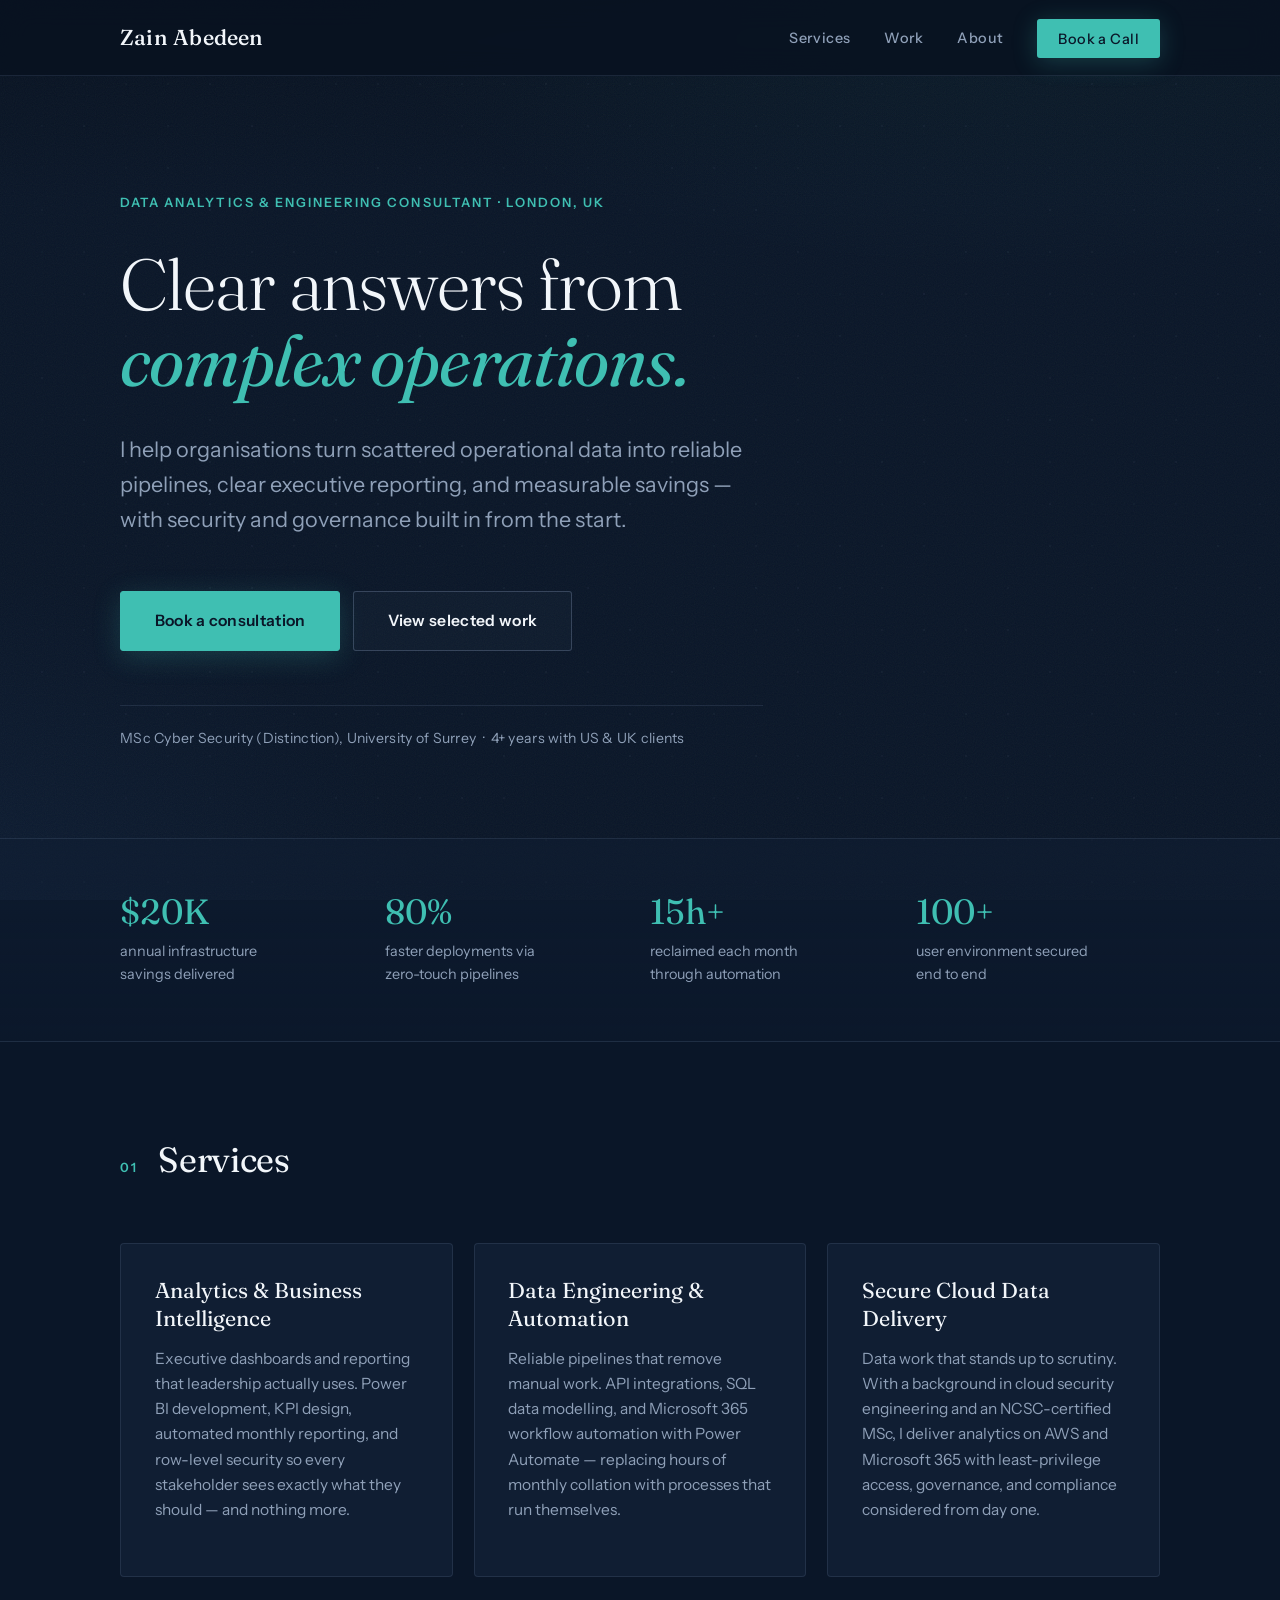
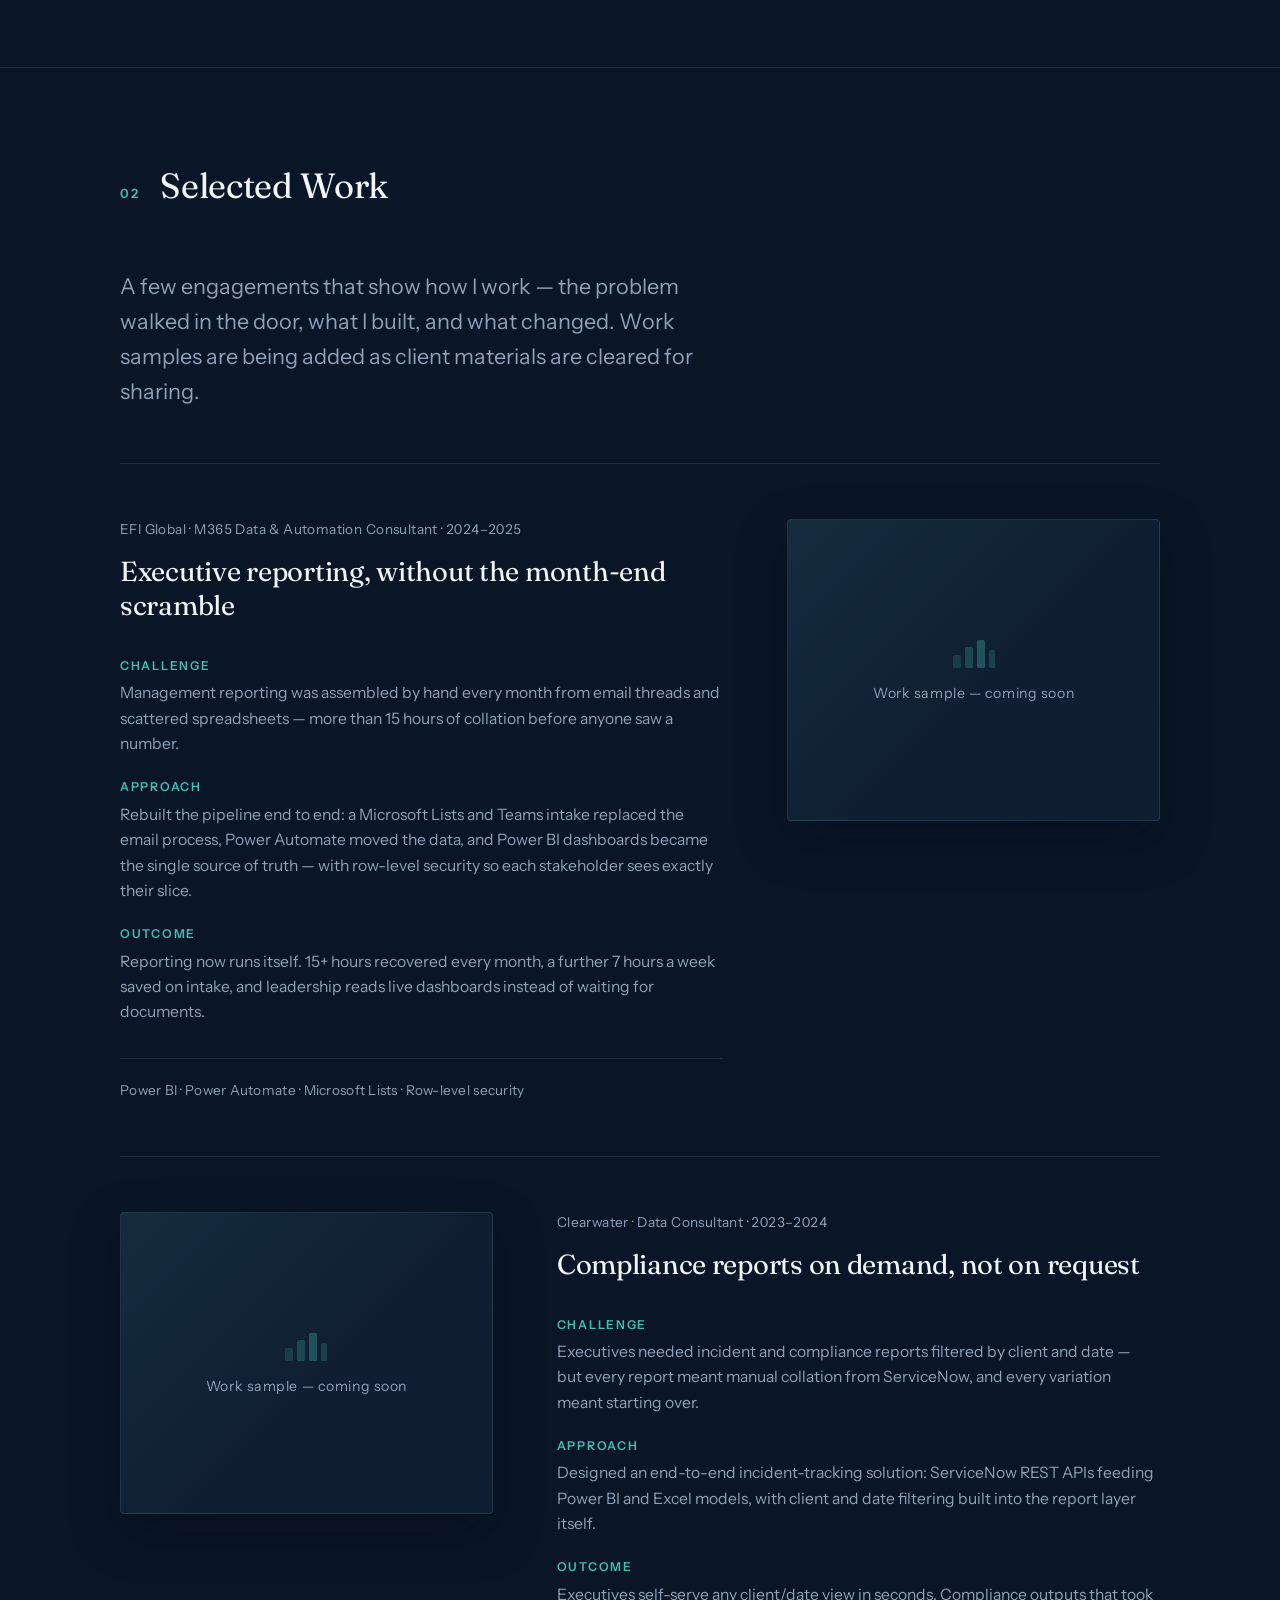
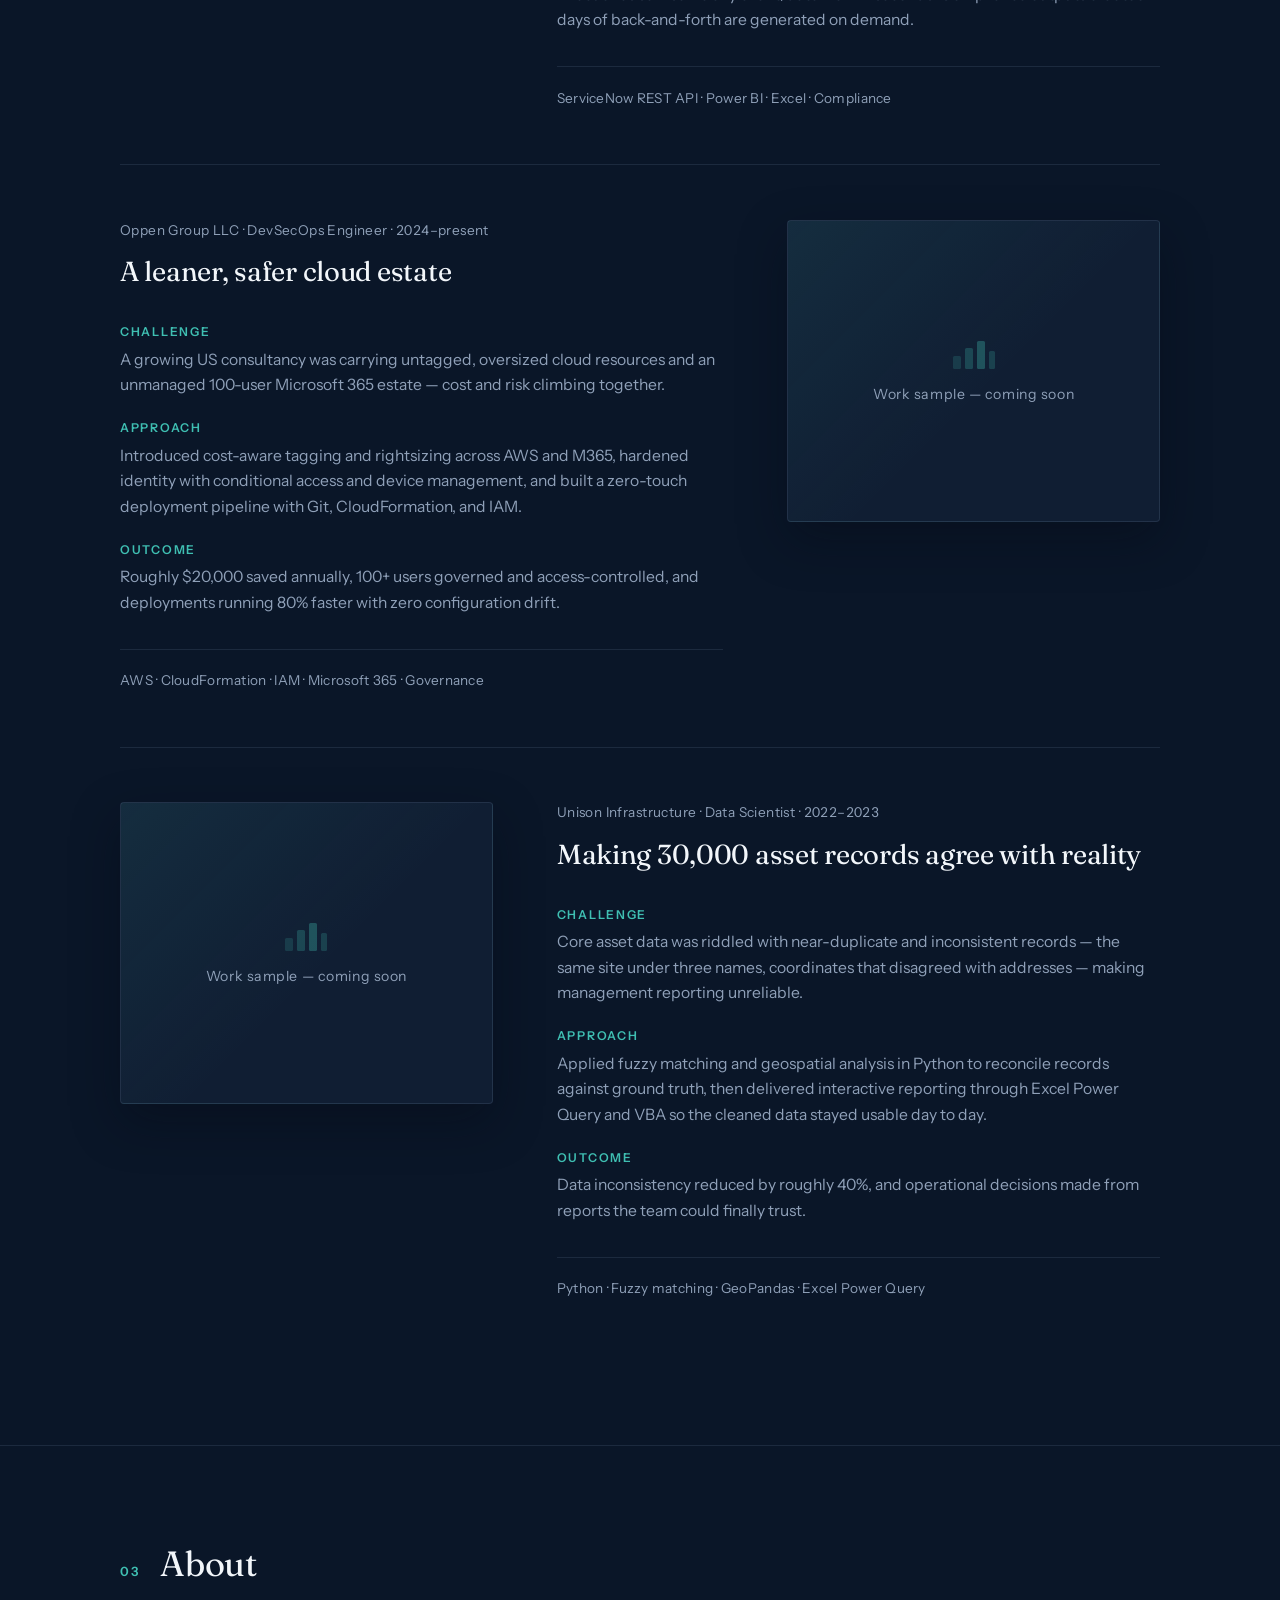
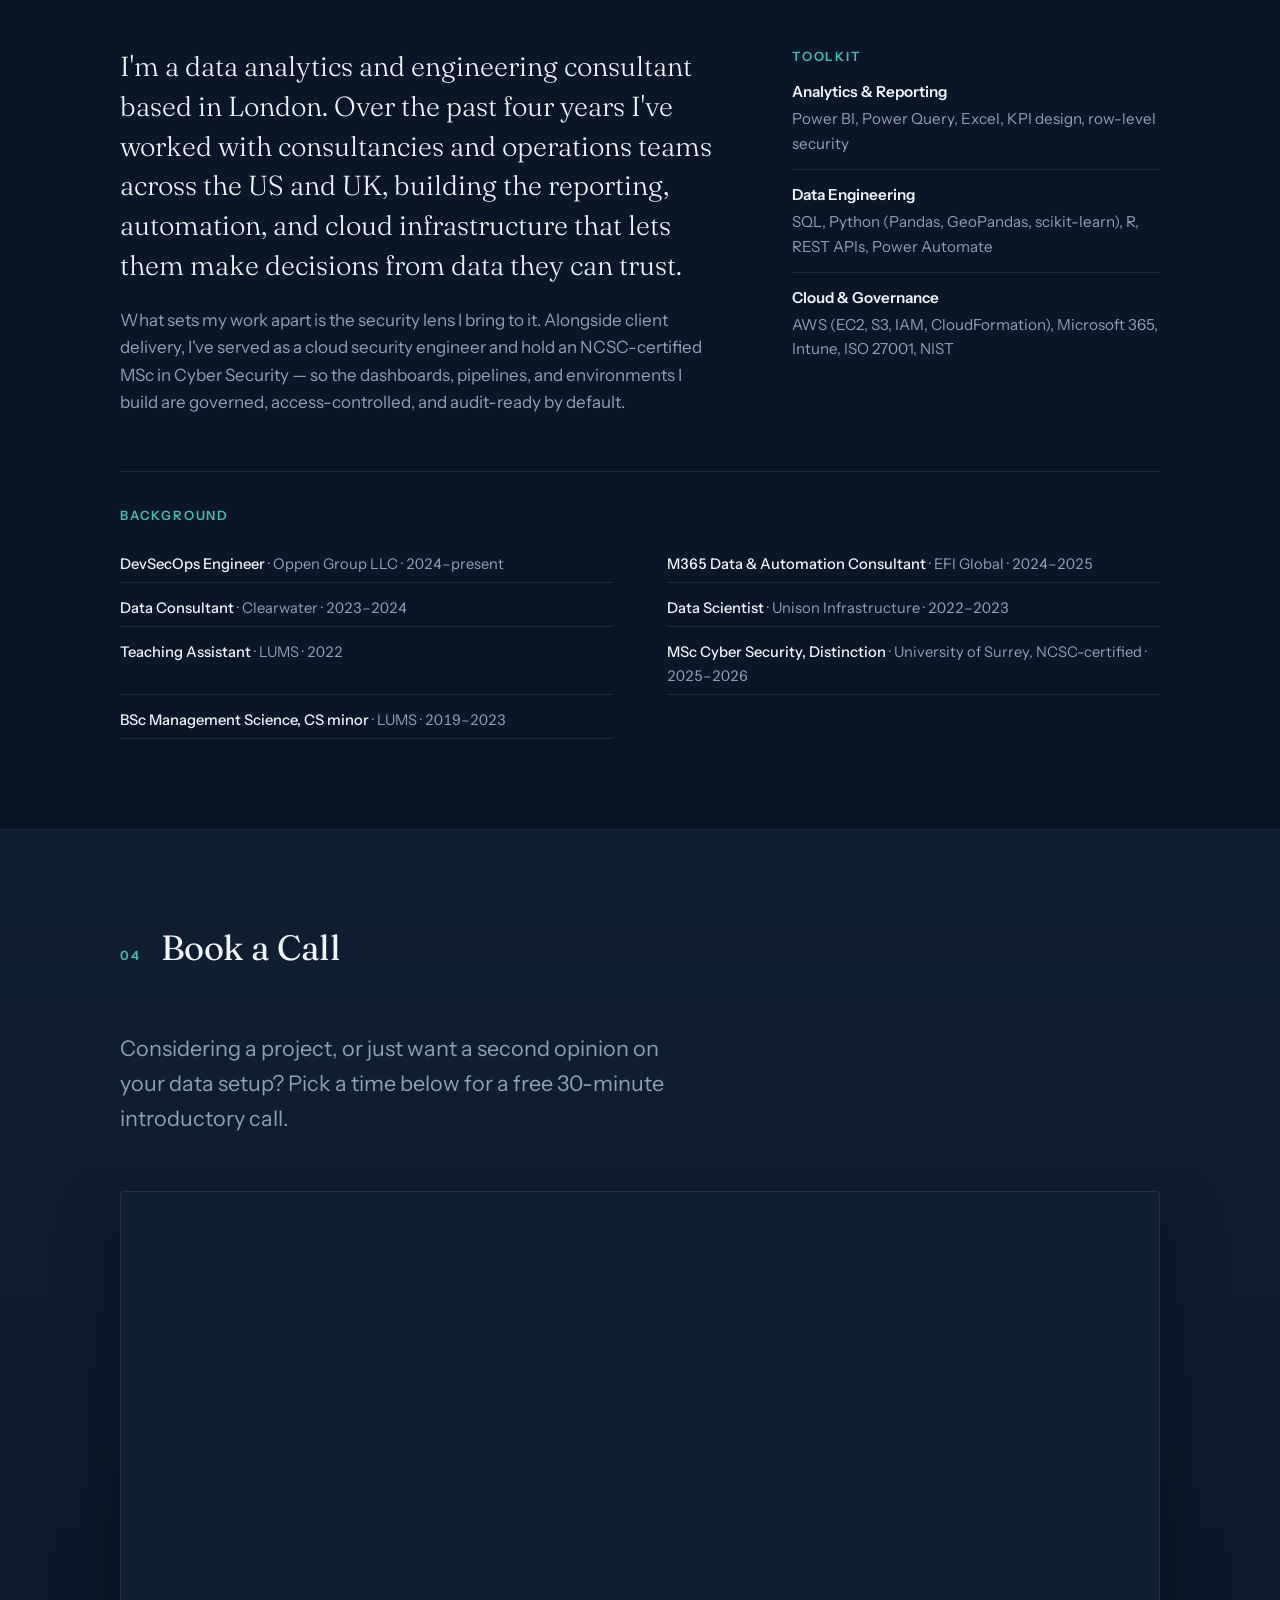
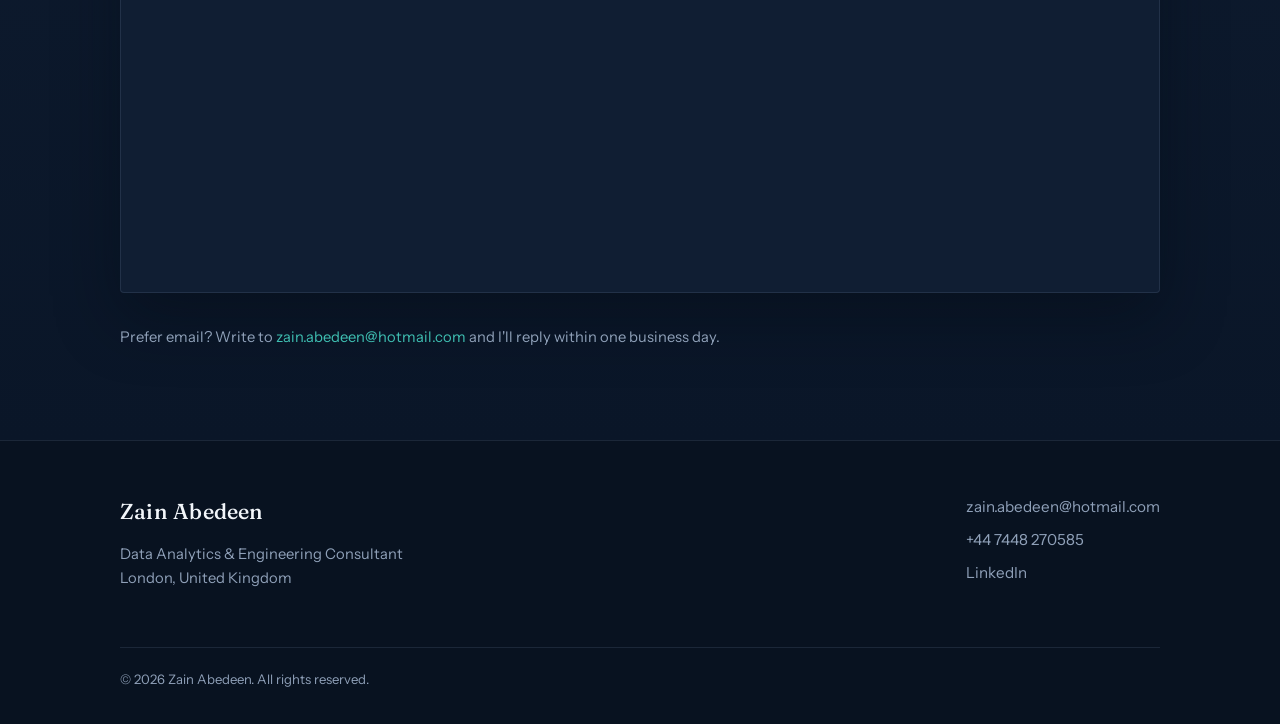
==== index.html @ cc28dbf1 "Implement interactive front from Claude Design template Port the "Front page" template from the Zain" ====
<!doctype html>
<html lang="en">
<head>
  <meta charset="UTF-8">
  <meta name="viewport" content="width=device-width, initial-scale=1.0">
  <meta name="description" content="Zain Abedeen — Data Analytics & Engineering Consultant. Helping organisations turn operational data into reliable pipelines, clear reporting, and measurable savings. London, UK.">
  <title>Zain Abedeen — Data Analytics &amp; Engineering Consultant</title>

  <link rel="preconnect" href="https://fonts.googleapis.com">
  <link rel="preconnect" href="https://fonts.gstatic.com" crossorigin>
  <link href="https://fonts.googleapis.com/css2?family=Fraunces:ital,opsz,wght@0,9..144,300;0,9..144,400;0,9..144,500;1,9..144,300;1,9..144,400&family=Instrument+Sans:ital,wght@0,400;0,500;0,600;1,400&display=swap" rel="stylesheet">
  <link rel="stylesheet" href="styles.css">
</head>
<body>

  <a href="#main-content" class="skip-link">Skip to main content</a>

  <!-- ambient fx layers (skipped under prefers-reduced-motion) -->
  <canvas id="fx-grid" aria-hidden="true"></canvas>
  <div id="spotlight" aria-hidden="true"></div>

  <!-- NAV -->
  <header class="nav" id="nav">
    <div class="container nav-inner">
      <a href="#top" class="wordmark">Zain&nbsp;Abedeen</a>
      <nav aria-label="Primary navigation">
        <ul class="nav-links">
          <li><a href="#services" class="nav-link" data-section="services">Services</a></li>
          <li><a href="#work" class="nav-link" data-section="work">Work</a></li>
          <li><a href="#about" class="nav-link" data-section="about">About</a></li>
          <li><a href="#book" class="nav-link nav-link-cta" data-section="book">Book a Call</a></li>
        </ul>
      </nav>
      <button class="menu-toggle" id="menu-toggle" aria-label="Toggle menu" aria-expanded="false" aria-controls="mobile-menu">
        <span></span><span></span>
      </button>
    </div>
    <div class="nav-progress" id="scroll-progress" aria-hidden="true"></div>
  </header>

  <!-- MOBILE MENU -->
  <div class="mobile-menu" id="mobile-menu" aria-hidden="true">
    <ul>
      <li><a href="#services" class="mob-link">Services</a></li>
      <li><a href="#work" class="mob-link">Work</a></li>
      <li><a href="#about" class="mob-link">About</a></li>
      <li><a href="#book" class="mob-link">Book a Call</a></li>
    </ul>
  </div>

  <main id="main-content">

    <!-- HERO -->
    <section class="hero" id="top">
      <div class="container">
        <p class="eyebrow" data-rise>Data Analytics &amp; Engineering Consultant · London, UK</p>
        <h1 class="hero-headline" data-rise>Clear answers from<br><em>complex <span id="rotator">data</span>.</em></h1>
        <p class="hero-lead" data-rise>I help organisations turn scattered operational data into reliable pipelines, clear executive reporting, and measurable savings — with security and governance built in from the start.</p>
        <div class="hero-ctas" data-rise>
          <a href="#book" class="btn btn-primary" data-magnetic>Book a consultation</a>
          <a href="#work" class="btn btn-quiet" data-magnetic>View selected work</a>
        </div>
        <p class="hero-cred" data-rise>MSc Cyber Security (Distinction), University of Surrey &nbsp;·&nbsp; 4+ years with US &amp; UK clients</p>
      </div>
    </section>

    <!-- RESULTS -->
    <section class="results" aria-label="Selected results">
      <div class="container">
        <dl class="results-grid">
          <div class="result" data-reveal>
            <dt data-count="20" data-prefix="$" data-suffix="K">$20K</dt>
            <dd>annual infrastructure savings delivered</dd>
          </div>
          <div class="result" data-reveal>
            <dt data-count="80" data-suffix="%">80%</dt>
            <dd>faster deployments via zero-touch pipelines</dd>
          </div>
          <div class="result" data-reveal>
            <dt data-count="15" data-suffix="h+">15h+</dt>
            <dd>reclaimed each month through automation</dd>
          </div>
          <div class="result" data-reveal>
            <dt data-count="100" data-suffix="+">100+</dt>
            <dd>user environment secured end to end</dd>
          </div>
        </dl>
      </div>
    </section>

    <!-- SERVICES -->
    <section class="section" id="services">
      <div class="container">
        <div class="section-head reveal">
          <span class="section-no">01</span>
          <h2 class="section-title">Services</h2>
        </div>
        <div class="services-grid">
          <article class="service reveal" style="--d:.05s">
            <h3>Analytics &amp; Business Intelligence</h3>
            <p>Executive dashboards and reporting that leadership actually uses. Power BI development, KPI design, automated monthly reporting, and row-level security so every stakeholder sees exactly what they should — and nothing more.</p>
          </article>
          <article class="service reveal" style="--d:.12s">
            <h3>Data Engineering &amp; Automation</h3>
            <p>Reliable pipelines that remove manual work. API integrations, SQL data modelling, and Microsoft 365 workflow automation with Power Automate — replacing hours of monthly collation with processes that run themselves.</p>
          </article>
          <article class="service reveal" style="--d:.19s">
            <h3>Secure Cloud Data Delivery</h3>
            <p>Data work that stands up to scrutiny. With a background in cloud security engineering and an NCSC-certified MSc, I deliver analytics on AWS and Microsoft 365 with least-privilege access, governance, and compliance considered from day one.</p>
          </article>
        </div>
      </div>
    </section>

    <!-- SELECTED WORK -->
    <section class="section" id="work">
      <div class="container">
        <div class="section-head reveal">
          <span class="section-no">02</span>
          <h2 class="section-title">Selected Work</h2>
        </div>
        <p class="work-lead reveal">A few engagements that show how I work — the problem walked in the door, what I built, and what changed. Work samples are being added as client materials are cleared for sharing.</p>
        <div id="work-list">
          <noscript><p>Case studies require JavaScript to display. Please see the About section, or <a href="mailto:zain.abedeen@hotmail.com">email me</a> for a portfolio.</p></noscript>
        </div>
      </div>
    </section>

    <!-- ABOUT -->
    <section class="section" id="about">
      <div class="container">
        <div class="section-head reveal">
          <span class="section-no">03</span>
          <h2 class="section-title">About</h2>
        </div>

        <div class="about-grid">
          <div class="about-bio reveal">
            <p>I'm a data analytics and engineering consultant based in London. Over the past four years I've worked with consultancies and operations teams across the US and UK, building the reporting, automation, and cloud infrastructure that lets them make decisions from data they can trust.</p>
            <p>What sets my work apart is the security lens I bring to it. Alongside client delivery, I've served as a cloud security engineer and hold an NCSC-certified MSc in Cyber Security — so the dashboards, pipelines, and environments I build are governed, access-controlled, and audit-ready by default.</p>
          </div>

          <div class="about-side reveal" style="--d:.1s">
            <div class="about-block">
              <h4>Toolkit</h4>
              <p><span class="cap-label">Analytics &amp; Reporting</span>Power BI, Power Query, Excel, KPI design, row-level security</p>
              <p><span class="cap-label">Data Engineering</span>SQL, Python (Pandas, GeoPandas, scikit-learn), R, REST APIs, Power Automate</p>
              <p><span class="cap-label">Cloud &amp; Governance</span>AWS (EC2, S3, IAM, CloudFormation), Microsoft 365, Intune, ISO 27001, NIST</p>
            </div>
          </div>
        </div>

        <div class="bg-strip reveal" style="--d:.15s">
          <h4 class="bg-strip-title">Background</h4>
          <ul class="bg-lines">
            <li><span>DevSecOps Engineer</span> · Oppen Group LLC <span class="muted">· 2024–present</span></li>
            <li><span>M365 Data &amp; Automation Consultant</span> · EFI Global <span class="muted">· 2024–2025</span></li>
            <li><span>Data Consultant</span> · Clearwater <span class="muted">· 2023–2024</span></li>
            <li><span>Data Scientist</span> · Unison Infrastructure <span class="muted">· 2022–2023</span></li>
            <li><span>Teaching Assistant</span> · LUMS <span class="muted">· 2022</span></li>
            <li><span>MSc Cyber Security, Distinction</span> · University of Surrey, NCSC-certified <span class="muted">· 2025–2026</span></li>
            <li><span>BSc Management Science, CS minor</span> · LUMS <span class="muted">· 2019–2023</span></li>
          </ul>
        </div>
      </div>
    </section>

    <!-- BOOK -->
    <section class="section section-book" id="book">
      <div class="container">
        <div class="section-head reveal">
          <span class="section-no">04</span>
          <h2 class="section-title">Book a Call</h2>
        </div>
        <p class="book-lead reveal">Considering a project, or just want a second opinion on your data setup? Pick a time below for a free 30-minute introductory call.</p>

        <!-- TODO: replace the data-url below with your real Calendly link once your account is set up -->
        <div class="calendly-wrap reveal" style="--d:.1s">
          <div class="calendly-inline-widget" data-url="https://calendly.com/zain-abedeen?hide_gdpr_banner=1&background_color=101e33&text_color=f2f6fa&primary_color=3fbfb2" style="min-width:320px;height:700px;"></div>
        </div>
        <p class="book-fallback reveal">Prefer email? Write to <a href="mailto:zain.abedeen@hotmail.com">zain.abedeen@hotmail.com</a> and I'll reply within one business day.</p>
      </div>
    </section>

  </main>

  <!-- FOOTER -->
  <footer class="footer">
    <div class="container">
      <div class="footer-grid">
        <div class="footer-col">
          <p class="wordmark">Zain Abedeen</p>
          <p class="muted">Data Analytics &amp; Engineering Consultant<br>London, United Kingdom</p>
        </div>
        <div class="footer-col">
          <a href="mailto:zain.abedeen@hotmail.com">zain.abedeen@hotmail.com</a>
          <a href="tel:+447448270585">+44 7448 270585</a>
          <a href="https://linkedin.com/in/zainabedeen" target="_blank" rel="noreferrer">LinkedIn</a>
        </div>
      </div>
      <p class="footer-copy">© <span id="year"></span> Zain Abedeen. All rights reserved.</p>
    </div>
  </footer>

  <script src="https://assets.calendly.com/assets/external/widget.js" async></script>
  <script src="portfolio.js"></script>
  <script src="main.js"></script>
</body>
</html>
---- styles.css ----
/* ============================================================
   Zain Abedeen — trust-led executive dark
   ------------------------------------------------------------
   Color:   deep navy (trust, competence) 60% · raised navy
            surfaces 30% · cool white text · teal accent
            (clarity, composure) 10% — WCAG AA checked on all
            text pairings.
   Ratio:   golden ratio φ = 1.618 drives the type scale
            (steps of φ^½ ≈ 1.272), the spacing ladder, and
            the 61.8/38.2 layout splits.
   Type:    Fraunces (editorial serif) · Instrument Sans (body)
   ============================================================ */

:root {
  /* 60% — dominant ground */
  --bg: #0a1628;
  --bg-deep: #081220;
  /* 30% — raised surfaces */
  --surface: #101e33;
  --surface-2: #16263e;
  --border: rgba(158, 180, 214, 0.13);
  --border-strong: rgba(158, 180, 214, 0.26);
  /* 10% — accent */
  --accent: #3fbfb2;
  --accent-bright: #5ad4c8;
  --accent-dim: rgba(63, 191, 178, 0.38);
  --accent-faint: rgba(63, 191, 178, 0.09);
  /* text */
  --text: #f2f6fa;
  --text-muted: #8fa0b8;

  --serif: "Fraunces", Georgia, serif;
  --sans: "Instrument Sans", -apple-system, sans-serif;

  /* type scale — φ^½ ≈ 1.272 per step */
  --fs-0: 1.0625rem;  /* 17   body        */
  --fs-1: 1.35rem;    /* 21.6             */
  --fs-2: 1.72rem;    /* 27.5             */
  --fs-3: 2.19rem;    /* 35               */
  --fs-4: 2.78rem;    /* 44.5             */
  --fs-5: 3.54rem;    /* 56.6             */
  --fs-6: 4.5rem;     /* 72   display     */

  /* spacing ladder — ×φ per step */
  --s1: 0.5rem;
  --s2: 0.8rem;
  --s3: 1.3rem;
  --s4: 2.1rem;
  --s5: 3.4rem;
  --s6: 5.5rem;
  --s7: 8.9rem;

  --container: 1120px;
  --nav-h: 76px;
  --ease: cubic-bezier(0.22, 1, 0.36, 1);
}

* { margin: 0; padding: 0; box-sizing: border-box; }

html { scroll-behavior: smooth; scroll-padding-top: calc(var(--nav-h) + 16px); }

body {
  background: var(--bg);
  color: var(--text);
  font-family: var(--sans);
  font-size: var(--fs-0);
  line-height: 1.618;
  -webkit-font-smoothing: antialiased;
  overflow-x: hidden;
}

/* atmosphere — soft teal glow above (clarity), deep blue below (calm) */
body::before {
  content: "";
  position: fixed;
  inset: 0;
  pointer-events: none;
  z-index: 0;
  background:
    radial-gradient(1100px 560px at 78% -8%, rgba(63, 191, 178, 0.06), transparent 62%),
    radial-gradient(1000px 700px at -12% 108%, rgba(56, 106, 180, 0.10), transparent 60%),
    linear-gradient(180deg, var(--bg-deep) 0%, var(--bg) 22%);
}

/* film grain — tactile depth over the gradients */
body::after {
  content: "";
  position: fixed;
  inset: 0;
  pointer-events: none;
  z-index: 0;
  opacity: 0.05;
  background-image: url("data:image/svg+xml,%3Csvg xmlns='http://www.w3.org/2000/svg' width='160' height='160'%3E%3Cfilter id='n'%3E%3CfeTurbulence type='fractalNoise' baseFrequency='0.9' numOctaves='2' stitchTiles='stitch'/%3E%3C/filter%3E%3Crect width='100%25' height='100%25' filter='url(%23n)'/%3E%3C/svg%3E");
}

/* ambient fx layers — above the gradients, below content */
#fx-grid,
#spotlight {
  position: fixed;
  inset: 0;
  z-index: 0;
  pointer-events: none;
}
#fx-grid { width: 100%; height: 100%; opacity: 0.55; }
#spotlight {
  background: radial-gradient(340px 340px at var(--mx, -500px) var(--my, -500px),
              rgba(63, 191, 178, 0.10), transparent 70%);
  opacity: 0;
  transition: opacity 0.4s ease;
}

main, .footer, .nav, .mobile-menu { position: relative; z-index: 1; }

.container {
  max-width: var(--container);
  margin: 0 auto;
  padding: 0 clamp(1.25rem, 4vw, 2.5rem);
}

::selection { background: var(--accent-dim); color: var(--text); }

a { color: var(--accent); text-decoration: none; }
a:hover { text-decoration: underline; text-underline-offset: 3px; }

:focus-visible {
  outline: 2px solid var(--accent);
  outline-offset: 3px;
  border-radius: 2px;
}

.muted { color: var(--text-muted); }

.skip-link {
  position: absolute;
  left: -9999px;
  top: 0;
  background: var(--accent);
  color: var(--bg);
  padding: var(--s1) var(--s3);
  z-index: 100;
}
.skip-link:focus { left: 0; }

/* ---------- nav ---------- */
.nav {
  position: fixed;
  top: 0;
  left: 0;
  right: 0;
  height: var(--nav-h);
  background: rgba(8, 18, 32, 0.82);
  backdrop-filter: blur(14px);
  -webkit-backdrop-filter: blur(14px);
  border-bottom: 1px solid var(--border);
  z-index: 50;
}

.nav-inner {
  height: var(--nav-h);
  display: flex;
  align-items: center;
  justify-content: space-between;
}

.wordmark {
  font-family: var(--serif);
  font-size: var(--fs-1);
  font-weight: 500;
  color: var(--text);
  letter-spacing: 0.01em;
}
.wordmark:hover { text-decoration: none; }

.nav-links {
  display: flex;
  align-items: center;
  gap: var(--s4);
  list-style: none;
}

.nav-link {
  color: var(--text-muted);
  font-size: 0.9rem;
  font-weight: 500;
  letter-spacing: 0.03em;
  padding: var(--s1) 0;
  transition: color 0.25s var(--ease);
}
.nav-link:hover,
.nav-link.active { color: var(--text); text-decoration: none; }

.nav-link-cta {
  color: var(--accent);
  border: 1px solid var(--accent-dim);
  padding: 0.6rem 1.25rem;
  border-radius: 3px;
  transition: background 0.25s var(--ease), color 0.25s var(--ease), box-shadow 0.25s var(--ease);
}
.nav-link-cta:hover,
.nav-link-cta.active {
  background: var(--accent);
  color: var(--bg);
  box-shadow: 0 4px 24px rgba(63, 191, 178, 0.25);
}

.nav-progress {
  position: absolute;
  left: 0;
  bottom: -1px;
  height: 2px;
  width: 0%;
  background: linear-gradient(90deg, var(--accent), var(--accent-bright));
  box-shadow: 0 0 12px var(--accent-dim);
}

.menu-toggle {
  display: none;
  flex-direction: column;
  gap: 7px;
  background: none;
  border: 0;
  padding: 10px;
  cursor: pointer;
}
.menu-toggle span {
  display: block;
  width: 24px;
  height: 1.5px;
  background: var(--text);
  transition: transform 0.25s var(--ease);
}
.menu-toggle[aria-expanded="true"] span:first-child { transform: translateY(4.25px) rotate(45deg); }
.menu-toggle[aria-expanded="true"] span:last-child { transform: translateY(-4.25px) rotate(-45deg); }

.mobile-menu {
  position: fixed;
  top: var(--nav-h);
  left: 0;
  right: 0;
  background: var(--surface);
  border-bottom: 1px solid var(--border);
  padding: var(--s2) 0 var(--s3);
  transform: translateY(-8px);
  opacity: 0;
  visibility: hidden;
  transition: transform 0.3s var(--ease), opacity 0.3s var(--ease), visibility 0.3s;
  z-index: 49;
}
.mobile-menu.open { transform: translateY(0); opacity: 1; visibility: visible; }
.mobile-menu ul { list-style: none; }
.mobile-menu a {
  display: block;
  padding: var(--s2) clamp(1.25rem, 4vw, 2.5rem);
  color: var(--text);
  font-family: var(--serif);
  font-size: var(--fs-1);
}

/* ---------- hero ---------- */
.hero {
  padding: calc(var(--nav-h) + clamp(var(--s6), 13vh, var(--s7))) 0 clamp(var(--s5), 10vh, var(--s6));
}

/* golden-section column: content occupies ~61.8% of the container */
.hero .container > * { max-width: 61.8%; }

.eyebrow {
  color: var(--accent);
  font-size: 0.8rem;
  font-weight: 600;
  letter-spacing: 0.16em;
  text-transform: uppercase;
  margin-bottom: var(--s4);
}

.hero-headline {
  font-family: var(--serif);
  font-weight: 300;
  font-size: clamp(var(--fs-4), 6.5vw, var(--fs-6));
  line-height: 1.05;
  letter-spacing: -0.015em;
}
.hero-headline em {
  font-style: italic;
  font-weight: 400;
  color: var(--accent);
}

#rotator {
  display: inline-block;
  transition: opacity 0.32s var(--ease), transform 0.32s var(--ease);
}

.hero-lead {
  margin-top: var(--s4);
  max-width: 33rem;
  font-size: var(--fs-1);
  line-height: 1.618;
  color: var(--text-muted);
}

.hero-ctas {
  margin-top: var(--s5);
  display: flex;
  flex-wrap: wrap;
  gap: var(--s2);
}

.btn {
  display: inline-block;
  font-size: 0.98rem;
  font-weight: 600;
  letter-spacing: 0.02em;
  padding: 1rem 2.1rem;
  border-radius: 3px;
  transition: background 0.25s var(--ease), color 0.25s var(--ease),
              border-color 0.25s var(--ease), box-shadow 0.25s var(--ease),
              transform 0.25s var(--ease);
}
.btn:hover { text-decoration: none; transform: translateY(-1px); }

.btn-primary {
  background: var(--accent);
  color: var(--bg);
  border: 1px solid var(--accent);
  box-shadow: 0 6px 28px rgba(63, 191, 178, 0.22);
}
.btn-primary:hover {
  background: var(--accent-bright);
  border-color: var(--accent-bright);
  box-shadow: 0 10px 36px rgba(63, 191, 178, 0.32);
}

.btn-quiet {
  color: var(--text);
  border: 1px solid var(--border-strong);
  background: rgba(158, 180, 214, 0.03);
}
.btn-quiet:hover { border-color: var(--text-muted); background: rgba(158, 180, 214, 0.06); }

.hero-cred {
  margin-top: var(--s5);
  padding-top: var(--s3);
  border-top: 1px solid var(--border);
  color: var(--text-muted);
  font-size: 0.88rem;
  letter-spacing: 0.02em;
  max-width: 33rem;
}

/* ---------- results band ---------- */
.results {
  border-top: 1px solid var(--border);
  border-bottom: 1px solid var(--border);
  background: linear-gradient(180deg, rgba(16, 30, 51, 0.55), rgba(16, 30, 51, 0.25));
}

.results-grid {
  display: grid;
  grid-template-columns: repeat(4, 1fr);
  gap: var(--s3);
  padding: var(--s5) 0;
}

.result dt {
  font-family: var(--serif);
  font-weight: 400;
  font-size: var(--fs-3);
  line-height: 1.1;
  color: var(--accent);
  font-variant-numeric: tabular-nums;
}

.result dd {
  margin-top: var(--s1);
  font-size: 0.9rem;
  color: var(--text-muted);
  max-width: 18ch;
}

/* ---------- sections ---------- */
.section { padding: clamp(var(--s6), 10vh, var(--s7)) 0; }
.section + .section { border-top: 1px solid var(--border); }

.section-head {
  display: flex;
  align-items: baseline;
  gap: var(--s3);
  margin-bottom: clamp(var(--s5), 6vh, var(--s6));
}

.section-no {
  font-size: 0.8rem;
  font-weight: 600;
  letter-spacing: 0.14em;
  color: var(--accent);
}

.section-title {
  font-family: var(--serif);
  font-weight: 400;
  font-size: clamp(var(--fs-2), 3.2vw, var(--fs-3));
  letter-spacing: -0.01em;
}

/* ---------- services ---------- */
.services-grid {
  display: grid;
  grid-template-columns: repeat(3, 1fr);
  gap: var(--s3);
}

.service {
  background: var(--surface);
  border: 1px solid var(--border);
  border-radius: 4px;
  padding: var(--s4) var(--s4) var(--s5);
  position: relative;
  transition: transform 0.3s var(--ease), border-color 0.3s var(--ease),
              box-shadow 0.3s var(--ease), background 0.3s var(--ease);
}
.service::before {
  content: "";
  position: absolute;
  top: 0;
  left: var(--s4);
  right: var(--s4);
  height: 1px;
  background: linear-gradient(90deg, var(--accent-dim), transparent);
  opacity: 0;
  transition: opacity 0.3s var(--ease);
}
.service:hover {
  background: var(--surface-2);
  border-color: var(--border-strong);
  transform: translateY(-3px);
  box-shadow: 0 18px 44px rgba(4, 10, 20, 0.5);
}
.service:hover::before { opacity: 1; }

.service h3 {
  font-family: var(--serif);
  font-weight: 400;
  font-size: var(--fs-1);
  line-height: 1.3;
  margin-bottom: var(--s2);
}

.service p {
  color: var(--text-muted);
  font-size: 0.97rem;
}

/* ---------- selected work (case studies) ---------- */
.work-lead {
  color: var(--text-muted);
  font-size: var(--fs-1);
  max-width: 38rem;
  margin-bottom: clamp(var(--s5), 6vh, var(--s6));
}

.case {
  display: grid;
  grid-template-columns: 1.618fr 1fr; /* golden section: text leads */
  gap: clamp(var(--s4), 5vw, var(--s6));
  align-items: start;
  padding: clamp(var(--s5), 6vh, var(--s6)) 0;
  border-top: 1px solid var(--border);
}
.case:first-child { border-top: 0; padding-top: 0; }
.case-flip { grid-template-columns: 1fr 1.618fr; }
.case-flip .case-body { order: 2; }
.case-flip .work-media { order: 1; }

.case-meta {
  font-size: 0.85rem;
  color: var(--text-muted);
  letter-spacing: 0.03em;
  margin-bottom: var(--s2);
  font-variant-numeric: tabular-nums;
}

.case-title {
  font-family: var(--serif);
  font-weight: 400;
  font-size: var(--fs-2);
  line-height: 1.25;
  letter-spacing: -0.01em;
  margin-bottom: var(--s4);
}

.case-block + .case-block { margin-top: var(--s3); }

.case-label {
  font-size: 0.76rem;
  font-weight: 600;
  letter-spacing: 0.14em;
  text-transform: uppercase;
  color: var(--accent);
  margin-bottom: 0.3rem;
}

.case-block p { color: var(--text-muted); font-size: 0.98rem; max-width: 60ch; }

.case-tags {
  margin-top: var(--s4);
  padding-top: var(--s3);
  border-top: 1px solid var(--border);
  font-size: 0.85rem;
  color: var(--text-muted);
  letter-spacing: 0.02em;
}

/* work-sample media slot */
.work-media {
  position: sticky;
  top: calc(var(--nav-h) + var(--s4));
  border: 1px solid var(--border);
  border-radius: 4px;
  background: var(--surface);
  overflow: hidden;
  box-shadow: 0 18px 48px rgba(4, 10, 20, 0.4);
}
.work-media img { display: block; width: 100%; height: auto; }

.work-caption {
  padding: var(--s2) var(--s3);
  border-top: 1px solid var(--border);
  font-size: 0.85rem;
  color: var(--text-muted);
}

.work-media-empty {
  background:
    linear-gradient(135deg, var(--accent-faint), transparent 55%),
    var(--surface);
}
.work-placeholder {
  min-height: 300px;
  display: flex;
  flex-direction: column;
  align-items: center;
  justify-content: center;
  gap: var(--s2);
  color: var(--text-muted);
  font-size: 0.88rem;
  letter-spacing: 0.04em;
}
.work-placeholder svg { color: var(--accent-dim); }

/* ---------- background strip (compact history) ---------- */
.bg-strip {
  margin-top: clamp(var(--s5), 6vh, var(--s6));
  padding-top: var(--s4);
  border-top: 1px solid var(--border);
}

.bg-strip-title {
  font-size: 0.8rem;
  font-weight: 600;
  letter-spacing: 0.14em;
  text-transform: uppercase;
  color: var(--accent);
  margin-bottom: var(--s3);
}

.bg-lines {
  list-style: none;
  display: grid;
  grid-template-columns: 1fr 1fr;
  gap: var(--s1) var(--s5);
}

.bg-lines li {
  font-size: 0.92rem;
  color: var(--text-muted);
  padding: 0.35rem 0;
  border-bottom: 1px solid var(--border);
  font-variant-numeric: tabular-nums;
}
.bg-lines li > span:first-child { color: var(--text); font-weight: 500; }

/* ---------- about ---------- */
.about-grid {
  display: grid;
  grid-template-columns: 1.618fr 1fr; /* golden section */
  gap: clamp(var(--s5), 6vw, var(--s6));
}

.about-bio p {
  font-size: var(--fs-0);
  color: var(--text-muted);
}
.about-bio p:first-child {
  color: var(--text);
  font-family: var(--serif);
  font-weight: 300;
  font-size: var(--fs-2);
  line-height: 1.45;
}
.about-bio p + p { margin-top: var(--s3); }

.about-side { display: flex; flex-direction: column; gap: var(--s4); }

.about-block h4 {
  font-size: 0.8rem;
  font-weight: 600;
  letter-spacing: 0.14em;
  text-transform: uppercase;
  color: var(--accent);
  margin-bottom: var(--s2);
}

.about-block p {
  font-size: 0.95rem;
  color: var(--text-muted);
  padding-bottom: var(--s2);
  margin-bottom: var(--s2);
  border-bottom: 1px solid var(--border);
}
.about-block p:last-child { border-bottom: 0; margin-bottom: 0; padding-bottom: 0; }
.about-block .muted { font-size: 0.88rem; }

.cap-label {
  display: block;
  font-weight: 600;
  color: var(--text);
  margin-bottom: 0.15rem;
}

/* ---------- booking ---------- */
.section-book {
  background: linear-gradient(180deg, var(--surface) 0%, var(--bg) 100%);
  border-top: 1px solid var(--border);
}

.book-lead {
  color: var(--text-muted);
  font-size: var(--fs-1);
  max-width: 36rem;
  margin-bottom: var(--s5);
}

.calendly-wrap {
  border: 1px solid var(--border);
  border-radius: 4px;
  background: var(--surface);
  overflow: hidden;
  box-shadow: 0 24px 64px rgba(4, 10, 20, 0.45);
}

.book-fallback {
  margin-top: var(--s4);
  font-size: 0.92rem;
  color: var(--text-muted);
}

/* ---------- footer ---------- */
.footer {
  border-top: 1px solid var(--border);
  background: var(--bg-deep);
  padding: var(--s5) 0 var(--s4);
}

.footer-grid {
  display: flex;
  justify-content: space-between;
  flex-wrap: wrap;
  gap: var(--s4);
}

.footer-col .wordmark { display: block; margin-bottom: var(--s2); }
.footer-col .muted { font-size: 0.92rem; }

.footer-col a {
  display: block;
  color: var(--text-muted);
  font-size: 0.95rem;
  margin-bottom: var(--s1);
  transition: color 0.25s var(--ease);
}
.footer-col a:hover { color: var(--accent); text-decoration: none; }

.footer-copy {
  margin-top: var(--s5);
  padding-top: var(--s3);
  border-top: 1px solid var(--border);
  color: var(--text-muted);
  font-size: 0.82rem;
}

/* ---------- reveal on scroll ---------- */
.reveal {
  opacity: 0;
  transform: translateY(18px);
  transition: opacity 0.8s var(--ease) var(--d, 0s), transform 0.8s var(--ease) var(--d, 0s);
}
.reveal.in { opacity: 1; transform: none; }

@media (prefers-reduced-motion: reduce) {
  html { scroll-behavior: auto; }
  .reveal { opacity: 1; transform: none; transition: none; }
  .btn, .service { transition: none; }
  #fx-grid, #spotlight { display: none; }
}

/* ---------- responsive ---------- */
@media (max-width: 980px) {
  .hero .container > * { max-width: 100%; }
  .services-grid { grid-template-columns: 1fr; }
  .about-grid { grid-template-columns: 1fr; }
  .results-grid { grid-template-columns: repeat(2, 1fr); gap: var(--s4) var(--s3); }
  .case, .case-flip { grid-template-columns: 1fr; }
  .case-flip .case-body { order: 1; }
  .case-flip .work-media { order: 2; }
  .work-media { position: static; }
  .work-placeholder { min-height: 200px; }
  .bg-lines { grid-template-columns: 1fr; }
}

@media (max-width: 720px) {
  .nav-links { display: none; }
  .menu-toggle { display: flex; }
  .hero-ctas .btn { flex: 1 1 100%; text-align: center; } /* Fitts: full-width taps */
}
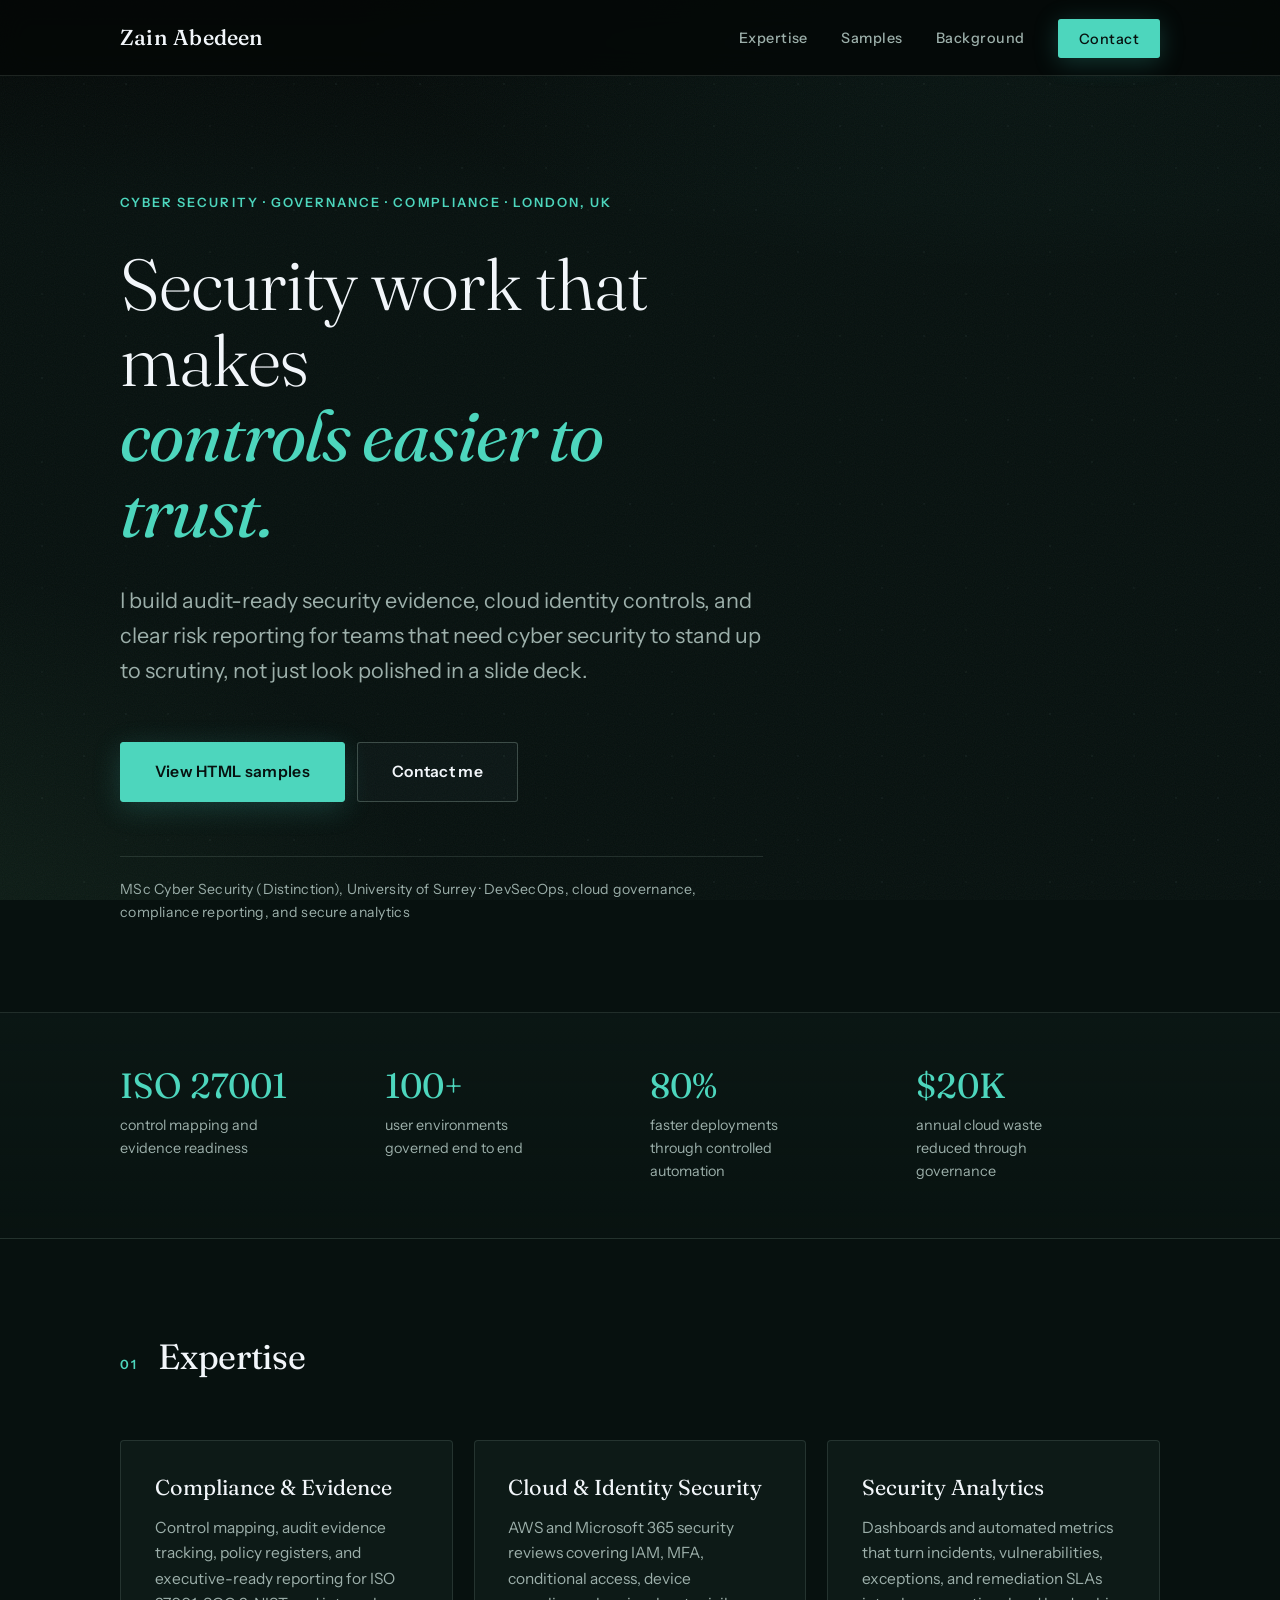
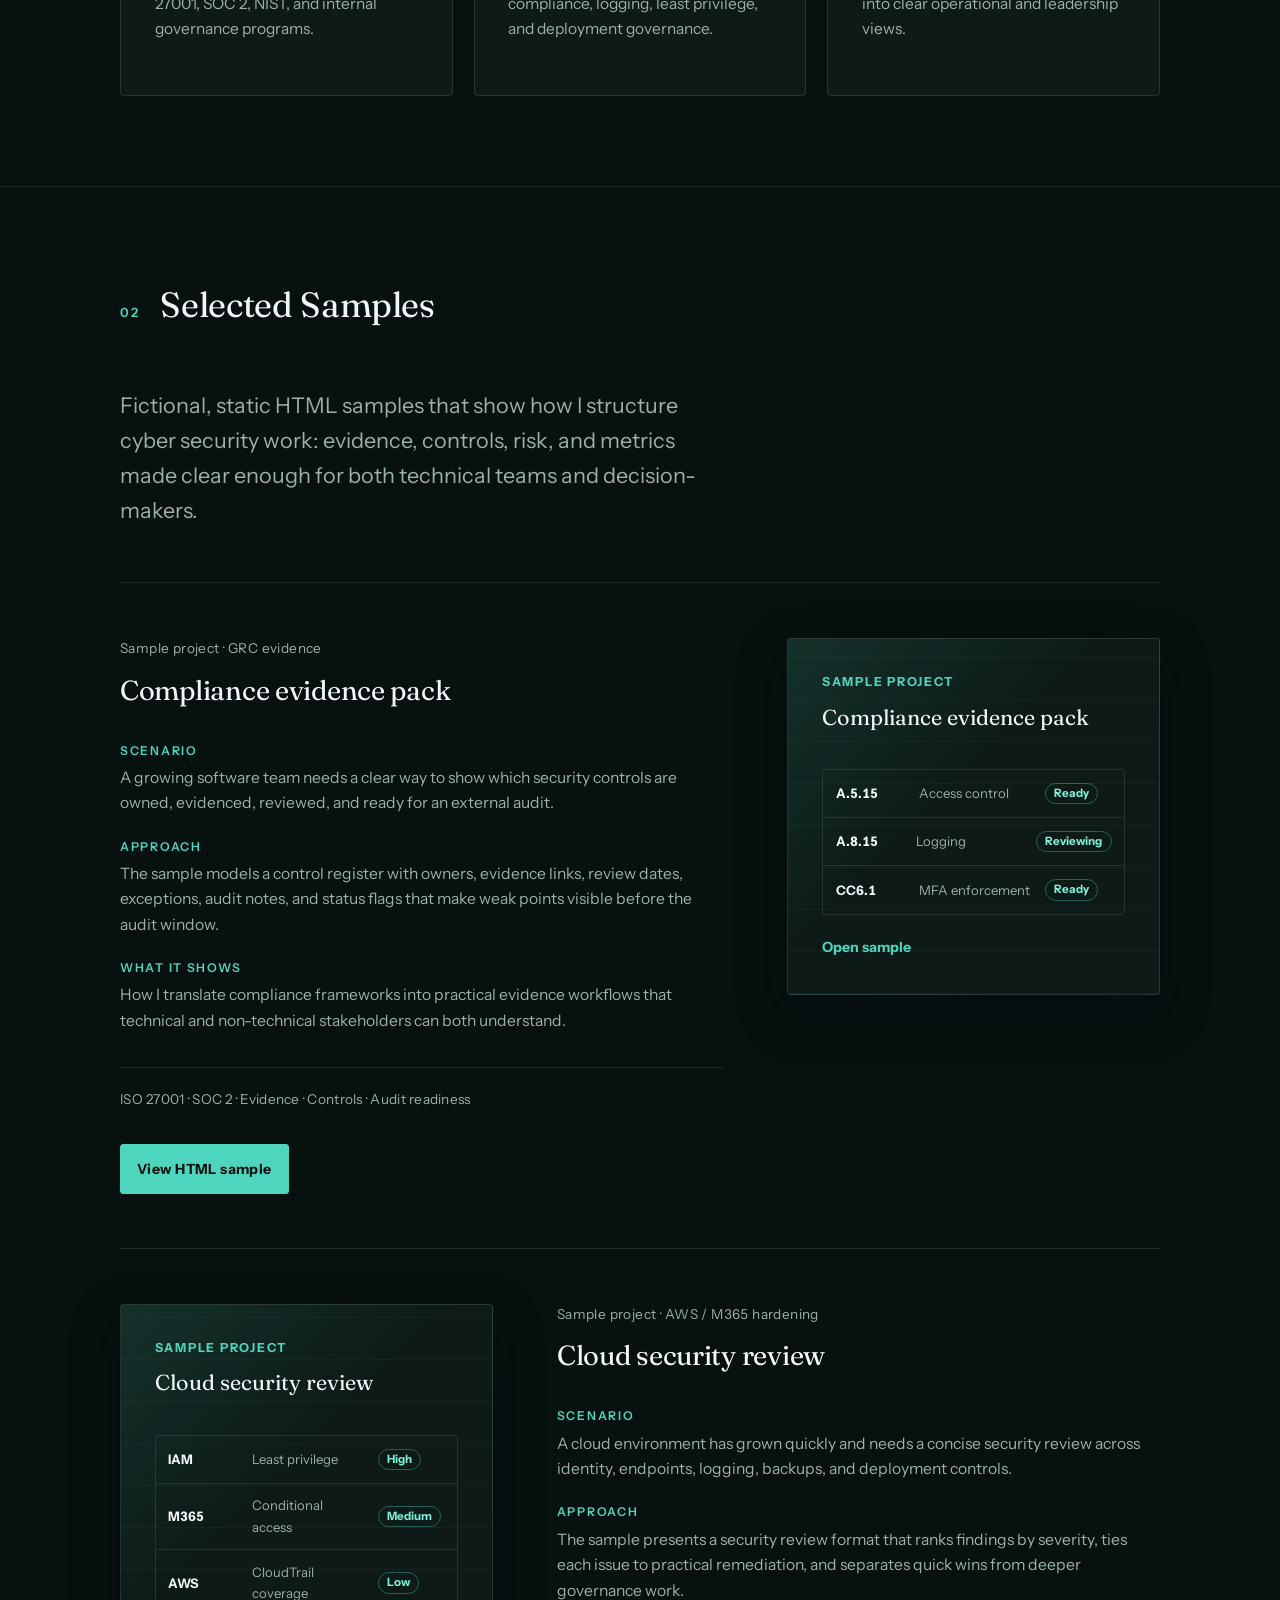
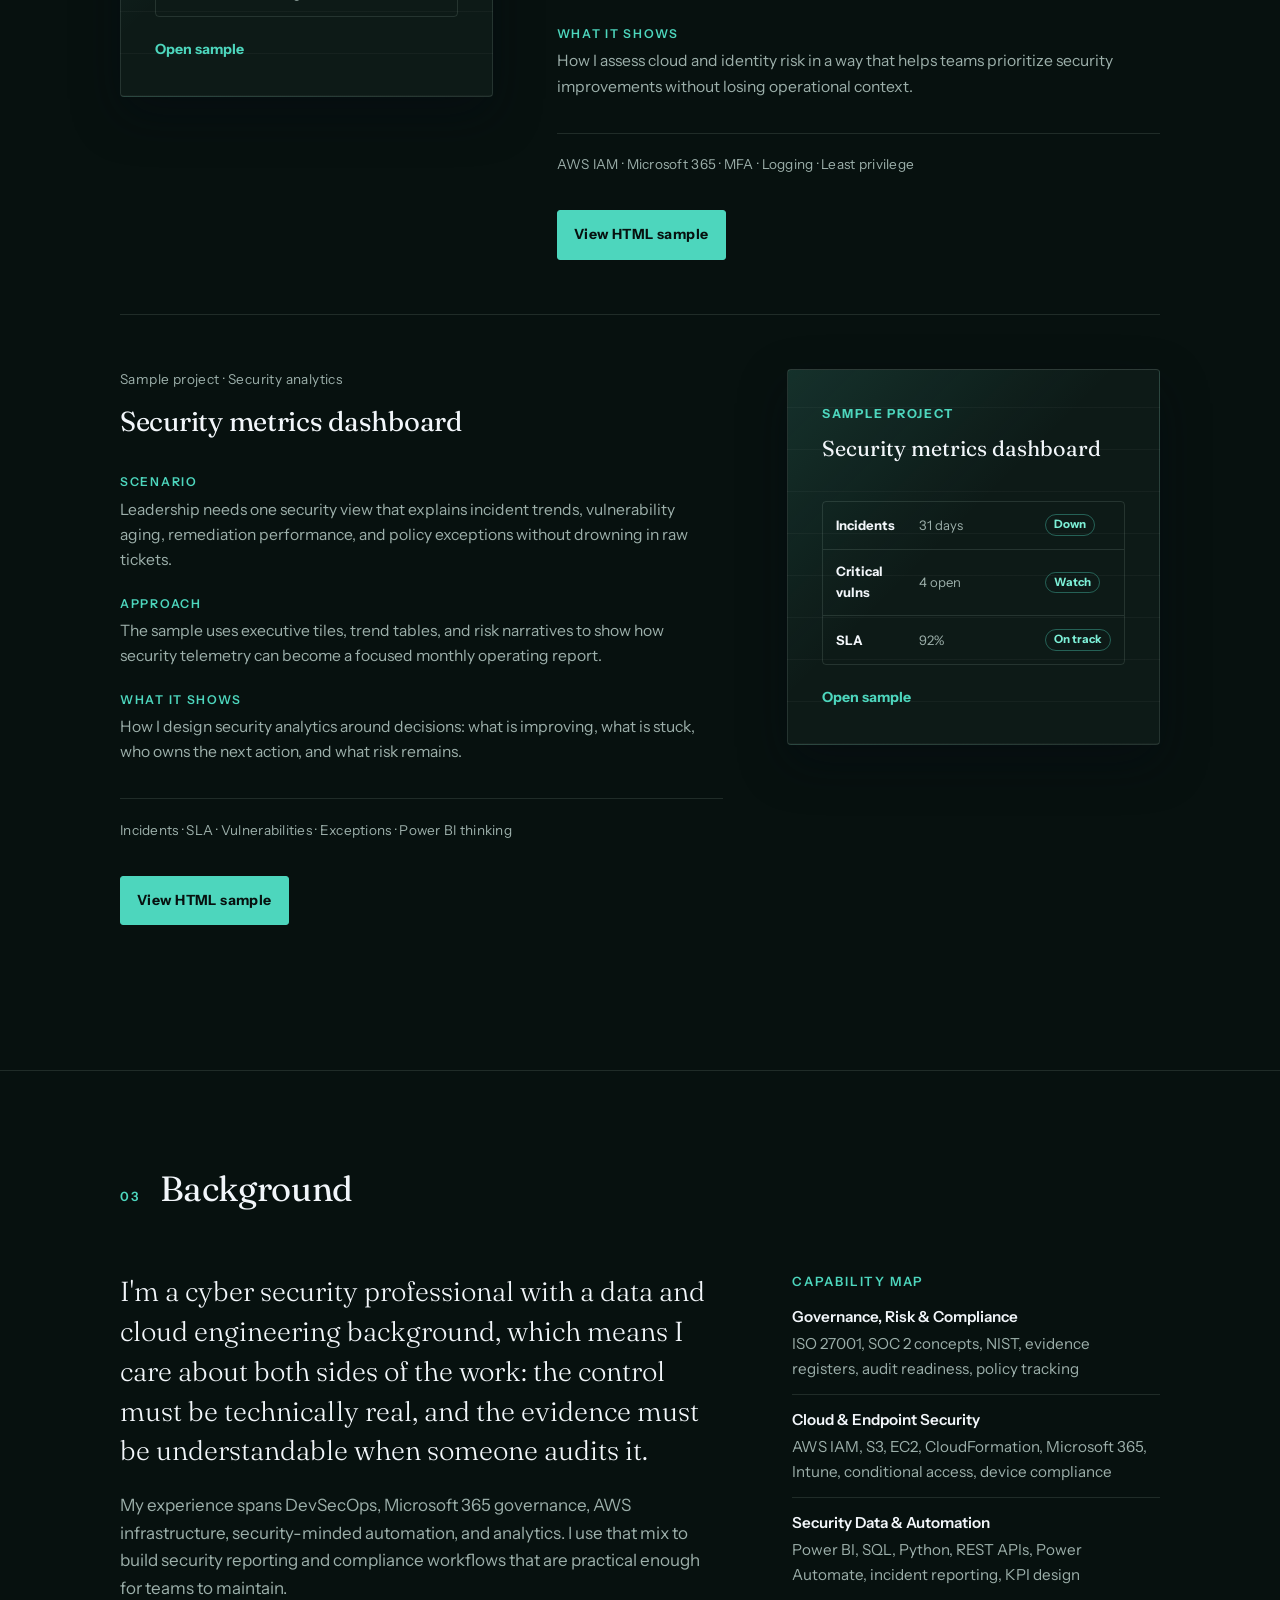
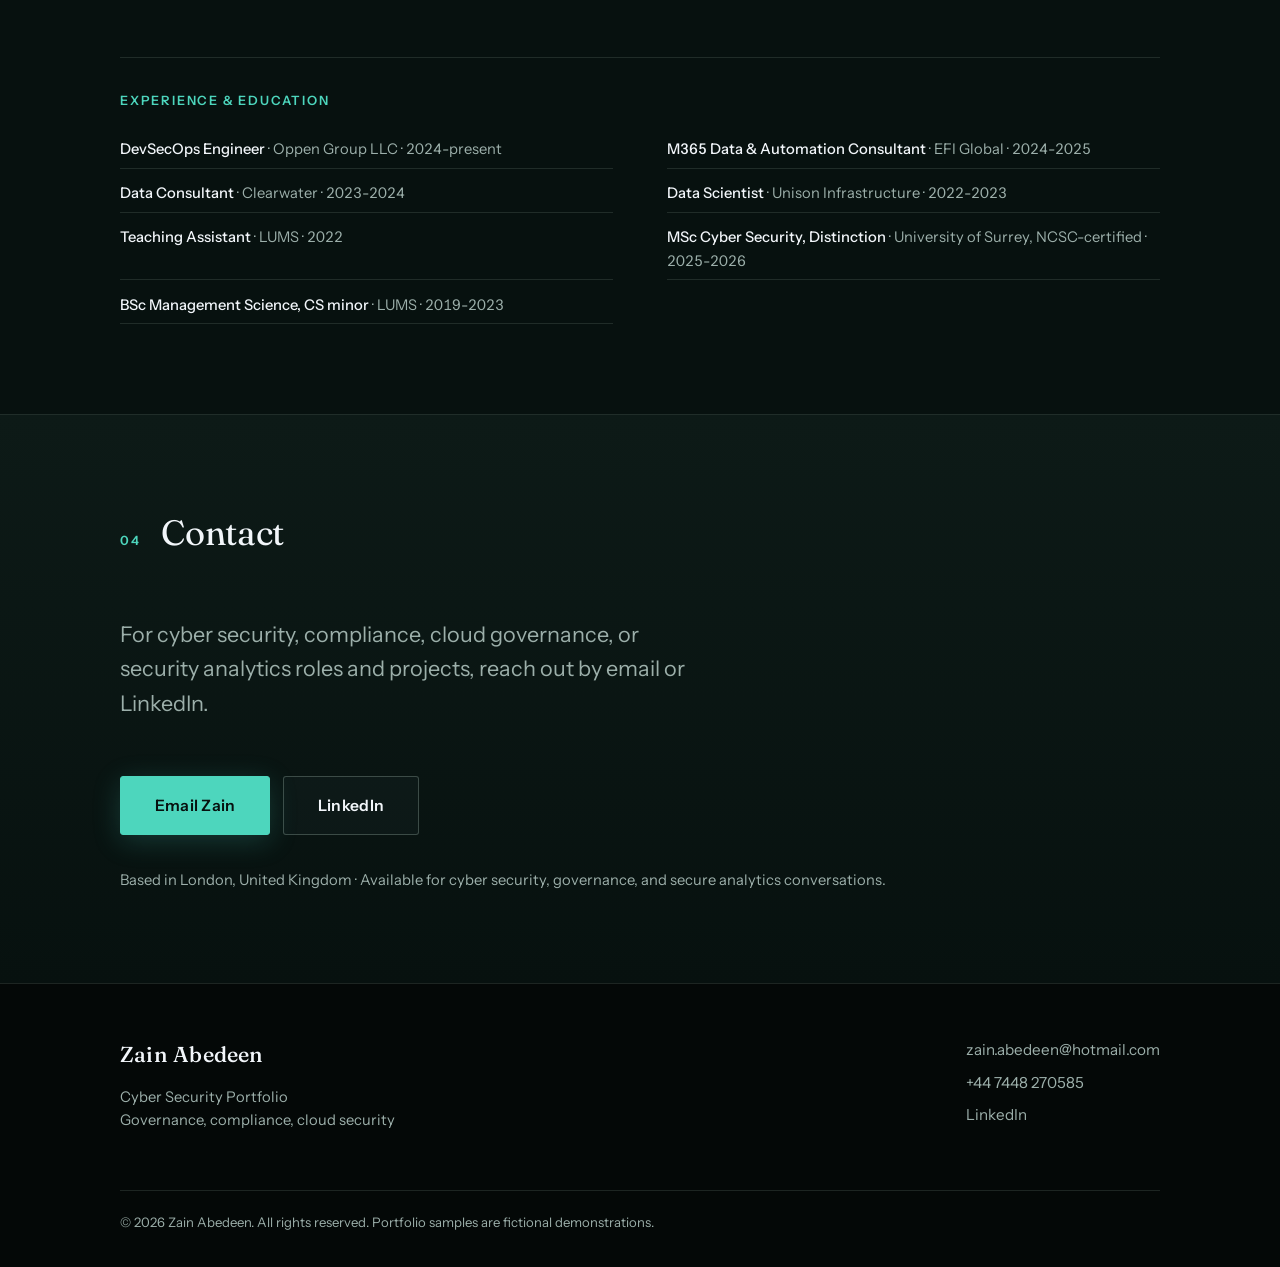
==== commit a2f8cfac: "Rework site as cybersecurity portfolio" ====
--- a/index.html
+++ b/index.html
@@ -3,8 +3,8 @@
 <head>
   <meta charset="UTF-8">
   <meta name="viewport" content="width=device-width, initial-scale=1.0">
-  <meta name="description" content="Zain Abedeen — Data Analytics & Engineering Consultant. Helping organisations turn operational data into reliable pipelines, clear reporting, and measurable savings. London, UK.">
-  <title>Zain Abedeen — Data Analytics &amp; Engineering Consultant</title>
+  <meta name="description" content="Zain Abedeen — Cyber Security, GRC, and secure cloud portfolio. Sample work in compliance evidence, cloud security review, and security analytics. London, UK.">
+  <title>Zain Abedeen — Cyber Security Portfolio</title>
 
   <link rel="preconnect" href="https://fonts.googleapis.com">
   <link rel="preconnect" href="https://fonts.gstatic.com" crossorigin>
@@ -15,20 +15,18 @@
 
   <a href="#main-content" class="skip-link">Skip to main content</a>
 
-  <!-- ambient fx layers (skipped under prefers-reduced-motion) -->
   <canvas id="fx-grid" aria-hidden="true"></canvas>
   <div id="spotlight" aria-hidden="true"></div>
 
-  <!-- NAV -->
   <header class="nav" id="nav">
     <div class="container nav-inner">
       <a href="#top" class="wordmark">Zain&nbsp;Abedeen</a>
       <nav aria-label="Primary navigation">
         <ul class="nav-links">
-          <li><a href="#services" class="nav-link" data-section="services">Services</a></li>
-          <li><a href="#work" class="nav-link" data-section="work">Work</a></li>
-          <li><a href="#about" class="nav-link" data-section="about">About</a></li>
-          <li><a href="#book" class="nav-link nav-link-cta" data-section="book">Book a Call</a></li>
+          <li><a href="#expertise" class="nav-link" data-section="expertise">Expertise</a></li>
+          <li><a href="#samples" class="nav-link" data-section="samples">Samples</a></li>
+          <li><a href="#background" class="nav-link" data-section="background">Background</a></li>
+          <li><a href="#contact" class="nav-link nav-link-cta" data-section="contact">Contact</a></li>
         </ul>
       </nav>
       <button class="menu-toggle" id="menu-toggle" aria-label="Toggle menu" aria-expanded="false" aria-controls="mobile-menu">
@@ -38,159 +36,150 @@
     <div class="nav-progress" id="scroll-progress" aria-hidden="true"></div>
   </header>
 
-  <!-- MOBILE MENU -->
   <div class="mobile-menu" id="mobile-menu" aria-hidden="true">
     <ul>
-      <li><a href="#services" class="mob-link">Services</a></li>
-      <li><a href="#work" class="mob-link">Work</a></li>
-      <li><a href="#about" class="mob-link">About</a></li>
-      <li><a href="#book" class="mob-link">Book a Call</a></li>
+      <li><a href="#expertise" class="mob-link">Expertise</a></li>
+      <li><a href="#samples" class="mob-link">Samples</a></li>
+      <li><a href="#background" class="mob-link">Background</a></li>
+      <li><a href="#contact" class="mob-link">Contact</a></li>
     </ul>
   </div>
 
   <main id="main-content">
 
-    <!-- HERO -->
     <section class="hero" id="top">
       <div class="container">
-        <p class="eyebrow" data-rise>Data Analytics &amp; Engineering Consultant · London, UK</p>
-        <h1 class="hero-headline" data-rise>Clear answers from<br><em>complex <span id="rotator">data</span>.</em></h1>
-        <p class="hero-lead" data-rise>I help organisations turn scattered operational data into reliable pipelines, clear executive reporting, and measurable savings — with security and governance built in from the start.</p>
+        <p class="eyebrow" data-rise>Cyber Security · Governance · Compliance · London, UK</p>
+        <h1 class="hero-headline" data-rise>Security work that makes<br><em><span id="rotator">evidence</span> easier to trust.</em></h1>
+        <p class="hero-lead" data-rise>I build audit-ready security evidence, cloud identity controls, and clear risk reporting for teams that need cyber security to stand up to scrutiny, not just look polished in a slide deck.</p>
         <div class="hero-ctas" data-rise>
-          <a href="#book" class="btn btn-primary" data-magnetic>Book a consultation</a>
-          <a href="#work" class="btn btn-quiet" data-magnetic>View selected work</a>
+          <a href="#samples" class="btn btn-primary" data-magnetic>View HTML samples</a>
+          <a href="#contact" class="btn btn-quiet" data-magnetic>Contact me</a>
         </div>
-        <p class="hero-cred" data-rise>MSc Cyber Security (Distinction), University of Surrey &nbsp;·&nbsp; 4+ years with US &amp; UK clients</p>
+        <p class="hero-cred" data-rise>MSc Cyber Security (Distinction), University of Surrey · DevSecOps, cloud governance, compliance reporting, and secure analytics</p>
       </div>
     </section>
 
-    <!-- RESULTS -->
-    <section class="results" aria-label="Selected results">
+    <section class="results" aria-label="Cyber security focus areas">
       <div class="container">
         <dl class="results-grid">
           <div class="result" data-reveal>
-            <dt data-count="20" data-prefix="$" data-suffix="K">$20K</dt>
-            <dd>annual infrastructure savings delivered</dd>
+            <dt data-count="27001" data-prefix="ISO " data-suffix="">ISO 27001</dt>
+            <dd>control mapping and evidence readiness</dd>
+          </div>
+          <div class="result" data-reveal>
+            <dt data-count="100" data-suffix="+">100+</dt>
+            <dd>user environments governed end to end</dd>
           </div>
           <div class="result" data-reveal>
             <dt data-count="80" data-suffix="%">80%</dt>
-            <dd>faster deployments via zero-touch pipelines</dd>
+            <dd>faster deployments through controlled automation</dd>
           </div>
           <div class="result" data-reveal>
-            <dt data-count="15" data-suffix="h+">15h+</dt>
-            <dd>reclaimed each month through automation</dd>
-          </div>
-          <div class="result" data-reveal>
-            <dt data-count="100" data-suffix="+">100+</dt>
-            <dd>user environment secured end to end</dd>
+            <dt data-count="20" data-prefix="$" data-suffix="K">$20K</dt>
+            <dd>annual cloud waste reduced through governance</dd>
           </div>
         </dl>
       </div>
     </section>
 
-    <!-- SERVICES -->
-    <section class="section" id="services">
+    <section class="section" id="expertise">
       <div class="container">
         <div class="section-head reveal">
           <span class="section-no">01</span>
-          <h2 class="section-title">Services</h2>
+          <h2 class="section-title">Expertise</h2>
         </div>
         <div class="services-grid">
           <article class="service reveal" style="--d:.05s">
-            <h3>Analytics &amp; Business Intelligence</h3>
-            <p>Executive dashboards and reporting that leadership actually uses. Power BI development, KPI design, automated monthly reporting, and row-level security so every stakeholder sees exactly what they should — and nothing more.</p>
+            <h3>Compliance &amp; Evidence</h3>
+            <p>Control mapping, audit evidence tracking, policy registers, and executive-ready reporting for ISO 27001, SOC 2, NIST, and internal governance programs.</p>
           </article>
           <article class="service reveal" style="--d:.12s">
-            <h3>Data Engineering &amp; Automation</h3>
-            <p>Reliable pipelines that remove manual work. API integrations, SQL data modelling, and Microsoft 365 workflow automation with Power Automate — replacing hours of monthly collation with processes that run themselves.</p>
+            <h3>Cloud &amp; Identity Security</h3>
+            <p>AWS and Microsoft 365 security reviews covering IAM, MFA, conditional access, device compliance, logging, least privilege, and deployment governance.</p>
           </article>
           <article class="service reveal" style="--d:.19s">
-            <h3>Secure Cloud Data Delivery</h3>
-            <p>Data work that stands up to scrutiny. With a background in cloud security engineering and an NCSC-certified MSc, I deliver analytics on AWS and Microsoft 365 with least-privilege access, governance, and compliance considered from day one.</p>
+            <h3>Security Analytics</h3>
+            <p>Dashboards and automated metrics that turn incidents, vulnerabilities, exceptions, and remediation SLAs into clear operational and leadership views.</p>
           </article>
         </div>
       </div>
     </section>
 
-    <!-- SELECTED WORK -->
-    <section class="section" id="work">
+    <section class="section" id="samples">
       <div class="container">
         <div class="section-head reveal">
           <span class="section-no">02</span>
-          <h2 class="section-title">Selected Work</h2>
+          <h2 class="section-title">Selected Samples</h2>
         </div>
-        <p class="work-lead reveal">A few engagements that show how I work — the problem walked in the door, what I built, and what changed. Work samples are being added as client materials are cleared for sharing.</p>
+        <p class="work-lead reveal">Fictional, static HTML samples that show how I structure cyber security work: evidence, controls, risk, and metrics made clear enough for both technical teams and decision-makers.</p>
         <div id="work-list">
-          <noscript><p>Case studies require JavaScript to display. Please see the About section, or <a href="mailto:zain.abedeen@hotmail.com">email me</a> for a portfolio.</p></noscript>
+          <noscript><p>Portfolio samples require JavaScript to display. You can still open the sample pages directly from the repository.</p></noscript>
         </div>
       </div>
     </section>
 
-    <!-- ABOUT -->
-    <section class="section" id="about">
+    <section class="section" id="background">
       <div class="container">
         <div class="section-head reveal">
           <span class="section-no">03</span>
-          <h2 class="section-title">About</h2>
+          <h2 class="section-title">Background</h2>
         </div>
 
         <div class="about-grid">
           <div class="about-bio reveal">
-            <p>I'm a data analytics and engineering consultant based in London. Over the past four years I've worked with consultancies and operations teams across the US and UK, building the reporting, automation, and cloud infrastructure that lets them make decisions from data they can trust.</p>
-            <p>What sets my work apart is the security lens I bring to it. Alongside client delivery, I've served as a cloud security engineer and hold an NCSC-certified MSc in Cyber Security — so the dashboards, pipelines, and environments I build are governed, access-controlled, and audit-ready by default.</p>
+            <p>I'm a cyber security professional with a data and cloud engineering background, which means I care about both sides of the work: the control must be technically real, and the evidence must be understandable when someone audits it.</p>
+            <p>My experience spans DevSecOps, Microsoft 365 governance, AWS infrastructure, security-minded automation, and analytics. I use that mix to build security reporting and compliance workflows that are practical enough for teams to maintain.</p>
           </div>
 
           <div class="about-side reveal" style="--d:.1s">
             <div class="about-block">
-              <h4>Toolkit</h4>
-              <p><span class="cap-label">Analytics &amp; Reporting</span>Power BI, Power Query, Excel, KPI design, row-level security</p>
-              <p><span class="cap-label">Data Engineering</span>SQL, Python (Pandas, GeoPandas, scikit-learn), R, REST APIs, Power Automate</p>
-              <p><span class="cap-label">Cloud &amp; Governance</span>AWS (EC2, S3, IAM, CloudFormation), Microsoft 365, Intune, ISO 27001, NIST</p>
+              <h4>Capability Map</h4>
+              <p><span class="cap-label">Governance, Risk &amp; Compliance</span>ISO 27001, SOC 2 concepts, NIST, evidence registers, audit readiness, policy tracking</p>
+              <p><span class="cap-label">Cloud &amp; Endpoint Security</span>AWS IAM, S3, EC2, CloudFormation, Microsoft 365, Intune, conditional access, device compliance</p>
+              <p><span class="cap-label">Security Data &amp; Automation</span>Power BI, SQL, Python, REST APIs, Power Automate, incident reporting, KPI design</p>
             </div>
           </div>
         </div>
 
         <div class="bg-strip reveal" style="--d:.15s">
-          <h4 class="bg-strip-title">Background</h4>
+          <h4 class="bg-strip-title">Experience &amp; Education</h4>
           <ul class="bg-lines">
-            <li><span>DevSecOps Engineer</span> · Oppen Group LLC <span class="muted">· 2024–present</span></li>
-            <li><span>M365 Data &amp; Automation Consultant</span> · EFI Global <span class="muted">· 2024–2025</span></li>
-            <li><span>Data Consultant</span> · Clearwater <span class="muted">· 2023–2024</span></li>
-            <li><span>Data Scientist</span> · Unison Infrastructure <span class="muted">· 2022–2023</span></li>
+            <li><span>DevSecOps Engineer</span> · Oppen Group LLC <span class="muted">· 2024-present</span></li>
+            <li><span>M365 Data &amp; Automation Consultant</span> · EFI Global <span class="muted">· 2024-2025</span></li>
+            <li><span>Data Consultant</span> · Clearwater <span class="muted">· 2023-2024</span></li>
+            <li><span>Data Scientist</span> · Unison Infrastructure <span class="muted">· 2022-2023</span></li>
             <li><span>Teaching Assistant</span> · LUMS <span class="muted">· 2022</span></li>
-            <li><span>MSc Cyber Security, Distinction</span> · University of Surrey, NCSC-certified <span class="muted">· 2025–2026</span></li>
-            <li><span>BSc Management Science, CS minor</span> · LUMS <span class="muted">· 2019–2023</span></li>
+            <li><span>MSc Cyber Security, Distinction</span> · University of Surrey, NCSC-certified <span class="muted">· 2025-2026</span></li>
+            <li><span>BSc Management Science, CS minor</span> · LUMS <span class="muted">· 2019-2023</span></li>
           </ul>
         </div>
       </div>
     </section>
 
-    <!-- BOOK -->
-    <section class="section section-book" id="book">
+    <section class="section section-book" id="contact">
       <div class="container">
         <div class="section-head reveal">
           <span class="section-no">04</span>
-          <h2 class="section-title">Book a Call</h2>
+          <h2 class="section-title">Contact</h2>
         </div>
-        <p class="book-lead reveal">Considering a project, or just want a second opinion on your data setup? Pick a time below for a free 30-minute introductory call.</p>
-
-        <!-- TODO: replace the data-url below with your real Calendly link once your account is set up -->
-        <div class="calendly-wrap reveal" style="--d:.1s">
-          <div class="calendly-inline-widget" data-url="https://calendly.com/zain-abedeen?hide_gdpr_banner=1&background_color=101e33&text_color=f2f6fa&primary_color=3fbfb2" style="min-width:320px;height:700px;"></div>
+        <p class="book-lead reveal">For cyber security, compliance, cloud governance, or security analytics roles and projects, reach out by email or LinkedIn.</p>
+        <div class="contact-panel reveal" style="--d:.1s">
+          <a href="mailto:zain.abedeen@hotmail.com" class="btn btn-primary" data-magnetic>Email Zain</a>
+          <a href="https://linkedin.com/in/zainabedeen" target="_blank" rel="noreferrer" class="btn btn-quiet" data-magnetic>LinkedIn</a>
         </div>
-        <p class="book-fallback reveal">Prefer email? Write to <a href="mailto:zain.abedeen@hotmail.com">zain.abedeen@hotmail.com</a> and I'll reply within one business day.</p>
+        <p class="book-fallback reveal">Based in London, United Kingdom · Available for cyber security, governance, and secure analytics conversations.</p>
       </div>
     </section>
 
   </main>
 
-  <!-- FOOTER -->
   <footer class="footer">
     <div class="container">
       <div class="footer-grid">
         <div class="footer-col">
           <p class="wordmark">Zain Abedeen</p>
-          <p class="muted">Data Analytics &amp; Engineering Consultant<br>London, United Kingdom</p>
+          <p class="muted">Cyber Security Portfolio<br>Governance, compliance, cloud security</p>
         </div>
         <div class="footer-col">
           <a href="mailto:zain.abedeen@hotmail.com">zain.abedeen@hotmail.com</a>
@@ -198,11 +187,10 @@
           <a href="https://linkedin.com/in/zainabedeen" target="_blank" rel="noreferrer">LinkedIn</a>
         </div>
       </div>
-      <p class="footer-copy">© <span id="year"></span> Zain Abedeen. All rights reserved.</p>
+      <p class="footer-copy">© <span id="year"></span> Zain Abedeen. All rights reserved. Portfolio samples are fictional demonstrations.</p>
     </div>
   </footer>
 
-  <script src="https://assets.calendly.com/assets/external/widget.js" async></script>
   <script src="portfolio.js"></script>
   <script src="main.js"></script>
 </body>
--- a/styles.css
+++ b/styles.css
@@ -1,38 +1,36 @@
 /* ============================================================
-   Zain Abedeen — trust-led executive dark
+   Zain Abedeen - cyber security portfolio
    ------------------------------------------------------------
-   Color:   deep navy (trust, competence) 60% · raised navy
-            surfaces 30% · cool white text · teal accent
-            (clarity, composure) 10% — WCAG AA checked on all
-            text pairings.
-   Ratio:   golden ratio φ = 1.618 drives the type scale
-            (steps of φ^½ ≈ 1.272), the spacing ladder, and
+   Color:   deep ink ground, cool white text, cyan/green
+            security accents, and restrained risk-state colors.
+   Ratio:   golden ratio phi = 1.618 drives the type scale
+            (steps of phi^0.5 ~= 1.272), the spacing ladder, and
             the 61.8/38.2 layout splits.
    Type:    Fraunces (editorial serif) · Instrument Sans (body)
    ============================================================ */
 
 :root {
-  /* 60% — dominant ground */
-  --bg: #0a1628;
-  --bg-deep: #081220;
-  /* 30% — raised surfaces */
-  --surface: #101e33;
-  --surface-2: #16263e;
-  --border: rgba(158, 180, 214, 0.13);
-  --border-strong: rgba(158, 180, 214, 0.26);
-  /* 10% — accent */
-  --accent: #3fbfb2;
-  --accent-bright: #5ad4c8;
-  --accent-dim: rgba(63, 191, 178, 0.38);
-  --accent-faint: rgba(63, 191, 178, 0.09);
+  --bg: #07110f;
+  --bg-deep: #040807;
+  --surface: #0d1a17;
+  --surface-2: #13241f;
+  --border: rgba(181, 208, 195, 0.14);
+  --border-strong: rgba(181, 208, 195, 0.28);
+  --accent: #4dd6bd;
+  --accent-bright: #7df0d7;
+  --accent-dim: rgba(77, 214, 189, 0.38);
+  --accent-faint: rgba(77, 214, 189, 0.09);
+  --risk-low: #75d489;
+  --risk-med: #e5b756;
+  --risk-high: #f07464;
   /* text */
   --text: #f2f6fa;
-  --text-muted: #8fa0b8;
+  --text-muted: #9cafaa;
 
   --serif: "Fraunces", Georgia, serif;
   --sans: "Instrument Sans", -apple-system, sans-serif;
 
-  /* type scale — φ^½ ≈ 1.272 per step */
+  /* type scale - phi^0.5 ~= 1.272 per step */
   --fs-0: 1.0625rem;  /* 17   body        */
   --fs-1: 1.35rem;    /* 21.6             */
   --fs-2: 1.72rem;    /* 27.5             */
@@ -41,7 +39,7 @@
   --fs-5: 3.54rem;    /* 56.6             */
   --fs-6: 4.5rem;     /* 72   display     */
 
-  /* spacing ladder — ×φ per step */
+  /* spacing ladder - x phi per step */
   --s1: 0.5rem;
   --s2: 0.8rem;
   --s3: 1.3rem;
@@ -69,7 +67,7 @@
   overflow-x: hidden;
 }
 
-/* atmosphere — soft teal glow above (clarity), deep blue below (calm) */
+/* atmosphere - soft security glow over a deep ink ground */
 body::before {
   content: "";
   position: fixed;
@@ -77,12 +75,12 @@
   pointer-events: none;
   z-index: 0;
   background:
-    radial-gradient(1100px 560px at 78% -8%, rgba(63, 191, 178, 0.06), transparent 62%),
-    radial-gradient(1000px 700px at -12% 108%, rgba(56, 106, 180, 0.10), transparent 60%),
+    radial-gradient(1100px 560px at 78% -8%, rgba(77, 214, 189, 0.07), transparent 62%),
+    radial-gradient(1000px 700px at -12% 108%, rgba(117, 212, 137, 0.08), transparent 60%),
     linear-gradient(180deg, var(--bg-deep) 0%, var(--bg) 22%);
 }
 
-/* film grain — tactile depth over the gradients */
+/* film grain - tactile depth over the gradients */
 body::after {
   content: "";
   position: fixed;
@@ -93,7 +91,7 @@
   background-image: url("data:image/svg+xml,%3Csvg xmlns='http://www.w3.org/2000/svg' width='160' height='160'%3E%3Cfilter id='n'%3E%3CfeTurbulence type='fractalNoise' baseFrequency='0.9' numOctaves='2' stitchTiles='stitch'/%3E%3C/filter%3E%3Crect width='100%25' height='100%25' filter='url(%23n)'/%3E%3C/svg%3E");
 }
 
-/* ambient fx layers — above the gradients, below content */
+/* ambient fx layers - above the gradients, below content */
 #fx-grid,
 #spotlight {
   position: fixed;
@@ -104,7 +102,7 @@
 #fx-grid { width: 100%; height: 100%; opacity: 0.55; }
 #spotlight {
   background: radial-gradient(340px 340px at var(--mx, -500px) var(--my, -500px),
-              rgba(63, 191, 178, 0.10), transparent 70%);
+              rgba(77, 214, 189, 0.11), transparent 70%);
   opacity: 0;
   transition: opacity 0.4s ease;
 }
@@ -148,7 +146,7 @@
   left: 0;
   right: 0;
   height: var(--nav-h);
-  background: rgba(8, 18, 32, 0.82);
+  background: rgba(4, 8, 7, 0.84);
   backdrop-filter: blur(14px);
   -webkit-backdrop-filter: blur(14px);
   border-bottom: 1px solid var(--border);
@@ -352,7 +350,7 @@
 .results {
   border-top: 1px solid var(--border);
   border-bottom: 1px solid var(--border);
-  background: linear-gradient(180deg, rgba(16, 30, 51, 0.55), rgba(16, 30, 51, 0.25));
+  background: linear-gradient(180deg, rgba(13, 26, 23, 0.66), rgba(13, 26, 23, 0.25));
 }
 
 .results-grid {
@@ -530,23 +528,84 @@
   color: var(--text-muted);
 }
 
-.work-media-empty {
+.sample-link {
+  display: inline-block;
+  margin-top: var(--s4);
+  color: var(--bg);
+  background: var(--accent);
+  border: 1px solid var(--accent);
+  border-radius: 3px;
+  padding: 0.78rem 1rem;
+  font-size: 0.88rem;
+  font-weight: 700;
+  letter-spacing: 0.03em;
+}
+.sample-link:hover {
+  background: var(--accent-bright);
+  border-color: var(--accent-bright);
+  text-decoration: none;
+}
+
+.sample-preview {
+  padding: var(--s4);
   background:
-    linear-gradient(135deg, var(--accent-faint), transparent 55%),
+    linear-gradient(135deg, rgba(77, 214, 189, 0.12), transparent 44%),
+    repeating-linear-gradient(0deg, rgba(242, 246, 250, 0.035) 0 1px, transparent 1px 42px),
     var(--surface);
 }
-.work-placeholder {
-  min-height: 300px;
-  display: flex;
-  flex-direction: column;
+.sample-kicker {
+  color: var(--accent);
+  font-size: 0.78rem;
+  font-weight: 700;
+  letter-spacing: 0.14em;
+  text-transform: uppercase;
+}
+.sample-preview-title {
+  margin-top: var(--s1);
+  font-family: var(--serif);
+  font-size: var(--fs-1);
+  font-weight: 400;
+}
+.control-table {
+  margin-top: var(--s4);
+  border: 1px solid var(--border);
+  border-radius: 4px;
+  overflow: hidden;
+}
+.control-row {
+  display: grid;
+  grid-template-columns: 0.85fr 1.35fr 0.8fr;
+  gap: var(--s2);
   align-items: center;
-  justify-content: center;
-  gap: var(--s2);
-  color: var(--text-muted);
+  min-height: 48px;
+  padding: 0.72rem var(--s2);
+  border-bottom: 1px solid var(--border);
+  color: var(--text-muted);
+  font-size: 0.82rem;
+}
+.control-row:last-child { border-bottom: 0; }
+.control-row span:first-child {
+  color: var(--text);
+  font-weight: 700;
+  font-variant-numeric: tabular-nums;
+}
+.status-chip {
+  justify-self: start;
+  color: var(--accent-bright);
+  border: 1px solid var(--accent-dim);
+  border-radius: 999px;
+  padding: 0.18rem 0.52rem;
+  font-size: 0.72rem;
+  font-weight: 700;
+  line-height: 1.2;
+}
+.sample-preview-link {
+  display: inline-block;
+  margin-top: var(--s3);
+  color: var(--accent);
   font-size: 0.88rem;
-  letter-spacing: 0.04em;
-}
-.work-placeholder svg { color: var(--accent-dim); }
+  font-weight: 700;
+}
 
 /* ---------- background strip (compact history) ---------- */
 .bg-strip {
@@ -649,6 +708,12 @@
   box-shadow: 0 24px 64px rgba(4, 10, 20, 0.45);
 }
 
+.contact-panel {
+  display: flex;
+  flex-wrap: wrap;
+  gap: var(--s2);
+}
+
 .book-fallback {
   margin-top: var(--s4);
   font-size: 0.92rem;
@@ -702,6 +767,173 @@
   .reveal { opacity: 1; transform: none; transition: none; }
   .btn, .service { transition: none; }
   #fx-grid, #spotlight { display: none; }
+}
+
+/* ---------- standalone sample pages ---------- */
+.sample-page .nav { position: sticky; }
+
+.sample-hero {
+  padding: calc(var(--nav-h) + var(--s5)) 0 var(--s5);
+  border-bottom: 1px solid var(--border);
+}
+.sample-hero .container {
+  display: grid;
+  grid-template-columns: 1.45fr 0.8fr;
+  gap: var(--s5);
+  align-items: end;
+}
+.sample-label {
+  color: var(--accent);
+  font-size: 0.78rem;
+  font-weight: 700;
+  letter-spacing: 0.16em;
+  text-transform: uppercase;
+}
+.sample-hero h1 {
+  margin-top: var(--s2);
+  font-family: var(--serif);
+  font-size: clamp(var(--fs-3), 5vw, var(--fs-5));
+  font-weight: 300;
+  line-height: 1.08;
+}
+.sample-summary {
+  color: var(--text-muted);
+  font-size: var(--fs-1);
+  max-width: 42rem;
+}
+.sample-disclaimer {
+  border: 1px solid var(--border);
+  background: var(--surface);
+  border-radius: 4px;
+  padding: var(--s3);
+  color: var(--text-muted);
+  font-size: 0.9rem;
+}
+.sample-shell {
+  padding: var(--s5) 0 var(--s7);
+}
+.sample-grid {
+  display: grid;
+  grid-template-columns: repeat(4, 1fr);
+  gap: var(--s3);
+  margin-bottom: var(--s5);
+}
+.metric-card,
+.sample-panel {
+  border: 1px solid var(--border);
+  background: var(--surface);
+  border-radius: 4px;
+}
+.metric-card { padding: var(--s3); }
+.metric-card strong {
+  display: block;
+  font-family: var(--serif);
+  font-size: var(--fs-2);
+  font-weight: 400;
+  color: var(--accent);
+  line-height: 1.1;
+}
+.metric-card span {
+  display: block;
+  margin-top: var(--s1);
+  color: var(--text-muted);
+  font-size: 0.86rem;
+}
+.sample-panels {
+  display: grid;
+  grid-template-columns: 1.25fr 0.75fr;
+  gap: var(--s3);
+}
+.sample-panel { overflow: hidden; }
+.panel-head {
+  display: flex;
+  justify-content: space-between;
+  gap: var(--s3);
+  align-items: center;
+  padding: var(--s3);
+  border-bottom: 1px solid var(--border);
+}
+.panel-head h2 {
+  font-size: var(--fs-1);
+  font-weight: 600;
+}
+.panel-body { padding: var(--s3); }
+.sample-table {
+  width: 100%;
+  border-collapse: collapse;
+  font-size: 0.9rem;
+}
+.sample-table th,
+.sample-table td {
+  padding: 0.82rem 0.7rem;
+  border-bottom: 1px solid var(--border);
+  text-align: left;
+  vertical-align: top;
+}
+.sample-table th {
+  color: var(--text);
+  font-size: 0.75rem;
+  letter-spacing: 0.12em;
+  text-transform: uppercase;
+}
+.sample-table td { color: var(--text-muted); }
+.pill {
+  display: inline-block;
+  border: 1px solid var(--border-strong);
+  border-radius: 999px;
+  padding: 0.18rem 0.52rem;
+  font-size: 0.72rem;
+  font-weight: 700;
+  color: var(--text);
+  white-space: nowrap;
+}
+.pill.ready,
+.pill.low,
+.pill.down,
+.pill.on-track { color: var(--risk-low); border-color: rgba(117, 212, 137, 0.42); }
+.pill.review,
+.pill.medium,
+.pill.watch { color: var(--risk-med); border-color: rgba(229, 183, 86, 0.46); }
+.pill.high,
+.pill.blocked { color: var(--risk-high); border-color: rgba(240, 116, 100, 0.5); }
+.note-list {
+  list-style: none;
+  display: grid;
+  gap: var(--s2);
+}
+.note-list li {
+  border-bottom: 1px solid var(--border);
+  padding-bottom: var(--s2);
+  color: var(--text-muted);
+}
+.note-list li:last-child { border-bottom: 0; padding-bottom: 0; }
+.note-list strong {
+  display: block;
+  color: var(--text);
+  margin-bottom: 0.15rem;
+}
+.bar-list {
+  display: grid;
+  gap: var(--s3);
+}
+.bar-row span {
+  display: flex;
+  justify-content: space-between;
+  color: var(--text-muted);
+  font-size: 0.88rem;
+}
+.bar {
+  height: 8px;
+  margin-top: var(--s1);
+  border-radius: 999px;
+  background: rgba(242, 246, 250, 0.08);
+  overflow: hidden;
+}
+.bar i {
+  display: block;
+  height: 100%;
+  width: var(--w);
+  background: linear-gradient(90deg, var(--accent), var(--risk-low));
 }
 
 /* ---------- responsive ---------- */
@@ -714,12 +946,31 @@
   .case-flip .case-body { order: 1; }
   .case-flip .work-media { order: 2; }
   .work-media { position: static; }
-  .work-placeholder { min-height: 200px; }
   .bg-lines { grid-template-columns: 1fr; }
+  .sample-hero .container,
+  .sample-panels { grid-template-columns: 1fr; }
+  .sample-grid { grid-template-columns: repeat(2, 1fr); }
 }
 
 @media (max-width: 720px) {
   .nav-links { display: none; }
+  .sample-page .nav-links {
+    display: flex;
+    gap: var(--s2);
+  }
+  .sample-page .nav-link {
+    font-size: 0.78rem;
+  }
+  .sample-page .wordmark {
+    font-size: 1rem;
+  }
   .menu-toggle { display: flex; }
+  .sample-page .menu-toggle { display: none; }
   .hero-ctas .btn { flex: 1 1 100%; text-align: center; } /* Fitts: full-width taps */
-}
+  .contact-panel .btn { flex: 1 1 100%; text-align: center; }
+  .control-row { grid-template-columns: 1fr; }
+  .sample-grid { grid-template-columns: 1fr; }
+  .sample-table { font-size: 0.82rem; }
+  .sample-table th,
+  .sample-table td { padding: 0.68rem 0.45rem; }
+}
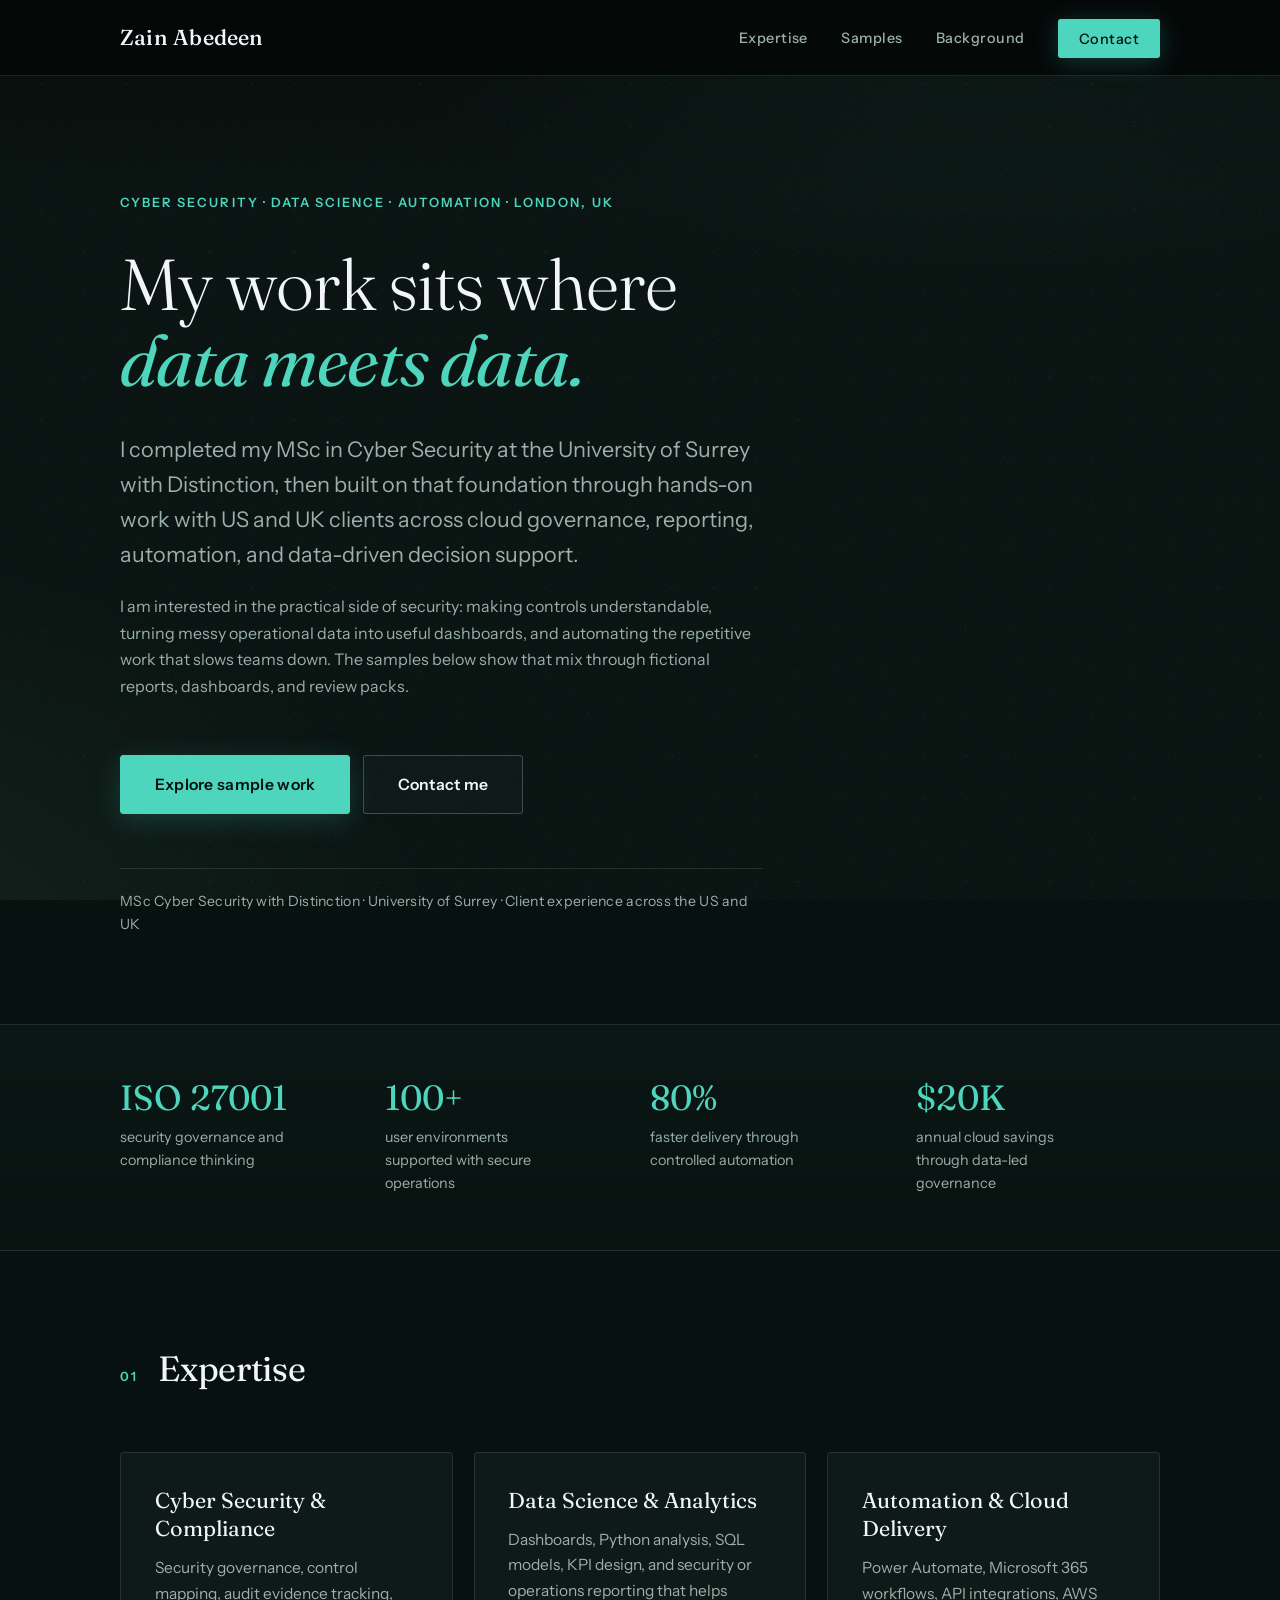
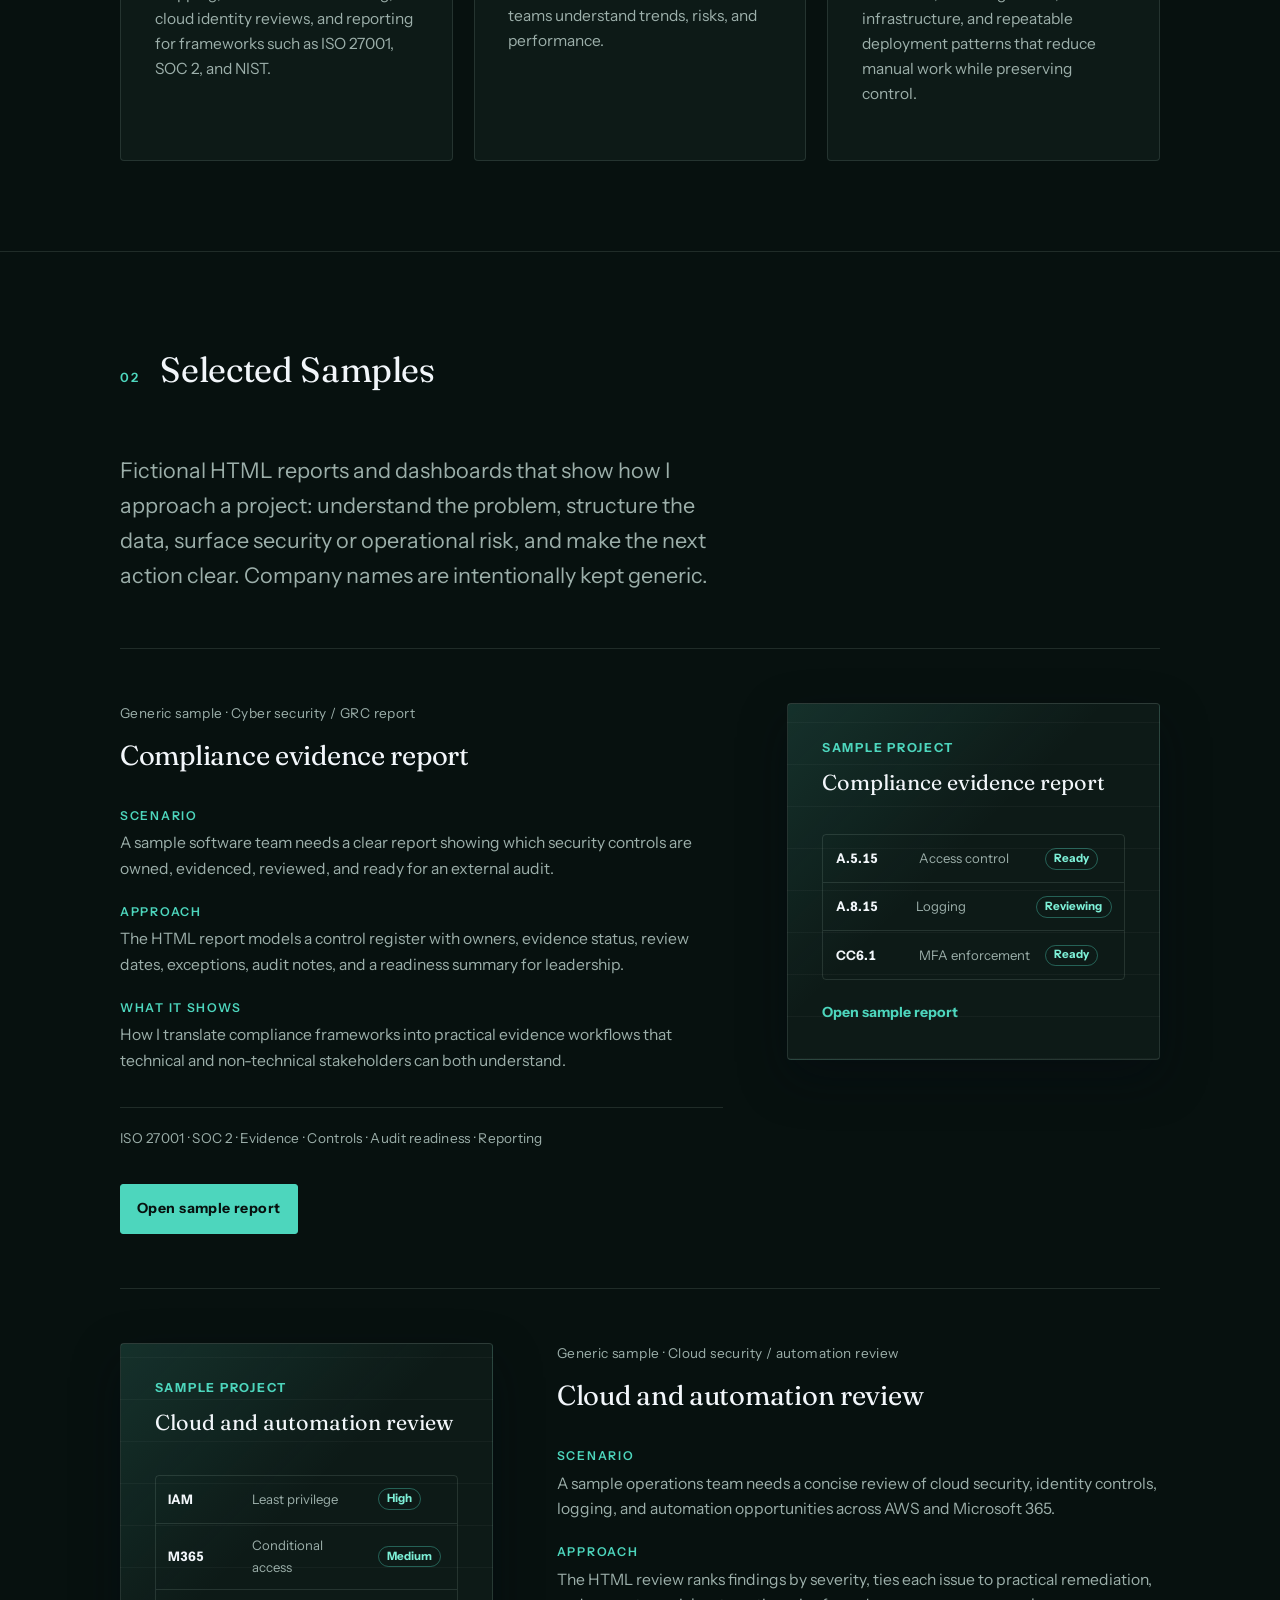
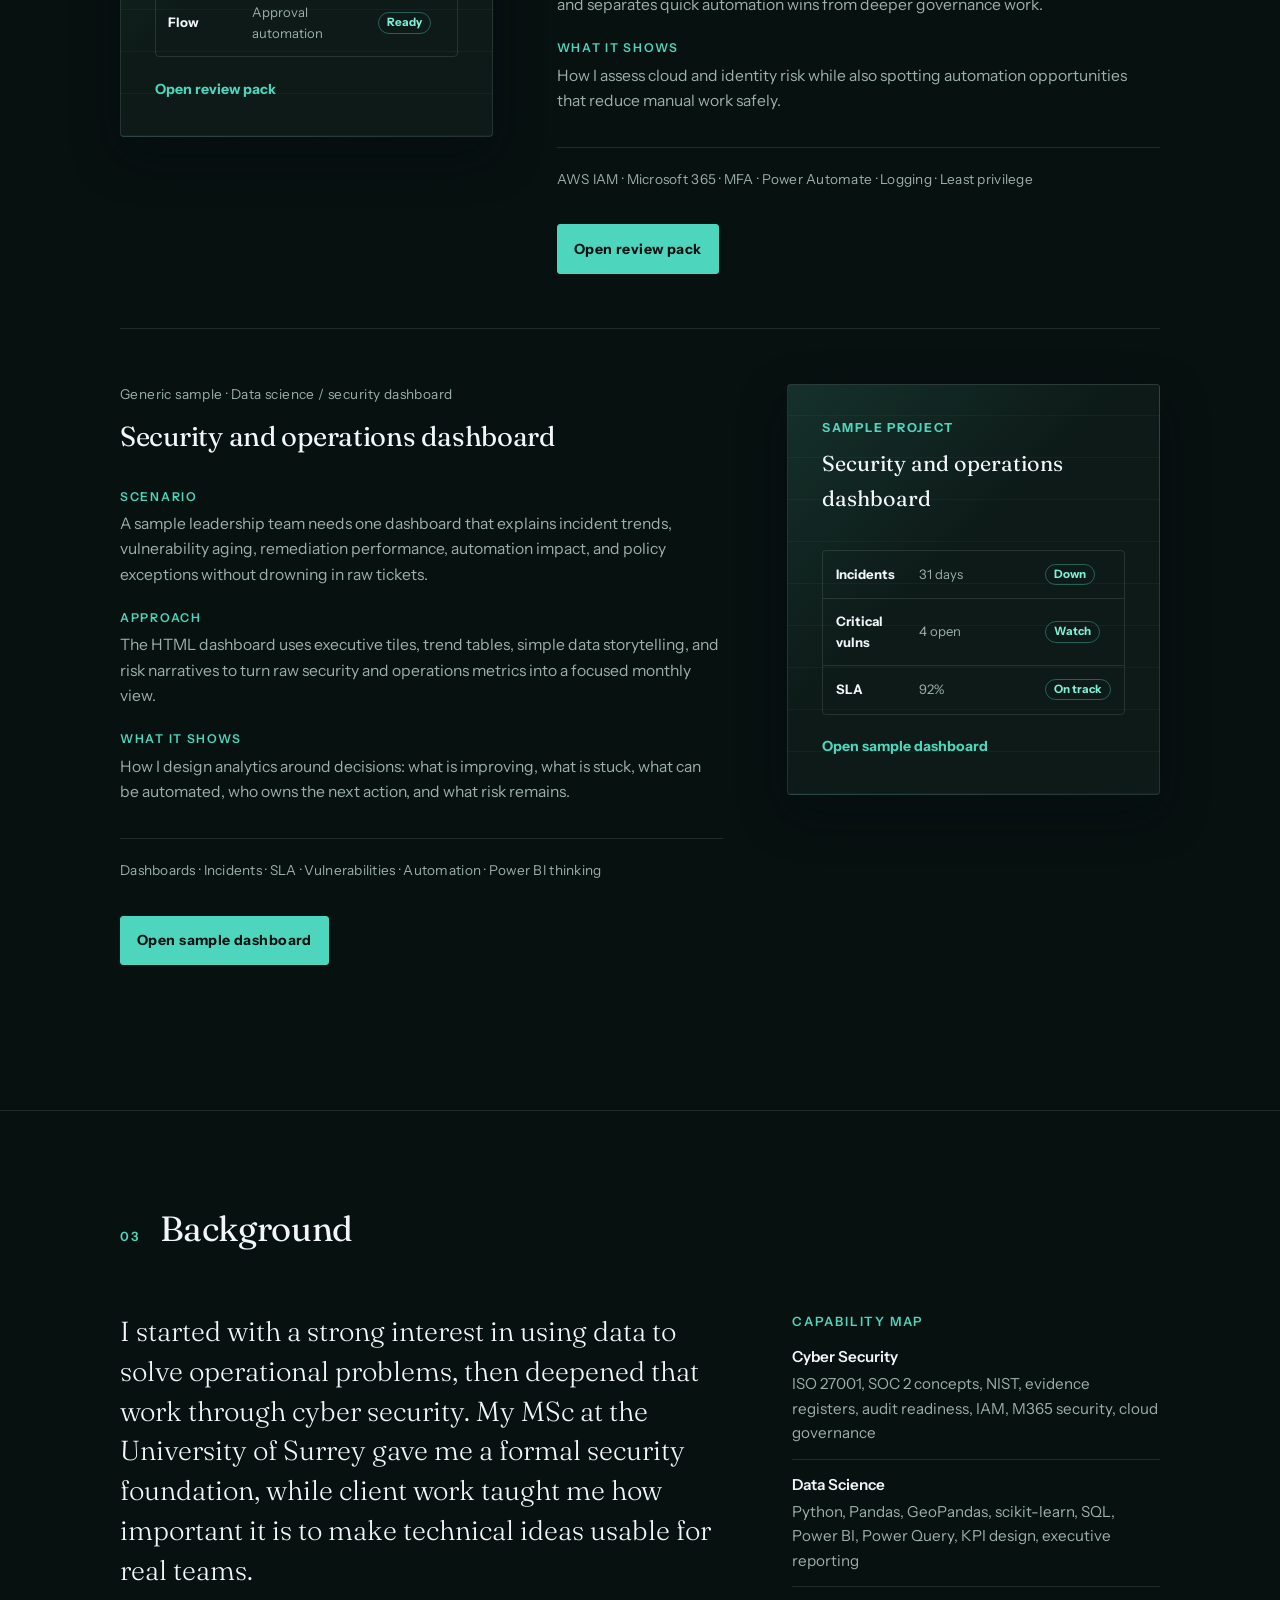
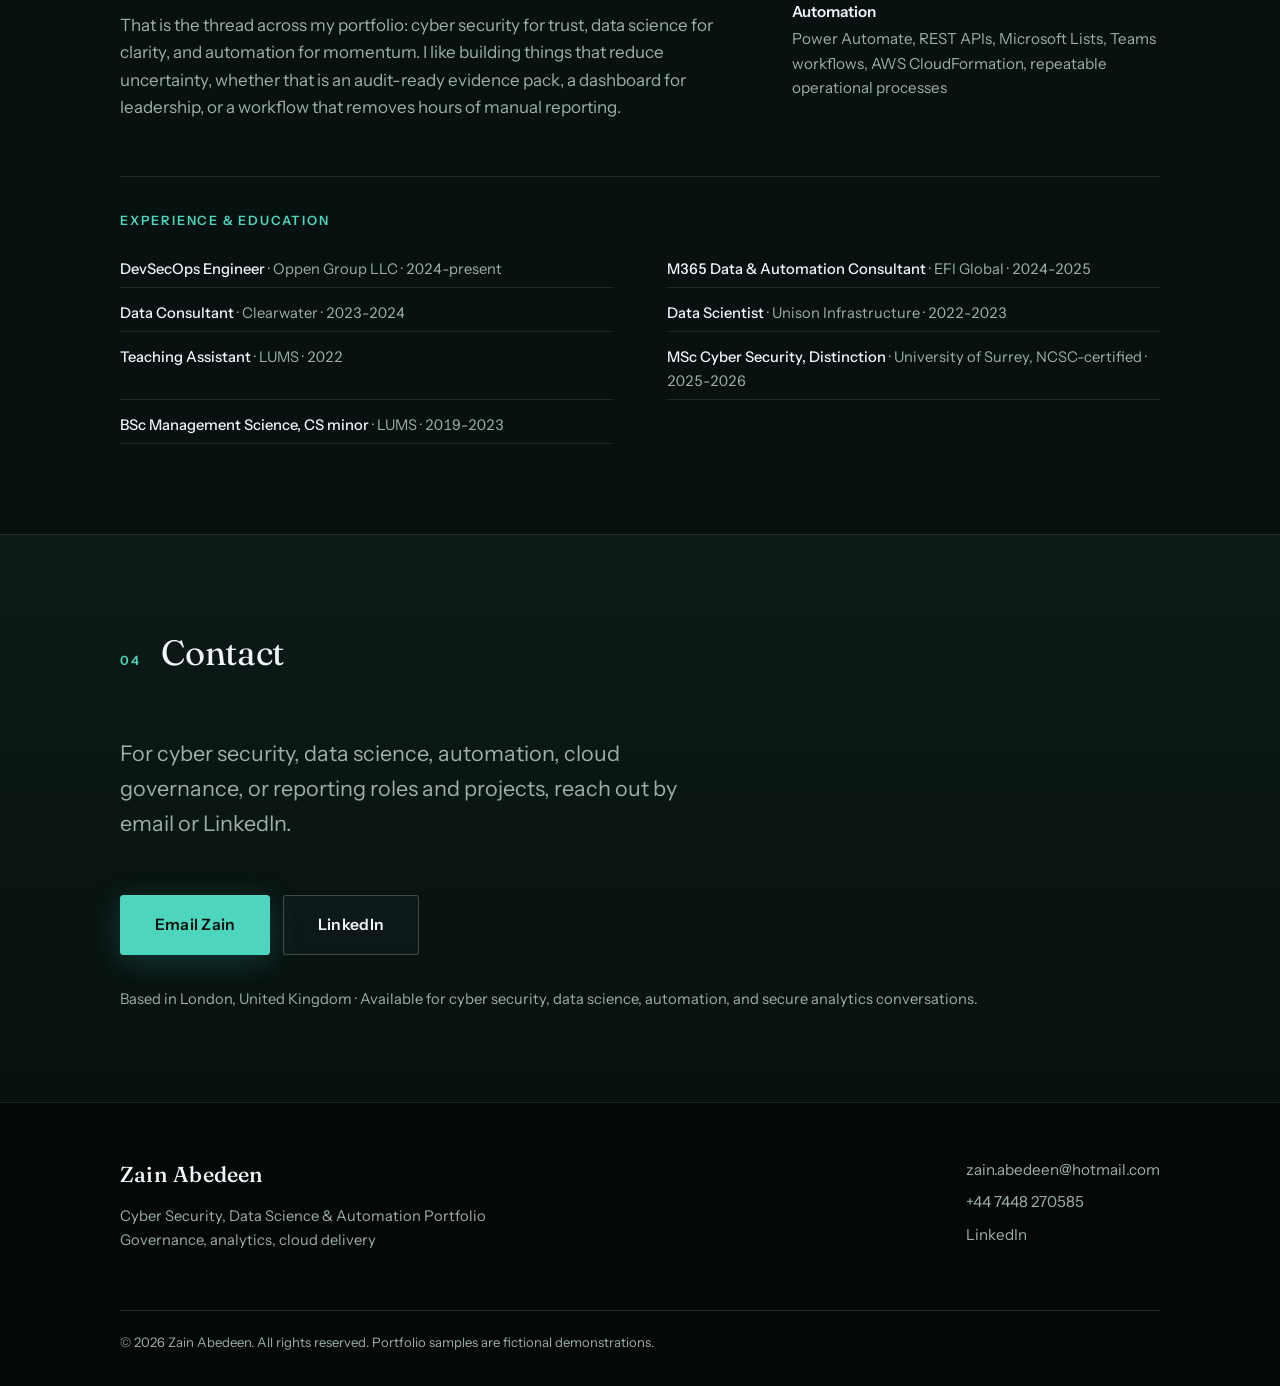
==== commit acdd8800: "Refine portfolio story and sample projects" ====
--- a/index.html
+++ b/index.html
@@ -3,8 +3,8 @@
 <head>
   <meta charset="UTF-8">
   <meta name="viewport" content="width=device-width, initial-scale=1.0">
-  <meta name="description" content="Zain Abedeen — Cyber Security, GRC, and secure cloud portfolio. Sample work in compliance evidence, cloud security review, and security analytics. London, UK.">
-  <title>Zain Abedeen — Cyber Security Portfolio</title>
+  <meta name="description" content="Zain Abedeen — Cyber security, data science, and automation portfolio. MSc Cyber Security with Distinction from the University of Surrey, with experience supporting US and UK clients.">
+  <title>Zain Abedeen — Cyber Security, Data Science &amp; Automation Portfolio</title>
 
   <link rel="preconnect" href="https://fonts.googleapis.com">
   <link rel="preconnect" href="https://fonts.gstatic.com" crossorigin>
@@ -49,35 +49,36 @@
 
     <section class="hero" id="top">
       <div class="container">
-        <p class="eyebrow" data-rise>Cyber Security · Governance · Compliance · London, UK</p>
-        <h1 class="hero-headline" data-rise>Security work that makes<br><em><span id="rotator">evidence</span> easier to trust.</em></h1>
-        <p class="hero-lead" data-rise>I build audit-ready security evidence, cloud identity controls, and clear risk reporting for teams that need cyber security to stand up to scrutiny, not just look polished in a slide deck.</p>
+        <p class="eyebrow" data-rise>Cyber Security · Data Science · Automation · London, UK</p>
+        <h1 class="hero-headline" data-rise>My work sits where<br><em><span id="rotator">security</span> meets data.</em></h1>
+        <p class="hero-lead" data-rise>I completed my MSc in Cyber Security at the University of Surrey with Distinction, then built on that foundation through hands-on work with US and UK clients across cloud governance, reporting, automation, and data-driven decision support.</p>
+        <p class="hero-story" data-rise>I am interested in the practical side of security: making controls understandable, turning messy operational data into useful dashboards, and automating the repetitive work that slows teams down. The samples below show that mix through fictional reports, dashboards, and review packs.</p>
         <div class="hero-ctas" data-rise>
-          <a href="#samples" class="btn btn-primary" data-magnetic>View HTML samples</a>
+          <a href="#samples" class="btn btn-primary" data-magnetic>Explore sample work</a>
           <a href="#contact" class="btn btn-quiet" data-magnetic>Contact me</a>
         </div>
-        <p class="hero-cred" data-rise>MSc Cyber Security (Distinction), University of Surrey · DevSecOps, cloud governance, compliance reporting, and secure analytics</p>
+        <p class="hero-cred" data-rise>MSc Cyber Security with Distinction · University of Surrey · Client experience across the US and UK</p>
       </div>
     </section>
 
-    <section class="results" aria-label="Cyber security focus areas">
+    <section class="results" aria-label="Portfolio focus areas">
       <div class="container">
         <dl class="results-grid">
           <div class="result" data-reveal>
             <dt data-count="27001" data-prefix="ISO " data-suffix="">ISO 27001</dt>
-            <dd>control mapping and evidence readiness</dd>
+            <dd>security governance and compliance thinking</dd>
           </div>
           <div class="result" data-reveal>
             <dt data-count="100" data-suffix="+">100+</dt>
-            <dd>user environments governed end to end</dd>
+            <dd>user environments supported with secure operations</dd>
           </div>
           <div class="result" data-reveal>
             <dt data-count="80" data-suffix="%">80%</dt>
-            <dd>faster deployments through controlled automation</dd>
+            <dd>faster delivery through controlled automation</dd>
           </div>
           <div class="result" data-reveal>
             <dt data-count="20" data-prefix="$" data-suffix="K">$20K</dt>
-            <dd>annual cloud waste reduced through governance</dd>
+            <dd>annual cloud savings through data-led governance</dd>
           </div>
         </dl>
       </div>
@@ -91,16 +92,16 @@
         </div>
         <div class="services-grid">
           <article class="service reveal" style="--d:.05s">
-            <h3>Compliance &amp; Evidence</h3>
-            <p>Control mapping, audit evidence tracking, policy registers, and executive-ready reporting for ISO 27001, SOC 2, NIST, and internal governance programs.</p>
+            <h3>Cyber Security &amp; Compliance</h3>
+            <p>Security governance, control mapping, audit evidence tracking, cloud identity reviews, and reporting for frameworks such as ISO 27001, SOC 2, and NIST.</p>
           </article>
           <article class="service reveal" style="--d:.12s">
-            <h3>Cloud &amp; Identity Security</h3>
-            <p>AWS and Microsoft 365 security reviews covering IAM, MFA, conditional access, device compliance, logging, least privilege, and deployment governance.</p>
+            <h3>Data Science &amp; Analytics</h3>
+            <p>Dashboards, Python analysis, SQL models, KPI design, and security or operations reporting that helps teams understand trends, risks, and performance.</p>
           </article>
           <article class="service reveal" style="--d:.19s">
-            <h3>Security Analytics</h3>
-            <p>Dashboards and automated metrics that turn incidents, vulnerabilities, exceptions, and remediation SLAs into clear operational and leadership views.</p>
+            <h3>Automation &amp; Cloud Delivery</h3>
+            <p>Power Automate, Microsoft 365 workflows, API integrations, AWS infrastructure, and repeatable deployment patterns that reduce manual work while preserving control.</p>
           </article>
         </div>
       </div>
@@ -112,7 +113,7 @@
           <span class="section-no">02</span>
           <h2 class="section-title">Selected Samples</h2>
         </div>
-        <p class="work-lead reveal">Fictional, static HTML samples that show how I structure cyber security work: evidence, controls, risk, and metrics made clear enough for both technical teams and decision-makers.</p>
+        <p class="work-lead reveal">Fictional HTML reports and dashboards that show how I approach a project: understand the problem, structure the data, surface security or operational risk, and make the next action clear. Company names are intentionally kept generic.</p>
         <div id="work-list">
           <noscript><p>Portfolio samples require JavaScript to display. You can still open the sample pages directly from the repository.</p></noscript>
         </div>
@@ -128,16 +129,16 @@
 
         <div class="about-grid">
           <div class="about-bio reveal">
-            <p>I'm a cyber security professional with a data and cloud engineering background, which means I care about both sides of the work: the control must be technically real, and the evidence must be understandable when someone audits it.</p>
-            <p>My experience spans DevSecOps, Microsoft 365 governance, AWS infrastructure, security-minded automation, and analytics. I use that mix to build security reporting and compliance workflows that are practical enough for teams to maintain.</p>
+            <p>I started with a strong interest in using data to solve operational problems, then deepened that work through cyber security. My MSc at the University of Surrey gave me a formal security foundation, while client work taught me how important it is to make technical ideas usable for real teams.</p>
+            <p>That is the thread across my portfolio: cyber security for trust, data science for clarity, and automation for momentum. I like building things that reduce uncertainty, whether that is an audit-ready evidence pack, a dashboard for leadership, or a workflow that removes hours of manual reporting.</p>
           </div>
 
           <div class="about-side reveal" style="--d:.1s">
             <div class="about-block">
               <h4>Capability Map</h4>
-              <p><span class="cap-label">Governance, Risk &amp; Compliance</span>ISO 27001, SOC 2 concepts, NIST, evidence registers, audit readiness, policy tracking</p>
-              <p><span class="cap-label">Cloud &amp; Endpoint Security</span>AWS IAM, S3, EC2, CloudFormation, Microsoft 365, Intune, conditional access, device compliance</p>
-              <p><span class="cap-label">Security Data &amp; Automation</span>Power BI, SQL, Python, REST APIs, Power Automate, incident reporting, KPI design</p>
+              <p><span class="cap-label">Cyber Security</span>ISO 27001, SOC 2 concepts, NIST, evidence registers, audit readiness, IAM, M365 security, cloud governance</p>
+              <p><span class="cap-label">Data Science</span>Python, Pandas, GeoPandas, scikit-learn, SQL, Power BI, Power Query, KPI design, executive reporting</p>
+              <p><span class="cap-label">Automation</span>Power Automate, REST APIs, Microsoft Lists, Teams workflows, AWS CloudFormation, repeatable operational processes</p>
             </div>
           </div>
         </div>
@@ -163,12 +164,12 @@
           <span class="section-no">04</span>
           <h2 class="section-title">Contact</h2>
         </div>
-        <p class="book-lead reveal">For cyber security, compliance, cloud governance, or security analytics roles and projects, reach out by email or LinkedIn.</p>
+        <p class="book-lead reveal">For cyber security, data science, automation, cloud governance, or reporting roles and projects, reach out by email or LinkedIn.</p>
         <div class="contact-panel reveal" style="--d:.1s">
           <a href="mailto:zain.abedeen@hotmail.com" class="btn btn-primary" data-magnetic>Email Zain</a>
           <a href="https://linkedin.com/in/zainabedeen" target="_blank" rel="noreferrer" class="btn btn-quiet" data-magnetic>LinkedIn</a>
         </div>
-        <p class="book-fallback reveal">Based in London, United Kingdom · Available for cyber security, governance, and secure analytics conversations.</p>
+        <p class="book-fallback reveal">Based in London, United Kingdom · Available for cyber security, data science, automation, and secure analytics conversations.</p>
       </div>
     </section>
 
@@ -179,7 +180,7 @@
       <div class="footer-grid">
         <div class="footer-col">
           <p class="wordmark">Zain Abedeen</p>
-          <p class="muted">Cyber Security Portfolio<br>Governance, compliance, cloud security</p>
+          <p class="muted">Cyber Security, Data Science &amp; Automation Portfolio<br>Governance, analytics, cloud delivery</p>
         </div>
         <div class="footer-col">
           <a href="mailto:zain.abedeen@hotmail.com">zain.abedeen@hotmail.com</a>
--- a/styles.css
+++ b/styles.css
@@ -295,6 +295,14 @@
   font-size: var(--fs-1);
   line-height: 1.618;
   color: var(--text-muted);
+}
+
+.hero-story {
+  margin-top: var(--s3);
+  max-width: 36rem;
+  color: var(--text-muted);
+  font-size: 1rem;
+  line-height: 1.68;
 }
 
 .hero-ctas {
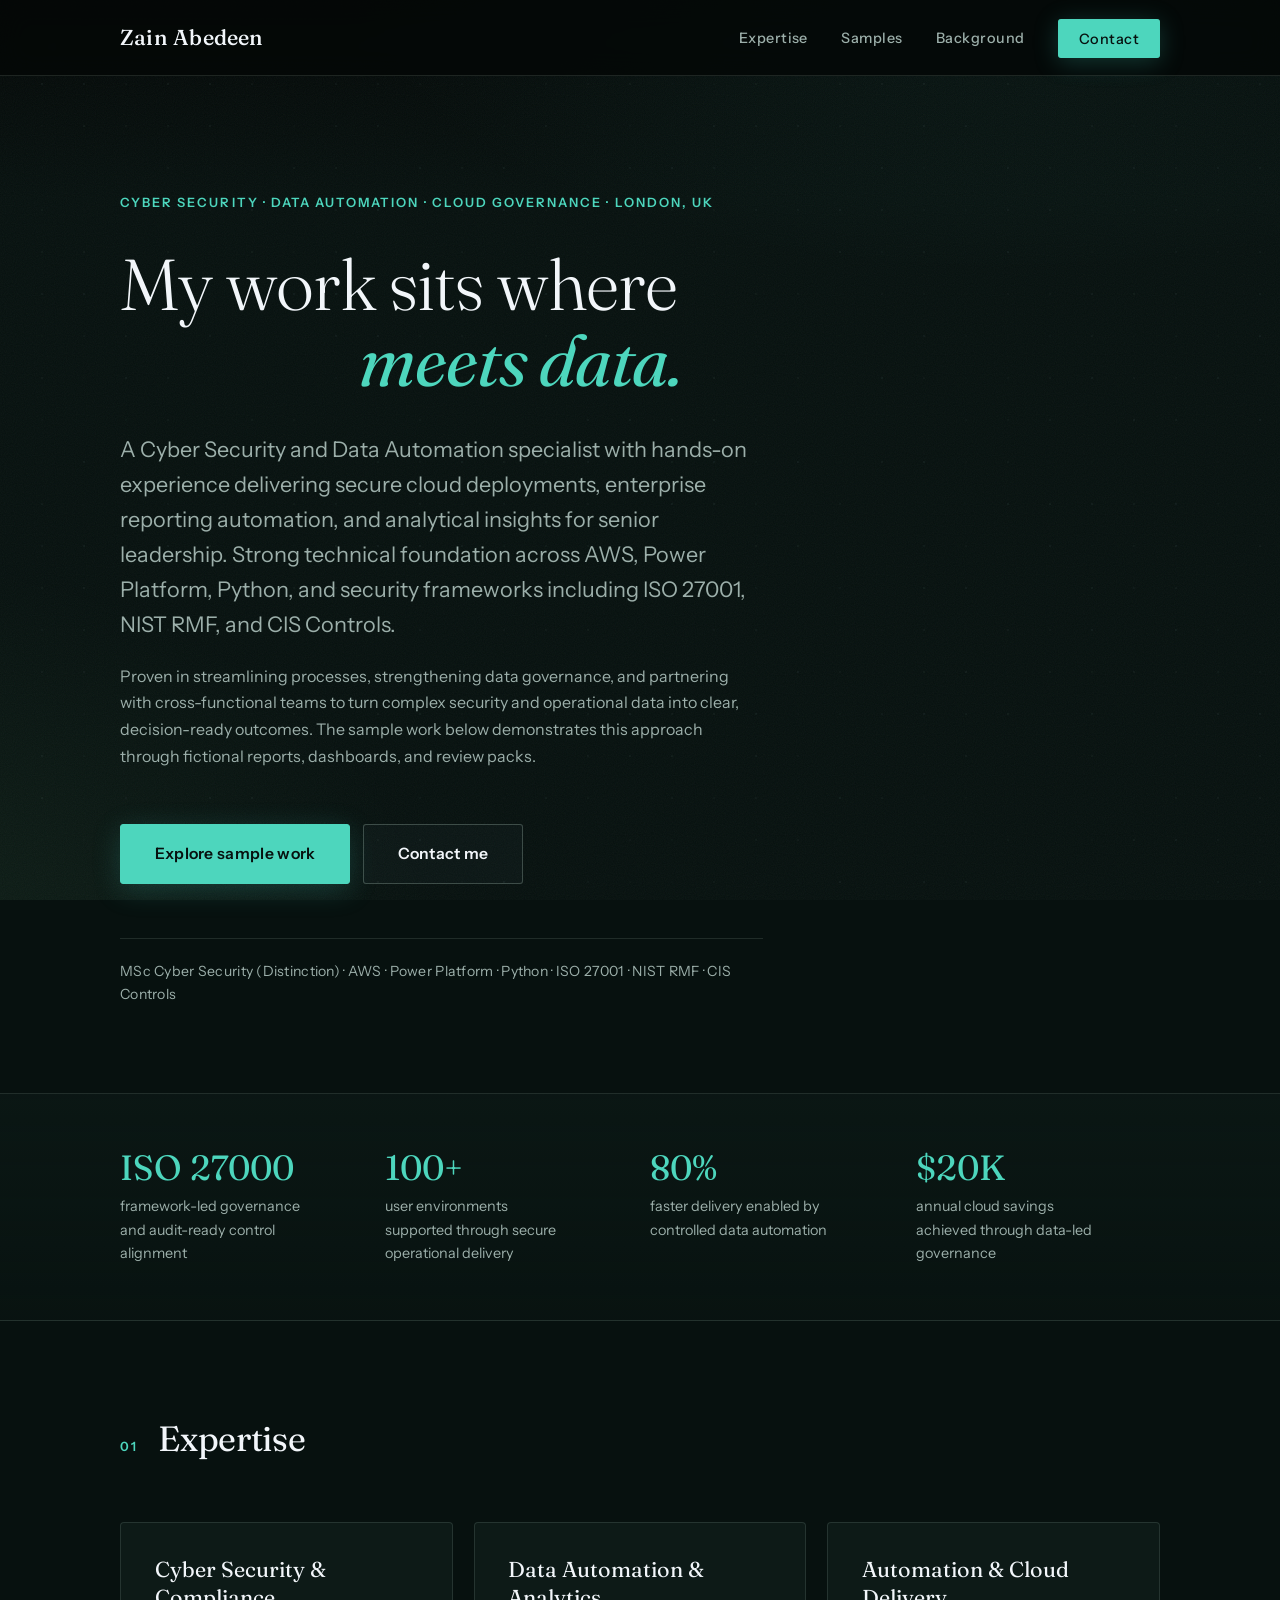
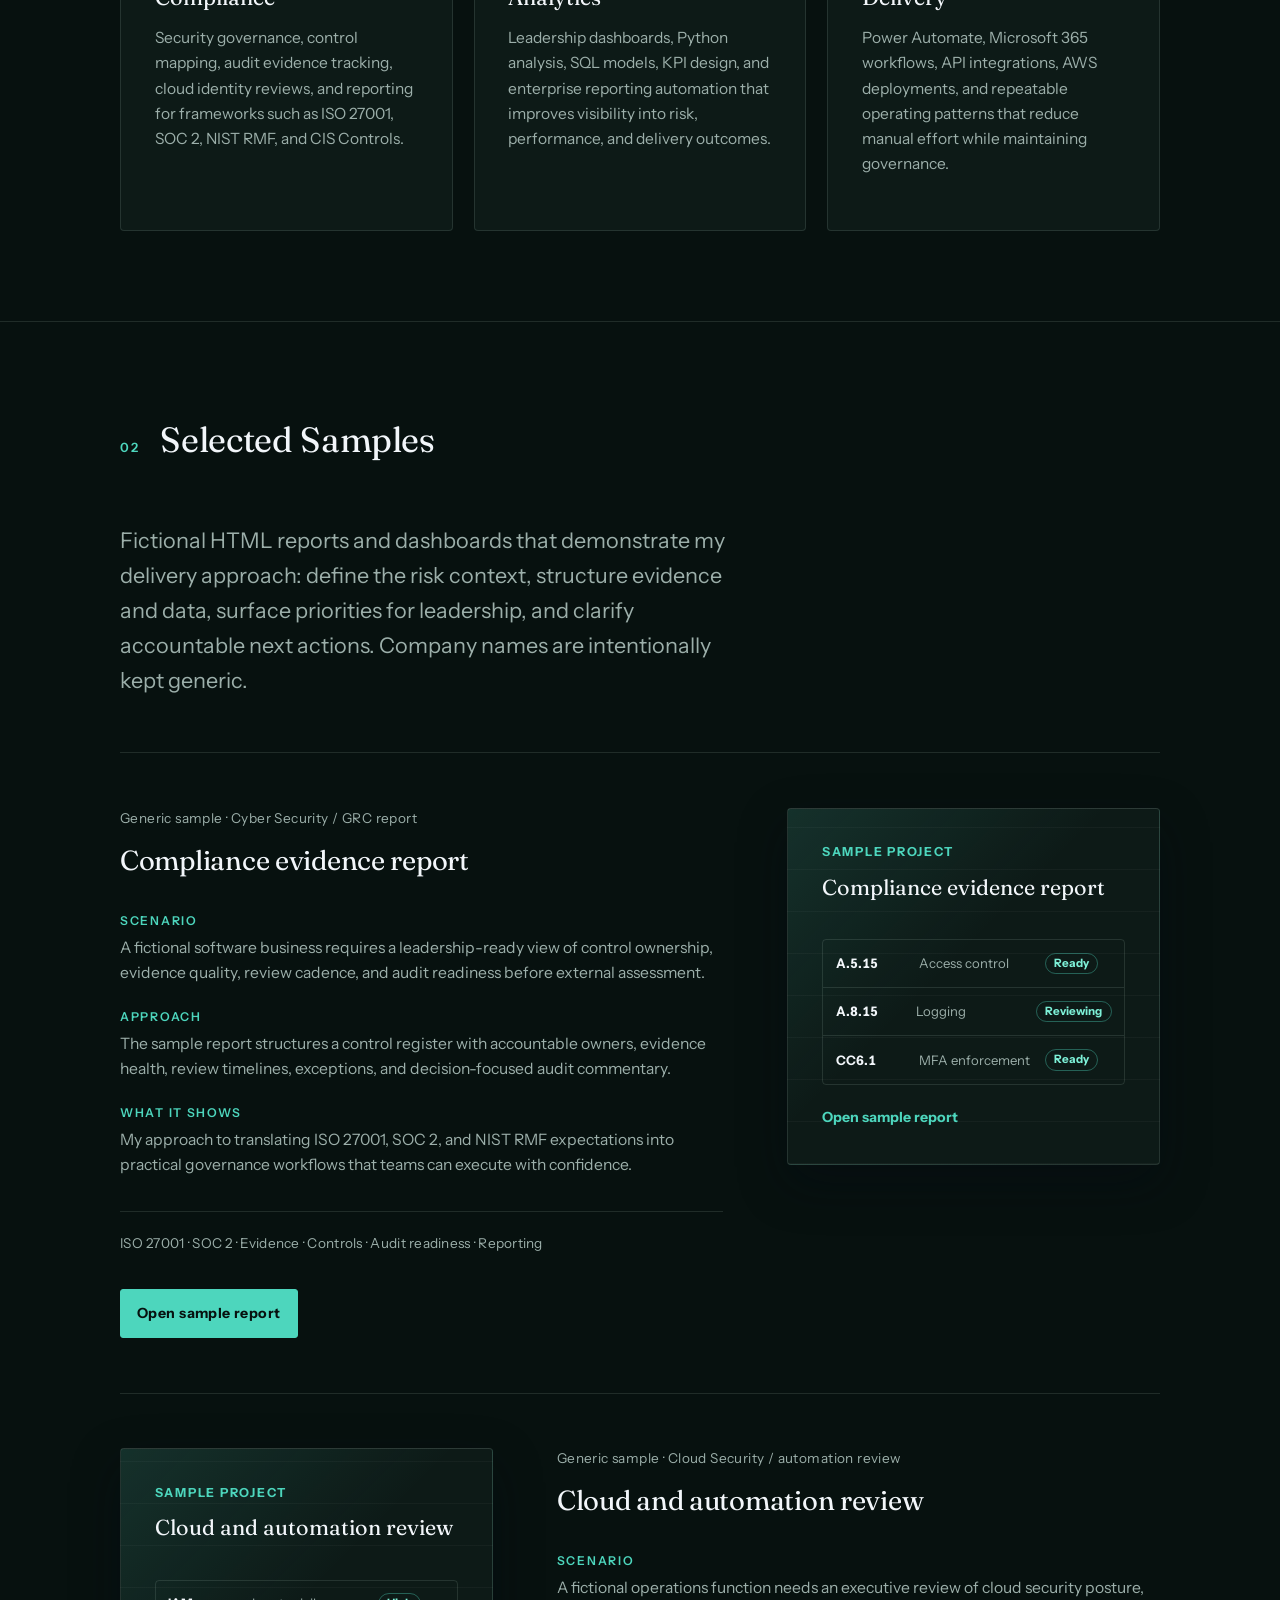
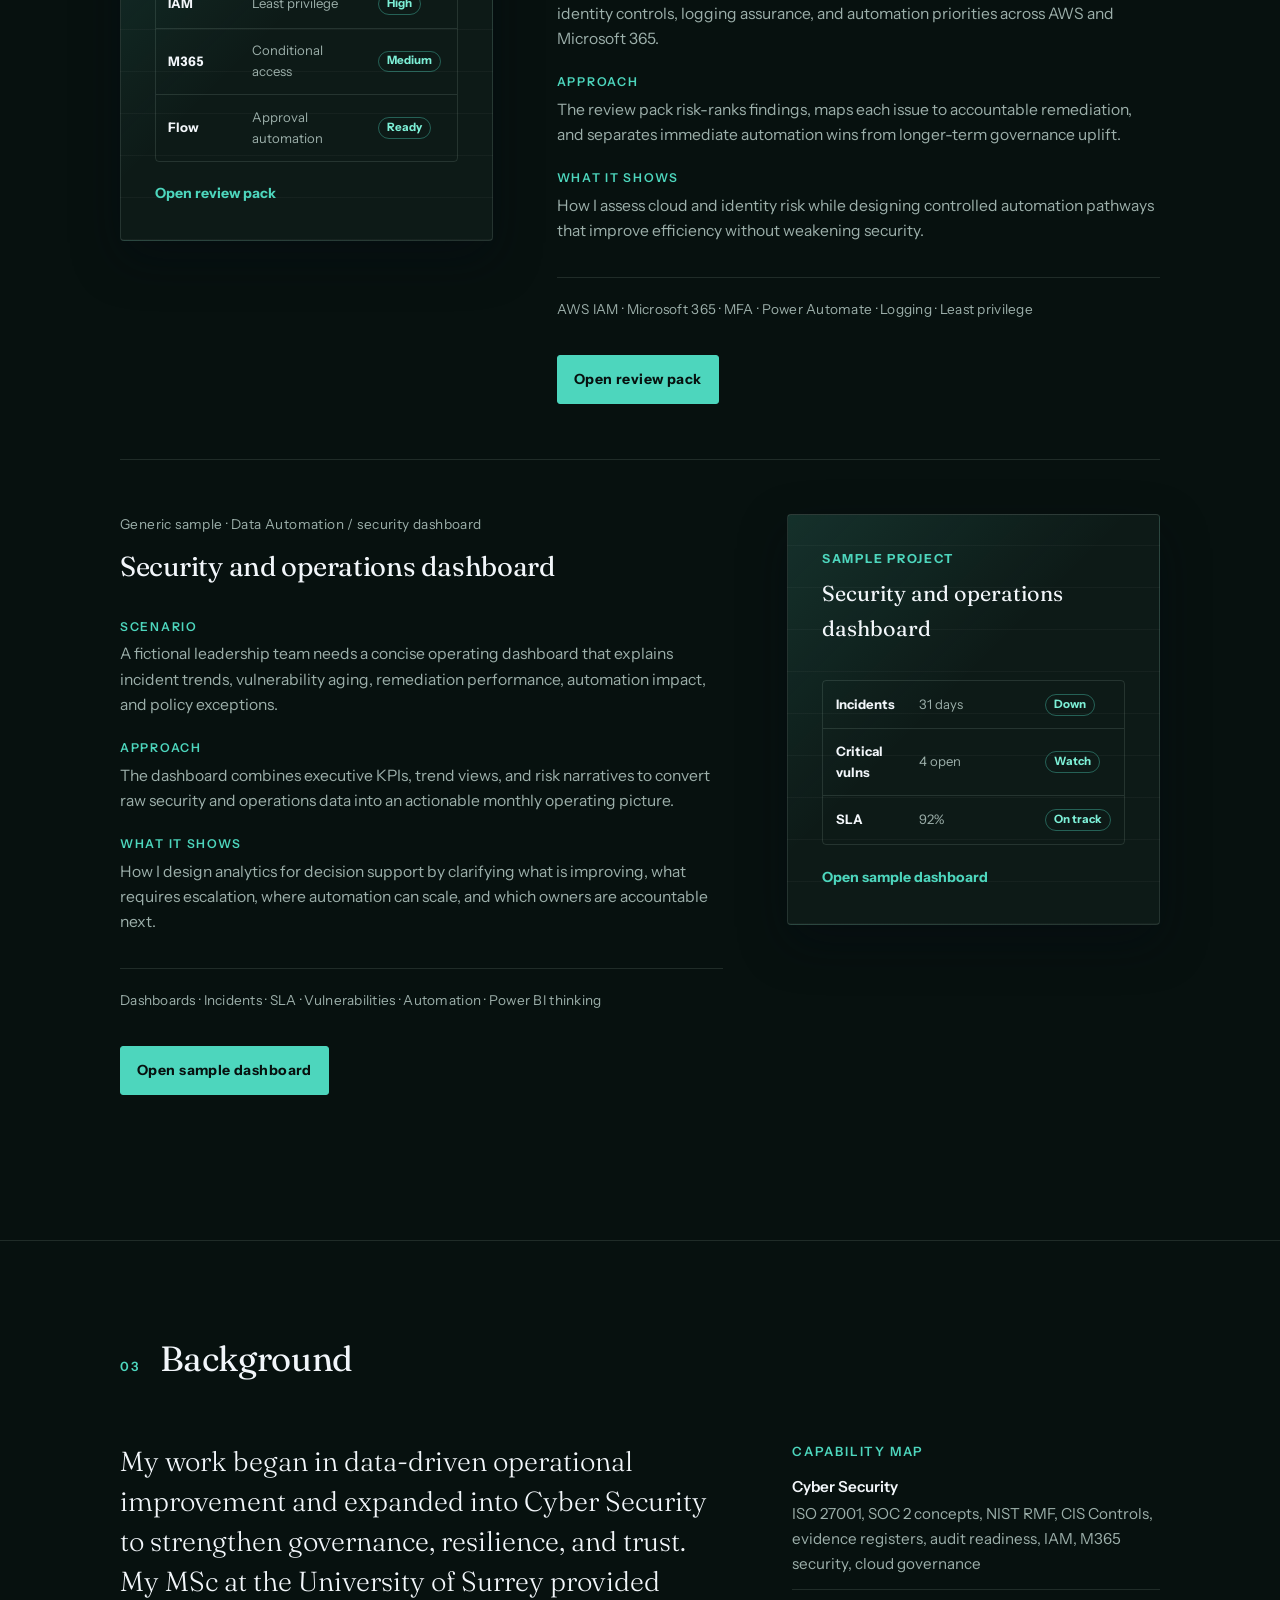
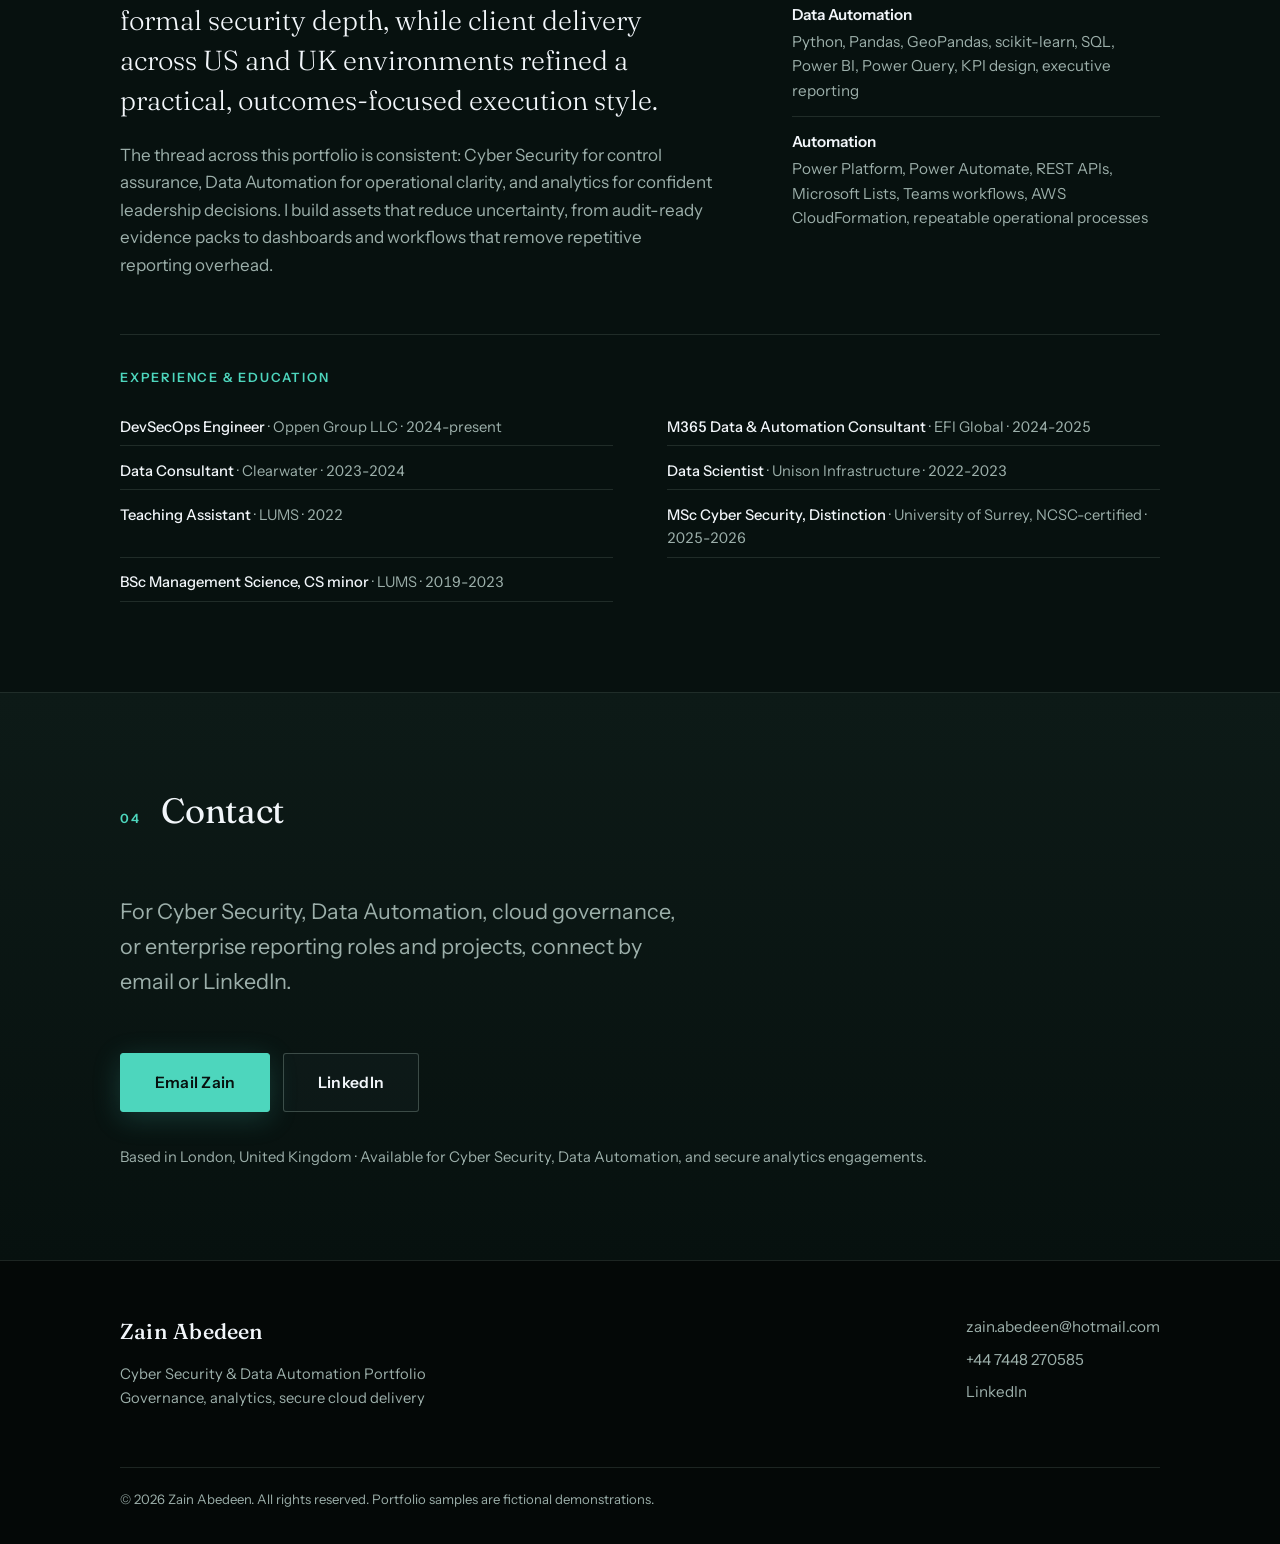
==== commit e7a663c9: "Professionalize homepage and sample portfolio copy" ====
--- a/index.html
+++ b/index.html
@@ -3,8 +3,8 @@
 <head>
   <meta charset="UTF-8">
   <meta name="viewport" content="width=device-width, initial-scale=1.0">
-  <meta name="description" content="Zain Abedeen — Cyber security, data science, and automation portfolio. MSc Cyber Security with Distinction from the University of Surrey, with experience supporting US and UK clients.">
-  <title>Zain Abedeen — Cyber Security, Data Science &amp; Automation Portfolio</title>
+  <meta name="description" content="Zain Abedeen is a Cyber Security and Data Automation specialist delivering secure cloud deployments, enterprise reporting automation, and leadership-ready analytics across AWS, Power Platform, and Python.">
+  <title>Zain Abedeen — Cyber Security &amp; Data Automation Specialist</title>
 
   <link rel="preconnect" href="https://fonts.googleapis.com">
   <link rel="preconnect" href="https://fonts.gstatic.com" crossorigin>
@@ -49,15 +49,15 @@
 
     <section class="hero" id="top">
       <div class="container">
-        <p class="eyebrow" data-rise>Cyber Security · Data Science · Automation · London, UK</p>
+        <p class="eyebrow" data-rise>Cyber Security · Data Automation · Cloud Governance · London, UK</p>
         <h1 class="hero-headline" data-rise>My work sits where<br><em><span id="rotator">security</span> meets data.</em></h1>
-        <p class="hero-lead" data-rise>I completed my MSc in Cyber Security at the University of Surrey with Distinction, then built on that foundation through hands-on work with US and UK clients across cloud governance, reporting, automation, and data-driven decision support.</p>
-        <p class="hero-story" data-rise>I am interested in the practical side of security: making controls understandable, turning messy operational data into useful dashboards, and automating the repetitive work that slows teams down. The samples below show that mix through fictional reports, dashboards, and review packs.</p>
+        <p class="hero-lead" data-rise>A Cyber Security and Data Automation specialist with hands-on experience delivering secure cloud deployments, enterprise reporting automation, and analytical insights for senior leadership. Strong technical foundation across AWS, Power Platform, Python, and security frameworks including ISO 27001, NIST RMF, and CIS Controls.</p>
+        <p class="hero-story" data-rise>Proven in streamlining processes, strengthening data governance, and partnering with cross-functional teams to turn complex security and operational data into clear, decision-ready outcomes. The sample work below demonstrates this approach through fictional reports, dashboards, and review packs.</p>
         <div class="hero-ctas" data-rise>
           <a href="#samples" class="btn btn-primary" data-magnetic>Explore sample work</a>
           <a href="#contact" class="btn btn-quiet" data-magnetic>Contact me</a>
         </div>
-        <p class="hero-cred" data-rise>MSc Cyber Security with Distinction · University of Surrey · Client experience across the US and UK</p>
+        <p class="hero-cred" data-rise>MSc Cyber Security (Distinction) · AWS · Power Platform · Python · ISO 27001 · NIST RMF · CIS Controls</p>
       </div>
     </section>
 
@@ -66,19 +66,19 @@
         <dl class="results-grid">
           <div class="result" data-reveal>
             <dt data-count="27001" data-prefix="ISO " data-suffix="">ISO 27001</dt>
-            <dd>security governance and compliance thinking</dd>
+            <dd>framework-led governance and audit-ready control alignment</dd>
           </div>
           <div class="result" data-reveal>
             <dt data-count="100" data-suffix="+">100+</dt>
-            <dd>user environments supported with secure operations</dd>
+            <dd>user environments supported through secure operational delivery</dd>
           </div>
           <div class="result" data-reveal>
             <dt data-count="80" data-suffix="%">80%</dt>
-            <dd>faster delivery through controlled automation</dd>
+            <dd>faster delivery enabled by controlled data automation</dd>
           </div>
           <div class="result" data-reveal>
             <dt data-count="20" data-prefix="$" data-suffix="K">$20K</dt>
-            <dd>annual cloud savings through data-led governance</dd>
+            <dd>annual cloud savings achieved through data-led governance</dd>
           </div>
         </dl>
       </div>
@@ -93,15 +93,15 @@
         <div class="services-grid">
           <article class="service reveal" style="--d:.05s">
             <h3>Cyber Security &amp; Compliance</h3>
-            <p>Security governance, control mapping, audit evidence tracking, cloud identity reviews, and reporting for frameworks such as ISO 27001, SOC 2, and NIST.</p>
+            <p>Security governance, control mapping, audit evidence tracking, cloud identity reviews, and reporting for frameworks such as ISO 27001, SOC 2, NIST RMF, and CIS Controls.</p>
           </article>
           <article class="service reveal" style="--d:.12s">
-            <h3>Data Science &amp; Analytics</h3>
-            <p>Dashboards, Python analysis, SQL models, KPI design, and security or operations reporting that helps teams understand trends, risks, and performance.</p>
+            <h3>Data Automation &amp; Analytics</h3>
+            <p>Leadership dashboards, Python analysis, SQL models, KPI design, and enterprise reporting automation that improves visibility into risk, performance, and delivery outcomes.</p>
           </article>
           <article class="service reveal" style="--d:.19s">
             <h3>Automation &amp; Cloud Delivery</h3>
-            <p>Power Automate, Microsoft 365 workflows, API integrations, AWS infrastructure, and repeatable deployment patterns that reduce manual work while preserving control.</p>
+            <p>Power Automate, Microsoft 365 workflows, API integrations, AWS deployments, and repeatable operating patterns that reduce manual effort while maintaining governance.</p>
           </article>
         </div>
       </div>
@@ -113,7 +113,7 @@
           <span class="section-no">02</span>
           <h2 class="section-title">Selected Samples</h2>
         </div>
-        <p class="work-lead reveal">Fictional HTML reports and dashboards that show how I approach a project: understand the problem, structure the data, surface security or operational risk, and make the next action clear. Company names are intentionally kept generic.</p>
+        <p class="work-lead reveal">Fictional HTML reports and dashboards that demonstrate my delivery approach: define the risk context, structure evidence and data, surface priorities for leadership, and clarify accountable next actions. Company names are intentionally kept generic.</p>
         <div id="work-list">
           <noscript><p>Portfolio samples require JavaScript to display. You can still open the sample pages directly from the repository.</p></noscript>
         </div>
@@ -129,16 +129,16 @@
 
         <div class="about-grid">
           <div class="about-bio reveal">
-            <p>I started with a strong interest in using data to solve operational problems, then deepened that work through cyber security. My MSc at the University of Surrey gave me a formal security foundation, while client work taught me how important it is to make technical ideas usable for real teams.</p>
-            <p>That is the thread across my portfolio: cyber security for trust, data science for clarity, and automation for momentum. I like building things that reduce uncertainty, whether that is an audit-ready evidence pack, a dashboard for leadership, or a workflow that removes hours of manual reporting.</p>
+            <p>My work began in data-driven operational improvement and expanded into Cyber Security to strengthen governance, resilience, and trust. My MSc at the University of Surrey provided formal security depth, while client delivery across US and UK environments refined a practical, outcomes-focused execution style.</p>
+            <p>The thread across this portfolio is consistent: Cyber Security for control assurance, Data Automation for operational clarity, and analytics for confident leadership decisions. I build assets that reduce uncertainty, from audit-ready evidence packs to dashboards and workflows that remove repetitive reporting overhead.</p>
           </div>
 
           <div class="about-side reveal" style="--d:.1s">
             <div class="about-block">
               <h4>Capability Map</h4>
-              <p><span class="cap-label">Cyber Security</span>ISO 27001, SOC 2 concepts, NIST, evidence registers, audit readiness, IAM, M365 security, cloud governance</p>
-              <p><span class="cap-label">Data Science</span>Python, Pandas, GeoPandas, scikit-learn, SQL, Power BI, Power Query, KPI design, executive reporting</p>
-              <p><span class="cap-label">Automation</span>Power Automate, REST APIs, Microsoft Lists, Teams workflows, AWS CloudFormation, repeatable operational processes</p>
+              <p><span class="cap-label">Cyber Security</span>ISO 27001, SOC 2 concepts, NIST RMF, CIS Controls, evidence registers, audit readiness, IAM, M365 security, cloud governance</p>
+              <p><span class="cap-label">Data Automation</span>Python, Pandas, GeoPandas, scikit-learn, SQL, Power BI, Power Query, KPI design, executive reporting</p>
+              <p><span class="cap-label">Automation</span>Power Platform, Power Automate, REST APIs, Microsoft Lists, Teams workflows, AWS CloudFormation, repeatable operational processes</p>
             </div>
           </div>
         </div>
@@ -164,12 +164,12 @@
           <span class="section-no">04</span>
           <h2 class="section-title">Contact</h2>
         </div>
-        <p class="book-lead reveal">For cyber security, data science, automation, cloud governance, or reporting roles and projects, reach out by email or LinkedIn.</p>
+        <p class="book-lead reveal">For Cyber Security, Data Automation, cloud governance, or enterprise reporting roles and projects, connect by email or LinkedIn.</p>
         <div class="contact-panel reveal" style="--d:.1s">
           <a href="mailto:zain.abedeen@hotmail.com" class="btn btn-primary" data-magnetic>Email Zain</a>
           <a href="https://linkedin.com/in/zainabedeen" target="_blank" rel="noreferrer" class="btn btn-quiet" data-magnetic>LinkedIn</a>
         </div>
-        <p class="book-fallback reveal">Based in London, United Kingdom · Available for cyber security, data science, automation, and secure analytics conversations.</p>
+        <p class="book-fallback reveal">Based in London, United Kingdom · Available for Cyber Security, Data Automation, and secure analytics engagements.</p>
       </div>
     </section>
 
@@ -180,7 +180,7 @@
       <div class="footer-grid">
         <div class="footer-col">
           <p class="wordmark">Zain Abedeen</p>
-          <p class="muted">Cyber Security, Data Science &amp; Automation Portfolio<br>Governance, analytics, cloud delivery</p>
+          <p class="muted">Cyber Security &amp; Data Automation Portfolio<br>Governance, analytics, secure cloud delivery</p>
         </div>
         <div class="footer-col">
           <a href="mailto:zain.abedeen@hotmail.com">zain.abedeen@hotmail.com</a>
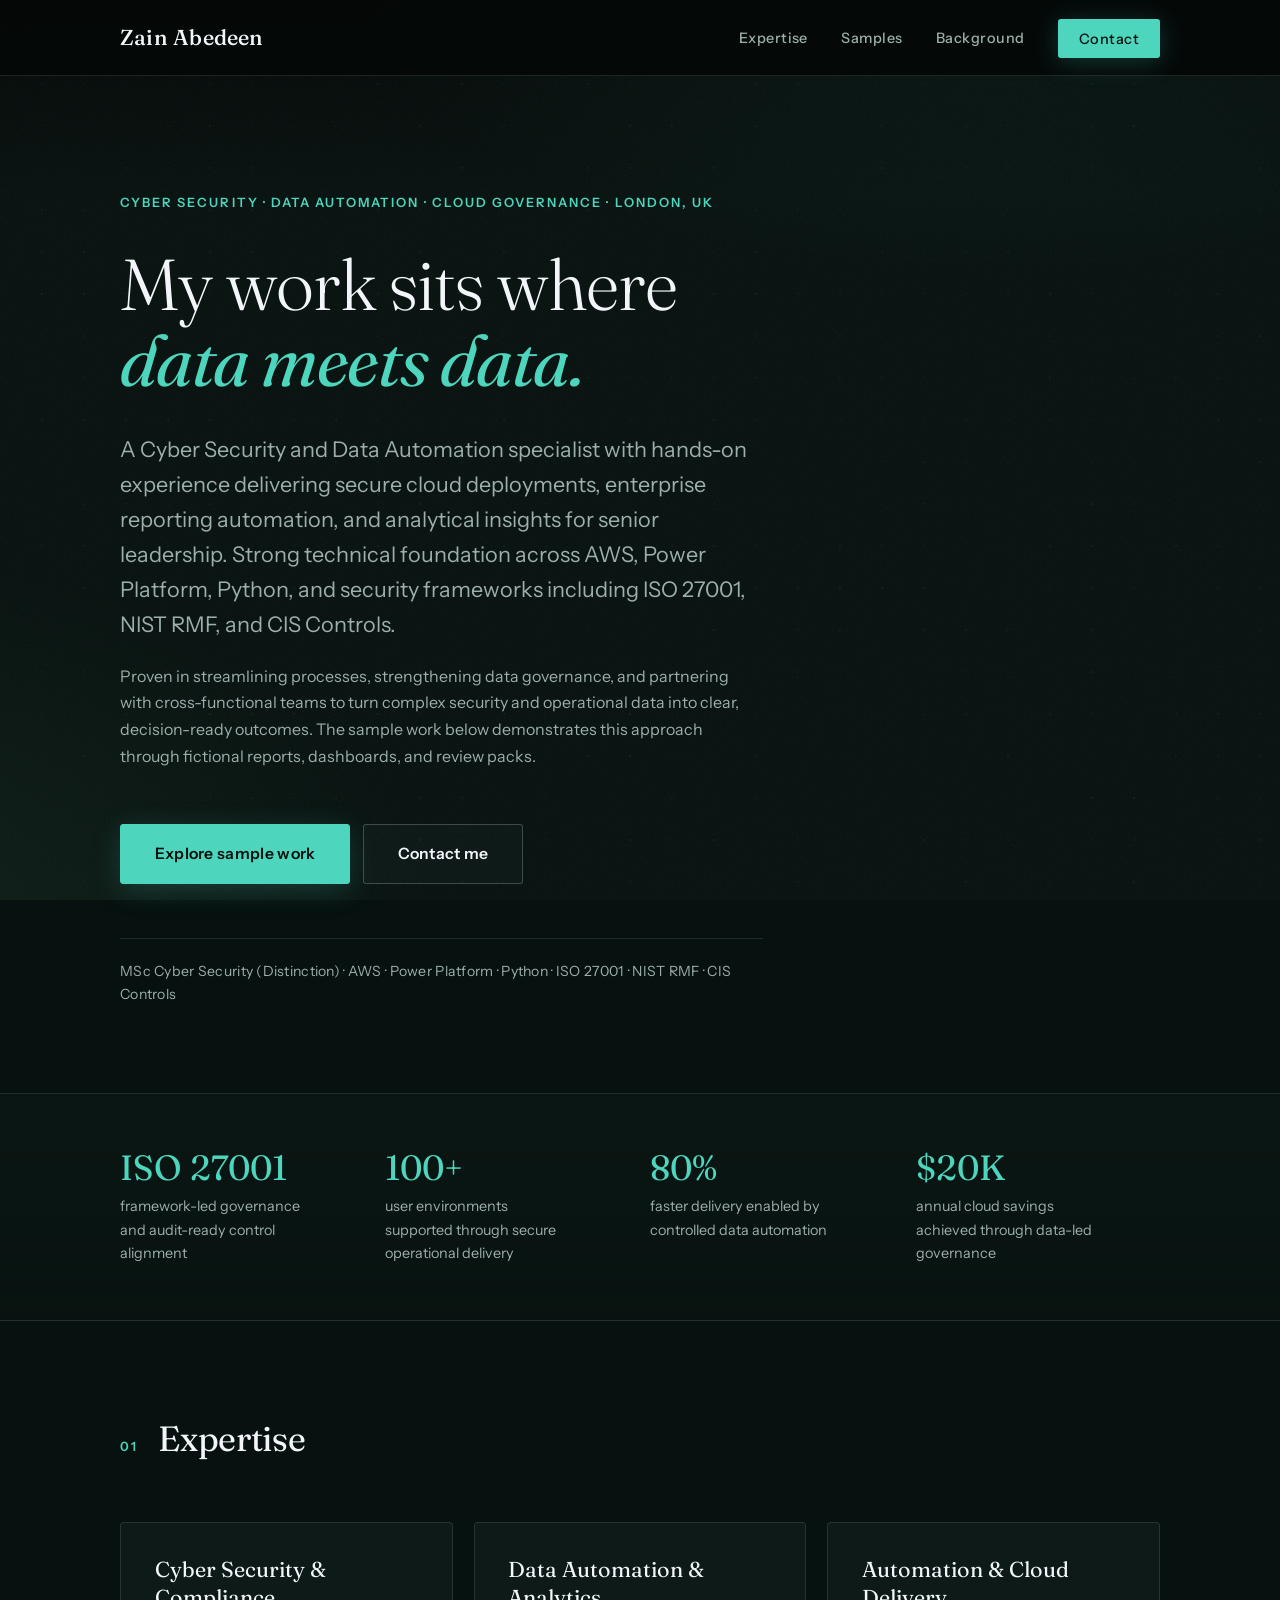
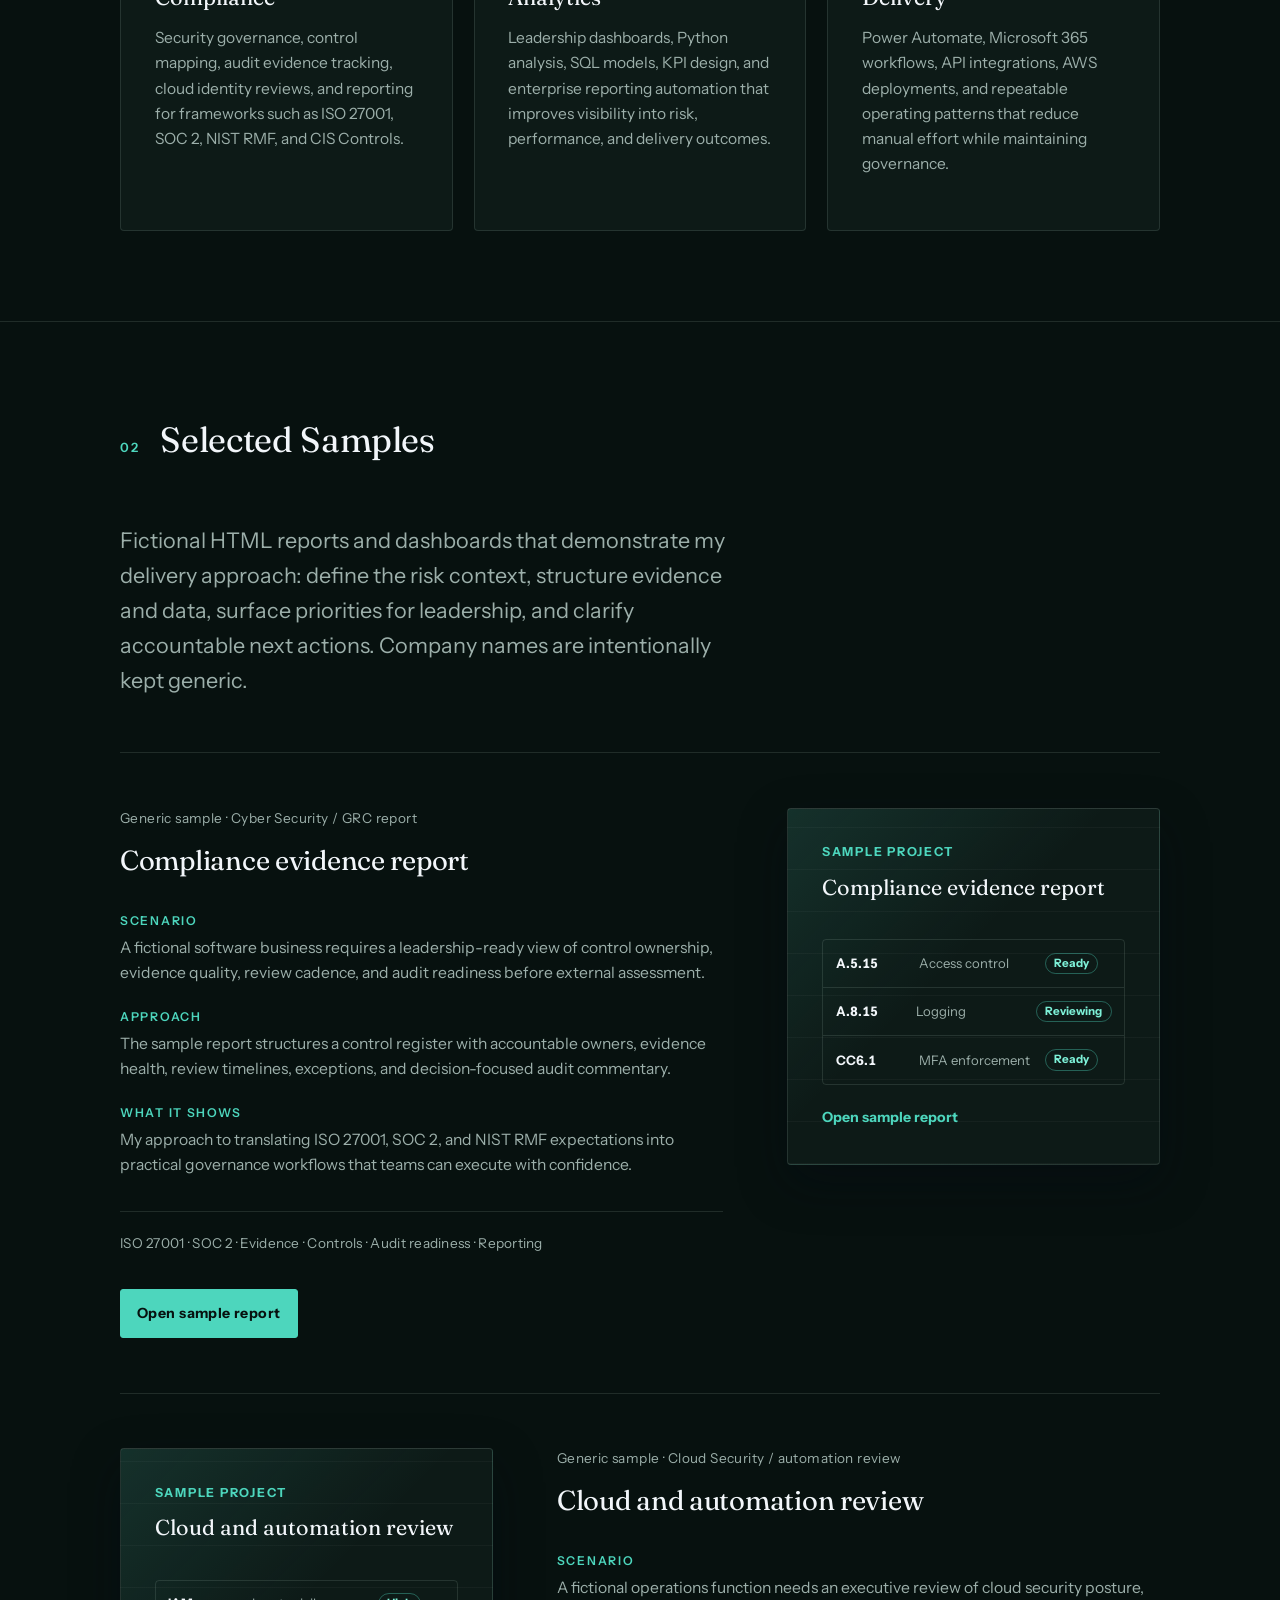
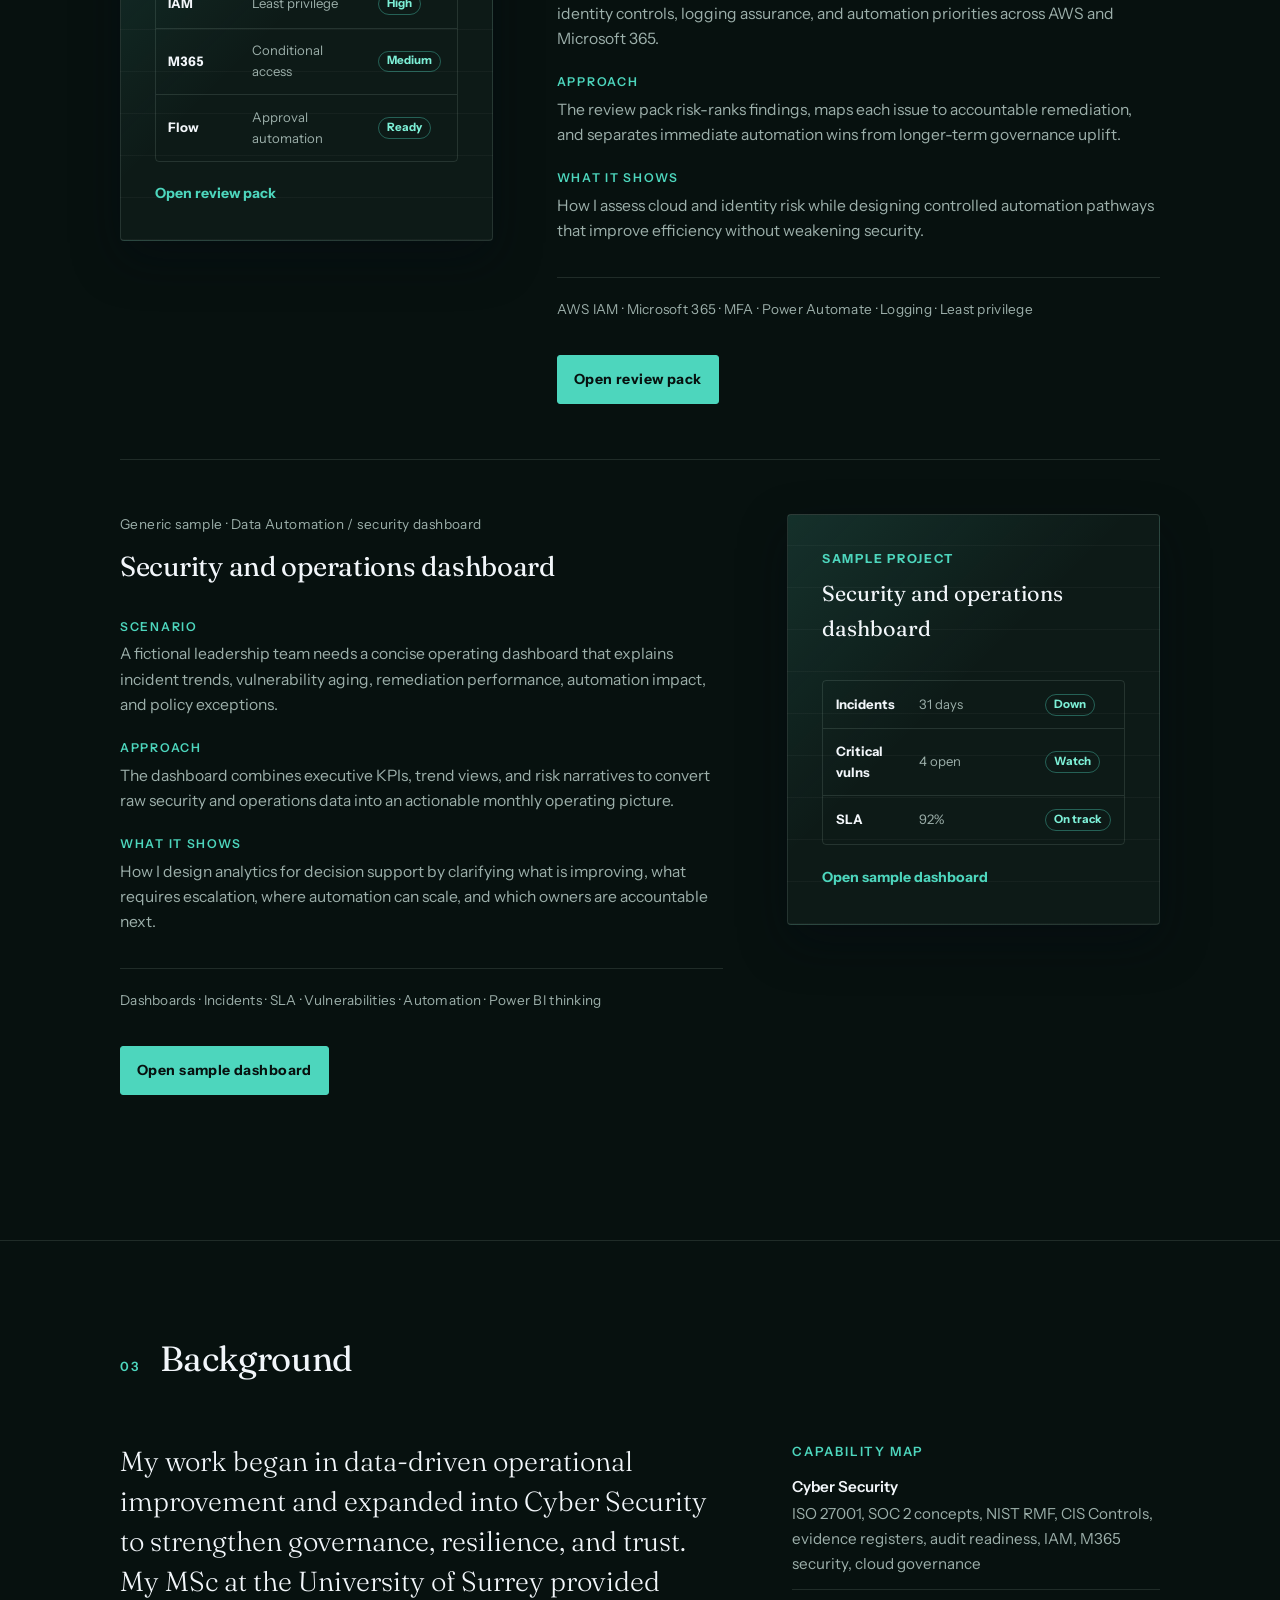
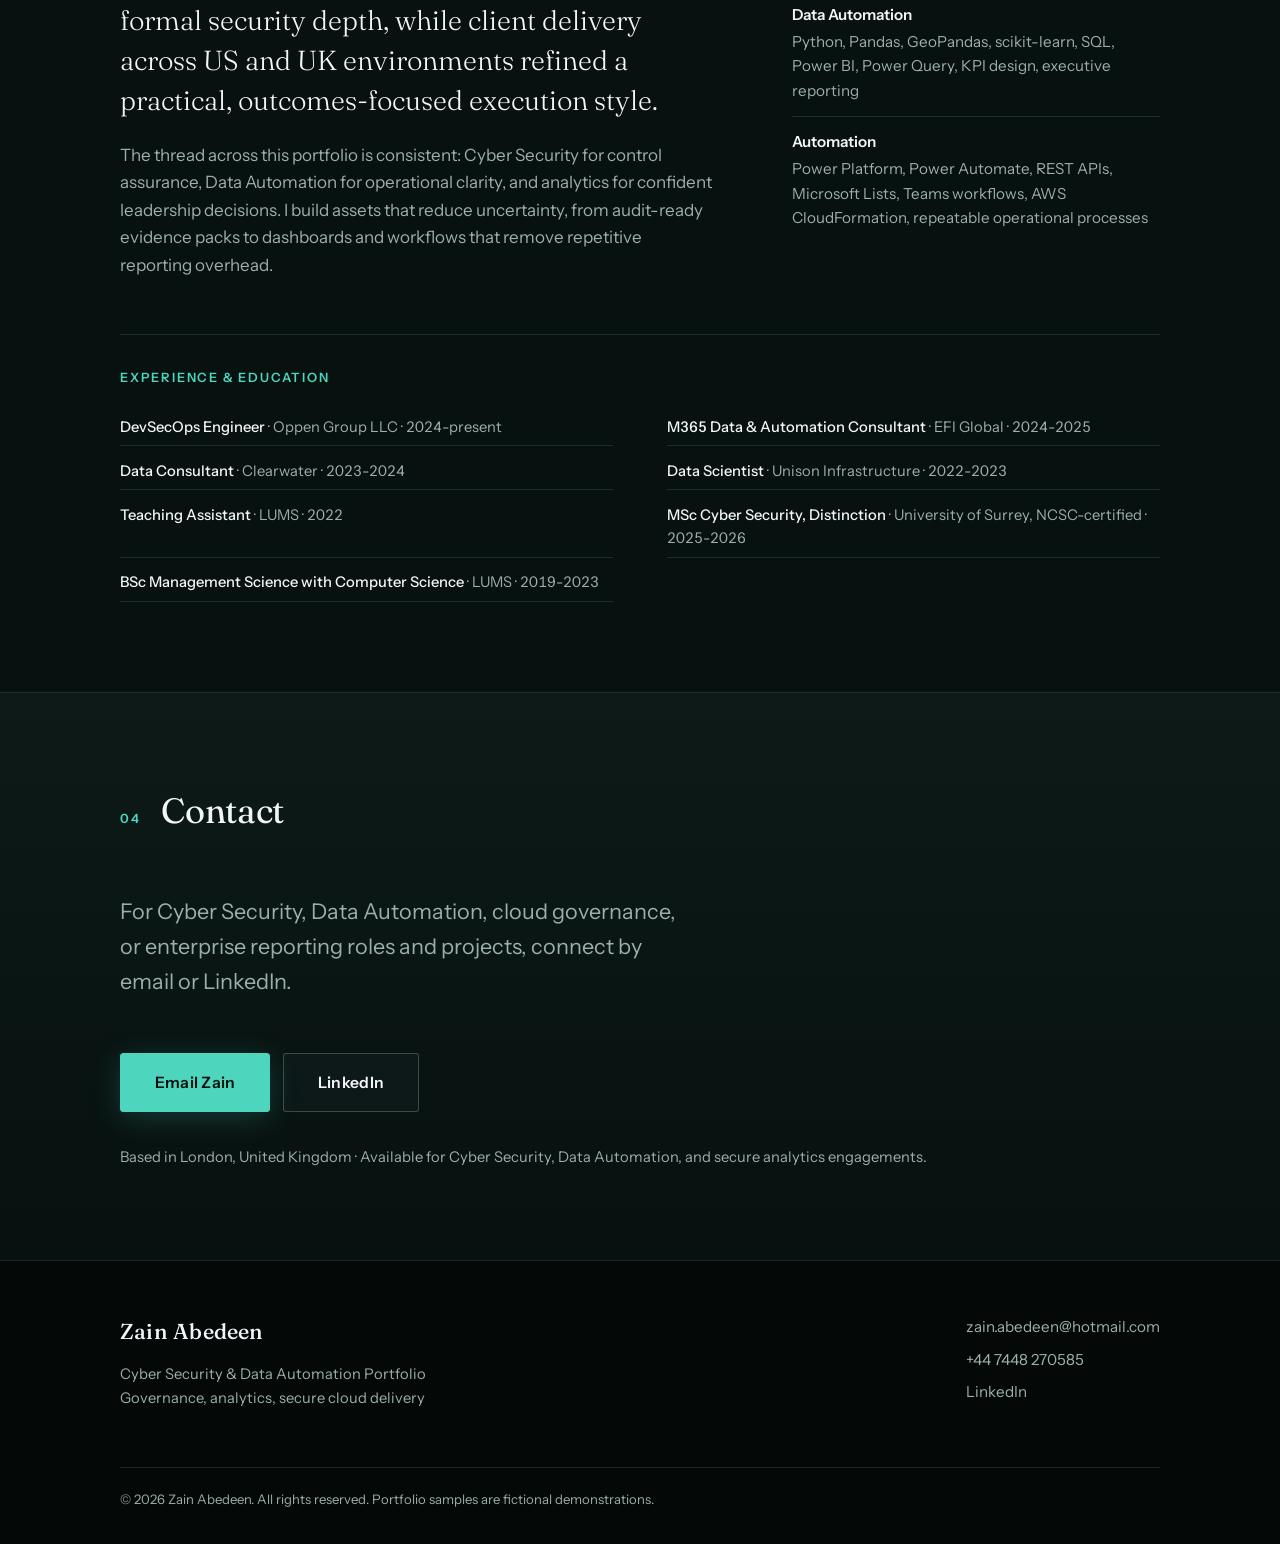
==== commit a8c33d46: "Update degree description in index.html" ====
--- a/index.html
+++ b/index.html
@@ -152,7 +152,7 @@
             <li><span>Data Scientist</span> · Unison Infrastructure <span class="muted">· 2022-2023</span></li>
             <li><span>Teaching Assistant</span> · LUMS <span class="muted">· 2022</span></li>
             <li><span>MSc Cyber Security, Distinction</span> · University of Surrey, NCSC-certified <span class="muted">· 2025-2026</span></li>
-            <li><span>BSc Management Science, CS minor</span> · LUMS <span class="muted">· 2019-2023</span></li>
+            <li><span>BSc Management Science with Computer Science</span> · LUMS <span class="muted">· 2019-2023</span></li>
           </ul>
         </div>
       </div>
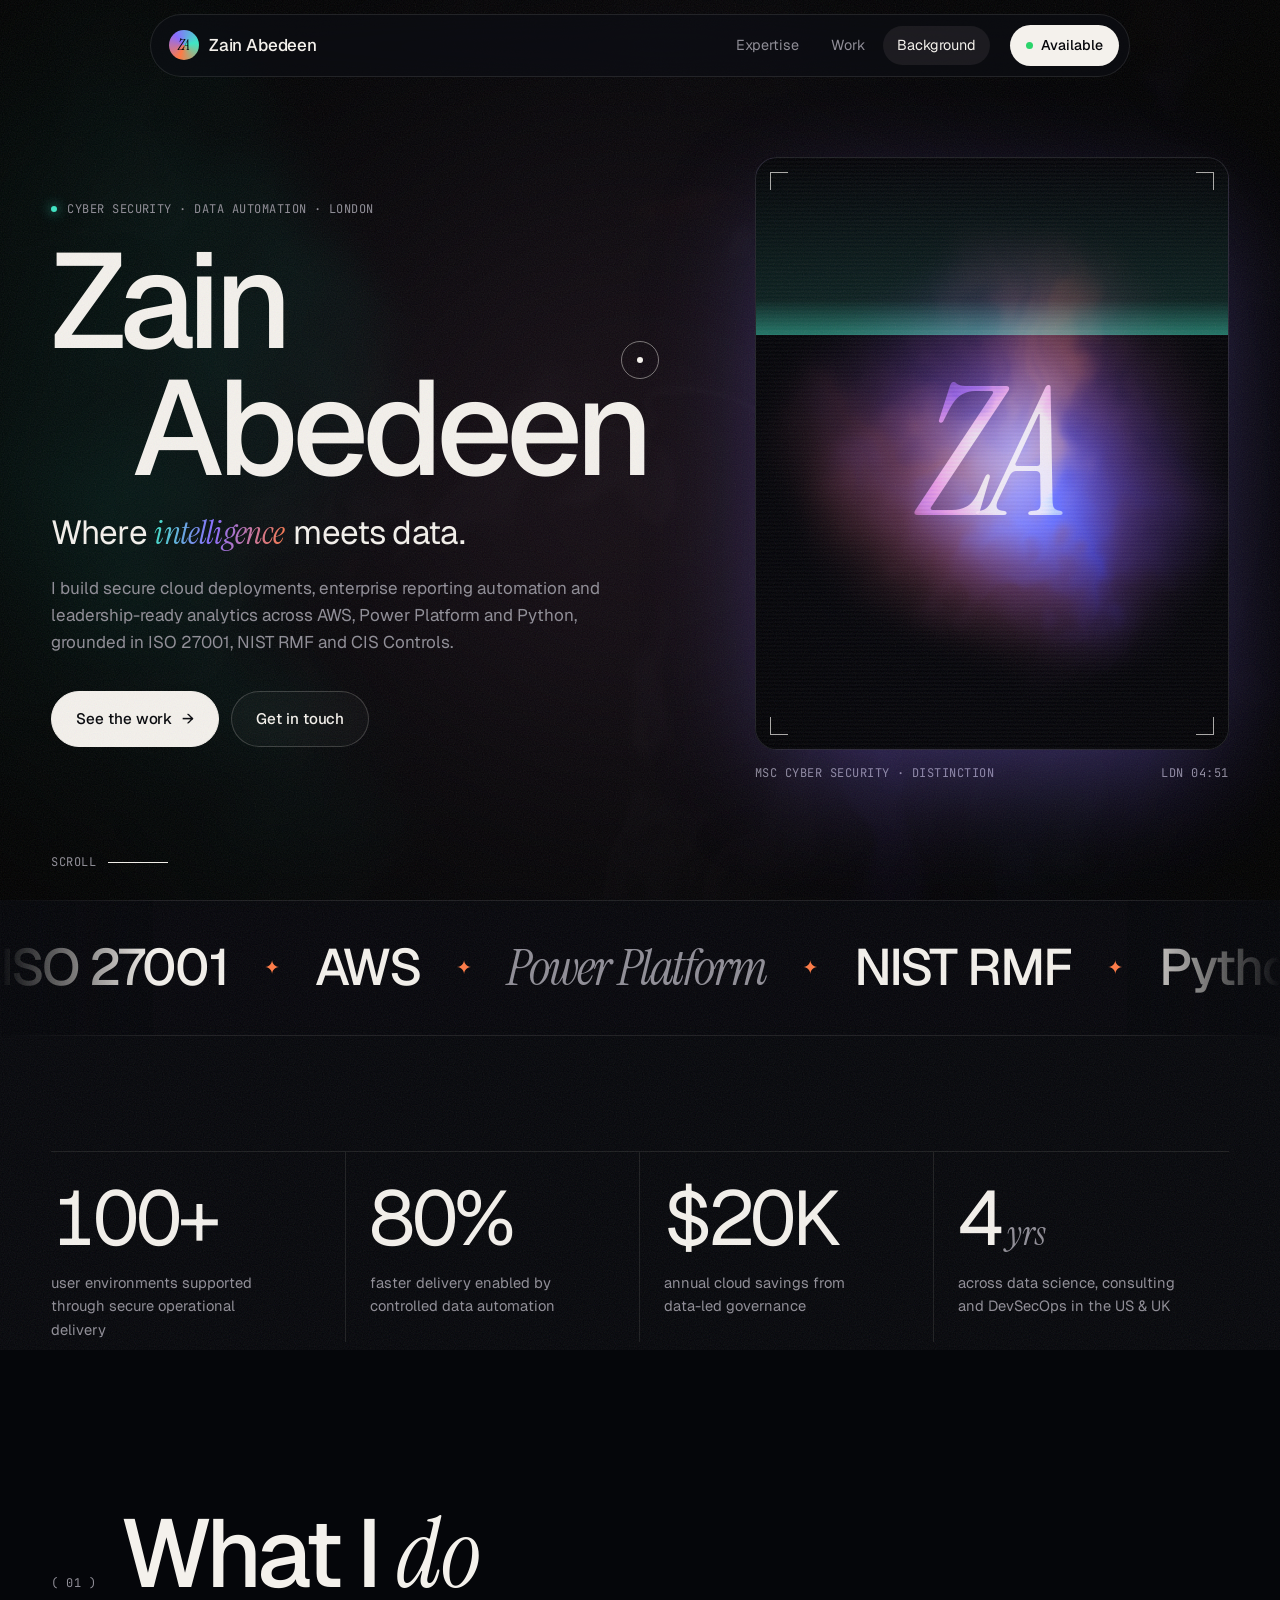
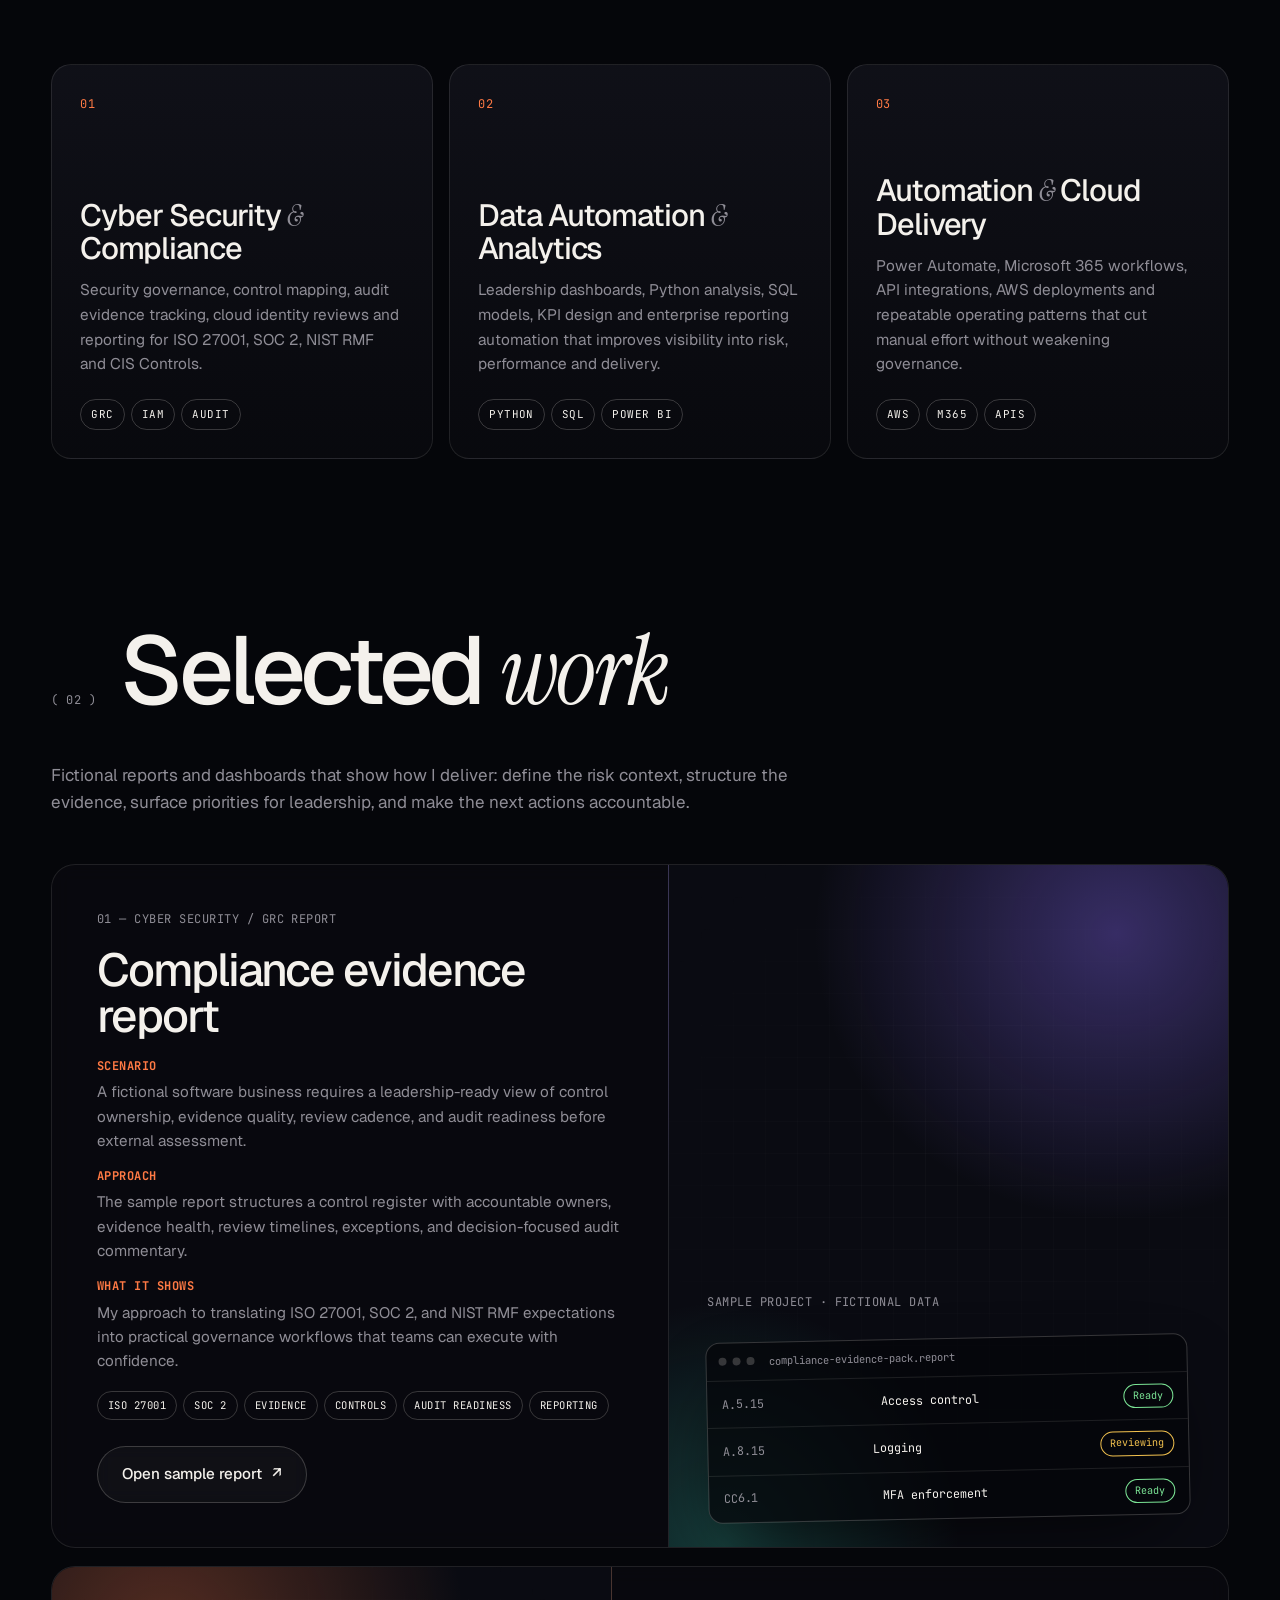
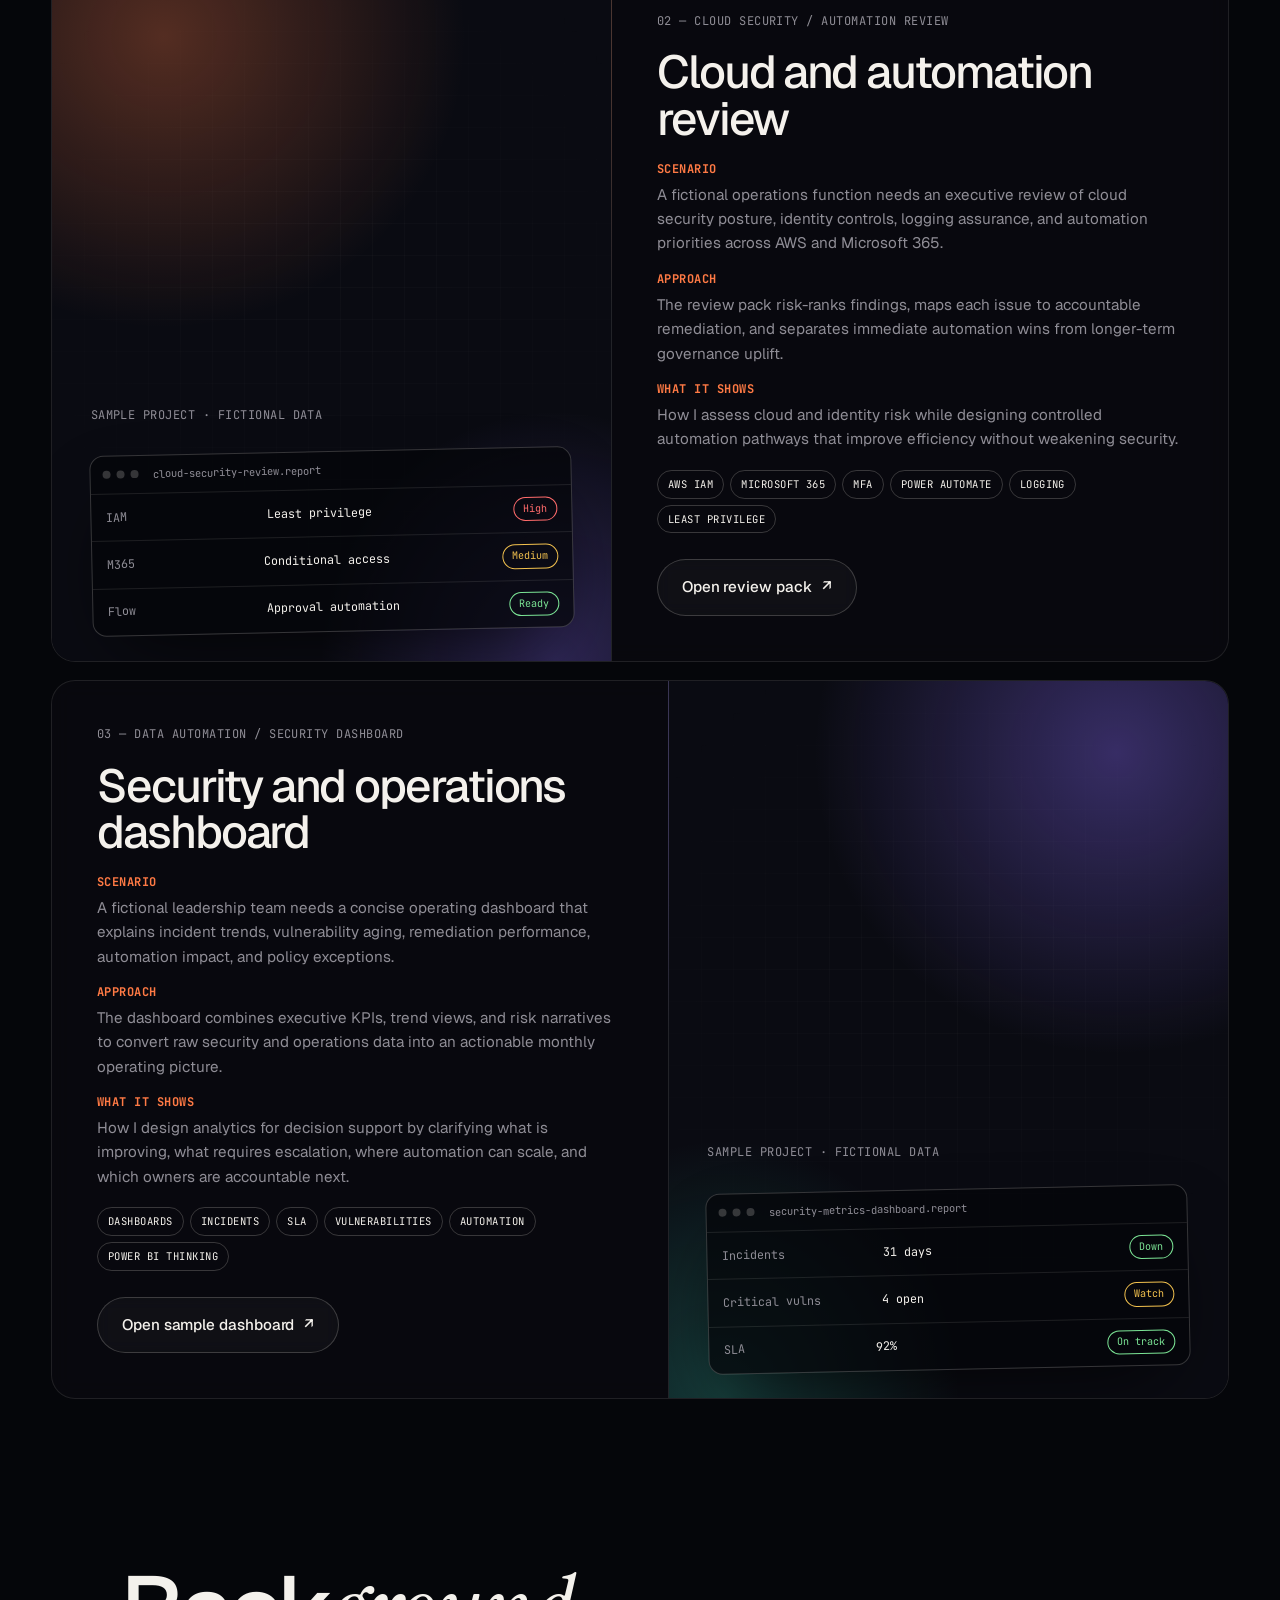
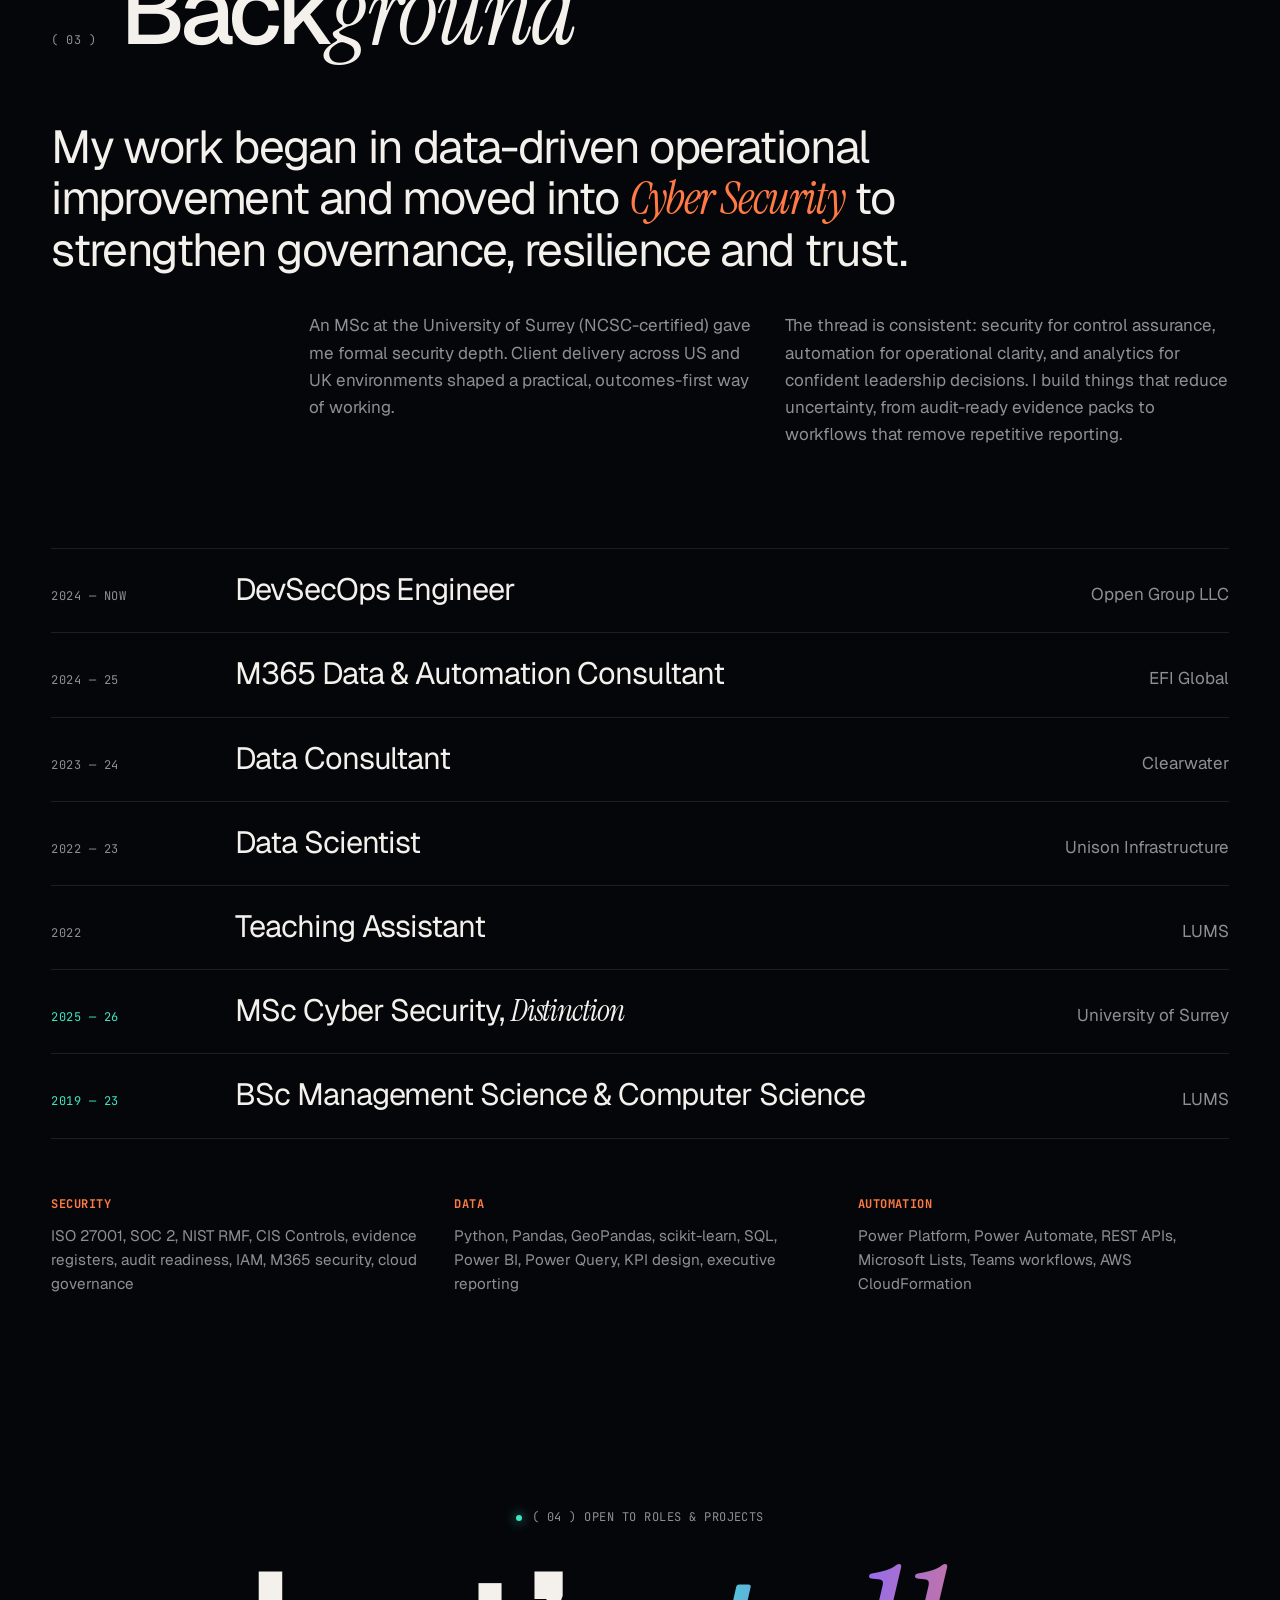
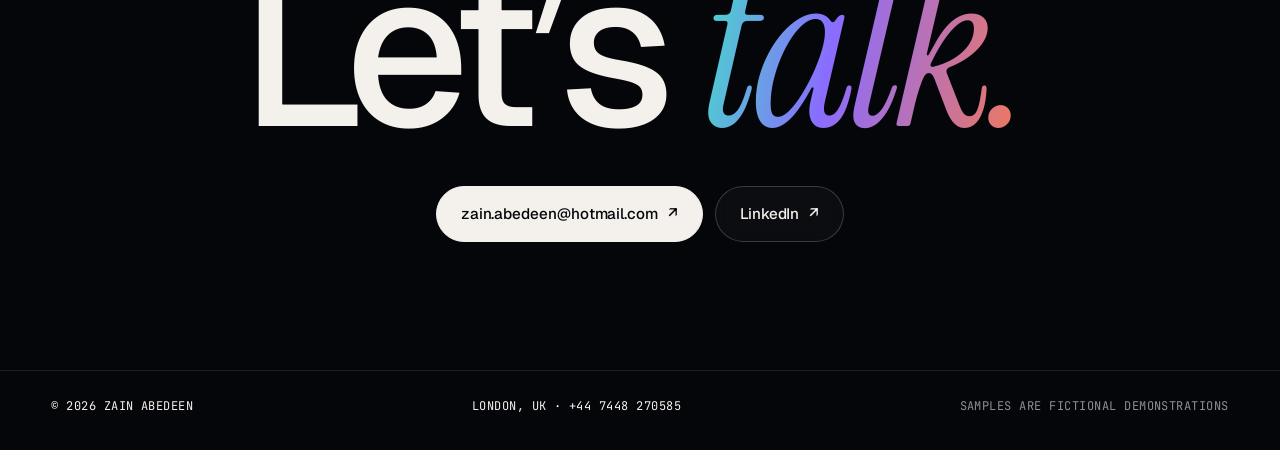
==== commit f1ab3a92: "Redesign homepage with WebGL motion shaders and portrait slot New dark editorial layout: domain-warp" ====
--- a/index.html
+++ b/index.html
@@ -3,43 +3,50 @@
 <head>
   <meta charset="UTF-8">
   <meta name="viewport" content="width=device-width, initial-scale=1.0">
-  <meta name="description" content="Zain Abedeen is a Cyber Security and Data Automation specialist delivering secure cloud deployments, enterprise reporting automation, and leadership-ready analytics across AWS, Power Platform, and Python.">
+  <meta name="description" content="Zain Abedeen is a Cyber Security and Data Automation specialist in London delivering secure cloud deployments, enterprise reporting automation, and leadership-ready analytics across AWS, Power Platform, and Python.">
+  <meta name="theme-color" content="#05060a">
+  <meta property="og:title" content="Zain Abedeen — Cyber Security &amp; Data Automation">
+  <meta property="og:description" content="Security that reads like data. Governance, automation and analytics for confident decisions.">
+  <meta property="og:image" content="https://zainabedeen.dev/assets/zain.jpg">
   <title>Zain Abedeen — Cyber Security &amp; Data Automation Specialist</title>
 
   <link rel="preconnect" href="https://fonts.googleapis.com">
   <link rel="preconnect" href="https://fonts.gstatic.com" crossorigin>
-  <link href="https://fonts.googleapis.com/css2?family=Fraunces:ital,opsz,wght@0,9..144,300;0,9..144,400;0,9..144,500;1,9..144,300;1,9..144,400&family=Instrument+Sans:ital,wght@0,400;0,500;0,600;1,400&display=swap" rel="stylesheet">
-  <link rel="stylesheet" href="styles.css">
+  <link href="https://fonts.googleapis.com/css2?family=Geist:wght@300;400;500;600&family=Instrument+Serif:ital@0;1&family=JetBrains+Mono:wght@400;500&display=swap" rel="stylesheet">
+  <link rel="stylesheet" href="site.css">
 </head>
 <body>
 
   <a href="#main-content" class="skip-link">Skip to main content</a>
 
-  <canvas id="fx-grid" aria-hidden="true"></canvas>
-  <div id="spotlight" aria-hidden="true"></div>
+  <!-- motion shader backdrop -->
+  <canvas id="bg-shader" aria-hidden="true"></canvas>
+  <div class="bg-fallback" aria-hidden="true"></div>
+  <div class="grain" aria-hidden="true"></div>
+  <div class="cursor" aria-hidden="true"><span class="cursor-dot"></span><span class="cursor-ring"></span></div>
 
   <header class="nav" id="nav">
-    <div class="container nav-inner">
-      <a href="#top" class="wordmark">Zain&nbsp;Abedeen</a>
-      <nav aria-label="Primary navigation">
-        <ul class="nav-links">
-          <li><a href="#expertise" class="nav-link" data-section="expertise">Expertise</a></li>
-          <li><a href="#samples" class="nav-link" data-section="samples">Samples</a></li>
-          <li><a href="#background" class="nav-link" data-section="background">Background</a></li>
-          <li><a href="#contact" class="nav-link nav-link-cta" data-section="contact">Contact</a></li>
-        </ul>
-      </nav>
-      <button class="menu-toggle" id="menu-toggle" aria-label="Toggle menu" aria-expanded="false" aria-controls="mobile-menu">
-        <span></span><span></span>
-      </button>
-    </div>
+    <a href="#top" class="wordmark" aria-label="Zain Abedeen, home">
+      <span class="wm-mark">ZA</span><span class="wm-text">Zain Abedeen</span>
+    </a>
+    <nav aria-label="Primary navigation">
+      <ul class="nav-links">
+        <li><a href="#expertise" class="nav-link" data-section="expertise">Expertise</a></li>
+        <li><a href="#samples" class="nav-link" data-section="samples">Work</a></li>
+        <li><a href="#background" class="nav-link" data-section="background">Background</a></li>
+      </ul>
+    </nav>
+    <a href="#contact" class="nav-cta" data-magnetic><span class="pulse"></span>Available</a>
+    <button class="menu-toggle" id="menu-toggle" aria-label="Open menu" aria-expanded="false" aria-controls="mobile-menu">
+      <span></span><span></span>
+    </button>
     <div class="nav-progress" id="scroll-progress" aria-hidden="true"></div>
   </header>
 
   <div class="mobile-menu" id="mobile-menu" aria-hidden="true">
     <ul>
       <li><a href="#expertise" class="mob-link">Expertise</a></li>
-      <li><a href="#samples" class="mob-link">Samples</a></li>
+      <li><a href="#samples" class="mob-link">Work</a></li>
       <li><a href="#background" class="mob-link">Background</a></li>
       <li><a href="#contact" class="mob-link">Contact</a></li>
     </ul>
@@ -47,149 +54,182 @@
 
   <main id="main-content">
 
+    <!-- HERO -->
     <section class="hero" id="top">
-      <div class="container">
-        <p class="eyebrow" data-rise>Cyber Security · Data Automation · Cloud Governance · London, UK</p>
-        <h1 class="hero-headline" data-rise>My work sits where<br><em><span id="rotator">security</span> meets data.</em></h1>
-        <p class="hero-lead" data-rise>A Cyber Security and Data Automation specialist with hands-on experience delivering secure cloud deployments, enterprise reporting automation, and analytical insights for senior leadership. Strong technical foundation across AWS, Power Platform, Python, and security frameworks including ISO 27001, NIST RMF, and CIS Controls.</p>
-        <p class="hero-story" data-rise>Proven in streamlining processes, strengthening data governance, and partnering with cross-functional teams to turn complex security and operational data into clear, decision-ready outcomes. The sample work below demonstrates this approach through fictional reports, dashboards, and review packs.</p>
-        <div class="hero-ctas" data-rise>
-          <a href="#samples" class="btn btn-primary" data-magnetic>Explore sample work</a>
-          <a href="#contact" class="btn btn-quiet" data-magnetic>Contact me</a>
-        </div>
-        <p class="hero-cred" data-rise>MSc Cyber Security (Distinction) · AWS · Power Platform · Python · ISO 27001 · NIST RMF · CIS Controls</p>
-      </div>
-    </section>
-
-    <section class="results" aria-label="Portfolio focus areas">
-      <div class="container">
-        <dl class="results-grid">
-          <div class="result" data-reveal>
-            <dt data-count="27001" data-prefix="ISO " data-suffix="">ISO 27001</dt>
-            <dd>framework-led governance and audit-ready control alignment</dd>
+      <div class="hero-grid">
+        <div class="hero-copy">
+          <p class="eyebrow mono" data-rise><span class="dot"></span>Cyber Security · Data Automation · London</p>
+          <h1 class="hero-title" data-rise>
+            <span class="line"><span class="split">Zain</span></span>
+            <span class="line"><span class="split">Abedeen</span></span>
+          </h1>
+          <p class="hero-tag" data-rise>Where <em><span id="rotator">security</span></em> meets data.</p>
+          <p class="hero-lead" data-rise>I build secure cloud deployments, enterprise reporting automation and leadership-ready analytics across AWS, Power Platform and Python, grounded in ISO&nbsp;27001, NIST&nbsp;RMF and CIS Controls.</p>
+          <div class="hero-ctas" data-rise>
+            <a href="#samples" class="btn btn-primary" data-magnetic><span>See the work</span><i aria-hidden="true">→</i></a>
+            <a href="#contact" class="btn btn-ghost" data-magnetic><span>Get in touch</span></a>
           </div>
-          <div class="result" data-reveal>
-            <dt data-count="100" data-suffix="+">100+</dt>
-            <dd>user environments supported through secure operational delivery</dd>
+        </div>
+
+        <figure class="portrait" data-rise data-tilt>
+          <div class="portrait-frame">
+            <canvas id="portrait-gl" aria-hidden="true"></canvas>
+            <img id="portrait-img" src="assets/zain.jpg" alt="Portrait of Zain Abedeen" width="900" height="1125" decoding="async">
+            <span class="portrait-monogram" aria-hidden="true">ZA</span>
+            <span class="corner tl" aria-hidden="true"></span><span class="corner tr" aria-hidden="true"></span>
+            <span class="corner bl" aria-hidden="true"></span><span class="corner br" aria-hidden="true"></span>
+            <span class="scanline" aria-hidden="true"></span>
           </div>
-          <div class="result" data-reveal>
-            <dt data-count="80" data-suffix="%">80%</dt>
-            <dd>faster delivery enabled by controlled data automation</dd>
-          </div>
-          <div class="result" data-reveal>
-            <dt data-count="20" data-prefix="$" data-suffix="K">$20K</dt>
-            <dd>annual cloud savings achieved through data-led governance</dd>
-          </div>
-        </dl>
-      </div>
-    </section>
-
+          <figcaption class="mono">
+            <span>MSc Cyber Security · Distinction</span>
+            <span id="clock" aria-label="Local time in London">LDN --:--</span>
+          </figcaption>
+        </figure>
+      </div>
+
+      <a href="#marquee" class="scroll-cue mono" aria-label="Scroll to content"><span>Scroll</span><i></i></a>
+    </section>
+
+    <!-- MARQUEE -->
+    <div class="marquee" id="marquee" aria-label="Core tools and frameworks">
+      <div class="marquee-track">
+        <ul>
+          <li>ISO 27001</li><li class="star" aria-hidden="true">✦</li>
+          <li>AWS</li><li class="star" aria-hidden="true">✦</li>
+          <li><em>Power Platform</em></li><li class="star" aria-hidden="true">✦</li>
+          <li>NIST RMF</li><li class="star" aria-hidden="true">✦</li>
+          <li>Python</li><li class="star" aria-hidden="true">✦</li>
+          <li><em>CIS Controls</em></li><li class="star" aria-hidden="true">✦</li>
+          <li>Power BI</li><li class="star" aria-hidden="true">✦</li>
+          <li>SOC 2</li><li class="star" aria-hidden="true">✦</li>
+          <li><em>DevSecOps</em></li><li class="star" aria-hidden="true">✦</li>
+        </ul>
+        <ul aria-hidden="true">
+          <li>ISO 27001</li><li class="star">✦</li>
+          <li>AWS</li><li class="star">✦</li>
+          <li><em>Power Platform</em></li><li class="star">✦</li>
+          <li>NIST RMF</li><li class="star">✦</li>
+          <li>Python</li><li class="star">✦</li>
+          <li><em>CIS Controls</em></li><li class="star">✦</li>
+          <li>Power BI</li><li class="star">✦</li>
+          <li>SOC 2</li><li class="star">✦</li>
+          <li><em>DevSecOps</em></li><li class="star">✦</li>
+        </ul>
+      </div>
+    </div>
+
+    <!-- STATS -->
+    <section class="stats" aria-label="Impact highlights">
+      <dl class="stats-grid">
+        <div class="stat reveal">
+          <dt><span data-count="100" data-suffix="+">100+</span></dt>
+          <dd>user environments supported through secure operational delivery</dd>
+        </div>
+        <div class="stat reveal" style="--d:.08s">
+          <dt><span data-count="80" data-suffix="%">80%</span></dt>
+          <dd>faster delivery enabled by controlled data automation</dd>
+        </div>
+        <div class="stat reveal" style="--d:.16s">
+          <dt><span data-count="20" data-prefix="$" data-suffix="K">$20K</span></dt>
+          <dd>annual cloud savings from data-led governance</dd>
+        </div>
+        <div class="stat reveal" style="--d:.24s">
+          <dt><span>4</span><small>yrs</small></dt>
+          <dd>across data science, consulting and DevSecOps in the US &amp; UK</dd>
+        </div>
+      </dl>
+    </section>
+
+    <!-- EXPERTISE -->
     <section class="section" id="expertise">
-      <div class="container">
-        <div class="section-head reveal">
-          <span class="section-no">01</span>
-          <h2 class="section-title">Expertise</h2>
-        </div>
-        <div class="services-grid">
-          <article class="service reveal" style="--d:.05s">
-            <h3>Cyber Security &amp; Compliance</h3>
-            <p>Security governance, control mapping, audit evidence tracking, cloud identity reviews, and reporting for frameworks such as ISO 27001, SOC 2, NIST RMF, and CIS Controls.</p>
-          </article>
-          <article class="service reveal" style="--d:.12s">
-            <h3>Data Automation &amp; Analytics</h3>
-            <p>Leadership dashboards, Python analysis, SQL models, KPI design, and enterprise reporting automation that improves visibility into risk, performance, and delivery outcomes.</p>
-          </article>
-          <article class="service reveal" style="--d:.19s">
-            <h3>Automation &amp; Cloud Delivery</h3>
-            <p>Power Automate, Microsoft 365 workflows, API integrations, AWS deployments, and repeatable operating patterns that reduce manual effort while maintaining governance.</p>
-          </article>
-        </div>
-      </div>
-    </section>
-
+      <header class="section-head reveal">
+        <span class="mono section-no">( 01 )</span>
+        <h2 class="section-title">What I <em>do</em></h2>
+      </header>
+      <div class="cards">
+        <article class="card reveal" data-spot>
+          <span class="mono card-no">01</span>
+          <h3>Cyber Security <em>&amp;</em> Compliance</h3>
+          <p>Security governance, control mapping, audit evidence tracking, cloud identity reviews and reporting for ISO 27001, SOC 2, NIST RMF and CIS Controls.</p>
+          <ul class="chips mono"><li>GRC</li><li>IAM</li><li>Audit</li></ul>
+        </article>
+        <article class="card reveal" style="--d:.08s" data-spot>
+          <span class="mono card-no">02</span>
+          <h3>Data Automation <em>&amp;</em> Analytics</h3>
+          <p>Leadership dashboards, Python analysis, SQL models, KPI design and enterprise reporting automation that improves visibility into risk, performance and delivery.</p>
+          <ul class="chips mono"><li>Python</li><li>SQL</li><li>Power BI</li></ul>
+        </article>
+        <article class="card reveal" style="--d:.16s" data-spot>
+          <span class="mono card-no">03</span>
+          <h3>Automation <em>&amp;</em> Cloud Delivery</h3>
+          <p>Power Automate, Microsoft 365 workflows, API integrations, AWS deployments and repeatable operating patterns that cut manual effort without weakening governance.</p>
+          <ul class="chips mono"><li>AWS</li><li>M365</li><li>APIs</li></ul>
+        </article>
+      </div>
+    </section>
+
+    <!-- WORK -->
     <section class="section" id="samples">
-      <div class="container">
-        <div class="section-head reveal">
-          <span class="section-no">02</span>
-          <h2 class="section-title">Selected Samples</h2>
-        </div>
-        <p class="work-lead reveal">Fictional HTML reports and dashboards that demonstrate my delivery approach: define the risk context, structure evidence and data, surface priorities for leadership, and clarify accountable next actions. Company names are intentionally kept generic.</p>
-        <div id="work-list">
-          <noscript><p>Portfolio samples require JavaScript to display. You can still open the sample pages directly from the repository.</p></noscript>
-        </div>
-      </div>
-    </section>
-
+      <header class="section-head reveal">
+        <span class="mono section-no">( 02 )</span>
+        <h2 class="section-title">Selected <em>work</em></h2>
+      </header>
+      <p class="section-lead reveal">Fictional reports and dashboards that show how I deliver: define the risk context, structure the evidence, surface priorities for leadership, and make the next actions accountable.</p>
+      <div id="work-list" class="work-list">
+        <noscript><p>Samples need JavaScript to display. Open them directly from the <a href="samples/compliance-evidence-pack.html">samples folder</a>.</p></noscript>
+      </div>
+    </section>
+
+    <!-- BACKGROUND -->
     <section class="section" id="background">
-      <div class="container">
-        <div class="section-head reveal">
-          <span class="section-no">03</span>
-          <h2 class="section-title">Background</h2>
-        </div>
-
-        <div class="about-grid">
-          <div class="about-bio reveal">
-            <p>My work began in data-driven operational improvement and expanded into Cyber Security to strengthen governance, resilience, and trust. My MSc at the University of Surrey provided formal security depth, while client delivery across US and UK environments refined a practical, outcomes-focused execution style.</p>
-            <p>The thread across this portfolio is consistent: Cyber Security for control assurance, Data Automation for operational clarity, and analytics for confident leadership decisions. I build assets that reduce uncertainty, from audit-ready evidence packs to dashboards and workflows that remove repetitive reporting overhead.</p>
-          </div>
-
-          <div class="about-side reveal" style="--d:.1s">
-            <div class="about-block">
-              <h4>Capability Map</h4>
-              <p><span class="cap-label">Cyber Security</span>ISO 27001, SOC 2 concepts, NIST RMF, CIS Controls, evidence registers, audit readiness, IAM, M365 security, cloud governance</p>
-              <p><span class="cap-label">Data Automation</span>Python, Pandas, GeoPandas, scikit-learn, SQL, Power BI, Power Query, KPI design, executive reporting</p>
-              <p><span class="cap-label">Automation</span>Power Platform, Power Automate, REST APIs, Microsoft Lists, Teams workflows, AWS CloudFormation, repeatable operational processes</p>
-            </div>
-          </div>
-        </div>
-
-        <div class="bg-strip reveal" style="--d:.15s">
-          <h4 class="bg-strip-title">Experience &amp; Education</h4>
-          <ul class="bg-lines">
-            <li><span>DevSecOps Engineer</span> · Oppen Group LLC <span class="muted">· 2024-present</span></li>
-            <li><span>M365 Data &amp; Automation Consultant</span> · EFI Global <span class="muted">· 2024-2025</span></li>
-            <li><span>Data Consultant</span> · Clearwater <span class="muted">· 2023-2024</span></li>
-            <li><span>Data Scientist</span> · Unison Infrastructure <span class="muted">· 2022-2023</span></li>
-            <li><span>Teaching Assistant</span> · LUMS <span class="muted">· 2022</span></li>
-            <li><span>MSc Cyber Security, Distinction</span> · University of Surrey, NCSC-certified <span class="muted">· 2025-2026</span></li>
-            <li><span>BSc Management Science with Computer Science</span> · LUMS <span class="muted">· 2019-2023</span></li>
-          </ul>
-        </div>
-      </div>
-    </section>
-
-    <section class="section section-book" id="contact">
-      <div class="container">
-        <div class="section-head reveal">
-          <span class="section-no">04</span>
-          <h2 class="section-title">Contact</h2>
-        </div>
-        <p class="book-lead reveal">For Cyber Security, Data Automation, cloud governance, or enterprise reporting roles and projects, connect by email or LinkedIn.</p>
-        <div class="contact-panel reveal" style="--d:.1s">
-          <a href="mailto:zain.abedeen@hotmail.com" class="btn btn-primary" data-magnetic>Email Zain</a>
-          <a href="https://linkedin.com/in/zainabedeen" target="_blank" rel="noreferrer" class="btn btn-quiet" data-magnetic>LinkedIn</a>
-        </div>
-        <p class="book-fallback reveal">Based in London, United Kingdom · Available for Cyber Security, Data Automation, and secure analytics engagements.</p>
+      <header class="section-head reveal">
+        <span class="mono section-no">( 03 )</span>
+        <h2 class="section-title">Back<em>ground</em></h2>
+      </header>
+
+      <div class="about">
+        <p class="about-big reveal">My work began in data-driven operational improvement and moved into <em>Cyber Security</em> to strengthen governance, resilience and trust.</p>
+        <div class="about-cols reveal" style="--d:.08s">
+          <p>An MSc at the University of Surrey (NCSC-certified) gave me formal security depth. Client delivery across US and UK environments shaped a practical, outcomes-first way of working.</p>
+          <p>The thread is consistent: security for control assurance, automation for operational clarity, and analytics for confident leadership decisions. I build things that reduce uncertainty, from audit-ready evidence packs to workflows that remove repetitive reporting.</p>
+        </div>
+      </div>
+
+      <ol class="timeline">
+        <li class="tl-row reveal"><span class="mono tl-year">2024 — now</span><span class="tl-role">DevSecOps Engineer</span><span class="tl-org">Oppen Group LLC</span></li>
+        <li class="tl-row reveal"><span class="mono tl-year">2024 — 25</span><span class="tl-role">M365 Data &amp; Automation Consultant</span><span class="tl-org">EFI Global</span></li>
+        <li class="tl-row reveal"><span class="mono tl-year">2023 — 24</span><span class="tl-role">Data Consultant</span><span class="tl-org">Clearwater</span></li>
+        <li class="tl-row reveal"><span class="mono tl-year">2022 — 23</span><span class="tl-role">Data Scientist</span><span class="tl-org">Unison Infrastructure</span></li>
+        <li class="tl-row reveal"><span class="mono tl-year">2022</span><span class="tl-role">Teaching Assistant</span><span class="tl-org">LUMS</span></li>
+        <li class="tl-row tl-edu reveal"><span class="mono tl-year">2025 — 26</span><span class="tl-role">MSc Cyber Security, <em>Distinction</em></span><span class="tl-org">University of Surrey</span></li>
+        <li class="tl-row tl-edu reveal"><span class="mono tl-year">2019 — 23</span><span class="tl-role">BSc Management Science &amp; Computer Science</span><span class="tl-org">LUMS</span></li>
+      </ol>
+
+      <div class="capmap reveal">
+        <div><h4 class="mono">Security</h4><p>ISO 27001, SOC 2, NIST RMF, CIS Controls, evidence registers, audit readiness, IAM, M365 security, cloud governance</p></div>
+        <div><h4 class="mono">Data</h4><p>Python, Pandas, GeoPandas, scikit-learn, SQL, Power BI, Power Query, KPI design, executive reporting</p></div>
+        <div><h4 class="mono">Automation</h4><p>Power Platform, Power Automate, REST APIs, Microsoft Lists, Teams workflows, AWS CloudFormation</p></div>
+      </div>
+    </section>
+
+    <!-- CONTACT -->
+    <section class="contact" id="contact">
+      <p class="mono eyebrow reveal"><span class="dot"></span>( 04 ) Open to roles &amp; projects</p>
+      <h2 class="contact-title reveal">
+        <a href="mailto:zain.abedeen@hotmail.com" class="contact-link" data-magnetic-soft>Let’s <em>talk.</em></a>
+      </h2>
+      <div class="contact-row reveal">
+        <a href="mailto:zain.abedeen@hotmail.com" class="btn btn-primary" data-magnetic><span>zain.abedeen@hotmail.com</span><i aria-hidden="true">↗</i></a>
+        <a href="https://linkedin.com/in/zainabedeen" target="_blank" rel="noreferrer" class="btn btn-ghost" data-magnetic><span>LinkedIn</span><i aria-hidden="true">↗</i></a>
       </div>
     </section>
 
   </main>
 
   <footer class="footer">
-    <div class="container">
-      <div class="footer-grid">
-        <div class="footer-col">
-          <p class="wordmark">Zain Abedeen</p>
-          <p class="muted">Cyber Security &amp; Data Automation Portfolio<br>Governance, analytics, secure cloud delivery</p>
-        </div>
-        <div class="footer-col">
-          <a href="mailto:zain.abedeen@hotmail.com">zain.abedeen@hotmail.com</a>
-          <a href="tel:+447448270585">+44 7448 270585</a>
-          <a href="https://linkedin.com/in/zainabedeen" target="_blank" rel="noreferrer">LinkedIn</a>
-        </div>
-      </div>
-      <p class="footer-copy">© <span id="year"></span> Zain Abedeen. All rights reserved. Portfolio samples are fictional demonstrations.</p>
-    </div>
+    <span class="mono">© <span id="year"></span> Zain Abedeen</span>
+    <span class="mono">London, UK · <a href="tel:+447448270585">+44 7448 270585</a></span>
+    <span class="mono muted">Samples are fictional demonstrations</span>
   </footer>
 
   <script src="portfolio.js"></script>
--- a/site.css
+++ b/site.css
@@ -0,0 +1,458 @@
+/* ============================================================
+   Zain Abedeen — portfolio (homepage)
+   Ink ground, live WebGL shader, warm-white type, ember + teal.
+   Display: Instrument Serif · Body: Geist · Labels: JetBrains Mono
+   (samples/ pages keep using styles.css)
+   ============================================================ */
+
+:root {
+  --ink: #05060a;
+  --ink-2: #0b0c12;
+  --glass: rgba(14, 15, 22, 0.55);
+  --line: rgba(244, 241, 236, 0.1);
+  --line-2: rgba(244, 241, 236, 0.2);
+  --text: #f4f1ec;
+  --muted: #8f8d96;
+  --ember: #ff7a45;
+  --teal: #3ee6c4;
+  --violet: #8a6cff;
+  --ok: #7be495;
+  --warn: #f2c14e;
+  --bad: #ff6b6b;
+
+  --serif: "Instrument Serif", "Times New Roman", serif;
+  --sans: "Geist", ui-sans-serif, system-ui, -apple-system, sans-serif;
+  --mono: "JetBrains Mono", ui-monospace, SFMono-Regular, monospace;
+
+  --gutter: clamp(16px, 4vw, 56px);
+  --max: 1360px;
+  --ease: cubic-bezier(0.22, 1, 0.36, 1);
+  --ease-io: cubic-bezier(0.65, 0, 0.35, 1);
+}
+
+*, *::before, *::after { margin: 0; padding: 0; box-sizing: border-box; }
+html { scroll-behavior: smooth; scroll-padding-top: 90px; }
+body {
+  background: var(--ink);
+  color: var(--text);
+  font-family: var(--sans);
+  font-size: 1.0625rem;
+  line-height: 1.6;
+  -webkit-font-smoothing: antialiased;
+  overflow-x: hidden;
+}
+img { display: block; max-width: 100%; }
+a { color: inherit; text-decoration: none; }
+ul, ol { list-style: none; }
+em { font-family: var(--serif); font-style: italic; font-weight: 400; }
+.mono { font-family: var(--mono); font-size: 0.75rem; letter-spacing: 0.04em; text-transform: uppercase; }
+.muted { color: var(--muted); }
+::selection { background: var(--ember); color: var(--ink); }
+
+.skip-link {
+  position: fixed; left: 16px; top: -60px; z-index: 200;
+  background: var(--text); color: var(--ink); padding: 10px 16px; border-radius: 8px;
+}
+.skip-link:focus { top: 16px; }
+:focus-visible { outline: 2px solid var(--teal); outline-offset: 3px; border-radius: 4px; }
+
+/* ---------- backdrop: shader, fallback, grain ---------- */
+#bg-shader, .bg-fallback {
+  position: fixed; inset: 0; width: 100%; height: 100%;
+  z-index: -2; pointer-events: none;
+}
+.bg-fallback {
+  z-index: -3;
+  background:
+    radial-gradient(60% 50% at 75% 20%, rgba(138, 108, 255, 0.28), transparent 70%),
+    radial-gradient(50% 45% at 15% 85%, rgba(62, 230, 196, 0.18), transparent 70%),
+    radial-gradient(40% 35% at 85% 85%, rgba(255, 122, 69, 0.18), transparent 70%),
+    var(--ink);
+}
+.grain {
+  position: fixed; inset: -50%; z-index: 90; pointer-events: none; opacity: 0.09;
+  background-image: url("data:image/svg+xml,%3Csvg xmlns='http://www.w3.org/2000/svg' width='160' height='160'%3E%3Cfilter id='n'%3E%3CfeTurbulence type='fractalNoise' baseFrequency='.85' numOctaves='3' stitchTiles='stitch'/%3E%3C/filter%3E%3Crect width='100%25' height='100%25' filter='url(%23n)'/%3E%3C/svg%3E");
+  animation: grain 0.9s steps(6) infinite;
+}
+@keyframes grain {
+  0% { transform: translate(0, 0); } 20% { transform: translate(-4%, 3%); }
+  40% { transform: translate(3%, -5%); } 60% { transform: translate(-6%, -2%); }
+  80% { transform: translate(5%, 4%); } 100% { transform: translate(0, 0); }
+}
+
+/* ---------- cursor ---------- */
+.cursor { position: fixed; inset: 0; pointer-events: none; z-index: 150; }
+.cursor-dot, .cursor-ring {
+  position: absolute; left: 0; top: 0; border-radius: 50%;
+  transform: translate3d(-100px, -100px, 0); will-change: transform;
+}
+.cursor-dot { width: 6px; height: 6px; margin: -3px 0 0 -3px; background: var(--text); mix-blend-mode: difference; }
+.cursor-ring {
+  width: 38px; height: 38px; margin: -19px 0 0 -19px;
+  border: 1px solid rgba(244, 241, 236, 0.45);
+  transition: width .35s var(--ease), height .35s var(--ease), margin .35s var(--ease), background .35s, border-color .35s;
+}
+.cursor.is-hover .cursor-ring {
+  width: 72px; height: 72px; margin: -36px 0 0 -36px;
+  background: rgba(244, 241, 236, 0.08); border-color: transparent;
+  backdrop-filter: invert(1) hue-rotate(180deg);
+}
+@media (hover: none), (pointer: coarse) { .cursor { display: none; } }
+@media (hover: hover) and (pointer: fine) { body.has-cursor, body.has-cursor a, body.has-cursor button { cursor: none; } }
+
+/* ---------- nav ---------- */
+.nav {
+  position: fixed; top: 14px; left: 50%; z-index: 100;
+  transform: translateX(-50%);
+  width: min(calc(100% - 2 * 16px), 980px);
+  display: flex; align-items: center; gap: 20px;
+  padding: 10px 10px 10px 18px;
+  background: var(--glass);
+  border: 1px solid var(--line);
+  border-radius: 999px;
+  backdrop-filter: blur(18px) saturate(140%);
+  -webkit-backdrop-filter: blur(18px) saturate(140%);
+  overflow: hidden;
+}
+.wordmark { display: flex; align-items: center; gap: 10px; font-weight: 500; letter-spacing: -0.01em; }
+.wm-mark {
+  display: grid; place-items: center; width: 30px; height: 30px; border-radius: 50%;
+  font-family: var(--serif); font-style: italic; font-size: 0.95rem;
+  background: conic-gradient(from 200deg, var(--ember), var(--violet), var(--teal), var(--ember));
+  color: var(--ink);
+}
+.nav nav { margin-left: auto; }
+.nav-links { display: flex; gap: 4px; }
+.nav-link {
+  display: block; padding: 8px 14px; border-radius: 999px;
+  font-size: 0.9rem; color: var(--muted); transition: color .25s, background .25s;
+}
+.nav-link:hover, .nav-link.active { color: var(--text); background: rgba(244, 241, 236, 0.07); }
+.nav-cta {
+  display: inline-flex; align-items: center; gap: 8px;
+  padding: 9px 16px; border-radius: 999px;
+  background: var(--text); color: var(--ink); font-size: 0.88rem; font-weight: 500;
+}
+.pulse { width: 7px; height: 7px; border-radius: 50%; background: #2bd46b; box-shadow: 0 0 0 0 rgba(43, 212, 107, .6); animation: pulse 2s infinite; }
+@keyframes pulse { 70% { box-shadow: 0 0 0 8px rgba(43, 212, 107, 0); } 100% { box-shadow: 0 0 0 0 rgba(43, 212, 107, 0); } }
+.nav-progress {
+  position: absolute; left: 0; bottom: 0; height: 1px; width: 0;
+  background: linear-gradient(90deg, var(--teal), var(--violet), var(--ember));
+}
+.menu-toggle { display: none; }
+
+.mobile-menu {
+  position: fixed; inset: 0; z-index: 95; display: grid; place-items: center;
+  background: rgba(5, 6, 10, 0.92); backdrop-filter: blur(20px);
+  opacity: 0; visibility: hidden; transition: opacity .4s var(--ease), visibility .4s;
+}
+.mobile-menu.open { opacity: 1; visibility: visible; }
+.mobile-menu ul { text-align: center; }
+.mob-link { display: block; font-family: var(--serif); font-size: clamp(2.6rem, 12vw, 4rem); line-height: 1.15; }
+.mob-link:hover { font-style: italic; color: var(--ember); }
+
+@media (max-width: 760px) {
+  .nav { gap: 10px; padding: 8px 8px 8px 12px; }
+  .nav nav, .nav-cta { display: none; }
+  .wm-text { font-size: 0.95rem; }
+  .menu-toggle {
+    display: grid; place-content: center; gap: 6px; margin-left: auto;
+    width: 42px; height: 42px; border-radius: 50%;
+    background: var(--text); border: 0; cursor: pointer;
+  }
+  .menu-toggle span { display: block; width: 16px; height: 1.5px; background: var(--ink); transition: transform .3s var(--ease); }
+  .menu-toggle[aria-expanded="true"] span:first-child { transform: translateY(3.75px) rotate(45deg); }
+  .menu-toggle[aria-expanded="true"] span:last-child { transform: translateY(-3.75px) rotate(-45deg); }
+}
+
+/* ---------- buttons ---------- */
+.btn {
+  position: relative; display: inline-flex; align-items: center; gap: 10px;
+  padding: 15px 24px; border-radius: 999px; overflow: hidden; isolation: isolate;
+  font-size: 0.95rem; font-weight: 500; letter-spacing: -0.005em;
+  border: 1px solid var(--line-2);
+  transition: color .4s var(--ease), border-color .4s;
+}
+.btn i { font-style: normal; transition: transform .4s var(--ease); }
+.btn:hover i { transform: translateX(4px); }
+.btn::before {
+  content: ""; position: absolute; inset: 0; z-index: -1; border-radius: inherit;
+  transform: translateY(101%); transition: transform .5s var(--ease);
+}
+.btn:hover::before { transform: none; }
+.btn-primary { background: var(--text); color: var(--ink); border-color: var(--text); }
+.btn-primary::before { background: var(--ember); }
+.btn-ghost { background: rgba(244, 241, 236, 0.03); backdrop-filter: blur(8px); }
+.btn-ghost::before { background: var(--text); }
+.btn-ghost:hover { color: var(--ink); }
+
+/* ---------- hero ---------- */
+.hero {
+  position: relative; min-height: 100svh;
+  display: flex; flex-direction: column; justify-content: center;
+  padding: 130px var(--gutter) 90px;
+  max-width: var(--max); margin: 0 auto;
+}
+.hero-grid { display: grid; grid-template-columns: 1.35fr 1fr; gap: clamp(32px, 5vw, 80px); align-items: center; }
+.eyebrow { display: inline-flex; align-items: center; gap: 10px; color: var(--muted); }
+.eyebrow .dot { width: 6px; height: 6px; border-radius: 50%; background: var(--teal); box-shadow: 0 0 12px var(--teal); }
+.hero-title {
+  margin: 22px 0 18px;
+  font-family: var(--sans); font-weight: 500;
+  font-size: clamp(3.4rem, 10.5vw, 9.6rem);
+  line-height: 0.88; letter-spacing: -0.055em;
+}
+.hero-title .line { display: block; overflow: hidden; padding-bottom: 0.06em; }
+.hero-title .line:nth-child(2) { padding-left: 0.6em; }
+.split { display: inline-block; }
+.split .ch { display: inline-block; will-change: transform; }
+.hero-tag { font-size: clamp(1.4rem, 2.6vw, 2.2rem); letter-spacing: -0.02em; line-height: 1.2; }
+.hero-tag em {
+  display: inline-block;
+  background: linear-gradient(100deg, var(--teal), var(--violet) 45%, var(--ember));
+  -webkit-background-clip: text; background-clip: text; color: transparent;
+  padding-right: 0.08em;
+}
+#rotator { display: inline-block; transition: opacity .32s var(--ease), transform .32s var(--ease), filter .32s; }
+.hero-lead { max-width: 34em; margin-top: 22px; color: var(--muted); }
+.hero-ctas { display: flex; flex-wrap: wrap; gap: 12px; margin-top: 34px; }
+
+.portrait { position: relative; perspective: 900px; }
+.portrait-frame {
+  position: relative; aspect-ratio: 4 / 5; border-radius: 22px; overflow: hidden;
+  background: radial-gradient(120% 90% at 30% 20%, #1b1530, #07080d 70%);
+  border: 1px solid var(--line);
+  box-shadow: 0 40px 120px -30px rgba(138, 108, 255, 0.45), 0 0 0 1px rgba(255,255,255,.02) inset;
+  transform-style: preserve-3d; transition: transform .6s var(--ease);
+}
+#portrait-gl, #portrait-img { position: absolute; inset: 0; width: 100%; height: 100%; object-fit: cover; }
+#portrait-img { filter: grayscale(.35) contrast(1.05); }
+.portrait.gl-on #portrait-img { opacity: 0; }
+.portrait-monogram {
+  position: absolute; inset: 0; display: none; place-items: center;
+  font-family: var(--serif); font-style: italic; font-size: clamp(5rem, 14vw, 11rem);
+  color: rgba(244, 241, 236, 0.9); mix-blend-mode: overlay; letter-spacing: -0.04em;
+}
+.portrait.no-photo .portrait-monogram { display: grid; }
+.portrait.no-photo #portrait-img { display: none; }
+.corner { position: absolute; width: 18px; height: 18px; border-color: rgba(244, 241, 236, 0.7); border-style: solid; border-width: 0; z-index: 2; }
+.corner.tl { top: 14px; left: 14px; border-top-width: 1px; border-left-width: 1px; }
+.corner.tr { top: 14px; right: 14px; border-top-width: 1px; border-right-width: 1px; }
+.corner.bl { bottom: 14px; left: 14px; border-bottom-width: 1px; border-left-width: 1px; }
+.corner.br { bottom: 14px; right: 14px; border-bottom-width: 1px; border-right-width: 1px; }
+.scanline {
+  position: absolute; left: 0; right: 0; top: 0; height: 30%; z-index: 2; pointer-events: none;
+  background: linear-gradient(180deg, transparent, rgba(62, 230, 196, 0.12) 80%, rgba(62, 230, 196, 0.5) 100%);
+  mix-blend-mode: screen; animation: scan 5.5s var(--ease-io) infinite;
+}
+@keyframes scan { 0% { transform: translateY(-100%); } 60%, 100% { transform: translateY(340%); } }
+.portrait figcaption { display: flex; justify-content: space-between; gap: 12px; margin-top: 14px; color: var(--muted); }
+
+.scroll-cue {
+  position: absolute; left: var(--gutter); bottom: 28px;
+  display: inline-flex; align-items: center; gap: 12px; color: var(--muted);
+}
+.scroll-cue i { position: relative; width: 60px; height: 1px; background: var(--line-2); overflow: hidden; }
+.scroll-cue i::after { content: ""; position: absolute; inset: 0; background: var(--text); animation: cue 2.2s var(--ease-io) infinite; }
+@keyframes cue { 0% { transform: translateX(-100%); } 100% { transform: translateX(100%); } }
+
+@media (max-width: 900px) {
+  .hero { padding-top: 110px; }
+  .hero-grid { grid-template-columns: 1fr; }
+  .portrait { max-width: min(420px, 78vw); width: 100%; order: -1; justify-self: start; }
+  .portrait-frame { aspect-ratio: 1 / 1; }
+  .scroll-cue { display: none; }
+}
+
+/* ---------- marquee ---------- */
+.marquee {
+  position: relative; overflow: hidden; padding: 26px 0;
+  border-block: 1px solid var(--line);
+  background: rgba(5, 6, 10, 0.4); backdrop-filter: blur(6px);
+  -webkit-mask-image: linear-gradient(90deg, transparent, #000 12%, #000 88%, transparent);
+  mask-image: linear-gradient(90deg, transparent, #000 12%, #000 88%, transparent);
+}
+.marquee-track { display: flex; width: max-content; animation: marquee 38s linear infinite; }
+.marquee:hover .marquee-track { animation-play-state: paused; }
+.marquee ul { display: flex; align-items: center; gap: 36px; padding-right: 36px; }
+.marquee li { font-size: clamp(1.8rem, 4vw, 3.4rem); letter-spacing: -0.035em; white-space: nowrap; font-weight: 500; }
+.marquee li em { font-weight: 400; color: var(--muted); }
+.marquee .star { font-size: 1.2rem; color: var(--ember); }
+@keyframes marquee { to { transform: translateX(-50%); } }
+
+/* ---------- stats ---------- */
+.stats { max-width: var(--max); margin: 0 auto; padding: clamp(60px, 9vw, 120px) var(--gutter) 0; }
+.stats-grid { display: grid; grid-template-columns: repeat(4, 1fr); border-top: 1px solid var(--line); }
+.stat { padding: 28px 24px 0 0; border-right: 1px solid var(--line); }
+.stat:not(:first-child) { padding-left: 24px; }
+.stat:last-child { border-right: 0; }
+.stat dt { font-size: clamp(2.8rem, 6vw, 5rem); font-weight: 400; letter-spacing: -0.05em; line-height: 1; font-variant-numeric: tabular-nums; }
+.stat dt small { font-family: var(--serif); font-style: italic; font-size: 0.45em; color: var(--muted); margin-left: 6px; letter-spacing: 0; }
+.stat dd { margin-top: 14px; color: var(--muted); font-size: 0.92rem; max-width: 22ch; }
+@media (max-width: 860px) {
+  .stats-grid { grid-template-columns: 1fr 1fr; }
+  .stat { padding: 24px 16px 28px 0 !important; border-right: 0; border-bottom: 1px solid var(--line); }
+  .stat:nth-child(odd) { border-right: 1px solid var(--line); }
+  .stat:nth-child(even) { padding-left: 16px !important; }
+}
+
+/* ---------- sections ---------- */
+.section { max-width: var(--max); margin: 0 auto; padding: clamp(90px, 13vw, 170px) var(--gutter) 0; }
+.section-head { display: flex; align-items: baseline; gap: 24px; margin-bottom: clamp(36px, 5vw, 64px); }
+.section-no { color: var(--muted); flex-shrink: 0; }
+.section-title { font-size: clamp(2.8rem, 7.5vw, 6.6rem); font-weight: 500; letter-spacing: -0.05em; line-height: 0.95; }
+.section-title em { letter-spacing: -0.02em; }
+.section-lead { max-width: 44em; color: var(--muted); margin: -20px 0 48px; }
+@media (max-width: 600px) { .section-head { flex-direction: column; gap: 10px; } }
+
+/* ---------- expertise cards ---------- */
+.cards { display: grid; grid-template-columns: repeat(3, 1fr); gap: 16px; }
+.card {
+  position: relative; padding: 30px 28px 28px; border-radius: 20px; overflow: hidden;
+  background: linear-gradient(180deg, rgba(20, 21, 30, 0.72), rgba(10, 11, 16, 0.72));
+  border: 1px solid var(--line);
+  backdrop-filter: blur(10px);
+  min-height: 360px; display: flex; flex-direction: column;
+  transition: transform .5s var(--ease), border-color .4s;
+}
+.card::before {
+  content: ""; position: absolute; inset: 0; pointer-events: none; opacity: 0; transition: opacity .4s;
+  background: radial-gradient(380px circle at var(--mx, 50%) var(--my, 50%), rgba(255, 122, 69, 0.16), transparent 60%);
+}
+.card::after {
+  content: ""; position: absolute; inset: 0; padding: 1px; border-radius: inherit; pointer-events: none; opacity: 0; transition: opacity .4s;
+  background: radial-gradient(260px circle at var(--mx, 50%) var(--my, 50%), rgba(244, 241, 236, 0.6), transparent 60%);
+  -webkit-mask: linear-gradient(#000 0 0) content-box, linear-gradient(#000 0 0);
+  -webkit-mask-composite: xor; mask-composite: exclude;
+}
+.card:hover { transform: translateY(-6px); }
+.card:hover::before, .card:hover::after { opacity: 1; }
+.card-no { color: var(--ember); }
+.card h3 { margin-top: auto; padding-top: 60px; font-size: clamp(1.6rem, 2.4vw, 2.1rem); font-weight: 500; letter-spacing: -0.035em; line-height: 1.05; }
+.card h3 em { color: var(--muted); }
+.card p { margin-top: 14px; color: var(--muted); font-size: 0.96rem; }
+.chips { display: flex; flex-wrap: wrap; gap: 6px; margin-top: 22px; }
+.chips li { padding: 6px 10px; border: 1px solid var(--line-2); border-radius: 999px; font-size: 0.68rem; color: var(--text); }
+@media (max-width: 960px) { .cards { grid-template-columns: 1fr; } .card { min-height: 0; } .card h3 { padding-top: 40px; } }
+
+/* ---------- work ---------- */
+.work-list { display: grid; gap: 18px; }
+.case {
+  display: grid; grid-template-columns: 1.1fr 1fr; gap: 0;
+  border: 1px solid var(--line); border-radius: 24px; overflow: hidden;
+  background: rgba(10, 11, 16, 0.7); backdrop-filter: blur(10px);
+  transition: border-color .4s;
+}
+.case:hover { border-color: var(--line-2); }
+.case-body { padding: clamp(26px, 3.5vw, 48px); display: flex; flex-direction: column; gap: 18px; }
+.case-meta { color: var(--muted); }
+.case-title { font-size: clamp(2rem, 3.6vw, 3.2rem); font-weight: 500; letter-spacing: -0.045em; line-height: 1; }
+.case-blocks { display: grid; gap: 14px; }
+.case-block h4 { color: var(--ember); margin-bottom: 4px; }
+.case-block p { color: var(--muted); font-size: 0.95rem; }
+.case-tags { display: flex; flex-wrap: wrap; gap: 6px; }
+.case-tags li { padding: 5px 10px; border: 1px solid var(--line-2); border-radius: 999px; font-size: 0.66rem; }
+.case-body .btn { align-self: flex-start; margin-top: 8px; }
+
+.case-media {
+  position: relative; padding: clamp(24px, 3vw, 40px); display: flex; flex-direction: column; justify-content: flex-end; gap: 16px;
+  background:
+    radial-gradient(90% 70% at 80% 10%, rgba(138, 108, 255, 0.35), transparent 60%),
+    radial-gradient(70% 60% at 10% 100%, rgba(62, 230, 196, 0.22), transparent 60%),
+    #0a0b12;
+  border-left: 1px solid var(--line); min-height: 340px; overflow: hidden;
+}
+.case-flip .case-media { background:
+    radial-gradient(90% 70% at 20% 10%, rgba(255, 122, 69, 0.3), transparent 60%),
+    radial-gradient(70% 60% at 90% 100%, rgba(138, 108, 255, 0.28), transparent 60%),
+    #0a0b12; }
+.case-media::before {
+  content: ""; position: absolute; inset: 0; opacity: .25; pointer-events: none;
+  background-image: linear-gradient(var(--line) 1px, transparent 1px), linear-gradient(90deg, var(--line) 1px, transparent 1px);
+  background-size: 32px 32px;
+  -webkit-mask-image: radial-gradient(circle at 50% 40%, #000, transparent 75%);
+  mask-image: radial-gradient(circle at 50% 40%, #000, transparent 75%);
+}
+.case-kicker { position: relative; color: var(--muted); }
+.term {
+  position: relative; border-radius: 14px; overflow: hidden;
+  background: rgba(5, 6, 10, 0.75); border: 1px solid var(--line-2);
+  box-shadow: 0 30px 80px -30px rgba(0, 0, 0, 0.8);
+  transform: translateY(10px) rotate(-1.2deg); transition: transform .6s var(--ease);
+}
+.case:hover .term { transform: none; }
+.term-bar { display: flex; align-items: center; gap: 6px; padding: 10px 12px; border-bottom: 1px solid var(--line); }
+.term-bar i { width: 8px; height: 8px; border-radius: 50%; background: var(--line-2); }
+.term-bar span { margin-left: 8px; font-family: var(--mono); font-size: 0.66rem; color: var(--muted); }
+.term-row { display: grid; grid-template-columns: 0.9fr 1.4fr auto; gap: 10px; align-items: center; padding: 11px 14px; font-family: var(--mono); font-size: 0.74rem; border-bottom: 1px solid var(--line); }
+.term-row:last-child { border-bottom: 0; }
+.term-row span:first-child { color: var(--muted); }
+.status { padding: 3px 9px; border-radius: 999px; font-size: 0.64rem; border: 1px solid currentColor; }
+.status.ok { color: var(--ok); } .status.warn { color: var(--warn); } .status.bad { color: var(--bad); }
+.case-flip { grid-template-columns: 1fr 1.1fr; }
+.case-flip .case-media { order: -1; border-left: 0; border-right: 1px solid var(--line); }
+@media (max-width: 900px) {
+  .case, .case-flip { grid-template-columns: 1fr; }
+  .case-media, .case-flip .case-media { order: 0; border: 0; border-top: 1px solid var(--line); min-height: 0; }
+}
+
+/* ---------- background ---------- */
+.about { display: grid; gap: 36px; }
+.about-big { font-size: clamp(1.7rem, 3.6vw, 3.1rem); line-height: 1.12; letter-spacing: -0.035em; max-width: 22em; }
+.about-big em { color: var(--ember); }
+.about-cols { display: grid; grid-template-columns: 1fr 1fr; gap: 32px; color: var(--muted); max-width: 920px; margin-left: auto; }
+@media (max-width: 760px) { .about-cols { grid-template-columns: 1fr; gap: 16px; } }
+
+.timeline { margin-top: clamp(60px, 8vw, 100px); border-top: 1px solid var(--line); }
+.tl-row {
+  position: relative; display: grid; grid-template-columns: 160px 1fr auto; gap: 24px; align-items: baseline;
+  padding: 24px 0; border-bottom: 1px solid var(--line); overflow: hidden;
+}
+.tl-row::before {
+  content: ""; position: absolute; inset: 0; z-index: -1;
+  background: linear-gradient(90deg, rgba(255, 122, 69, 0.12), rgba(138, 108, 255, 0.08), transparent);
+  transform: scaleY(0); transform-origin: bottom; transition: transform .5s var(--ease);
+}
+.tl-row:hover::before { transform: none; }
+.tl-year { color: var(--muted); }
+.tl-role { font-size: clamp(1.3rem, 2.4vw, 2rem); letter-spacing: -0.035em; line-height: 1.1; transition: transform .5s var(--ease); }
+.tl-row:hover .tl-role { transform: translateX(12px); }
+.tl-org { color: var(--muted); text-align: right; }
+.tl-edu .tl-year { color: var(--teal); }
+@media (max-width: 700px) {
+  .tl-row { grid-template-columns: 1fr; gap: 4px; padding: 18px 0; }
+  .tl-org { text-align: left; }
+}
+
+.capmap { display: grid; grid-template-columns: repeat(3, 1fr); gap: 32px; margin-top: 56px; }
+.capmap h4 { color: var(--ember); margin-bottom: 10px; }
+.capmap p { color: var(--muted); font-size: 0.95rem; }
+@media (max-width: 760px) { .capmap { grid-template-columns: 1fr; gap: 24px; } }
+
+/* ---------- contact ---------- */
+.contact {
+  max-width: var(--max); margin: 0 auto; text-align: center;
+  padding: clamp(110px, 16vw, 220px) var(--gutter) clamp(80px, 10vw, 140px);
+}
+.contact-title { margin: 26px 0 40px; font-weight: 500; font-size: clamp(4rem, 17vw, 15rem); line-height: 0.86; letter-spacing: -0.065em; }
+.contact-link { display: inline-block; transition: color .4s; }
+.contact-link em { letter-spacing: -0.03em; background: linear-gradient(100deg, var(--teal), var(--violet) 40%, var(--ember)); -webkit-background-clip: text; background-clip: text; color: transparent; padding-right: 0.06em; }
+.contact-row { display: flex; flex-wrap: wrap; justify-content: center; gap: 12px; }
+.contact-row .btn span { overflow-wrap: anywhere; }
+
+.footer {
+  max-width: var(--max); margin: 0 auto; padding: 26px var(--gutter) 34px;
+  display: flex; flex-wrap: wrap; justify-content: space-between; gap: 12px;
+  border-top: 1px solid var(--line); color: var(--text);
+}
+.footer a:hover { color: var(--ember); }
+
+/* ---------- reveal ---------- */
+.reveal { opacity: 0; transform: translateY(28px); transition: opacity .9s var(--ease) var(--d, 0s), transform .9s var(--ease) var(--d, 0s); }
+.reveal.in { opacity: 1; transform: none; }
+
+@media (prefers-reduced-motion: reduce) {
+  *, *::before, *::after { animation: none !important; transition: none !important; }
+  .reveal { opacity: 1; transform: none; }
+  html { scroll-behavior: auto; }
+}
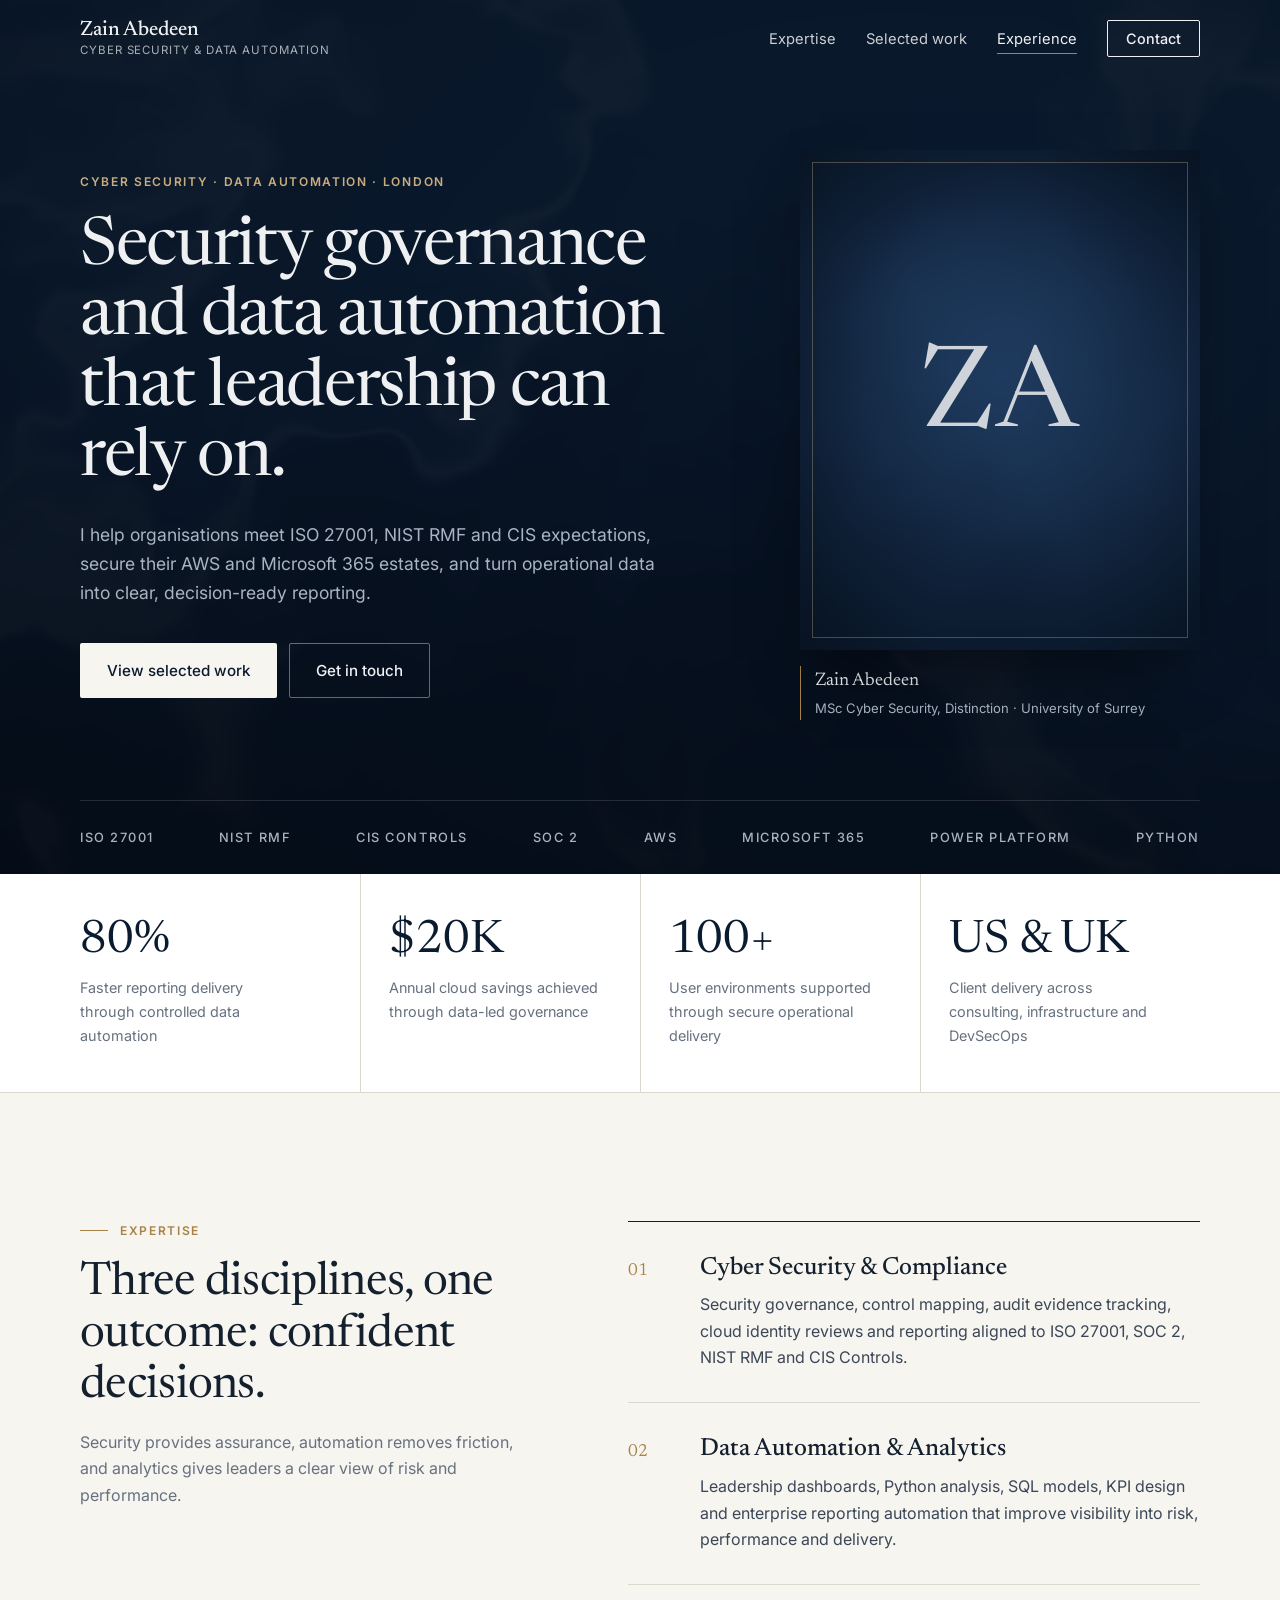
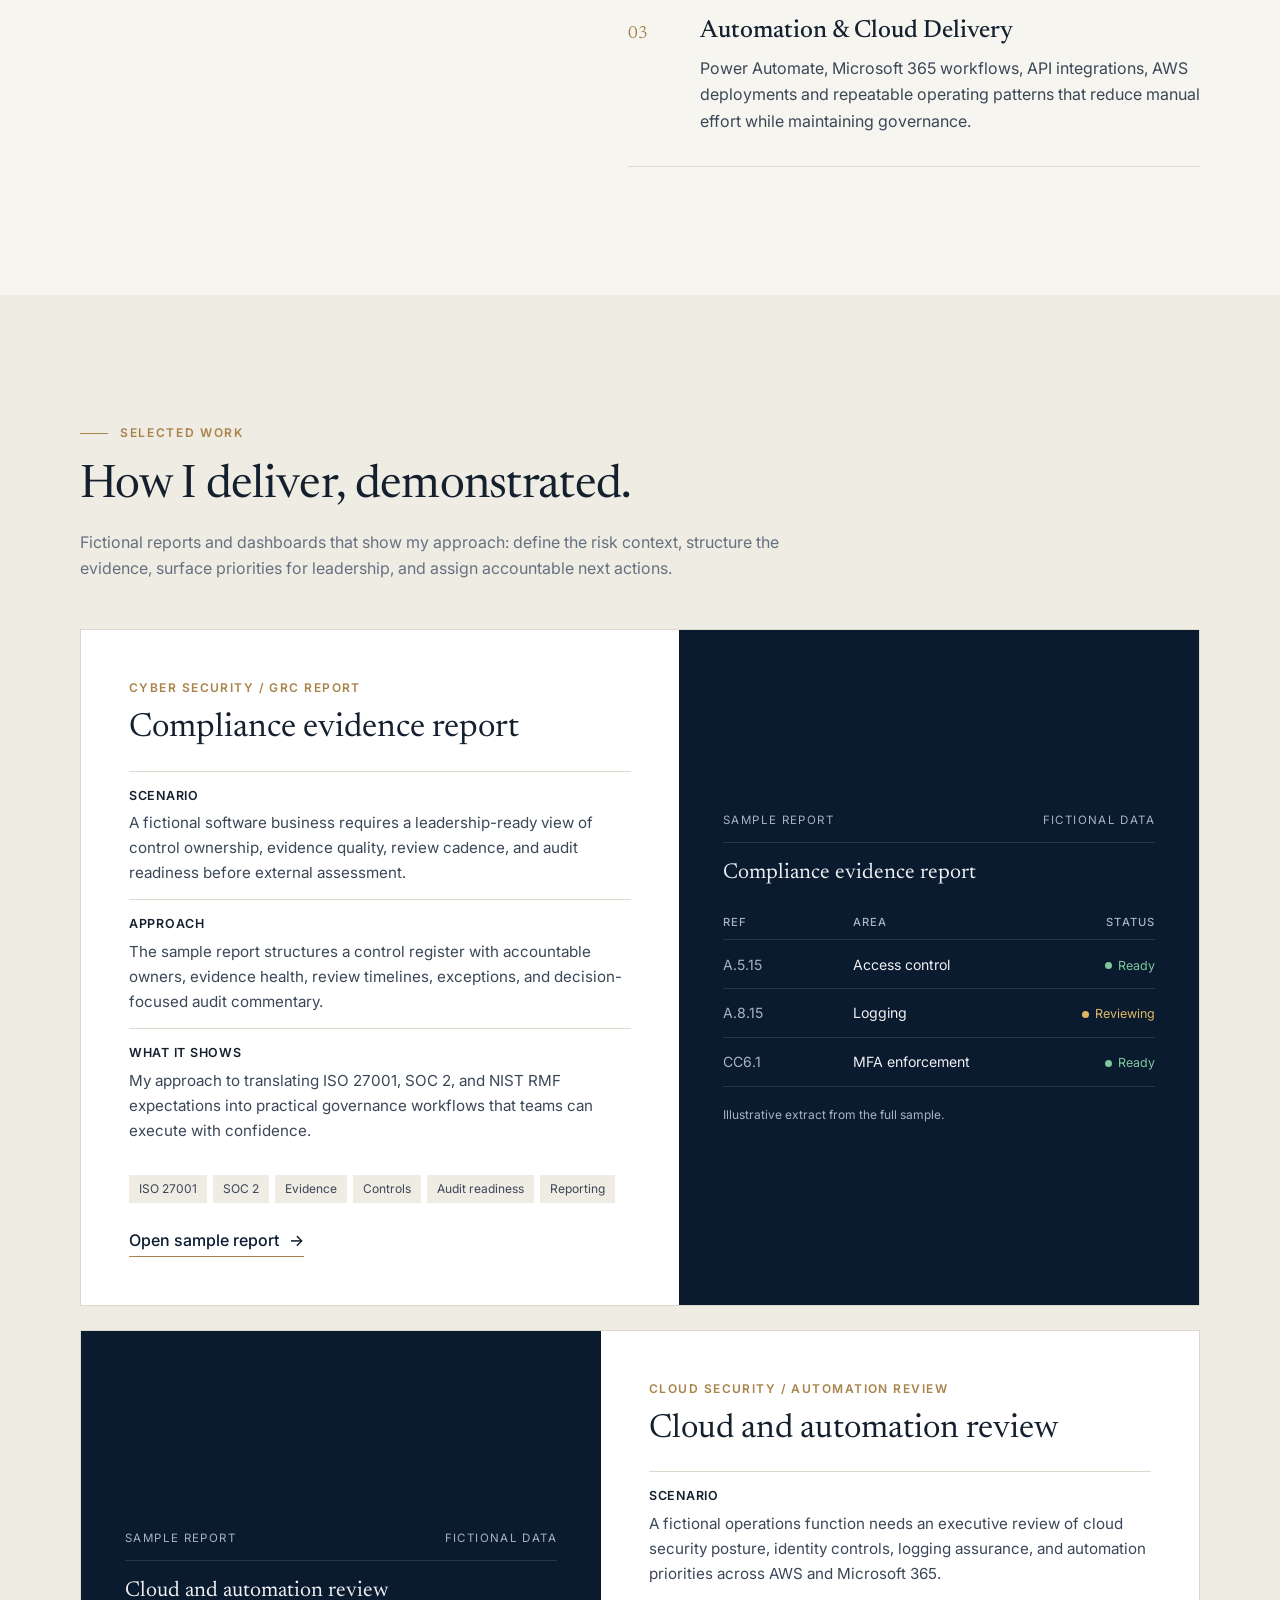
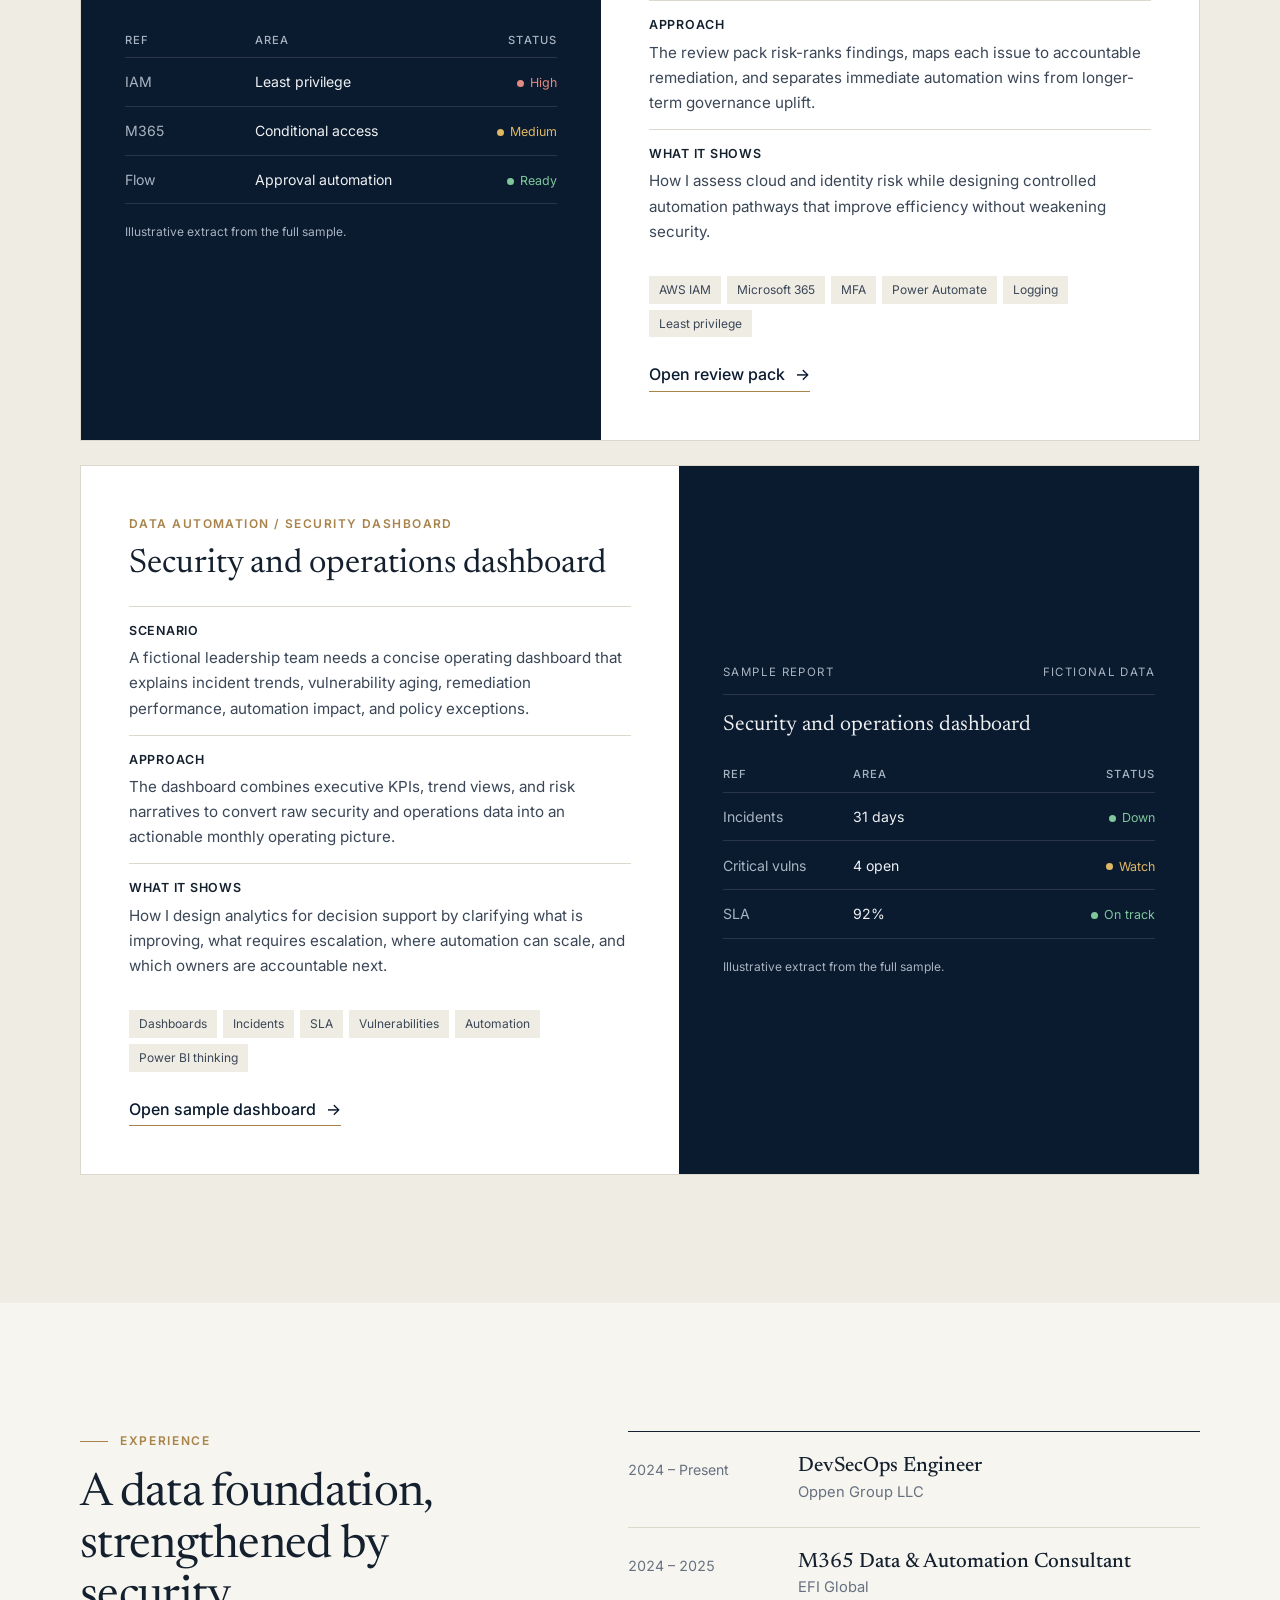
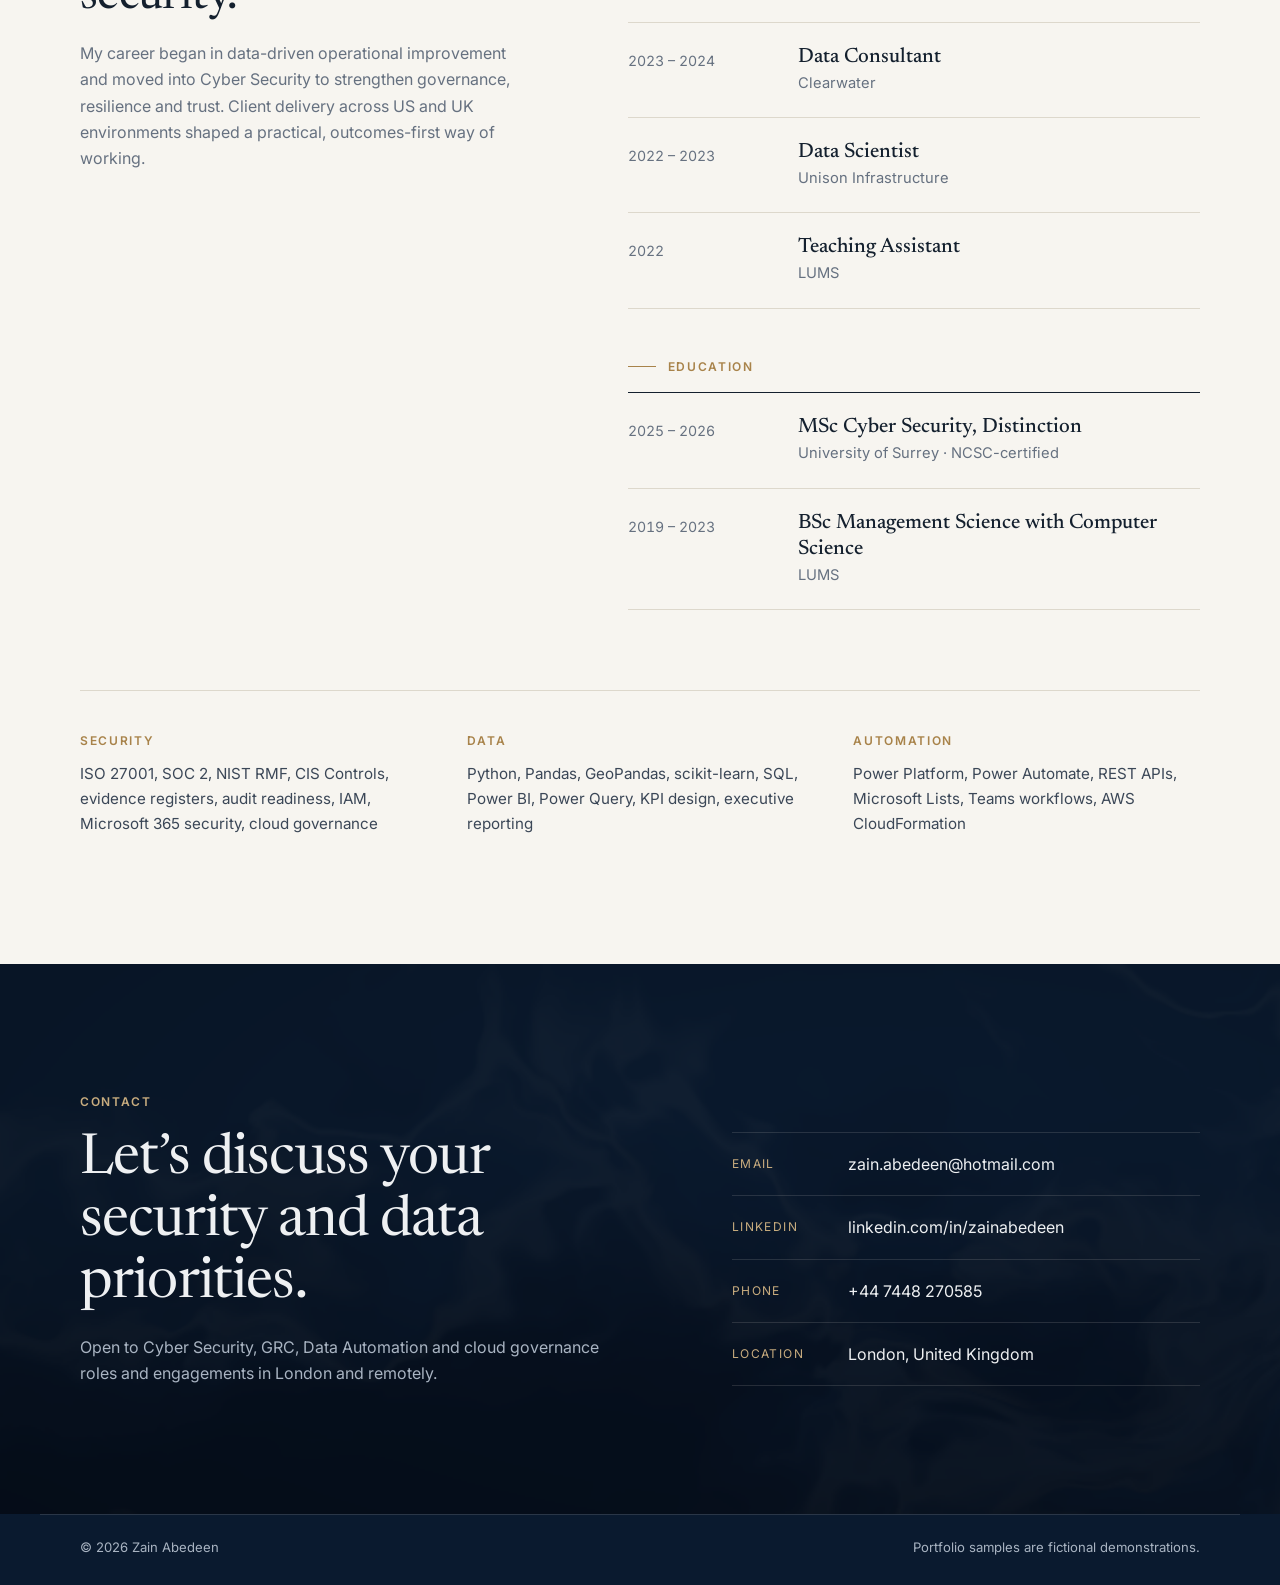
==== commit eddbc81e: "Rework homepage into a restrained corporate design Navy and ivory palette with brass hairlines, News" ====
--- a/index.html
+++ b/index.html
@@ -4,51 +4,47 @@
   <meta charset="UTF-8">
   <meta name="viewport" content="width=device-width, initial-scale=1.0">
   <meta name="description" content="Zain Abedeen is a Cyber Security and Data Automation specialist in London delivering secure cloud deployments, enterprise reporting automation, and leadership-ready analytics across AWS, Power Platform, and Python.">
-  <meta name="theme-color" content="#05060a">
+  <meta name="theme-color" content="#0a1a2f">
   <meta property="og:title" content="Zain Abedeen — Cyber Security &amp; Data Automation">
-  <meta property="og:description" content="Security that reads like data. Governance, automation and analytics for confident decisions.">
+  <meta property="og:description" content="Security governance and data automation that leadership can rely on.">
   <meta property="og:image" content="https://zainabedeen.dev/assets/zain.jpg">
   <title>Zain Abedeen — Cyber Security &amp; Data Automation Specialist</title>
 
   <link rel="preconnect" href="https://fonts.googleapis.com">
   <link rel="preconnect" href="https://fonts.gstatic.com" crossorigin>
-  <link href="https://fonts.googleapis.com/css2?family=Geist:wght@300;400;500;600&family=Instrument+Serif:ital@0;1&family=JetBrains+Mono:wght@400;500&display=swap" rel="stylesheet">
+  <link href="https://fonts.googleapis.com/css2?family=Newsreader:ital,opsz,wght@0,6..72,400;0,6..72,500;1,6..72,400&family=Inter:wght@400;500;600&display=swap" rel="stylesheet">
   <link rel="stylesheet" href="site.css">
 </head>
 <body>
 
   <a href="#main-content" class="skip-link">Skip to main content</a>
 
-  <!-- motion shader backdrop -->
-  <canvas id="bg-shader" aria-hidden="true"></canvas>
-  <div class="bg-fallback" aria-hidden="true"></div>
-  <div class="grain" aria-hidden="true"></div>
-  <div class="cursor" aria-hidden="true"><span class="cursor-dot"></span><span class="cursor-ring"></span></div>
-
   <header class="nav" id="nav">
-    <a href="#top" class="wordmark" aria-label="Zain Abedeen, home">
-      <span class="wm-mark">ZA</span><span class="wm-text">Zain Abedeen</span>
-    </a>
-    <nav aria-label="Primary navigation">
-      <ul class="nav-links">
-        <li><a href="#expertise" class="nav-link" data-section="expertise">Expertise</a></li>
-        <li><a href="#samples" class="nav-link" data-section="samples">Work</a></li>
-        <li><a href="#background" class="nav-link" data-section="background">Background</a></li>
-      </ul>
-    </nav>
-    <a href="#contact" class="nav-cta" data-magnetic><span class="pulse"></span>Available</a>
-    <button class="menu-toggle" id="menu-toggle" aria-label="Open menu" aria-expanded="false" aria-controls="mobile-menu">
-      <span></span><span></span>
-    </button>
-    <div class="nav-progress" id="scroll-progress" aria-hidden="true"></div>
+    <div class="wrap nav-inner">
+      <a href="#top" class="wordmark">
+        <span class="wm-name">Zain Abedeen</span>
+        <span class="wm-role">Cyber Security &amp; Data Automation</span>
+      </a>
+      <nav aria-label="Primary navigation">
+        <ul class="nav-links">
+          <li><a href="#expertise" class="nav-link" data-section="expertise">Expertise</a></li>
+          <li><a href="#work" class="nav-link" data-section="work">Selected work</a></li>
+          <li><a href="#experience" class="nav-link" data-section="experience">Experience</a></li>
+          <li><a href="#contact" class="nav-btn">Contact</a></li>
+        </ul>
+      </nav>
+      <button class="menu-toggle" id="menu-toggle" aria-label="Open menu" aria-expanded="false" aria-controls="mobile-menu">
+        <span></span><span></span>
+      </button>
+    </div>
   </header>
 
   <div class="mobile-menu" id="mobile-menu" aria-hidden="true">
     <ul>
-      <li><a href="#expertise" class="mob-link">Expertise</a></li>
-      <li><a href="#samples" class="mob-link">Work</a></li>
-      <li><a href="#background" class="mob-link">Background</a></li>
-      <li><a href="#contact" class="mob-link">Contact</a></li>
+      <li><a href="#expertise">Expertise</a></li>
+      <li><a href="#work">Selected work</a></li>
+      <li><a href="#experience">Experience</a></li>
+      <li><a href="#contact">Contact</a></li>
     </ul>
   </div>
 
@@ -56,180 +52,168 @@
 
     <!-- HERO -->
     <section class="hero" id="top">
-      <div class="hero-grid">
+      <canvas id="hero-shader" aria-hidden="true"></canvas>
+      <div class="wrap hero-grid">
         <div class="hero-copy">
-          <p class="eyebrow mono" data-rise><span class="dot"></span>Cyber Security · Data Automation · London</p>
-          <h1 class="hero-title" data-rise>
-            <span class="line"><span class="split">Zain</span></span>
-            <span class="line"><span class="split">Abedeen</span></span>
-          </h1>
-          <p class="hero-tag" data-rise>Where <em><span id="rotator">security</span></em> meets data.</p>
-          <p class="hero-lead" data-rise>I build secure cloud deployments, enterprise reporting automation and leadership-ready analytics across AWS, Power Platform and Python, grounded in ISO&nbsp;27001, NIST&nbsp;RMF and CIS Controls.</p>
-          <div class="hero-ctas" data-rise>
-            <a href="#samples" class="btn btn-primary" data-magnetic><span>See the work</span><i aria-hidden="true">→</i></a>
-            <a href="#contact" class="btn btn-ghost" data-magnetic><span>Get in touch</span></a>
-          </div>
-        </div>
-
-        <figure class="portrait" data-rise data-tilt>
+          <p class="kicker" data-fade>Cyber Security · Data Automation · London</p>
+          <h1 class="hero-title" data-fade>Security governance and data automation that leadership can rely on.</h1>
+          <p class="hero-lead" data-fade>I help organisations meet ISO&nbsp;27001, NIST&nbsp;RMF and CIS expectations, secure their AWS and Microsoft&nbsp;365 estates, and turn operational data into clear, decision-ready reporting.</p>
+          <div class="hero-ctas" data-fade>
+            <a href="#work" class="btn btn-light">View selected work</a>
+            <a href="#contact" class="btn btn-outline">Get in touch</a>
+          </div>
+        </div>
+
+        <figure class="portrait" data-fade>
           <div class="portrait-frame">
             <canvas id="portrait-gl" aria-hidden="true"></canvas>
             <img id="portrait-img" src="assets/zain.jpg" alt="Portrait of Zain Abedeen" width="900" height="1125" decoding="async">
             <span class="portrait-monogram" aria-hidden="true">ZA</span>
-            <span class="corner tl" aria-hidden="true"></span><span class="corner tr" aria-hidden="true"></span>
-            <span class="corner bl" aria-hidden="true"></span><span class="corner br" aria-hidden="true"></span>
-            <span class="scanline" aria-hidden="true"></span>
-          </div>
-          <figcaption class="mono">
-            <span>MSc Cyber Security · Distinction</span>
-            <span id="clock" aria-label="Local time in London">LDN --:--</span>
+          </div>
+          <figcaption>
+            <span class="pc-name">Zain Abedeen</span>
+            <span class="pc-cred">MSc Cyber Security, Distinction · University of Surrey</span>
           </figcaption>
         </figure>
       </div>
 
-      <a href="#marquee" class="scroll-cue mono" aria-label="Scroll to content"><span>Scroll</span><i></i></a>
-    </section>
-
-    <!-- MARQUEE -->
-    <div class="marquee" id="marquee" aria-label="Core tools and frameworks">
-      <div class="marquee-track">
-        <ul>
-          <li>ISO 27001</li><li class="star" aria-hidden="true">✦</li>
-          <li>AWS</li><li class="star" aria-hidden="true">✦</li>
-          <li><em>Power Platform</em></li><li class="star" aria-hidden="true">✦</li>
-          <li>NIST RMF</li><li class="star" aria-hidden="true">✦</li>
-          <li>Python</li><li class="star" aria-hidden="true">✦</li>
-          <li><em>CIS Controls</em></li><li class="star" aria-hidden="true">✦</li>
-          <li>Power BI</li><li class="star" aria-hidden="true">✦</li>
-          <li>SOC 2</li><li class="star" aria-hidden="true">✦</li>
-          <li><em>DevSecOps</em></li><li class="star" aria-hidden="true">✦</li>
+      <div class="wrap">
+        <ul class="cred-bar" aria-label="Frameworks and platforms">
+          <li>ISO 27001</li><li>NIST RMF</li><li>CIS Controls</li><li>SOC 2</li><li>AWS</li><li>Microsoft 365</li><li>Power Platform</li><li>Python</li>
         </ul>
-        <ul aria-hidden="true">
-          <li>ISO 27001</li><li class="star">✦</li>
-          <li>AWS</li><li class="star">✦</li>
-          <li><em>Power Platform</em></li><li class="star">✦</li>
-          <li>NIST RMF</li><li class="star">✦</li>
-          <li>Python</li><li class="star">✦</li>
-          <li><em>CIS Controls</em></li><li class="star">✦</li>
-          <li>Power BI</li><li class="star">✦</li>
-          <li>SOC 2</li><li class="star">✦</li>
-          <li><em>DevSecOps</em></li><li class="star">✦</li>
-        </ul>
-      </div>
-    </div>
-
-    <!-- STATS -->
-    <section class="stats" aria-label="Impact highlights">
-      <dl class="stats-grid">
-        <div class="stat reveal">
-          <dt><span data-count="100" data-suffix="+">100+</span></dt>
-          <dd>user environments supported through secure operational delivery</dd>
-        </div>
-        <div class="stat reveal" style="--d:.08s">
-          <dt><span data-count="80" data-suffix="%">80%</span></dt>
-          <dd>faster delivery enabled by controlled data automation</dd>
-        </div>
-        <div class="stat reveal" style="--d:.16s">
-          <dt><span data-count="20" data-prefix="$" data-suffix="K">$20K</span></dt>
-          <dd>annual cloud savings from data-led governance</dd>
-        </div>
-        <div class="stat reveal" style="--d:.24s">
-          <dt><span>4</span><small>yrs</small></dt>
-          <dd>across data science, consulting and DevSecOps in the US &amp; UK</dd>
-        </div>
-      </dl>
+      </div>
+    </section>
+
+    <!-- IMPACT -->
+    <section class="impact" aria-label="Impact highlights">
+      <div class="wrap">
+        <dl class="impact-grid">
+          <div class="stat reveal">
+            <dt><span data-count="80" data-suffix="%">80%</span></dt>
+            <dd>Faster reporting delivery through controlled data automation</dd>
+          </div>
+          <div class="stat reveal">
+            <dt><span data-count="20" data-prefix="$" data-suffix="K">$20K</span></dt>
+            <dd>Annual cloud savings achieved through data-led governance</dd>
+          </div>
+          <div class="stat reveal">
+            <dt><span data-count="100" data-suffix="+">100+</span></dt>
+            <dd>User environments supported through secure operational delivery</dd>
+          </div>
+          <div class="stat reveal">
+            <dt><span>US &amp; UK</span></dt>
+            <dd>Client delivery across consulting, infrastructure and DevSecOps</dd>
+          </div>
+        </dl>
+      </div>
     </section>
 
     <!-- EXPERTISE -->
     <section class="section" id="expertise">
-      <header class="section-head reveal">
-        <span class="mono section-no">( 01 )</span>
-        <h2 class="section-title">What I <em>do</em></h2>
-      </header>
-      <div class="cards">
-        <article class="card reveal" data-spot>
-          <span class="mono card-no">01</span>
-          <h3>Cyber Security <em>&amp;</em> Compliance</h3>
-          <p>Security governance, control mapping, audit evidence tracking, cloud identity reviews and reporting for ISO 27001, SOC 2, NIST RMF and CIS Controls.</p>
-          <ul class="chips mono"><li>GRC</li><li>IAM</li><li>Audit</li></ul>
-        </article>
-        <article class="card reveal" style="--d:.08s" data-spot>
-          <span class="mono card-no">02</span>
-          <h3>Data Automation <em>&amp;</em> Analytics</h3>
-          <p>Leadership dashboards, Python analysis, SQL models, KPI design and enterprise reporting automation that improves visibility into risk, performance and delivery.</p>
-          <ul class="chips mono"><li>Python</li><li>SQL</li><li>Power BI</li></ul>
-        </article>
-        <article class="card reveal" style="--d:.16s" data-spot>
-          <span class="mono card-no">03</span>
-          <h3>Automation <em>&amp;</em> Cloud Delivery</h3>
-          <p>Power Automate, Microsoft 365 workflows, API integrations, AWS deployments and repeatable operating patterns that cut manual effort without weakening governance.</p>
-          <ul class="chips mono"><li>AWS</li><li>M365</li><li>APIs</li></ul>
-        </article>
+      <div class="wrap split">
+        <header class="split-head reveal">
+          <p class="label">Expertise</p>
+          <h2 class="h2">Three disciplines, one outcome: confident decisions.</h2>
+          <p class="muted">Security provides assurance, automation removes friction, and analytics gives leaders a clear view of risk and performance.</p>
+        </header>
+        <ol class="services">
+          <li class="service reveal">
+            <span class="svc-no">01</span>
+            <div>
+              <h3>Cyber Security &amp; Compliance</h3>
+              <p>Security governance, control mapping, audit evidence tracking, cloud identity reviews and reporting aligned to ISO 27001, SOC 2, NIST RMF and CIS Controls.</p>
+            </div>
+          </li>
+          <li class="service reveal">
+            <span class="svc-no">02</span>
+            <div>
+              <h3>Data Automation &amp; Analytics</h3>
+              <p>Leadership dashboards, Python analysis, SQL models, KPI design and enterprise reporting automation that improve visibility into risk, performance and delivery.</p>
+            </div>
+          </li>
+          <li class="service reveal">
+            <span class="svc-no">03</span>
+            <div>
+              <h3>Automation &amp; Cloud Delivery</h3>
+              <p>Power Automate, Microsoft 365 workflows, API integrations, AWS deployments and repeatable operating patterns that reduce manual effort while maintaining governance.</p>
+            </div>
+          </li>
+        </ol>
       </div>
     </section>
 
     <!-- WORK -->
-    <section class="section" id="samples">
-      <header class="section-head reveal">
-        <span class="mono section-no">( 02 )</span>
-        <h2 class="section-title">Selected <em>work</em></h2>
-      </header>
-      <p class="section-lead reveal">Fictional reports and dashboards that show how I deliver: define the risk context, structure the evidence, surface priorities for leadership, and make the next actions accountable.</p>
-      <div id="work-list" class="work-list">
-        <noscript><p>Samples need JavaScript to display. Open them directly from the <a href="samples/compliance-evidence-pack.html">samples folder</a>.</p></noscript>
-      </div>
-    </section>
-
-    <!-- BACKGROUND -->
-    <section class="section" id="background">
-      <header class="section-head reveal">
-        <span class="mono section-no">( 03 )</span>
-        <h2 class="section-title">Back<em>ground</em></h2>
-      </header>
-
-      <div class="about">
-        <p class="about-big reveal">My work began in data-driven operational improvement and moved into <em>Cyber Security</em> to strengthen governance, resilience and trust.</p>
-        <div class="about-cols reveal" style="--d:.08s">
-          <p>An MSc at the University of Surrey (NCSC-certified) gave me formal security depth. Client delivery across US and UK environments shaped a practical, outcomes-first way of working.</p>
-          <p>The thread is consistent: security for control assurance, automation for operational clarity, and analytics for confident leadership decisions. I build things that reduce uncertainty, from audit-ready evidence packs to workflows that remove repetitive reporting.</p>
-        </div>
-      </div>
-
-      <ol class="timeline">
-        <li class="tl-row reveal"><span class="mono tl-year">2024 — now</span><span class="tl-role">DevSecOps Engineer</span><span class="tl-org">Oppen Group LLC</span></li>
-        <li class="tl-row reveal"><span class="mono tl-year">2024 — 25</span><span class="tl-role">M365 Data &amp; Automation Consultant</span><span class="tl-org">EFI Global</span></li>
-        <li class="tl-row reveal"><span class="mono tl-year">2023 — 24</span><span class="tl-role">Data Consultant</span><span class="tl-org">Clearwater</span></li>
-        <li class="tl-row reveal"><span class="mono tl-year">2022 — 23</span><span class="tl-role">Data Scientist</span><span class="tl-org">Unison Infrastructure</span></li>
-        <li class="tl-row reveal"><span class="mono tl-year">2022</span><span class="tl-role">Teaching Assistant</span><span class="tl-org">LUMS</span></li>
-        <li class="tl-row tl-edu reveal"><span class="mono tl-year">2025 — 26</span><span class="tl-role">MSc Cyber Security, <em>Distinction</em></span><span class="tl-org">University of Surrey</span></li>
-        <li class="tl-row tl-edu reveal"><span class="mono tl-year">2019 — 23</span><span class="tl-role">BSc Management Science &amp; Computer Science</span><span class="tl-org">LUMS</span></li>
-      </ol>
-
-      <div class="capmap reveal">
-        <div><h4 class="mono">Security</h4><p>ISO 27001, SOC 2, NIST RMF, CIS Controls, evidence registers, audit readiness, IAM, M365 security, cloud governance</p></div>
-        <div><h4 class="mono">Data</h4><p>Python, Pandas, GeoPandas, scikit-learn, SQL, Power BI, Power Query, KPI design, executive reporting</p></div>
-        <div><h4 class="mono">Automation</h4><p>Power Platform, Power Automate, REST APIs, Microsoft Lists, Teams workflows, AWS CloudFormation</p></div>
+    <section class="section section-tint" id="work">
+      <div class="wrap">
+        <header class="section-head reveal">
+          <p class="label">Selected work</p>
+          <h2 class="h2">How I deliver, demonstrated.</h2>
+          <p class="muted">Fictional reports and dashboards that show my approach: define the risk context, structure the evidence, surface priorities for leadership, and assign accountable next actions.</p>
+        </header>
+        <div id="work-list" class="work-list">
+          <noscript><p>Samples need JavaScript to display. Open them directly: <a href="samples/compliance-evidence-pack.html">compliance evidence report</a>, <a href="samples/cloud-security-review.html">cloud review</a>, <a href="samples/security-metrics-dashboard.html">security dashboard</a>.</p></noscript>
+        </div>
+      </div>
+    </section>
+
+    <!-- EXPERIENCE -->
+    <section class="section" id="experience">
+      <div class="wrap split">
+        <header class="split-head reveal">
+          <p class="label">Experience</p>
+          <h2 class="h2">A data foundation, strengthened by security.</h2>
+          <p class="muted">My career began in data-driven operational improvement and moved into Cyber Security to strengthen governance, resilience and trust. Client delivery across US and UK environments shaped a practical, outcomes-first way of working.</p>
+        </header>
+        <div>
+          <ol class="roles">
+            <li class="role reveal"><span class="r-year">2024 – Present</span><div><h3>DevSecOps Engineer</h3><p>Oppen Group LLC</p></div></li>
+            <li class="role reveal"><span class="r-year">2024 – 2025</span><div><h3>M365 Data &amp; Automation Consultant</h3><p>EFI Global</p></div></li>
+            <li class="role reveal"><span class="r-year">2023 – 2024</span><div><h3>Data Consultant</h3><p>Clearwater</p></div></li>
+            <li class="role reveal"><span class="r-year">2022 – 2023</span><div><h3>Data Scientist</h3><p>Unison Infrastructure</p></div></li>
+            <li class="role reveal"><span class="r-year">2022</span><div><h3>Teaching Assistant</h3><p>LUMS</p></div></li>
+          </ol>
+          <p class="label sub-label reveal">Education</p>
+          <ol class="roles">
+            <li class="role reveal"><span class="r-year">2025 – 2026</span><div><h3>MSc Cyber Security, Distinction</h3><p>University of Surrey · NCSC-certified</p></div></li>
+            <li class="role reveal"><span class="r-year">2019 – 2023</span><div><h3>BSc Management Science with Computer Science</h3><p>LUMS</p></div></li>
+          </ol>
+        </div>
+      </div>
+
+      <div class="wrap">
+        <div class="capabilities reveal">
+          <div><h4>Security</h4><p>ISO 27001, SOC 2, NIST RMF, CIS Controls, evidence registers, audit readiness, IAM, Microsoft 365 security, cloud governance</p></div>
+          <div><h4>Data</h4><p>Python, Pandas, GeoPandas, scikit-learn, SQL, Power BI, Power Query, KPI design, executive reporting</p></div>
+          <div><h4>Automation</h4><p>Power Platform, Power Automate, REST APIs, Microsoft Lists, Teams workflows, AWS CloudFormation</p></div>
+        </div>
       </div>
     </section>
 
     <!-- CONTACT -->
     <section class="contact" id="contact">
-      <p class="mono eyebrow reveal"><span class="dot"></span>( 04 ) Open to roles &amp; projects</p>
-      <h2 class="contact-title reveal">
-        <a href="mailto:zain.abedeen@hotmail.com" class="contact-link" data-magnetic-soft>Let’s <em>talk.</em></a>
-      </h2>
-      <div class="contact-row reveal">
-        <a href="mailto:zain.abedeen@hotmail.com" class="btn btn-primary" data-magnetic><span>zain.abedeen@hotmail.com</span><i aria-hidden="true">↗</i></a>
-        <a href="https://linkedin.com/in/zainabedeen" target="_blank" rel="noreferrer" class="btn btn-ghost" data-magnetic><span>LinkedIn</span><i aria-hidden="true">↗</i></a>
+      <canvas id="contact-shader" aria-hidden="true"></canvas>
+      <div class="wrap contact-inner">
+        <div class="reveal">
+          <p class="kicker">Contact</p>
+          <h2 class="contact-title">Let’s discuss your security and data priorities.</h2>
+          <p class="contact-lead">Open to Cyber Security, GRC, Data Automation and cloud governance roles and engagements in London and remotely.</p>
+        </div>
+        <ul class="contact-list reveal">
+          <li><span>Email</span><a href="mailto:zain.abedeen@hotmail.com">zain.abedeen@hotmail.com</a></li>
+          <li><span>LinkedIn</span><a href="https://linkedin.com/in/zainabedeen" target="_blank" rel="noreferrer">linkedin.com/in/zainabedeen</a></li>
+          <li><span>Phone</span><a href="tel:+447448270585">+44 7448 270585</a></li>
+          <li><span>Location</span><p>London, United Kingdom</p></li>
+        </ul>
       </div>
     </section>
 
   </main>
 
   <footer class="footer">
-    <span class="mono">© <span id="year"></span> Zain Abedeen</span>
-    <span class="mono">London, UK · <a href="tel:+447448270585">+44 7448 270585</a></span>
-    <span class="mono muted">Samples are fictional demonstrations</span>
+    <div class="wrap footer-inner">
+      <span>© <span id="year"></span> Zain Abedeen</span>
+      <span>Portfolio samples are fictional demonstrations.</span>
+    </div>
   </footer>
 
   <script src="portfolio.js"></script>
--- a/site.css
+++ b/site.css
@@ -1,458 +1,268 @@
 /* ============================================================
    Zain Abedeen — portfolio (homepage)
-   Ink ground, live WebGL shader, warm-white type, ember + teal.
-   Display: Instrument Serif · Body: Geist · Labels: JetBrains Mono
+   Corporate, restrained: deep navy + ivory, brass hairlines.
+   Newsreader (headlines) · Inter (body)
+   Subtle WebGL shaders in hero, portrait and contact only.
    (samples/ pages keep using styles.css)
    ============================================================ */
 
 :root {
-  --ink: #05060a;
-  --ink-2: #0b0c12;
-  --glass: rgba(14, 15, 22, 0.55);
-  --line: rgba(244, 241, 236, 0.1);
-  --line-2: rgba(244, 241, 236, 0.2);
-  --text: #f4f1ec;
-  --muted: #8f8d96;
-  --ember: #ff7a45;
-  --teal: #3ee6c4;
-  --violet: #8a6cff;
-  --ok: #7be495;
-  --warn: #f2c14e;
-  --bad: #ff6b6b;
-
-  --serif: "Instrument Serif", "Times New Roman", serif;
-  --sans: "Geist", ui-sans-serif, system-ui, -apple-system, sans-serif;
-  --mono: "JetBrains Mono", ui-monospace, SFMono-Regular, monospace;
-
-  --gutter: clamp(16px, 4vw, 56px);
-  --max: 1360px;
+  --navy: #0a1a2f;
+  --navy-2: #10243f;
+  --navy-line: rgba(232, 228, 218, 0.14);
+  --ivory: #f7f5f0;
+  --paper: #ffffff;
+  --tint: #efece4;
+  --ink: #14202e;
+  --ink-2: #3b4757;
+  --muted: #667180;
+  --line: #ddd8cc;
+  --brass: #a8834a;
+  --brass-soft: #c9ad7f;
+  --on-navy: #eef0f2;
+  --on-navy-muted: #a9b4c2;
+  --ok: #2f7a4f; --warn: #a06b12; --bad: #a83a32;
+
+  --serif: "Newsreader", Georgia, "Times New Roman", serif;
+  --sans: "Inter", ui-sans-serif, system-ui, -apple-system, "Segoe UI", sans-serif;
+
+  --wrap: 1200px;
+  --gutter: clamp(16px, 4vw, 40px);
   --ease: cubic-bezier(0.22, 1, 0.36, 1);
-  --ease-io: cubic-bezier(0.65, 0, 0.35, 1);
 }
 
 *, *::before, *::after { margin: 0; padding: 0; box-sizing: border-box; }
-html { scroll-behavior: smooth; scroll-padding-top: 90px; }
+html { scroll-behavior: smooth; scroll-padding-top: 84px; }
 body {
-  background: var(--ink);
-  color: var(--text);
-  font-family: var(--sans);
-  font-size: 1.0625rem;
-  line-height: 1.6;
-  -webkit-font-smoothing: antialiased;
-  overflow-x: hidden;
+  background: var(--ivory); color: var(--ink);
+  font-family: var(--sans); font-size: 1rem; line-height: 1.65;
+  -webkit-font-smoothing: antialiased; text-rendering: optimizeLegibility;
 }
 img { display: block; max-width: 100%; }
-a { color: inherit; text-decoration: none; }
+a { color: inherit; }
 ul, ol { list-style: none; }
-em { font-family: var(--serif); font-style: italic; font-weight: 400; }
-.mono { font-family: var(--mono); font-size: 0.75rem; letter-spacing: 0.04em; text-transform: uppercase; }
+::selection { background: var(--navy); color: var(--ivory); }
+:focus-visible { outline: 2px solid var(--brass); outline-offset: 3px; }
+
+.wrap { max-width: var(--wrap); margin: 0 auto; padding: 0 var(--gutter); }
 .muted { color: var(--muted); }
-::selection { background: var(--ember); color: var(--ink); }
-
-.skip-link {
-  position: fixed; left: 16px; top: -60px; z-index: 200;
-  background: var(--text); color: var(--ink); padding: 10px 16px; border-radius: 8px;
-}
+.skip-link { position: fixed; left: 16px; top: -60px; z-index: 300; background: var(--paper); color: var(--ink); padding: 10px 16px; }
 .skip-link:focus { top: 16px; }
-:focus-visible { outline: 2px solid var(--teal); outline-offset: 3px; border-radius: 4px; }
-
-/* ---------- backdrop: shader, fallback, grain ---------- */
-#bg-shader, .bg-fallback {
-  position: fixed; inset: 0; width: 100%; height: 100%;
-  z-index: -2; pointer-events: none;
-}
-.bg-fallback {
-  z-index: -3;
-  background:
-    radial-gradient(60% 50% at 75% 20%, rgba(138, 108, 255, 0.28), transparent 70%),
-    radial-gradient(50% 45% at 15% 85%, rgba(62, 230, 196, 0.18), transparent 70%),
-    radial-gradient(40% 35% at 85% 85%, rgba(255, 122, 69, 0.18), transparent 70%),
-    var(--ink);
-}
-.grain {
-  position: fixed; inset: -50%; z-index: 90; pointer-events: none; opacity: 0.09;
-  background-image: url("data:image/svg+xml,%3Csvg xmlns='http://www.w3.org/2000/svg' width='160' height='160'%3E%3Cfilter id='n'%3E%3CfeTurbulence type='fractalNoise' baseFrequency='.85' numOctaves='3' stitchTiles='stitch'/%3E%3C/filter%3E%3Crect width='100%25' height='100%25' filter='url(%23n)'/%3E%3C/svg%3E");
-  animation: grain 0.9s steps(6) infinite;
-}
-@keyframes grain {
-  0% { transform: translate(0, 0); } 20% { transform: translate(-4%, 3%); }
-  40% { transform: translate(3%, -5%); } 60% { transform: translate(-6%, -2%); }
-  80% { transform: translate(5%, 4%); } 100% { transform: translate(0, 0); }
-}
-
-/* ---------- cursor ---------- */
-.cursor { position: fixed; inset: 0; pointer-events: none; z-index: 150; }
-.cursor-dot, .cursor-ring {
-  position: absolute; left: 0; top: 0; border-radius: 50%;
-  transform: translate3d(-100px, -100px, 0); will-change: transform;
-}
-.cursor-dot { width: 6px; height: 6px; margin: -3px 0 0 -3px; background: var(--text); mix-blend-mode: difference; }
-.cursor-ring {
-  width: 38px; height: 38px; margin: -19px 0 0 -19px;
-  border: 1px solid rgba(244, 241, 236, 0.45);
-  transition: width .35s var(--ease), height .35s var(--ease), margin .35s var(--ease), background .35s, border-color .35s;
-}
-.cursor.is-hover .cursor-ring {
-  width: 72px; height: 72px; margin: -36px 0 0 -36px;
-  background: rgba(244, 241, 236, 0.08); border-color: transparent;
-  backdrop-filter: invert(1) hue-rotate(180deg);
-}
-@media (hover: none), (pointer: coarse) { .cursor { display: none; } }
-@media (hover: hover) and (pointer: fine) { body.has-cursor, body.has-cursor a, body.has-cursor button { cursor: none; } }
+
+.label, .kicker {
+  font-size: 0.75rem; font-weight: 600; letter-spacing: 0.14em; text-transform: uppercase;
+}
+.label { color: var(--brass); display: flex; align-items: center; gap: 12px; }
+.label::before { content: ""; width: 28px; height: 1px; background: var(--brass); }
+.kicker { color: var(--brass-soft); }
+
+.h2 {
+  font-family: var(--serif); font-weight: 400;
+  font-size: clamp(2rem, 3.6vw, 2.9rem); line-height: 1.12; letter-spacing: -0.015em;
+  margin: 18px 0 16px; color: var(--ink);
+}
+
+/* ---------- buttons ---------- */
+.btn {
+  display: inline-flex; align-items: center; justify-content: center;
+  padding: 14px 26px; font-size: 0.95rem; font-weight: 500; text-decoration: none;
+  border: 1px solid transparent; border-radius: 2px;
+  transition: background .25s, color .25s, border-color .25s;
+}
+.btn-light { background: var(--ivory); color: var(--navy); }
+.btn-light:hover { background: #fff; }
+.btn-outline { border-color: rgba(238, 240, 242, 0.4); color: var(--on-navy); }
+.btn-outline:hover { border-color: var(--on-navy); background: rgba(238, 240, 242, 0.06); }
 
 /* ---------- nav ---------- */
 .nav {
-  position: fixed; top: 14px; left: 50%; z-index: 100;
-  transform: translateX(-50%);
-  width: min(calc(100% - 2 * 16px), 980px);
-  display: flex; align-items: center; gap: 20px;
-  padding: 10px 10px 10px 18px;
-  background: var(--glass);
-  border: 1px solid var(--line);
-  border-radius: 999px;
-  backdrop-filter: blur(18px) saturate(140%);
-  -webkit-backdrop-filter: blur(18px) saturate(140%);
-  overflow: hidden;
-}
-.wordmark { display: flex; align-items: center; gap: 10px; font-weight: 500; letter-spacing: -0.01em; }
-.wm-mark {
-  display: grid; place-items: center; width: 30px; height: 30px; border-radius: 50%;
-  font-family: var(--serif); font-style: italic; font-size: 0.95rem;
-  background: conic-gradient(from 200deg, var(--ember), var(--violet), var(--teal), var(--ember));
-  color: var(--ink);
-}
+  position: fixed; top: 0; left: 0; right: 0; z-index: 100;
+  color: var(--on-navy);
+  transition: background .3s, color .3s, box-shadow .3s;
+}
+.nav-inner { display: flex; align-items: center; gap: 24px; height: 76px; }
+.nav.scrolled { background: rgba(247, 245, 240, 0.94); color: var(--ink); box-shadow: 0 1px 0 var(--line); backdrop-filter: blur(10px); -webkit-backdrop-filter: blur(10px); }
+.wordmark { display: flex; flex-direction: column; text-decoration: none; line-height: 1.2; }
+.wm-name { font-family: var(--serif); font-size: 1.3rem; font-weight: 500; letter-spacing: -0.005em; }
+.wm-role { font-size: 0.72rem; letter-spacing: 0.08em; text-transform: uppercase; opacity: 0.7; }
 .nav nav { margin-left: auto; }
-.nav-links { display: flex; gap: 4px; }
-.nav-link {
-  display: block; padding: 8px 14px; border-radius: 999px;
-  font-size: 0.9rem; color: var(--muted); transition: color .25s, background .25s;
-}
-.nav-link:hover, .nav-link.active { color: var(--text); background: rgba(244, 241, 236, 0.07); }
-.nav-cta {
-  display: inline-flex; align-items: center; gap: 8px;
-  padding: 9px 16px; border-radius: 999px;
-  background: var(--text); color: var(--ink); font-size: 0.88rem; font-weight: 500;
-}
-.pulse { width: 7px; height: 7px; border-radius: 50%; background: #2bd46b; box-shadow: 0 0 0 0 rgba(43, 212, 107, .6); animation: pulse 2s infinite; }
-@keyframes pulse { 70% { box-shadow: 0 0 0 8px rgba(43, 212, 107, 0); } 100% { box-shadow: 0 0 0 0 rgba(43, 212, 107, 0); } }
-.nav-progress {
-  position: absolute; left: 0; bottom: 0; height: 1px; width: 0;
-  background: linear-gradient(90deg, var(--teal), var(--violet), var(--ember));
-}
+.nav-links { display: flex; align-items: center; gap: 30px; }
+.nav-link { position: relative; font-size: 0.92rem; text-decoration: none; opacity: 0.85; transition: opacity .2s; }
+.nav-link::after { content: ""; position: absolute; left: 0; right: 0; bottom: -6px; height: 1px; background: var(--brass); transform: scaleX(0); transform-origin: left; transition: transform .35s var(--ease); }
+.nav-link:hover, .nav-link.active { opacity: 1; }
+.nav-link:hover::after, .nav-link.active::after { transform: scaleX(1); }
+.nav-btn { font-size: 0.9rem; font-weight: 500; text-decoration: none; padding: 9px 18px; border: 1px solid currentColor; border-radius: 2px; transition: background .25s, color .25s; }
+.nav-btn:hover { background: var(--on-navy); color: var(--navy); }
+.nav.scrolled .nav-btn:hover { background: var(--navy); color: var(--ivory); border-color: var(--navy); }
 .menu-toggle { display: none; }
 
 .mobile-menu {
-  position: fixed; inset: 0; z-index: 95; display: grid; place-items: center;
-  background: rgba(5, 6, 10, 0.92); backdrop-filter: blur(20px);
-  opacity: 0; visibility: hidden; transition: opacity .4s var(--ease), visibility .4s;
+  position: fixed; inset: 76px 0 0; z-index: 99; background: var(--ivory);
+  padding: 24px var(--gutter); opacity: 0; visibility: hidden; transition: opacity .3s, visibility .3s;
 }
 .mobile-menu.open { opacity: 1; visibility: visible; }
-.mobile-menu ul { text-align: center; }
-.mob-link { display: block; font-family: var(--serif); font-size: clamp(2.6rem, 12vw, 4rem); line-height: 1.15; }
-.mob-link:hover { font-style: italic; color: var(--ember); }
-
-@media (max-width: 760px) {
-  .nav { gap: 10px; padding: 8px 8px 8px 12px; }
-  .nav nav, .nav-cta { display: none; }
-  .wm-text { font-size: 0.95rem; }
+.mobile-menu a { display: block; padding: 18px 0; border-bottom: 1px solid var(--line); font-family: var(--serif); font-size: 1.6rem; text-decoration: none; color: var(--ink); }
+
+@media (max-width: 820px) {
+  .nav nav { display: none; }
+  .wm-role { display: none; }
   .menu-toggle {
     display: grid; place-content: center; gap: 6px; margin-left: auto;
-    width: 42px; height: 42px; border-radius: 50%;
-    background: var(--text); border: 0; cursor: pointer;
+    width: 44px; height: 44px; background: none; border: 1px solid currentColor; border-radius: 2px; color: inherit; cursor: pointer;
   }
-  .menu-toggle span { display: block; width: 16px; height: 1.5px; background: var(--ink); transition: transform .3s var(--ease); }
+  .menu-toggle span { display: block; width: 18px; height: 1.5px; background: currentColor; transition: transform .3s var(--ease); }
   .menu-toggle[aria-expanded="true"] span:first-child { transform: translateY(3.75px) rotate(45deg); }
   .menu-toggle[aria-expanded="true"] span:last-child { transform: translateY(-3.75px) rotate(-45deg); }
-}
-
-/* ---------- buttons ---------- */
-.btn {
-  position: relative; display: inline-flex; align-items: center; gap: 10px;
-  padding: 15px 24px; border-radius: 999px; overflow: hidden; isolation: isolate;
-  font-size: 0.95rem; font-weight: 500; letter-spacing: -0.005em;
-  border: 1px solid var(--line-2);
-  transition: color .4s var(--ease), border-color .4s;
-}
-.btn i { font-style: normal; transition: transform .4s var(--ease); }
-.btn:hover i { transform: translateX(4px); }
-.btn::before {
-  content: ""; position: absolute; inset: 0; z-index: -1; border-radius: inherit;
-  transform: translateY(101%); transition: transform .5s var(--ease);
-}
-.btn:hover::before { transform: none; }
-.btn-primary { background: var(--text); color: var(--ink); border-color: var(--text); }
-.btn-primary::before { background: var(--ember); }
-.btn-ghost { background: rgba(244, 241, 236, 0.03); backdrop-filter: blur(8px); }
-.btn-ghost::before { background: var(--text); }
-.btn-ghost:hover { color: var(--ink); }
+  .nav.menu-open { background: var(--ivory); color: var(--ink); box-shadow: 0 1px 0 var(--line); }
+}
 
 /* ---------- hero ---------- */
 .hero {
-  position: relative; min-height: 100svh;
-  display: flex; flex-direction: column; justify-content: center;
-  padding: 130px var(--gutter) 90px;
-  max-width: var(--max); margin: 0 auto;
-}
-.hero-grid { display: grid; grid-template-columns: 1.35fr 1fr; gap: clamp(32px, 5vw, 80px); align-items: center; }
-.eyebrow { display: inline-flex; align-items: center; gap: 10px; color: var(--muted); }
-.eyebrow .dot { width: 6px; height: 6px; border-radius: 50%; background: var(--teal); box-shadow: 0 0 12px var(--teal); }
+  position: relative; overflow: hidden; isolation: isolate;
+  background: radial-gradient(90% 80% at 80% 20%, #15304f 0%, var(--navy) 60%);
+  color: var(--on-navy);
+  padding: 150px 0 0;
+}
+#hero-shader, #contact-shader { position: absolute; inset: 0; width: 100%; height: 100%; z-index: 0; pointer-events: none; }
+.hero > .wrap, .contact > .wrap { position: relative; z-index: 1; }
+.hero-grid { display: grid; grid-template-columns: 1.4fr 1fr; gap: clamp(40px, 6vw, 96px); align-items: center; padding-bottom: 80px; }
 .hero-title {
-  margin: 22px 0 18px;
-  font-family: var(--sans); font-weight: 500;
-  font-size: clamp(3.4rem, 10.5vw, 9.6rem);
-  line-height: 0.88; letter-spacing: -0.055em;
-}
-.hero-title .line { display: block; overflow: hidden; padding-bottom: 0.06em; }
-.hero-title .line:nth-child(2) { padding-left: 0.6em; }
-.split { display: inline-block; }
-.split .ch { display: inline-block; will-change: transform; }
-.hero-tag { font-size: clamp(1.4rem, 2.6vw, 2.2rem); letter-spacing: -0.02em; line-height: 1.2; }
-.hero-tag em {
-  display: inline-block;
-  background: linear-gradient(100deg, var(--teal), var(--violet) 45%, var(--ember));
-  -webkit-background-clip: text; background-clip: text; color: transparent;
-  padding-right: 0.08em;
-}
-#rotator { display: inline-block; transition: opacity .32s var(--ease), transform .32s var(--ease), filter .32s; }
-.hero-lead { max-width: 34em; margin-top: 22px; color: var(--muted); }
-.hero-ctas { display: flex; flex-wrap: wrap; gap: 12px; margin-top: 34px; }
-
-.portrait { position: relative; perspective: 900px; }
+  font-family: var(--serif); font-weight: 400;
+  font-size: clamp(2.5rem, 5.2vw, 4.4rem); line-height: 1.06; letter-spacing: -0.02em;
+  margin: 22px 0 24px; max-width: 15em;
+}
+.hero-lead { font-size: 1.1rem; color: var(--on-navy-muted); max-width: 36em; }
+.hero-ctas { display: flex; flex-wrap: wrap; gap: 12px; margin-top: 36px; }
+
+.portrait { justify-self: end; width: 100%; max-width: 400px; }
 .portrait-frame {
-  position: relative; aspect-ratio: 4 / 5; border-radius: 22px; overflow: hidden;
-  background: radial-gradient(120% 90% at 30% 20%, #1b1530, #07080d 70%);
-  border: 1px solid var(--line);
-  box-shadow: 0 40px 120px -30px rgba(138, 108, 255, 0.45), 0 0 0 1px rgba(255,255,255,.02) inset;
-  transform-style: preserve-3d; transition: transform .6s var(--ease);
-}
+  position: relative; aspect-ratio: 4 / 5; overflow: hidden;
+  background: linear-gradient(160deg, #1a3557, #0c1d33);
+  box-shadow: 0 30px 60px -20px rgba(0, 0, 0, 0.5);
+}
+.portrait-frame::after { content: ""; position: absolute; inset: 12px; border: 1px solid rgba(201, 173, 127, 0.35); pointer-events: none; }
 #portrait-gl, #portrait-img { position: absolute; inset: 0; width: 100%; height: 100%; object-fit: cover; }
-#portrait-img { filter: grayscale(.35) contrast(1.05); }
+#portrait-img { filter: grayscale(0.2); }
 .portrait.gl-on #portrait-img { opacity: 0; }
 .portrait-monogram {
   position: absolute; inset: 0; display: none; place-items: center;
-  font-family: var(--serif); font-style: italic; font-size: clamp(5rem, 14vw, 11rem);
-  color: rgba(244, 241, 236, 0.9); mix-blend-mode: overlay; letter-spacing: -0.04em;
+  font-family: var(--serif); font-size: clamp(4.5rem, 9vw, 7rem); color: rgba(238, 240, 242, 0.85); letter-spacing: 0.02em;
 }
 .portrait.no-photo .portrait-monogram { display: grid; }
 .portrait.no-photo #portrait-img { display: none; }
-.corner { position: absolute; width: 18px; height: 18px; border-color: rgba(244, 241, 236, 0.7); border-style: solid; border-width: 0; z-index: 2; }
-.corner.tl { top: 14px; left: 14px; border-top-width: 1px; border-left-width: 1px; }
-.corner.tr { top: 14px; right: 14px; border-top-width: 1px; border-right-width: 1px; }
-.corner.bl { bottom: 14px; left: 14px; border-bottom-width: 1px; border-left-width: 1px; }
-.corner.br { bottom: 14px; right: 14px; border-bottom-width: 1px; border-right-width: 1px; }
-.scanline {
-  position: absolute; left: 0; right: 0; top: 0; height: 30%; z-index: 2; pointer-events: none;
-  background: linear-gradient(180deg, transparent, rgba(62, 230, 196, 0.12) 80%, rgba(62, 230, 196, 0.5) 100%);
-  mix-blend-mode: screen; animation: scan 5.5s var(--ease-io) infinite;
-}
-@keyframes scan { 0% { transform: translateY(-100%); } 60%, 100% { transform: translateY(340%); } }
-.portrait figcaption { display: flex; justify-content: space-between; gap: 12px; margin-top: 14px; color: var(--muted); }
-
-.scroll-cue {
-  position: absolute; left: var(--gutter); bottom: 28px;
-  display: inline-flex; align-items: center; gap: 12px; color: var(--muted);
-}
-.scroll-cue i { position: relative; width: 60px; height: 1px; background: var(--line-2); overflow: hidden; }
-.scroll-cue i::after { content: ""; position: absolute; inset: 0; background: var(--text); animation: cue 2.2s var(--ease-io) infinite; }
-@keyframes cue { 0% { transform: translateX(-100%); } 100% { transform: translateX(100%); } }
-
+.portrait figcaption { display: flex; flex-direction: column; gap: 2px; margin-top: 16px; padding-left: 14px; border-left: 1px solid var(--brass); }
+.pc-name { font-family: var(--serif); font-size: 1.15rem; }
+.pc-cred { font-size: 0.82rem; color: var(--on-navy-muted); }
+
+.cred-bar {
+  display: flex; flex-wrap: wrap; justify-content: space-between; gap: 12px 28px;
+  padding: 26px 0; border-top: 1px solid var(--navy-line);
+  font-size: 0.8rem; font-weight: 500; letter-spacing: 0.12em; text-transform: uppercase; color: var(--on-navy-muted);
+}
 @media (max-width: 900px) {
-  .hero { padding-top: 110px; }
-  .hero-grid { grid-template-columns: 1fr; }
-  .portrait { max-width: min(420px, 78vw); width: 100%; order: -1; justify-self: start; }
-  .portrait-frame { aspect-ratio: 1 / 1; }
-  .scroll-cue { display: none; }
-}
-
-/* ---------- marquee ---------- */
-.marquee {
-  position: relative; overflow: hidden; padding: 26px 0;
-  border-block: 1px solid var(--line);
-  background: rgba(5, 6, 10, 0.4); backdrop-filter: blur(6px);
-  -webkit-mask-image: linear-gradient(90deg, transparent, #000 12%, #000 88%, transparent);
-  mask-image: linear-gradient(90deg, transparent, #000 12%, #000 88%, transparent);
-}
-.marquee-track { display: flex; width: max-content; animation: marquee 38s linear infinite; }
-.marquee:hover .marquee-track { animation-play-state: paused; }
-.marquee ul { display: flex; align-items: center; gap: 36px; padding-right: 36px; }
-.marquee li { font-size: clamp(1.8rem, 4vw, 3.4rem); letter-spacing: -0.035em; white-space: nowrap; font-weight: 500; }
-.marquee li em { font-weight: 400; color: var(--muted); }
-.marquee .star { font-size: 1.2rem; color: var(--ember); }
-@keyframes marquee { to { transform: translateX(-50%); } }
-
-/* ---------- stats ---------- */
-.stats { max-width: var(--max); margin: 0 auto; padding: clamp(60px, 9vw, 120px) var(--gutter) 0; }
-.stats-grid { display: grid; grid-template-columns: repeat(4, 1fr); border-top: 1px solid var(--line); }
-.stat { padding: 28px 24px 0 0; border-right: 1px solid var(--line); }
-.stat:not(:first-child) { padding-left: 24px; }
-.stat:last-child { border-right: 0; }
-.stat dt { font-size: clamp(2.8rem, 6vw, 5rem); font-weight: 400; letter-spacing: -0.05em; line-height: 1; font-variant-numeric: tabular-nums; }
-.stat dt small { font-family: var(--serif); font-style: italic; font-size: 0.45em; color: var(--muted); margin-left: 6px; letter-spacing: 0; }
-.stat dd { margin-top: 14px; color: var(--muted); font-size: 0.92rem; max-width: 22ch; }
+  .hero { padding-top: 116px; }
+  .hero-grid { grid-template-columns: 1fr; padding-bottom: 56px; }
+  .portrait { justify-self: start; max-width: min(320px, 70vw); order: -1; }
+  .cred-bar { justify-content: flex-start; }
+}
+
+/* ---------- impact ---------- */
+.impact { background: var(--paper); border-bottom: 1px solid var(--line); }
+.impact-grid { display: grid; grid-template-columns: repeat(4, 1fr); }
+.stat { padding: 44px 28px 44px 0; }
+.stat + .stat { padding-left: 28px; border-left: 1px solid var(--line); }
+.stat dt { font-family: var(--serif); font-size: clamp(2.2rem, 3.6vw, 3rem); line-height: 1; color: var(--navy); font-variant-numeric: lining-nums tabular-nums; }
+.stat dd { margin-top: 12px; font-size: 0.9rem; color: var(--muted); max-width: 24ch; }
 @media (max-width: 860px) {
-  .stats-grid { grid-template-columns: 1fr 1fr; }
-  .stat { padding: 24px 16px 28px 0 !important; border-right: 0; border-bottom: 1px solid var(--line); }
-  .stat:nth-child(odd) { border-right: 1px solid var(--line); }
-  .stat:nth-child(even) { padding-left: 16px !important; }
+  .impact-grid { grid-template-columns: 1fr 1fr; }
+  .stat, .stat + .stat { padding: 28px 16px 28px 0; border-left: 0; border-bottom: 1px solid var(--line); }
+  .stat:nth-child(even) { padding-left: 16px; border-left: 1px solid var(--line); }
+  .stat:nth-last-child(-n+2) { border-bottom: 0; }
 }
 
 /* ---------- sections ---------- */
-.section { max-width: var(--max); margin: 0 auto; padding: clamp(90px, 13vw, 170px) var(--gutter) 0; }
-.section-head { display: flex; align-items: baseline; gap: 24px; margin-bottom: clamp(36px, 5vw, 64px); }
-.section-no { color: var(--muted); flex-shrink: 0; }
-.section-title { font-size: clamp(2.8rem, 7.5vw, 6.6rem); font-weight: 500; letter-spacing: -0.05em; line-height: 0.95; }
-.section-title em { letter-spacing: -0.02em; }
-.section-lead { max-width: 44em; color: var(--muted); margin: -20px 0 48px; }
-@media (max-width: 600px) { .section-head { flex-direction: column; gap: 10px; } }
-
-/* ---------- expertise cards ---------- */
-.cards { display: grid; grid-template-columns: repeat(3, 1fr); gap: 16px; }
-.card {
-  position: relative; padding: 30px 28px 28px; border-radius: 20px; overflow: hidden;
-  background: linear-gradient(180deg, rgba(20, 21, 30, 0.72), rgba(10, 11, 16, 0.72));
-  border: 1px solid var(--line);
-  backdrop-filter: blur(10px);
-  min-height: 360px; display: flex; flex-direction: column;
-  transition: transform .5s var(--ease), border-color .4s;
-}
-.card::before {
-  content: ""; position: absolute; inset: 0; pointer-events: none; opacity: 0; transition: opacity .4s;
-  background: radial-gradient(380px circle at var(--mx, 50%) var(--my, 50%), rgba(255, 122, 69, 0.16), transparent 60%);
-}
-.card::after {
-  content: ""; position: absolute; inset: 0; padding: 1px; border-radius: inherit; pointer-events: none; opacity: 0; transition: opacity .4s;
-  background: radial-gradient(260px circle at var(--mx, 50%) var(--my, 50%), rgba(244, 241, 236, 0.6), transparent 60%);
-  -webkit-mask: linear-gradient(#000 0 0) content-box, linear-gradient(#000 0 0);
-  -webkit-mask-composite: xor; mask-composite: exclude;
-}
-.card:hover { transform: translateY(-6px); }
-.card:hover::before, .card:hover::after { opacity: 1; }
-.card-no { color: var(--ember); }
-.card h3 { margin-top: auto; padding-top: 60px; font-size: clamp(1.6rem, 2.4vw, 2.1rem); font-weight: 500; letter-spacing: -0.035em; line-height: 1.05; }
-.card h3 em { color: var(--muted); }
-.card p { margin-top: 14px; color: var(--muted); font-size: 0.96rem; }
-.chips { display: flex; flex-wrap: wrap; gap: 6px; margin-top: 22px; }
-.chips li { padding: 6px 10px; border: 1px solid var(--line-2); border-radius: 999px; font-size: 0.68rem; color: var(--text); }
-@media (max-width: 960px) { .cards { grid-template-columns: 1fr; } .card { min-height: 0; } .card h3 { padding-top: 40px; } }
+.section { padding: clamp(80px, 10vw, 128px) 0; }
+.section-tint { background: var(--tint); }
+.section-head { max-width: 760px; margin-bottom: 48px; }
+.split { display: grid; grid-template-columns: 1fr 1.25fr; gap: clamp(40px, 7vw, 110px); align-items: start; }
+.split-head { position: sticky; top: 110px; }
+@media (max-width: 900px) { .split { grid-template-columns: 1fr; } .split-head { position: static; } }
+
+.services { border-top: 1px solid var(--ink); }
+.service { display: grid; grid-template-columns: 56px 1fr; gap: 16px; padding: 32px 0; border-bottom: 1px solid var(--line); }
+.svc-no { font-family: var(--serif); font-size: 1.1rem; color: var(--brass); padding-top: 3px; }
+.service h3 { font-family: var(--serif); font-weight: 500; font-size: 1.55rem; line-height: 1.2; margin-bottom: 8px; }
+.service p { color: var(--ink-2); }
 
 /* ---------- work ---------- */
-.work-list { display: grid; gap: 18px; }
-.case {
-  display: grid; grid-template-columns: 1.1fr 1fr; gap: 0;
-  border: 1px solid var(--line); border-radius: 24px; overflow: hidden;
-  background: rgba(10, 11, 16, 0.7); backdrop-filter: blur(10px);
-  transition: border-color .4s;
-}
-.case:hover { border-color: var(--line-2); }
-.case-body { padding: clamp(26px, 3.5vw, 48px); display: flex; flex-direction: column; gap: 18px; }
-.case-meta { color: var(--muted); }
-.case-title { font-size: clamp(2rem, 3.6vw, 3.2rem); font-weight: 500; letter-spacing: -0.045em; line-height: 1; }
-.case-blocks { display: grid; gap: 14px; }
-.case-block h4 { color: var(--ember); margin-bottom: 4px; }
-.case-block p { color: var(--muted); font-size: 0.95rem; }
-.case-tags { display: flex; flex-wrap: wrap; gap: 6px; }
-.case-tags li { padding: 5px 10px; border: 1px solid var(--line-2); border-radius: 999px; font-size: 0.66rem; }
-.case-body .btn { align-self: flex-start; margin-top: 8px; }
-
-.case-media {
-  position: relative; padding: clamp(24px, 3vw, 40px); display: flex; flex-direction: column; justify-content: flex-end; gap: 16px;
-  background:
-    radial-gradient(90% 70% at 80% 10%, rgba(138, 108, 255, 0.35), transparent 60%),
-    radial-gradient(70% 60% at 10% 100%, rgba(62, 230, 196, 0.22), transparent 60%),
-    #0a0b12;
-  border-left: 1px solid var(--line); min-height: 340px; overflow: hidden;
-}
-.case-flip .case-media { background:
-    radial-gradient(90% 70% at 20% 10%, rgba(255, 122, 69, 0.3), transparent 60%),
-    radial-gradient(70% 60% at 90% 100%, rgba(138, 108, 255, 0.28), transparent 60%),
-    #0a0b12; }
-.case-media::before {
-  content: ""; position: absolute; inset: 0; opacity: .25; pointer-events: none;
-  background-image: linear-gradient(var(--line) 1px, transparent 1px), linear-gradient(90deg, var(--line) 1px, transparent 1px);
-  background-size: 32px 32px;
-  -webkit-mask-image: radial-gradient(circle at 50% 40%, #000, transparent 75%);
-  mask-image: radial-gradient(circle at 50% 40%, #000, transparent 75%);
-}
-.case-kicker { position: relative; color: var(--muted); }
-.term {
-  position: relative; border-radius: 14px; overflow: hidden;
-  background: rgba(5, 6, 10, 0.75); border: 1px solid var(--line-2);
-  box-shadow: 0 30px 80px -30px rgba(0, 0, 0, 0.8);
-  transform: translateY(10px) rotate(-1.2deg); transition: transform .6s var(--ease);
-}
-.case:hover .term { transform: none; }
-.term-bar { display: flex; align-items: center; gap: 6px; padding: 10px 12px; border-bottom: 1px solid var(--line); }
-.term-bar i { width: 8px; height: 8px; border-radius: 50%; background: var(--line-2); }
-.term-bar span { margin-left: 8px; font-family: var(--mono); font-size: 0.66rem; color: var(--muted); }
-.term-row { display: grid; grid-template-columns: 0.9fr 1.4fr auto; gap: 10px; align-items: center; padding: 11px 14px; font-family: var(--mono); font-size: 0.74rem; border-bottom: 1px solid var(--line); }
-.term-row:last-child { border-bottom: 0; }
-.term-row span:first-child { color: var(--muted); }
-.status { padding: 3px 9px; border-radius: 999px; font-size: 0.64rem; border: 1px solid currentColor; }
-.status.ok { color: var(--ok); } .status.warn { color: var(--warn); } .status.bad { color: var(--bad); }
-.case-flip { grid-template-columns: 1fr 1.1fr; }
-.case-flip .case-media { order: -1; border-left: 0; border-right: 1px solid var(--line); }
+.work-list { display: grid; gap: 24px; }
+.case { display: grid; grid-template-columns: 1.15fr 1fr; background: var(--paper); border: 1px solid var(--line); transition: box-shadow .35s var(--ease), border-color .35s; }
+.case:hover { border-color: #cfc8b8; box-shadow: 0 24px 50px -28px rgba(10, 26, 47, 0.35); }
+.case-body { padding: clamp(28px, 4vw, 48px); }
+.case-meta { font-size: 0.75rem; font-weight: 600; letter-spacing: 0.12em; text-transform: uppercase; color: var(--brass); }
+.case-title { font-family: var(--serif); font-weight: 400; font-size: clamp(1.6rem, 2.6vw, 2.1rem); line-height: 1.15; margin: 12px 0 22px; }
+.case-block { padding: 14px 0; border-top: 1px solid var(--line); }
+.case-block h4 { font-size: 0.78rem; font-weight: 600; letter-spacing: 0.06em; text-transform: uppercase; color: var(--ink); margin-bottom: 4px; }
+.case-block p { color: var(--ink-2); font-size: 0.95rem; }
+.case-tags { display: flex; flex-wrap: wrap; gap: 6px; margin: 18px 0 24px; }
+.case-tags li { font-size: 0.75rem; padding: 4px 10px; background: var(--tint); color: var(--ink-2); }
+.case-link { display: inline-flex; align-items: center; gap: 10px; font-weight: 500; text-decoration: none; color: var(--navy); border-bottom: 1px solid var(--brass); padding-bottom: 3px; }
+.case-link span { transition: transform .3s var(--ease); }
+.case-link:hover span { transform: translateX(4px); }
+
+.case-media { background: var(--navy); color: var(--on-navy); padding: clamp(28px, 4vw, 44px); display: flex; flex-direction: column; justify-content: center; gap: 18px; }
+.rep-head { display: flex; justify-content: space-between; gap: 12px; font-size: 0.72rem; letter-spacing: 0.12em; text-transform: uppercase; color: var(--on-navy-muted); padding-bottom: 12px; border-bottom: 1px solid var(--navy-line); }
+.rep-title { font-family: var(--serif); font-size: 1.35rem; line-height: 1.2; }
+.rep-table { width: 100%; border-collapse: collapse; font-size: 0.88rem; }
+.rep-table th { text-align: left; font-weight: 500; font-size: 0.7rem; letter-spacing: 0.1em; text-transform: uppercase; color: var(--on-navy-muted); padding: 8px 0; border-bottom: 1px solid var(--navy-line); }
+.rep-table td { padding: 12px 0; border-bottom: 1px solid var(--navy-line); }
+.rep-table td:first-child { color: var(--on-navy-muted); width: 30%; }
+.rep-table th:last-child, .rep-table td:last-child { text-align: right; }
+.pill { display: inline-flex; align-items: center; gap: 6px; font-size: 0.78rem; }
+.pill::before { content: ""; width: 7px; height: 7px; border-radius: 50%; background: currentColor; }
+.pill.ok { color: #7fc79b; } .pill.warn { color: #e0b864; } .pill.bad { color: #e48a80; }
+.rep-foot { font-size: 0.75rem; color: var(--on-navy-muted); }
+.case-flip { grid-template-columns: 1fr 1.15fr; }
+.case-flip .case-media { order: -1; }
 @media (max-width: 900px) {
   .case, .case-flip { grid-template-columns: 1fr; }
-  .case-media, .case-flip .case-media { order: 0; border: 0; border-top: 1px solid var(--line); min-height: 0; }
-}
-
-/* ---------- background ---------- */
-.about { display: grid; gap: 36px; }
-.about-big { font-size: clamp(1.7rem, 3.6vw, 3.1rem); line-height: 1.12; letter-spacing: -0.035em; max-width: 22em; }
-.about-big em { color: var(--ember); }
-.about-cols { display: grid; grid-template-columns: 1fr 1fr; gap: 32px; color: var(--muted); max-width: 920px; margin-left: auto; }
-@media (max-width: 760px) { .about-cols { grid-template-columns: 1fr; gap: 16px; } }
-
-.timeline { margin-top: clamp(60px, 8vw, 100px); border-top: 1px solid var(--line); }
-.tl-row {
-  position: relative; display: grid; grid-template-columns: 160px 1fr auto; gap: 24px; align-items: baseline;
-  padding: 24px 0; border-bottom: 1px solid var(--line); overflow: hidden;
-}
-.tl-row::before {
-  content: ""; position: absolute; inset: 0; z-index: -1;
-  background: linear-gradient(90deg, rgba(255, 122, 69, 0.12), rgba(138, 108, 255, 0.08), transparent);
-  transform: scaleY(0); transform-origin: bottom; transition: transform .5s var(--ease);
-}
-.tl-row:hover::before { transform: none; }
-.tl-year { color: var(--muted); }
-.tl-role { font-size: clamp(1.3rem, 2.4vw, 2rem); letter-spacing: -0.035em; line-height: 1.1; transition: transform .5s var(--ease); }
-.tl-row:hover .tl-role { transform: translateX(12px); }
-.tl-org { color: var(--muted); text-align: right; }
-.tl-edu .tl-year { color: var(--teal); }
-@media (max-width: 700px) {
-  .tl-row { grid-template-columns: 1fr; gap: 4px; padding: 18px 0; }
-  .tl-org { text-align: left; }
-}
-
-.capmap { display: grid; grid-template-columns: repeat(3, 1fr); gap: 32px; margin-top: 56px; }
-.capmap h4 { color: var(--ember); margin-bottom: 10px; }
-.capmap p { color: var(--muted); font-size: 0.95rem; }
-@media (max-width: 760px) { .capmap { grid-template-columns: 1fr; gap: 24px; } }
+  .case-flip .case-media { order: 0; }
+}
+
+/* ---------- experience ---------- */
+.roles { border-top: 1px solid var(--ink); }
+.role { display: grid; grid-template-columns: 150px 1fr; gap: 20px; padding: 22px 0; border-bottom: 1px solid var(--line); }
+.r-year { font-size: 0.88rem; color: var(--muted); font-variant-numeric: tabular-nums; padding-top: 4px; }
+.role h3 { font-family: var(--serif); font-weight: 500; font-size: 1.3rem; line-height: 1.25; }
+.role p { color: var(--muted); font-size: 0.92rem; }
+.sub-label { margin: 48px 0 16px; }
+@media (max-width: 560px) { .role { grid-template-columns: 1fr; gap: 4px; } }
+
+.capabilities { display: grid; grid-template-columns: repeat(3, 1fr); gap: 40px; margin-top: 80px; padding-top: 40px; border-top: 1px solid var(--line); }
+.capabilities h4 { font-size: 0.75rem; font-weight: 600; letter-spacing: 0.14em; text-transform: uppercase; color: var(--brass); margin-bottom: 10px; }
+.capabilities p { color: var(--ink-2); font-size: 0.95rem; }
+@media (max-width: 760px) { .capabilities { grid-template-columns: 1fr; gap: 24px; margin-top: 56px; } }
 
 /* ---------- contact ---------- */
-.contact {
-  max-width: var(--max); margin: 0 auto; text-align: center;
-  padding: clamp(110px, 16vw, 220px) var(--gutter) clamp(80px, 10vw, 140px);
-}
-.contact-title { margin: 26px 0 40px; font-weight: 500; font-size: clamp(4rem, 17vw, 15rem); line-height: 0.86; letter-spacing: -0.065em; }
-.contact-link { display: inline-block; transition: color .4s; }
-.contact-link em { letter-spacing: -0.03em; background: linear-gradient(100deg, var(--teal), var(--violet) 40%, var(--ember)); -webkit-background-clip: text; background-clip: text; color: transparent; padding-right: 0.06em; }
-.contact-row { display: flex; flex-wrap: wrap; justify-content: center; gap: 12px; }
-.contact-row .btn span { overflow-wrap: anywhere; }
-
-.footer {
-  max-width: var(--max); margin: 0 auto; padding: 26px var(--gutter) 34px;
-  display: flex; flex-wrap: wrap; justify-content: space-between; gap: 12px;
-  border-top: 1px solid var(--line); color: var(--text);
-}
-.footer a:hover { color: var(--ember); }
-
-/* ---------- reveal ---------- */
-.reveal { opacity: 0; transform: translateY(28px); transition: opacity .9s var(--ease) var(--d, 0s), transform .9s var(--ease) var(--d, 0s); }
+.contact { position: relative; overflow: hidden; isolation: isolate; background: var(--navy); color: var(--on-navy); padding: clamp(80px, 10vw, 128px) 0; }
+.contact-inner { display: grid; grid-template-columns: 1.2fr 1fr; gap: clamp(40px, 7vw, 110px); align-items: end; }
+.contact-title { font-family: var(--serif); font-weight: 400; font-size: clamp(2.2rem, 4.4vw, 3.6rem); line-height: 1.1; letter-spacing: -0.015em; margin: 18px 0 18px; }
+.contact-lead { color: var(--on-navy-muted); max-width: 34em; }
+.contact-list li { display: grid; grid-template-columns: 100px 1fr; gap: 16px; padding: 18px 0; border-bottom: 1px solid var(--navy-line); }
+.contact-list li:first-child { border-top: 1px solid var(--navy-line); }
+.contact-list span { font-size: 0.75rem; letter-spacing: 0.12em; text-transform: uppercase; color: var(--brass-soft); padding-top: 3px; }
+.contact-list a { text-decoration: none; overflow-wrap: anywhere; background: linear-gradient(var(--brass-soft), var(--brass-soft)) 0 100% / 0 1px no-repeat; transition: background-size .35s var(--ease); }
+.contact-list a:hover { background-size: 100% 1px; }
+@media (max-width: 860px) { .contact-inner { grid-template-columns: 1fr; } }
+
+.footer { background: var(--navy); color: var(--on-navy-muted); font-size: 0.82rem; }
+.footer-inner { display: flex; flex-wrap: wrap; justify-content: space-between; gap: 8px; padding-top: 22px; padding-bottom: 26px; border-top: 1px solid var(--navy-line); }
+
+/* ---------- motion ---------- */
+.reveal { opacity: 0; transform: translateY(16px); transition: opacity .8s var(--ease), transform .8s var(--ease); }
 .reveal.in { opacity: 1; transform: none; }
-
 @media (prefers-reduced-motion: reduce) {
-  *, *::before, *::after { animation: none !important; transition: none !important; }
+  *, *::before, *::after { transition: none !important; animation: none !important; }
   .reveal { opacity: 1; transform: none; }
   html { scroll-behavior: auto; }
 }
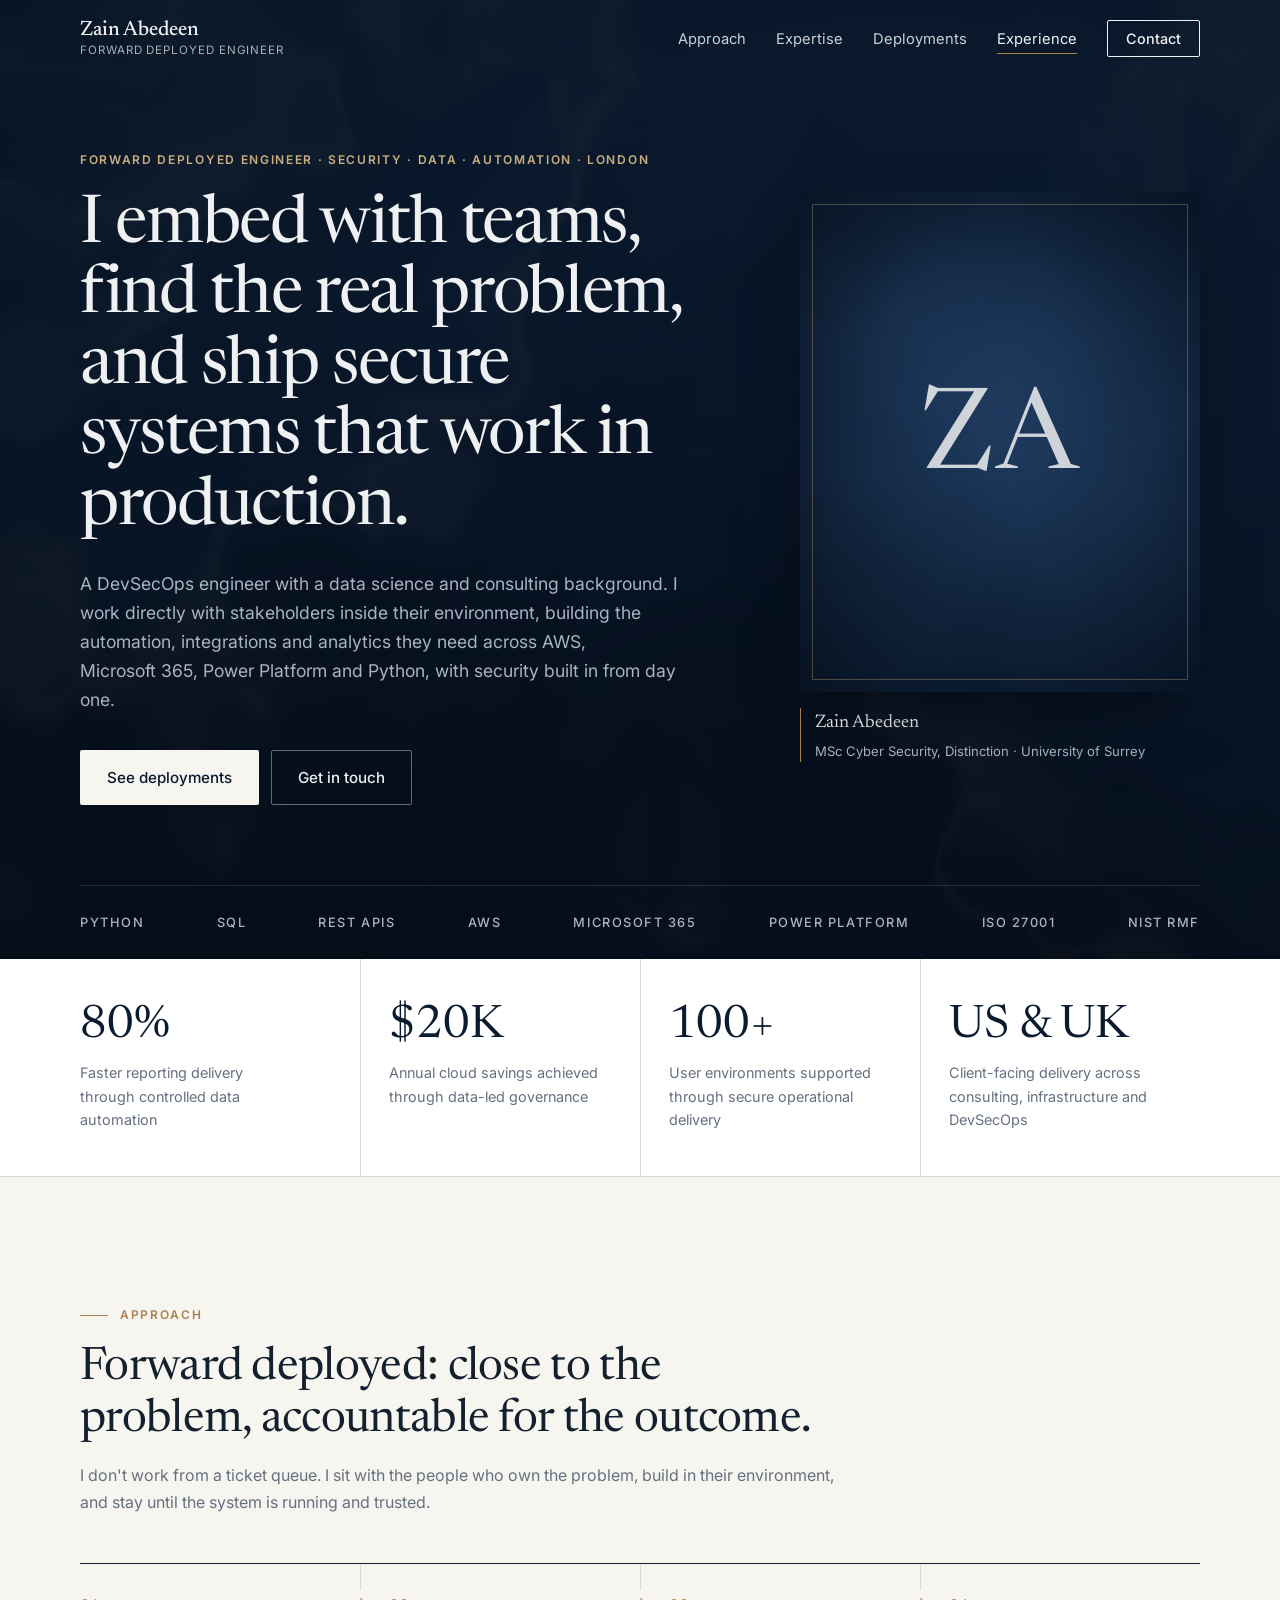
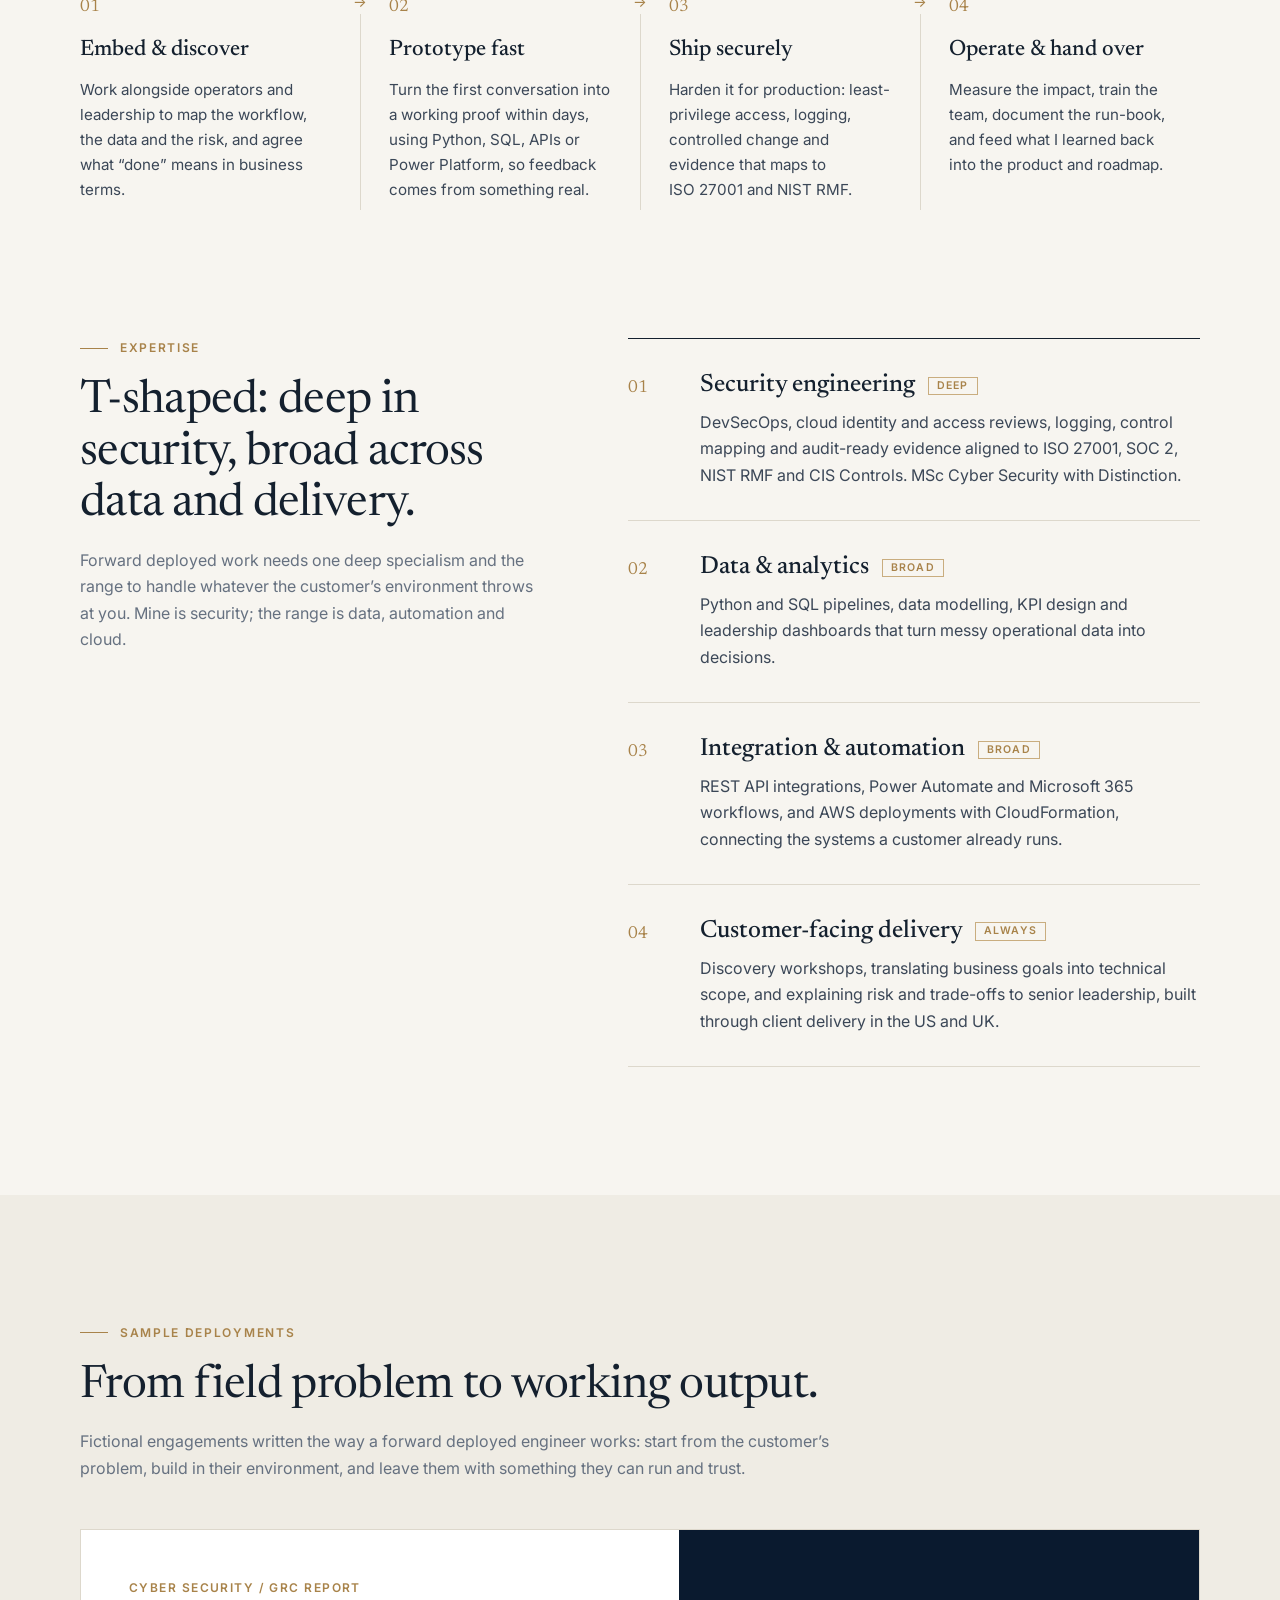
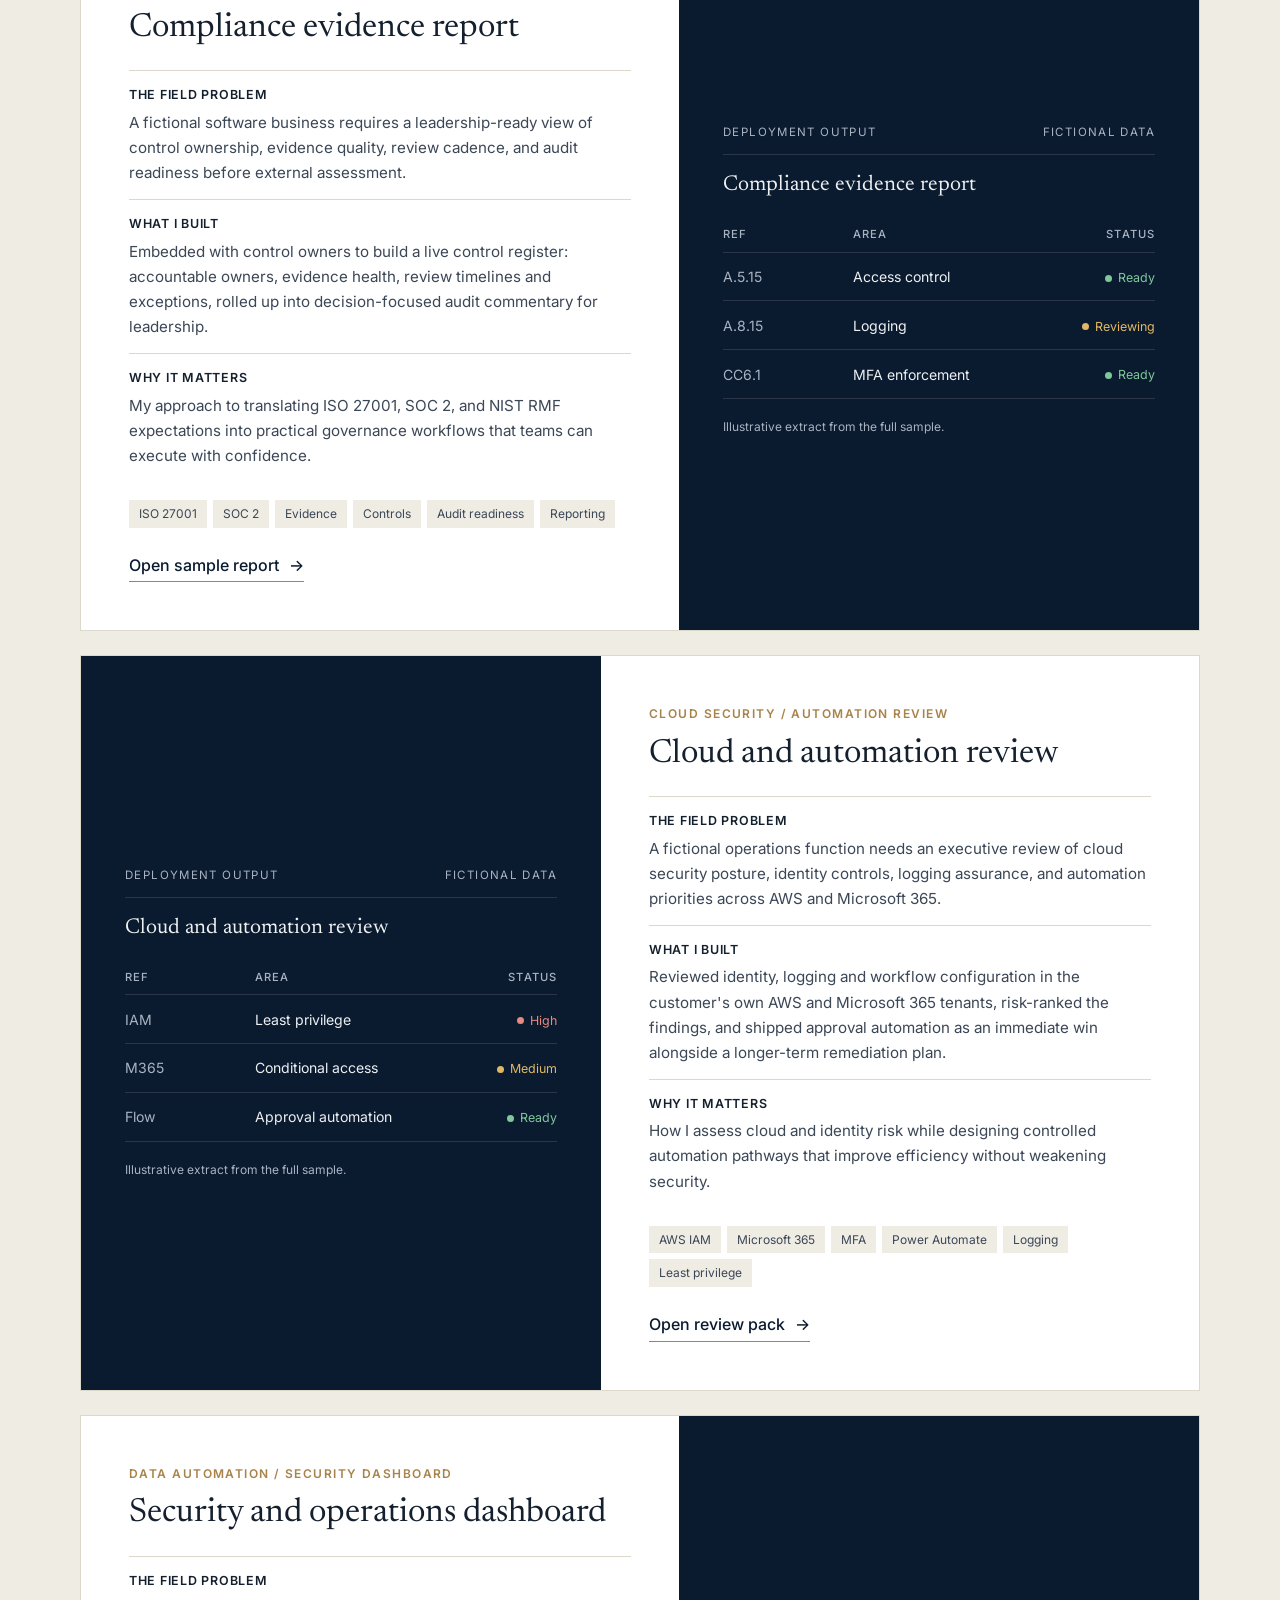
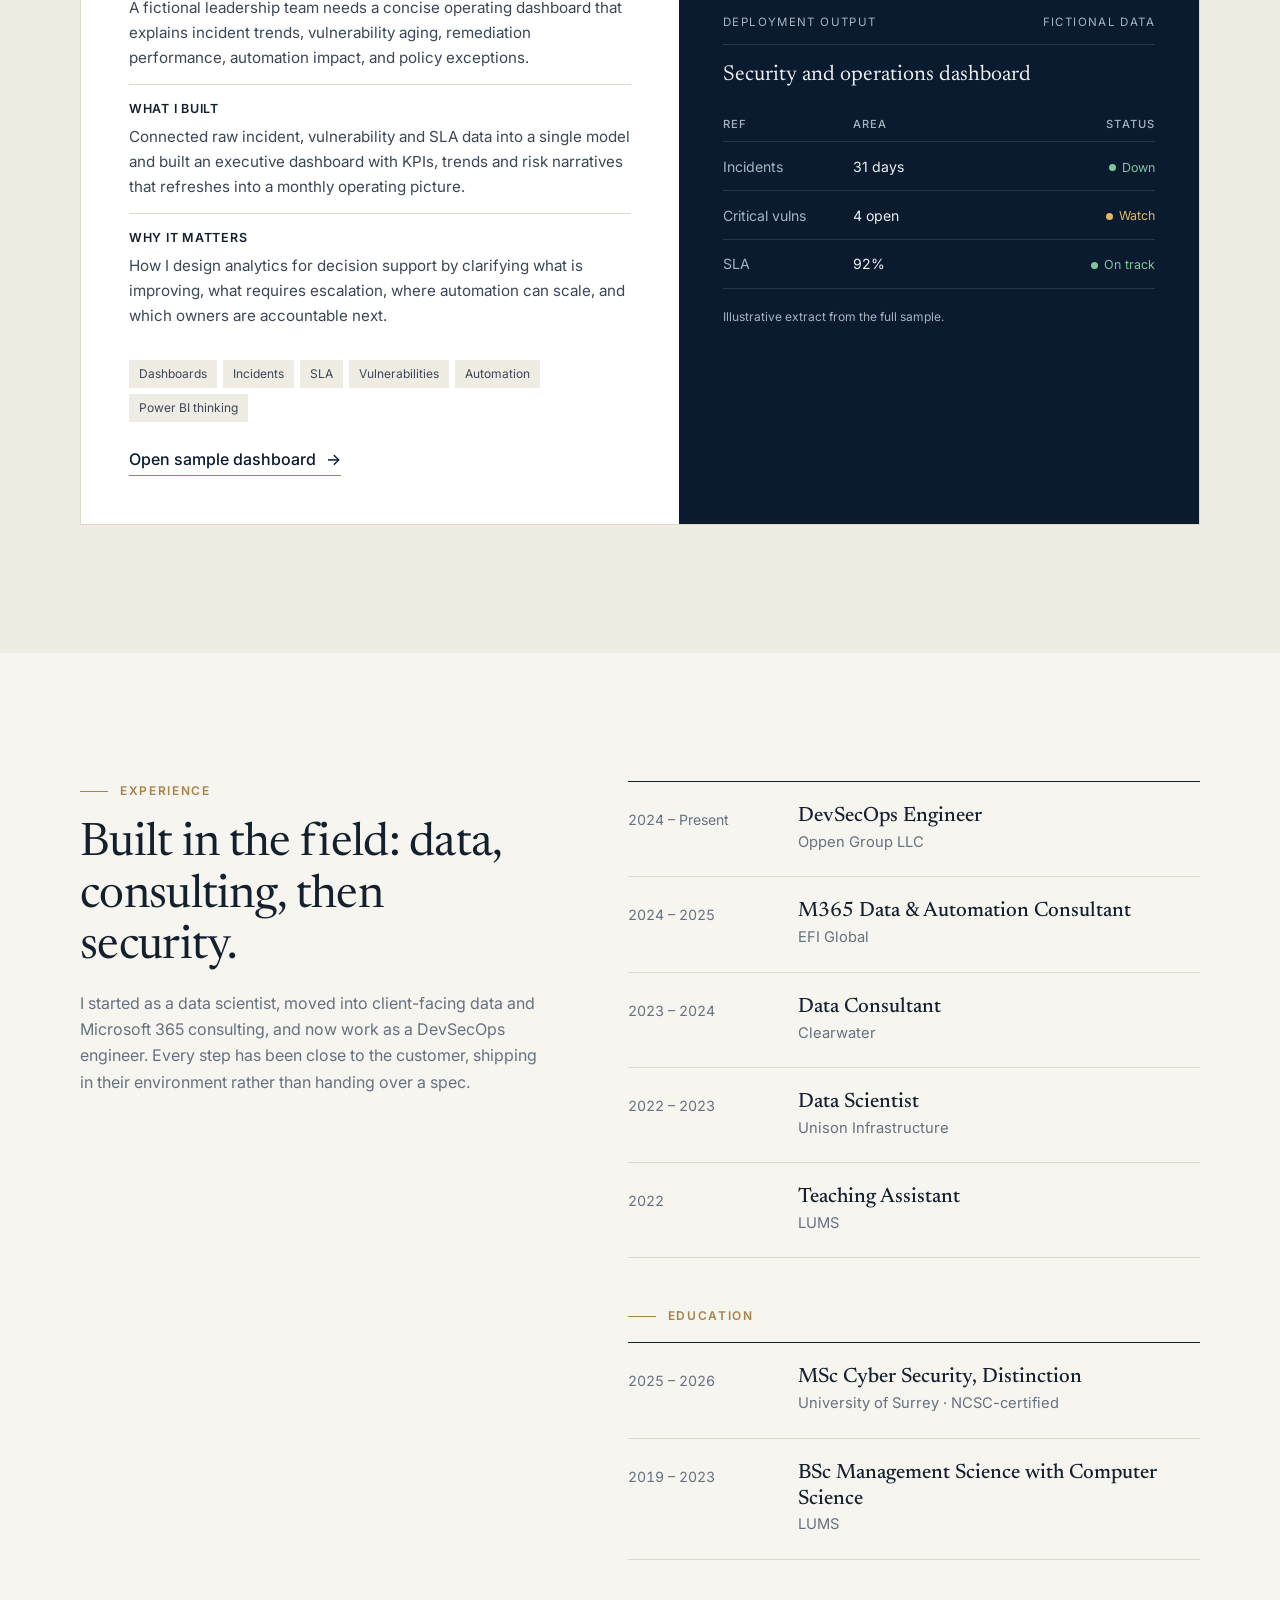
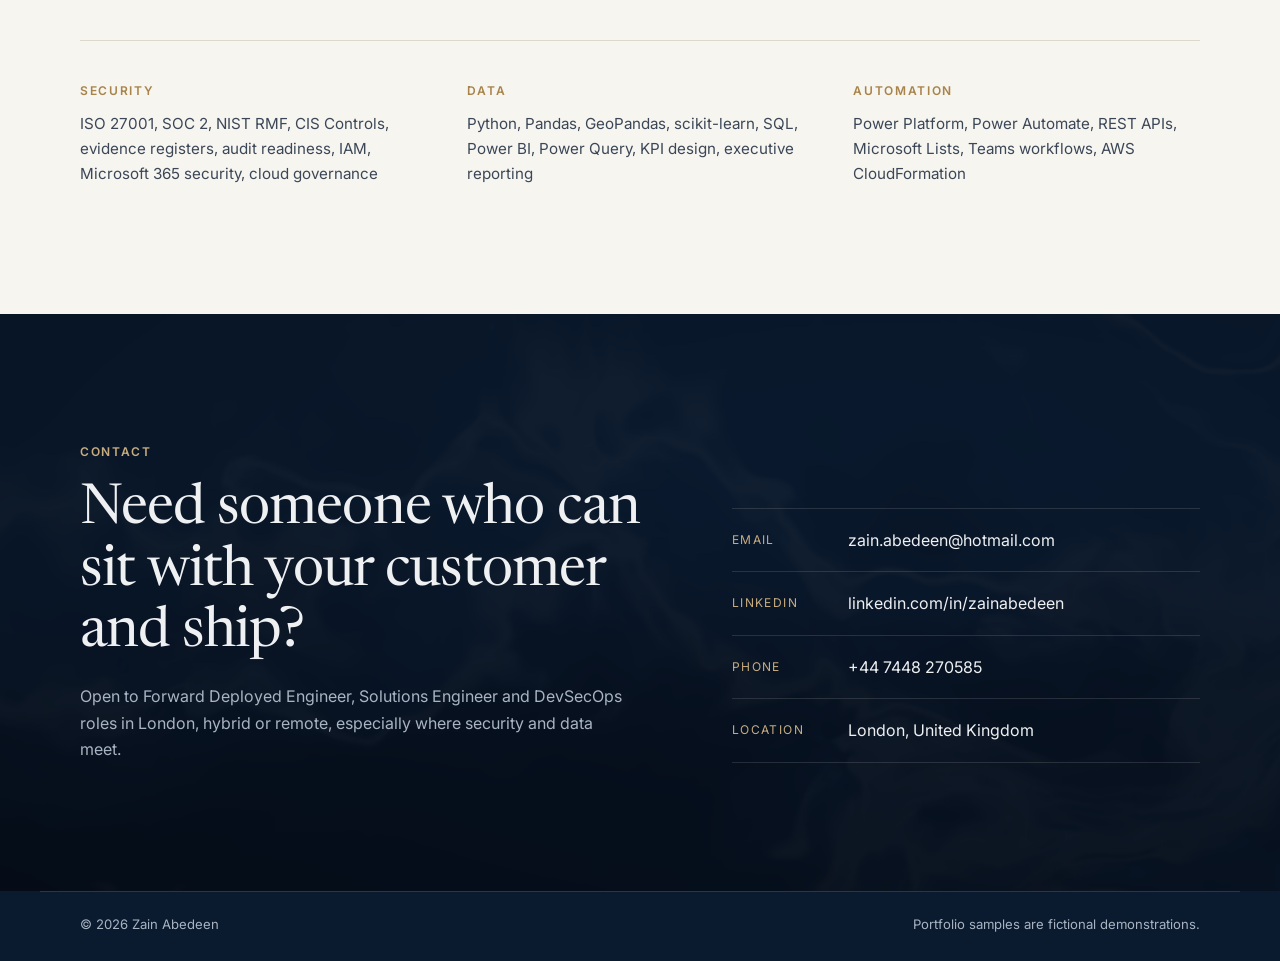
==== commit d09ef864: "Reposition portfolio around the Forward Deployed Engineer role Hero, meta and contact now lead with " ====
--- a/index.html
+++ b/index.html
@@ -3,12 +3,12 @@
 <head>
   <meta charset="UTF-8">
   <meta name="viewport" content="width=device-width, initial-scale=1.0">
-  <meta name="description" content="Zain Abedeen is a Cyber Security and Data Automation specialist in London delivering secure cloud deployments, enterprise reporting automation, and leadership-ready analytics across AWS, Power Platform, and Python.">
+  <meta name="description" content="Zain Abedeen is a London-based Forward Deployed Engineer working across security, data and automation: embedding with teams, finding the real problem, and shipping secure systems that run in production.">
   <meta name="theme-color" content="#0a1a2f">
-  <meta property="og:title" content="Zain Abedeen — Cyber Security &amp; Data Automation">
-  <meta property="og:description" content="Security governance and data automation that leadership can rely on.">
+  <meta property="og:title" content="Zain Abedeen — Forward Deployed Engineer">
+  <meta property="og:description" content="I embed with teams, find the real problem, and ship secure software that works in production.">
   <meta property="og:image" content="https://zainabedeen.dev/assets/zain.jpg">
-  <title>Zain Abedeen — Cyber Security &amp; Data Automation Specialist</title>
+  <title>Zain Abedeen — Forward Deployed Engineer · Security, Data &amp; Automation</title>
 
   <link rel="preconnect" href="https://fonts.googleapis.com">
   <link rel="preconnect" href="https://fonts.gstatic.com" crossorigin>
@@ -23,12 +23,13 @@
     <div class="wrap nav-inner">
       <a href="#top" class="wordmark">
         <span class="wm-name">Zain Abedeen</span>
-        <span class="wm-role">Cyber Security &amp; Data Automation</span>
+        <span class="wm-role">Forward Deployed Engineer</span>
       </a>
       <nav aria-label="Primary navigation">
         <ul class="nav-links">
+          <li><a href="#approach" class="nav-link" data-section="approach">Approach</a></li>
           <li><a href="#expertise" class="nav-link" data-section="expertise">Expertise</a></li>
-          <li><a href="#work" class="nav-link" data-section="work">Selected work</a></li>
+          <li><a href="#work" class="nav-link" data-section="work">Deployments</a></li>
           <li><a href="#experience" class="nav-link" data-section="experience">Experience</a></li>
           <li><a href="#contact" class="nav-btn">Contact</a></li>
         </ul>
@@ -41,8 +42,9 @@
 
   <div class="mobile-menu" id="mobile-menu" aria-hidden="true">
     <ul>
+      <li><a href="#approach">Approach</a></li>
       <li><a href="#expertise">Expertise</a></li>
-      <li><a href="#work">Selected work</a></li>
+      <li><a href="#work">Deployments</a></li>
       <li><a href="#experience">Experience</a></li>
       <li><a href="#contact">Contact</a></li>
     </ul>
@@ -55,11 +57,11 @@
       <canvas id="hero-shader" aria-hidden="true"></canvas>
       <div class="wrap hero-grid">
         <div class="hero-copy">
-          <p class="kicker" data-fade>Cyber Security · Data Automation · London</p>
-          <h1 class="hero-title" data-fade>Security governance and data automation that leadership can rely on.</h1>
-          <p class="hero-lead" data-fade>I help organisations meet ISO&nbsp;27001, NIST&nbsp;RMF and CIS expectations, secure their AWS and Microsoft&nbsp;365 estates, and turn operational data into clear, decision-ready reporting.</p>
+          <p class="kicker" data-fade>Forward Deployed Engineer · Security · Data · Automation · London</p>
+          <h1 class="hero-title" data-fade>I embed with teams, find the real problem, and ship secure systems that work in production.</h1>
+          <p class="hero-lead" data-fade>A DevSecOps engineer with a data science and consulting background. I work directly with stakeholders inside their environment, building the automation, integrations and analytics they need across AWS, Microsoft&nbsp;365, Power Platform and Python, with security built in from day one.</p>
           <div class="hero-ctas" data-fade>
-            <a href="#work" class="btn btn-light">View selected work</a>
+            <a href="#work" class="btn btn-light">See deployments</a>
             <a href="#contact" class="btn btn-outline">Get in touch</a>
           </div>
         </div>
@@ -79,7 +81,7 @@
 
       <div class="wrap">
         <ul class="cred-bar" aria-label="Frameworks and platforms">
-          <li>ISO 27001</li><li>NIST RMF</li><li>CIS Controls</li><li>SOC 2</li><li>AWS</li><li>Microsoft 365</li><li>Power Platform</li><li>Python</li>
+          <li>Python</li><li>SQL</li><li>REST APIs</li><li>AWS</li><li>Microsoft 365</li><li>Power Platform</li><li>ISO 27001</li><li>NIST RMF</li>
         </ul>
       </div>
     </section>
@@ -102,9 +104,26 @@
           </div>
           <div class="stat reveal">
             <dt><span>US &amp; UK</span></dt>
-            <dd>Client delivery across consulting, infrastructure and DevSecOps</dd>
+            <dd>Client-facing delivery across consulting, infrastructure and DevSecOps</dd>
           </div>
         </dl>
+      </div>
+    </section>
+
+    <!-- APPROACH (FDE loop) -->
+    <section class="section" id="approach">
+      <div class="wrap">
+        <header class="section-head reveal">
+          <p class="label">Approach</p>
+          <h2 class="h2">Forward deployed: close to the problem, accountable for the outcome.</h2>
+          <p class="muted">I don't work from a ticket queue. I sit with the people who own the problem, build in their environment, and stay until the system is running and trusted.</p>
+        </header>
+        <ol class="loop">
+          <li class="loop-step reveal"><span class="loop-no">01</span><h3>Embed &amp; discover</h3><p>Work alongside operators and leadership to map the workflow, the data and the risk, and agree what “done” means in business terms.</p></li>
+          <li class="loop-step reveal"><span class="loop-no">02</span><h3>Prototype fast</h3><p>Turn the first conversation into a working proof within days, using Python, SQL, APIs or Power Platform, so feedback comes from something real.</p></li>
+          <li class="loop-step reveal"><span class="loop-no">03</span><h3>Ship securely</h3><p>Harden it for production: least-privilege access, logging, controlled change and evidence that maps to ISO&nbsp;27001 and NIST&nbsp;RMF.</p></li>
+          <li class="loop-step reveal"><span class="loop-no">04</span><h3>Operate &amp; hand over</h3><p>Measure the impact, train the team, document the run-book, and feed what I learned back into the product and roadmap.</p></li>
+        </ol>
       </div>
     </section>
 
@@ -113,29 +132,36 @@
       <div class="wrap split">
         <header class="split-head reveal">
           <p class="label">Expertise</p>
-          <h2 class="h2">Three disciplines, one outcome: confident decisions.</h2>
-          <p class="muted">Security provides assurance, automation removes friction, and analytics gives leaders a clear view of risk and performance.</p>
+          <h2 class="h2">T-shaped: deep in security, broad across data and delivery.</h2>
+          <p class="muted">Forward deployed work needs one deep specialism and the range to handle whatever the customer’s environment throws at you. Mine is security; the range is data, automation and cloud.</p>
         </header>
         <ol class="services">
           <li class="service reveal">
             <span class="svc-no">01</span>
             <div>
-              <h3>Cyber Security &amp; Compliance</h3>
-              <p>Security governance, control mapping, audit evidence tracking, cloud identity reviews and reporting aligned to ISO 27001, SOC 2, NIST RMF and CIS Controls.</p>
+              <h3>Security engineering <span class="svc-tag">Deep</span></h3>
+              <p>DevSecOps, cloud identity and access reviews, logging, control mapping and audit-ready evidence aligned to ISO 27001, SOC 2, NIST RMF and CIS Controls. MSc Cyber Security with Distinction.</p>
             </div>
           </li>
           <li class="service reveal">
             <span class="svc-no">02</span>
             <div>
-              <h3>Data Automation &amp; Analytics</h3>
-              <p>Leadership dashboards, Python analysis, SQL models, KPI design and enterprise reporting automation that improve visibility into risk, performance and delivery.</p>
+              <h3>Data &amp; analytics <span class="svc-tag">Broad</span></h3>
+              <p>Python and SQL pipelines, data modelling, KPI design and leadership dashboards that turn messy operational data into decisions.</p>
             </div>
           </li>
           <li class="service reveal">
             <span class="svc-no">03</span>
             <div>
-              <h3>Automation &amp; Cloud Delivery</h3>
-              <p>Power Automate, Microsoft 365 workflows, API integrations, AWS deployments and repeatable operating patterns that reduce manual effort while maintaining governance.</p>
+              <h3>Integration &amp; automation <span class="svc-tag">Broad</span></h3>
+              <p>REST API integrations, Power Automate and Microsoft 365 workflows, and AWS deployments with CloudFormation, connecting the systems a customer already runs.</p>
+            </div>
+          </li>
+          <li class="service reveal">
+            <span class="svc-no">04</span>
+            <div>
+              <h3>Customer-facing delivery <span class="svc-tag">Always</span></h3>
+              <p>Discovery workshops, translating business goals into technical scope, and explaining risk and trade-offs to senior leadership, built through client delivery in the US and UK.</p>
             </div>
           </li>
         </ol>
@@ -146,9 +172,9 @@
     <section class="section section-tint" id="work">
       <div class="wrap">
         <header class="section-head reveal">
-          <p class="label">Selected work</p>
-          <h2 class="h2">How I deliver, demonstrated.</h2>
-          <p class="muted">Fictional reports and dashboards that show my approach: define the risk context, structure the evidence, surface priorities for leadership, and assign accountable next actions.</p>
+          <p class="label">Sample deployments</p>
+          <h2 class="h2">From field problem to working output.</h2>
+          <p class="muted">Fictional engagements written the way a forward deployed engineer works: start from the customer’s problem, build in their environment, and leave them with something they can run and trust.</p>
         </header>
         <div id="work-list" class="work-list">
           <noscript><p>Samples need JavaScript to display. Open them directly: <a href="samples/compliance-evidence-pack.html">compliance evidence report</a>, <a href="samples/cloud-security-review.html">cloud review</a>, <a href="samples/security-metrics-dashboard.html">security dashboard</a>.</p></noscript>
@@ -161,8 +187,8 @@
       <div class="wrap split">
         <header class="split-head reveal">
           <p class="label">Experience</p>
-          <h2 class="h2">A data foundation, strengthened by security.</h2>
-          <p class="muted">My career began in data-driven operational improvement and moved into Cyber Security to strengthen governance, resilience and trust. Client delivery across US and UK environments shaped a practical, outcomes-first way of working.</p>
+          <h2 class="h2">Built in the field: data, consulting, then security.</h2>
+          <p class="muted">I started as a data scientist, moved into client-facing data and Microsoft 365 consulting, and now work as a DevSecOps engineer. Every step has been close to the customer, shipping in their environment rather than handing over a spec.</p>
         </header>
         <div>
           <ol class="roles">
@@ -195,8 +221,8 @@
       <div class="wrap contact-inner">
         <div class="reveal">
           <p class="kicker">Contact</p>
-          <h2 class="contact-title">Let’s discuss your security and data priorities.</h2>
-          <p class="contact-lead">Open to Cyber Security, GRC, Data Automation and cloud governance roles and engagements in London and remotely.</p>
+          <h2 class="contact-title">Need someone who can sit with your customer and ship?</h2>
+          <p class="contact-lead">Open to Forward Deployed Engineer, Solutions Engineer and DevSecOps roles in London, hybrid or remote, especially where security and data meet.</p>
         </div>
         <ul class="contact-list reveal">
           <li><span>Email</span><a href="mailto:zain.abedeen@hotmail.com">zain.abedeen@hotmail.com</a></li>
--- a/site.css
+++ b/site.css
@@ -193,6 +193,28 @@
 .svc-no { font-family: var(--serif); font-size: 1.1rem; color: var(--brass); padding-top: 3px; }
 .service h3 { font-family: var(--serif); font-weight: 500; font-size: 1.55rem; line-height: 1.2; margin-bottom: 8px; }
 .service p { color: var(--ink-2); }
+
+/* ---------- approach loop ---------- */
+.loop { display: grid; grid-template-columns: repeat(4, 1fr); border-top: 1px solid var(--ink); counter-reset: s; }
+.loop-step { position: relative; padding: 28px 28px 8px 0; }
+.loop-step + .loop-step { padding-left: 28px; border-left: 1px solid var(--line); }
+.loop-step::after { content: "→"; position: absolute; right: -9px; top: 26px; z-index: 1; background: var(--ivory); color: var(--brass); font-size: 0.9rem; padding: 0 2px; }
+.loop-step:last-child::after { content: none; }
+.loop-no { font-family: var(--serif); color: var(--brass); font-size: 1.1rem; }
+.loop-step h3 { font-family: var(--serif); font-weight: 500; font-size: 1.4rem; margin: 10px 0 8px; }
+.loop-step p { color: var(--ink-2); font-size: 0.95rem; }
+@media (max-width: 900px) {
+  .loop { grid-template-columns: 1fr 1fr; }
+  .loop-step, .loop-step + .loop-step { padding: 24px 16px 24px 0; border-left: 0; border-bottom: 1px solid var(--line); }
+  .loop-step:nth-child(even) { padding-left: 16px; border-left: 1px solid var(--line); }
+  .loop-step::after { content: none; }
+}
+@media (max-width: 560px) {
+  .loop { grid-template-columns: 1fr; }
+  .loop-step:nth-child(even) { padding-left: 0; border-left: 0; }
+}
+.svc-tag { display: inline-block; vertical-align: middle; margin-left: 8px; padding: 2px 8px; font-family: var(--sans); font-size: 0.66rem; font-weight: 600; letter-spacing: 0.12em; text-transform: uppercase; color: var(--brass); border: 1px solid var(--brass-soft); }
+#approach { padding-bottom: 0; }
 
 /* ---------- work ---------- */
 .work-list { display: grid; gap: 24px; }
